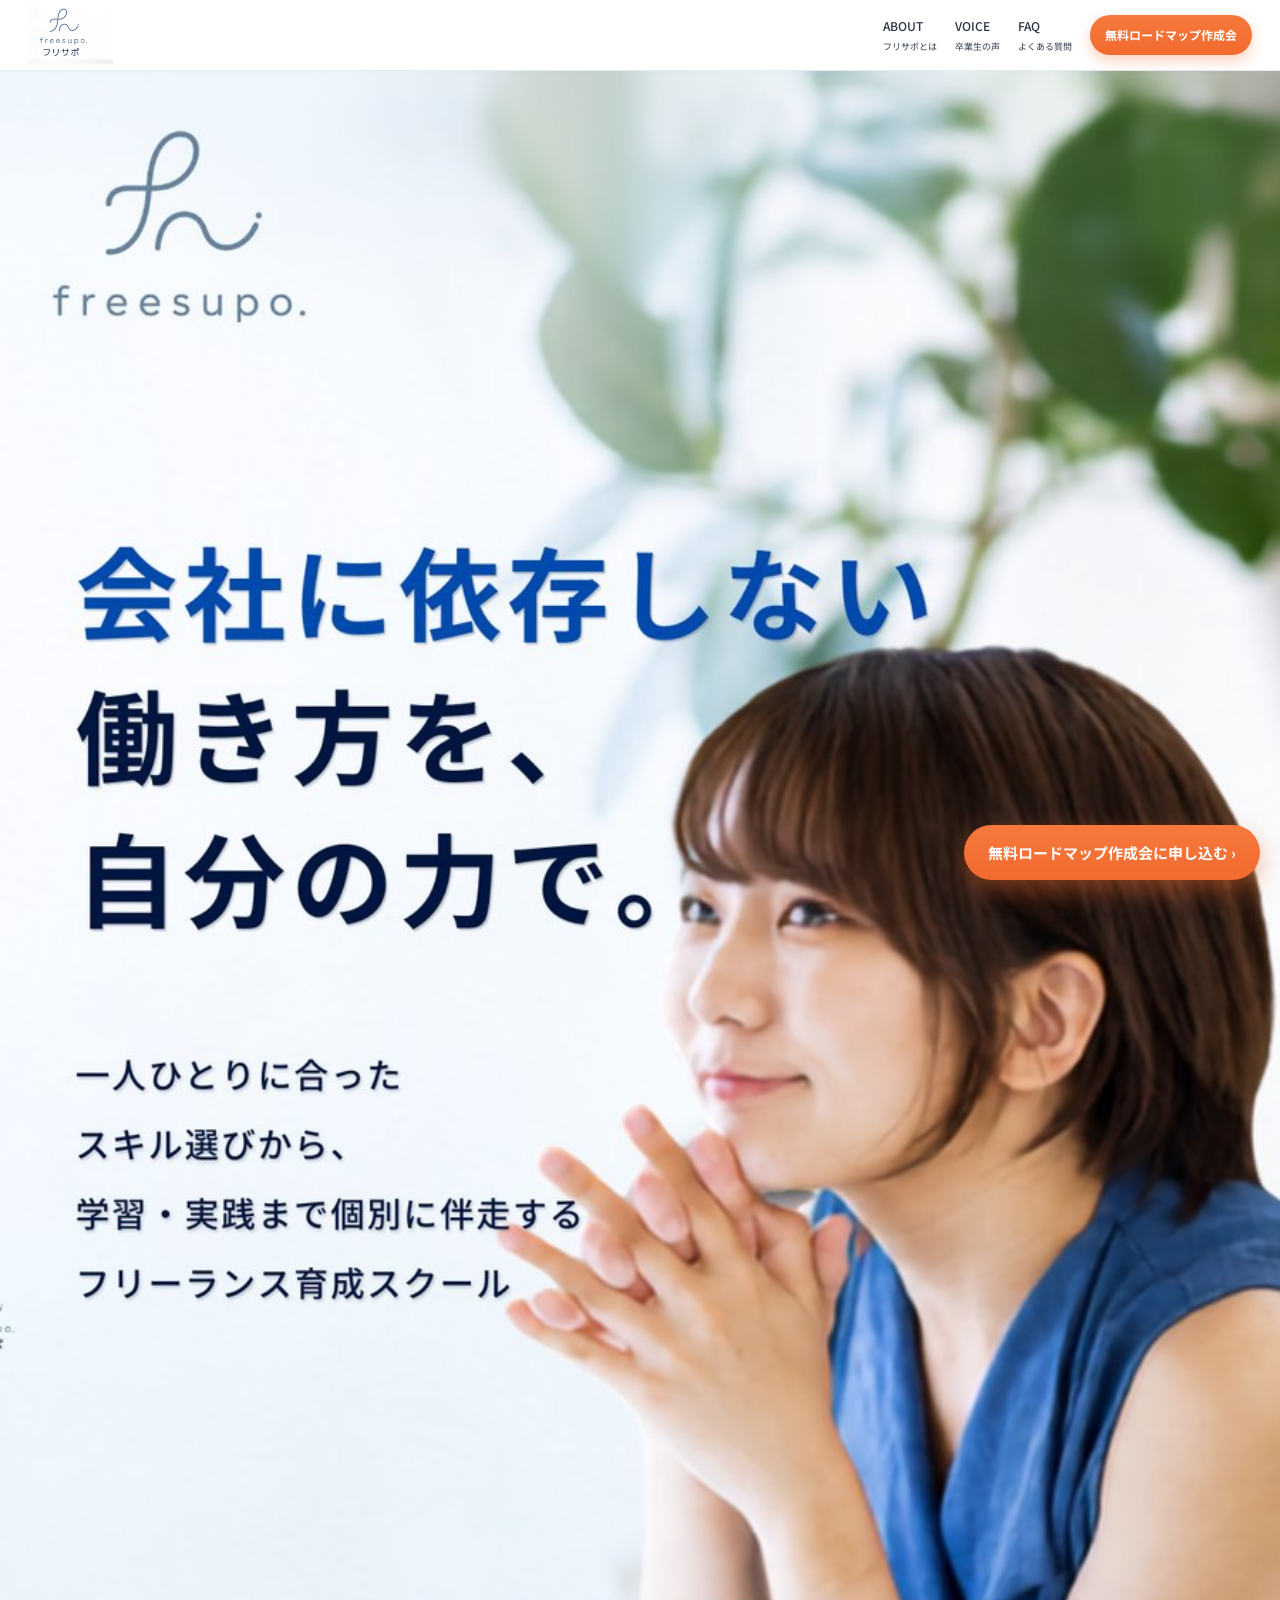
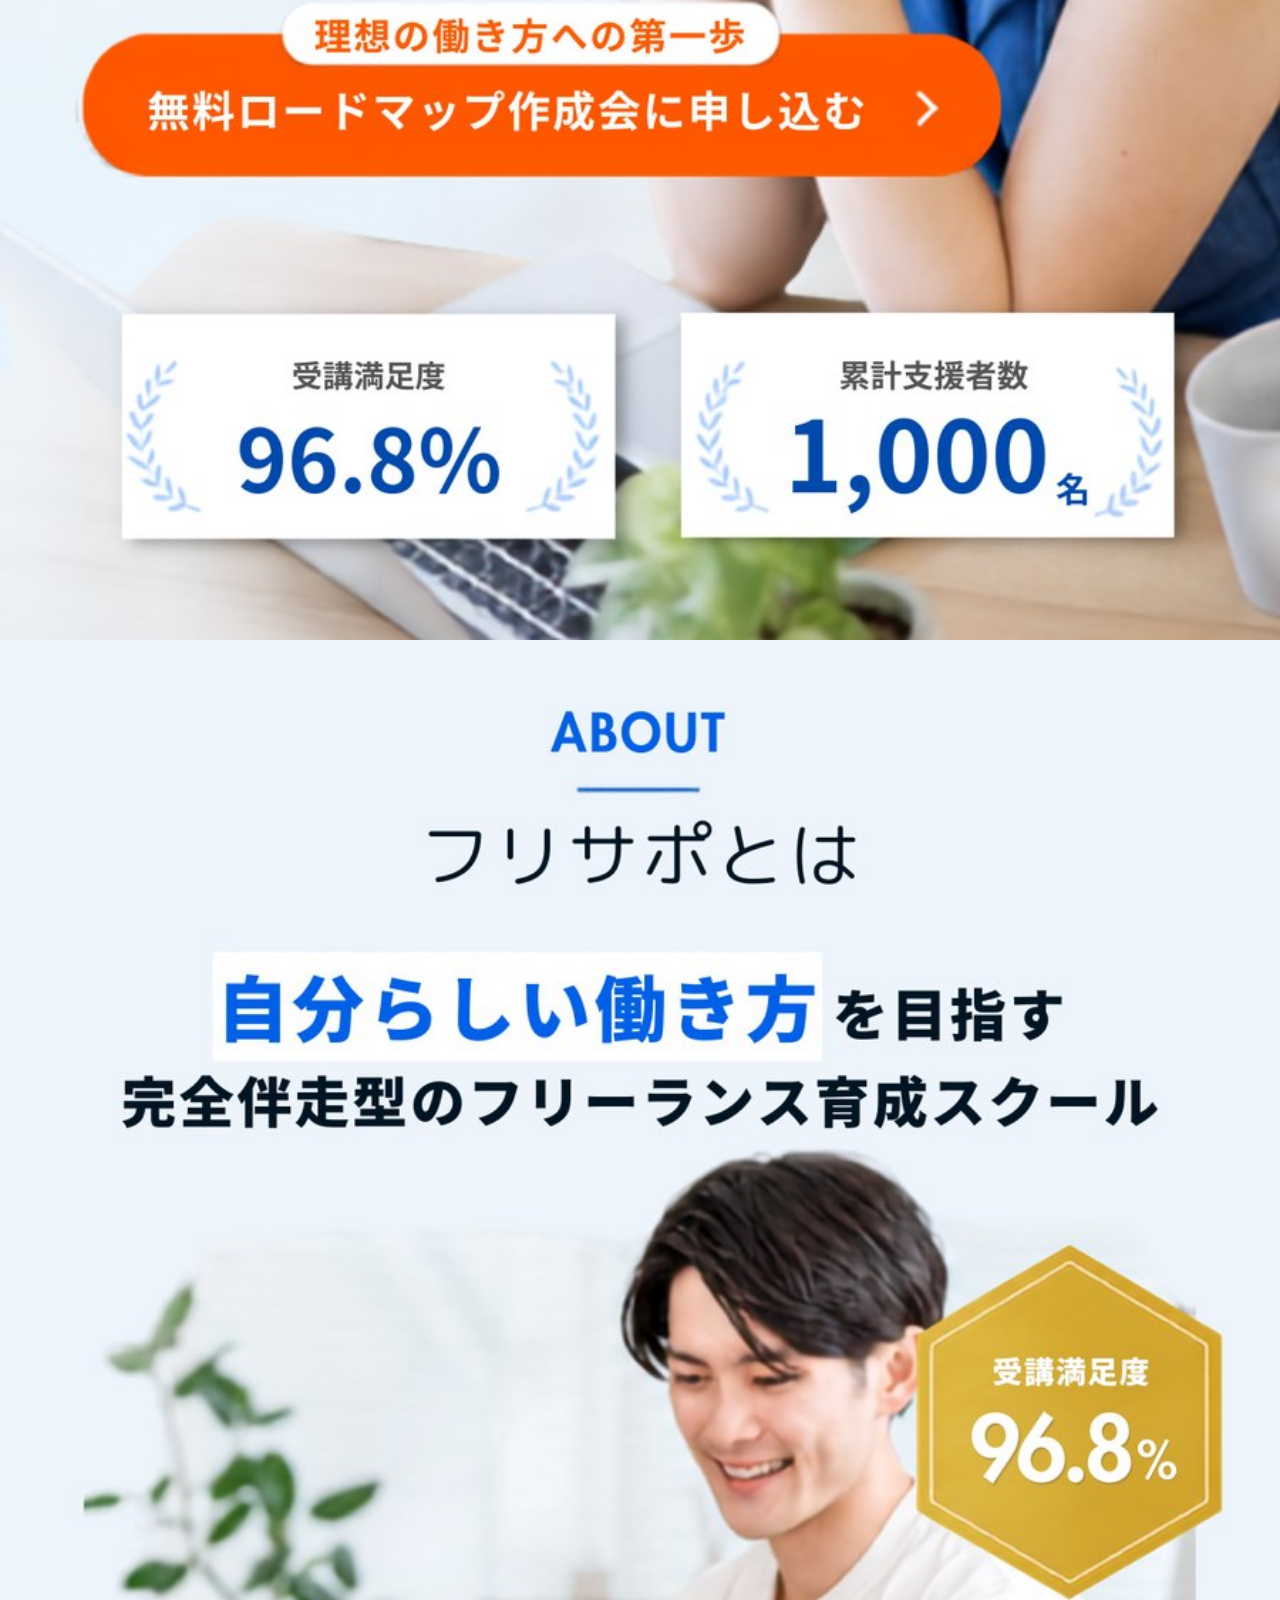
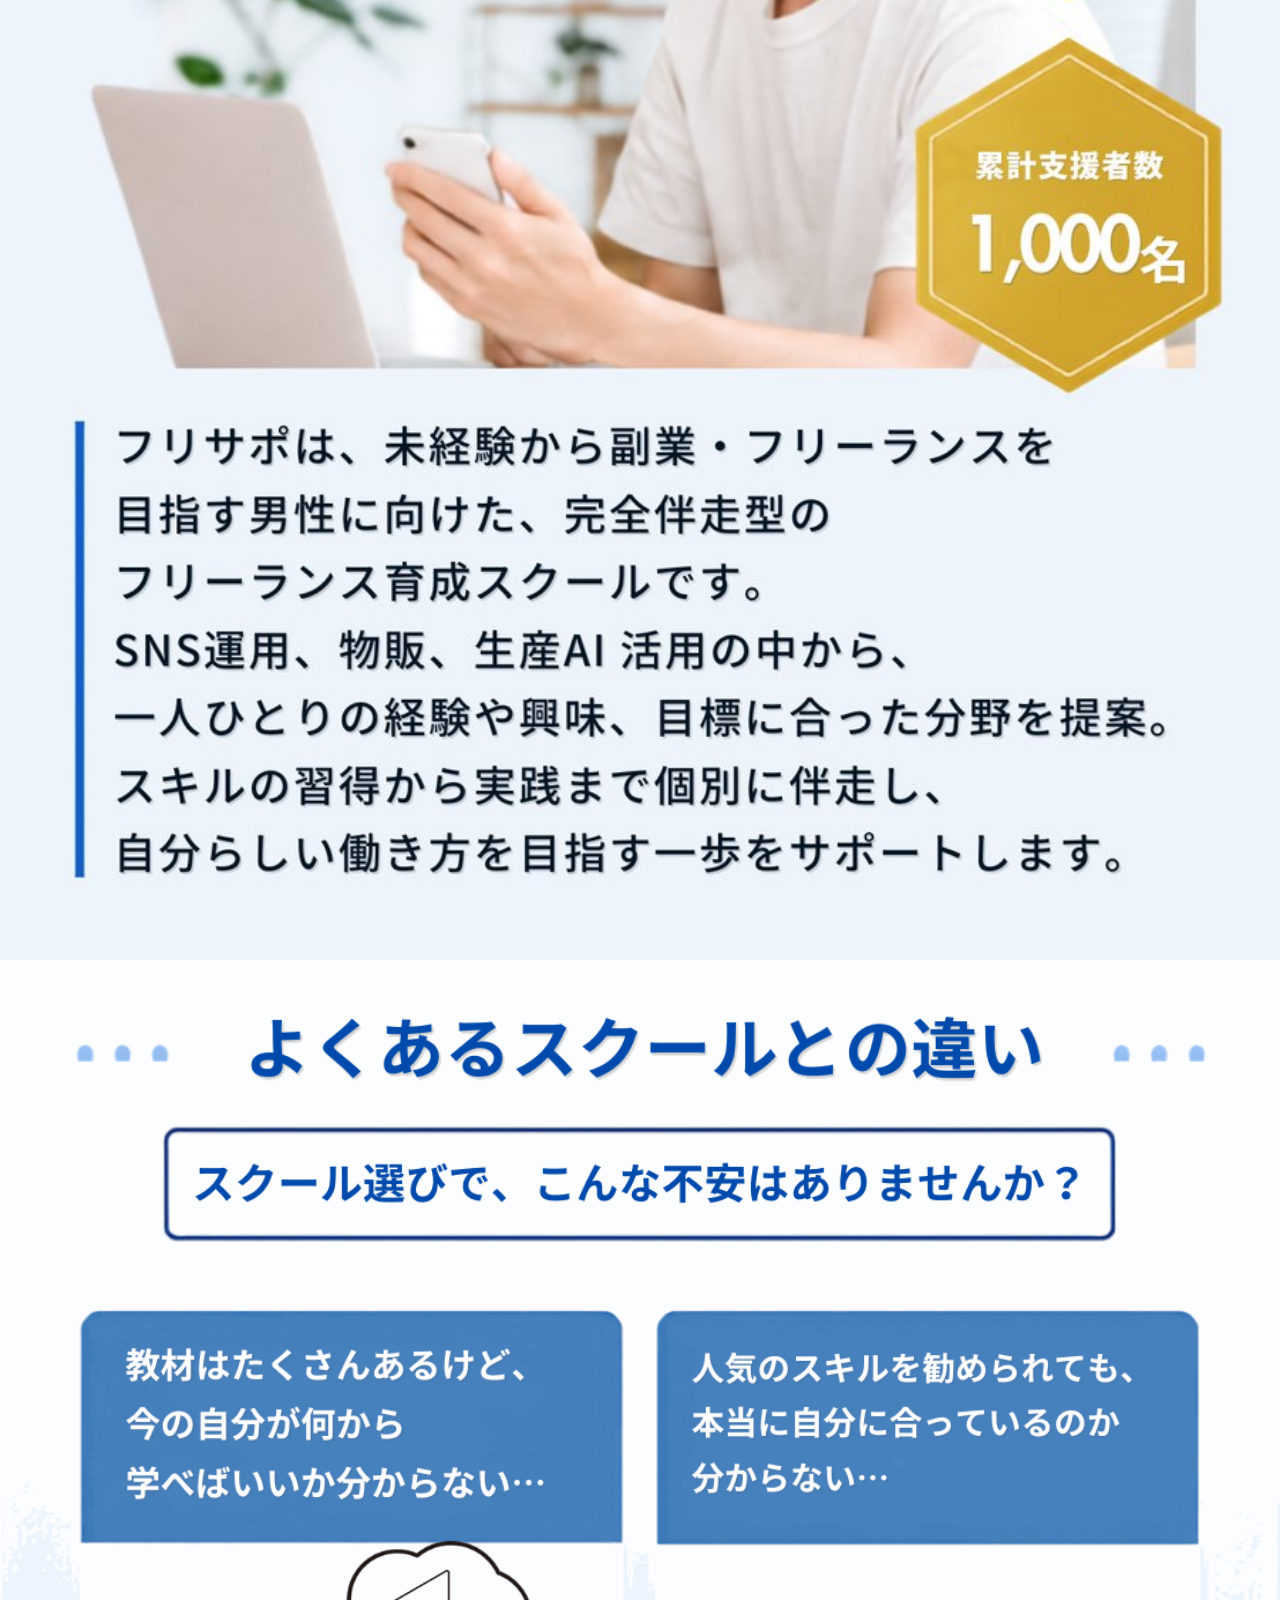
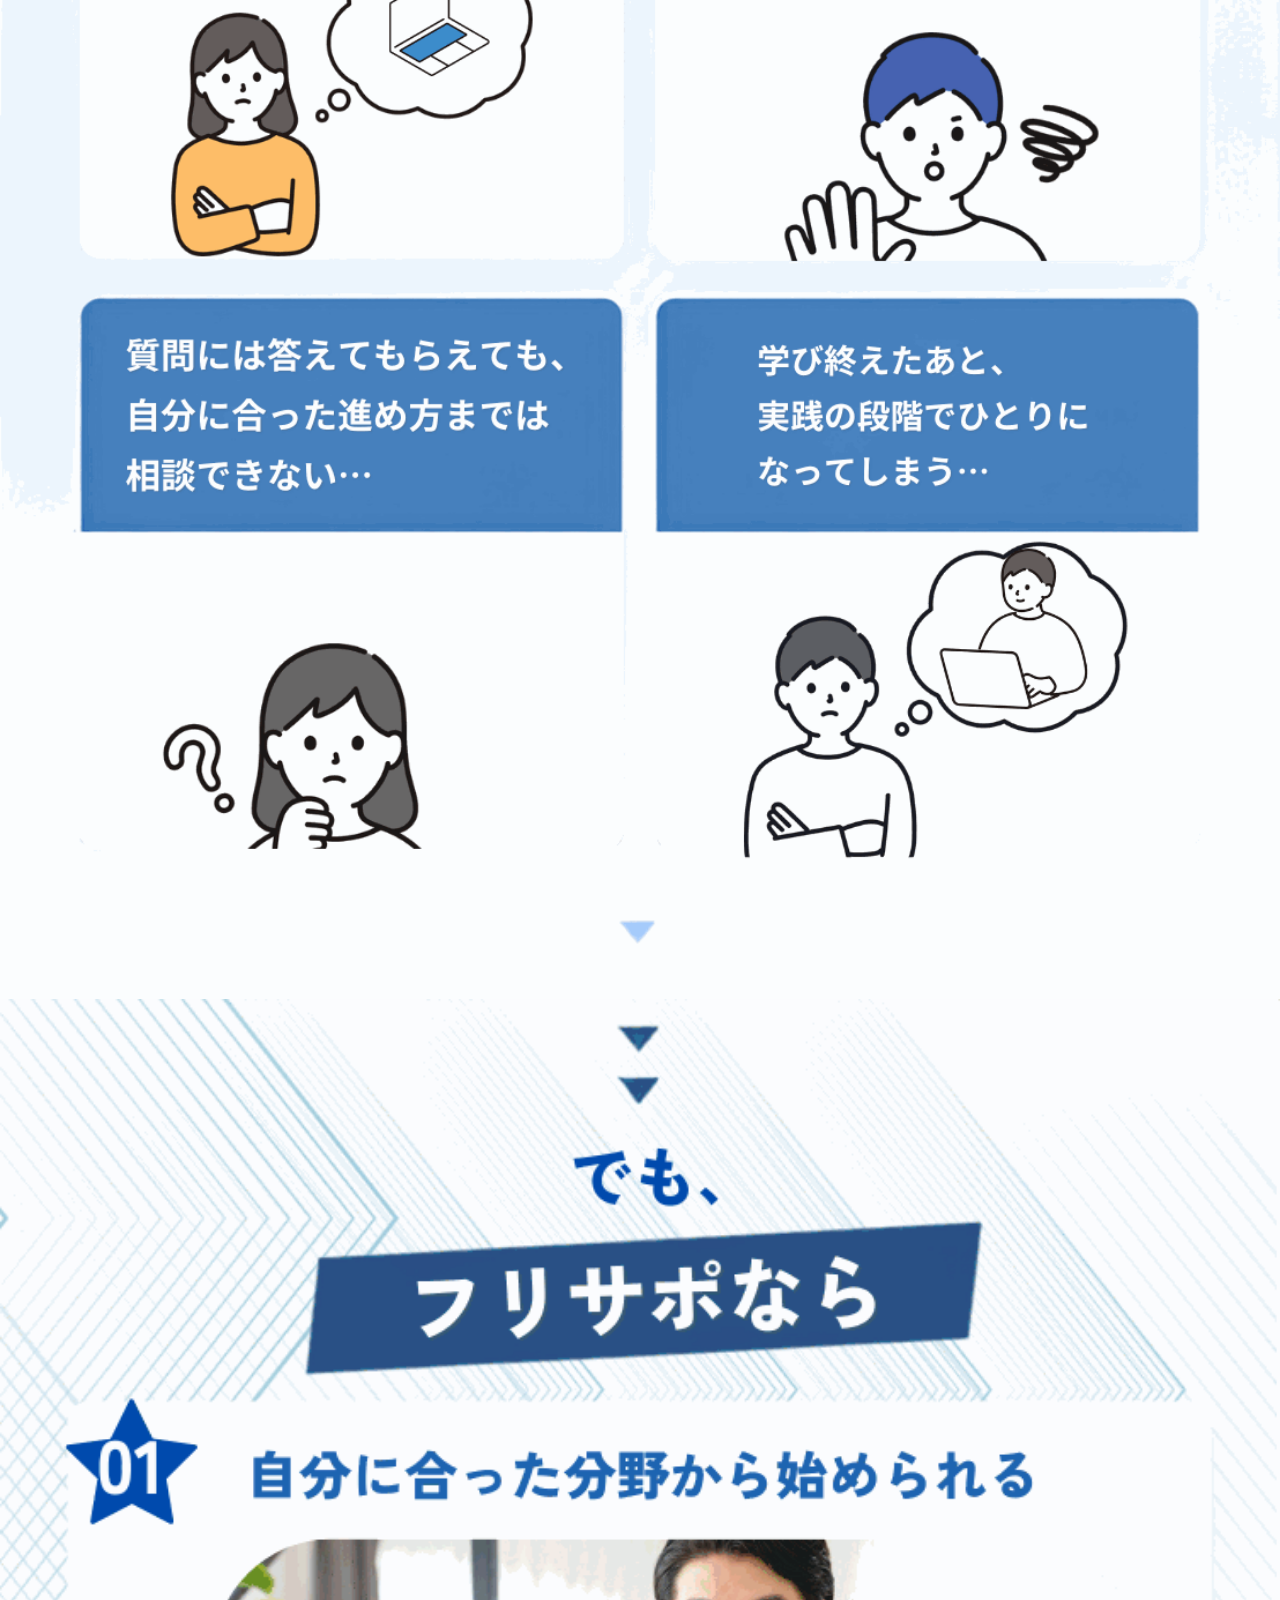
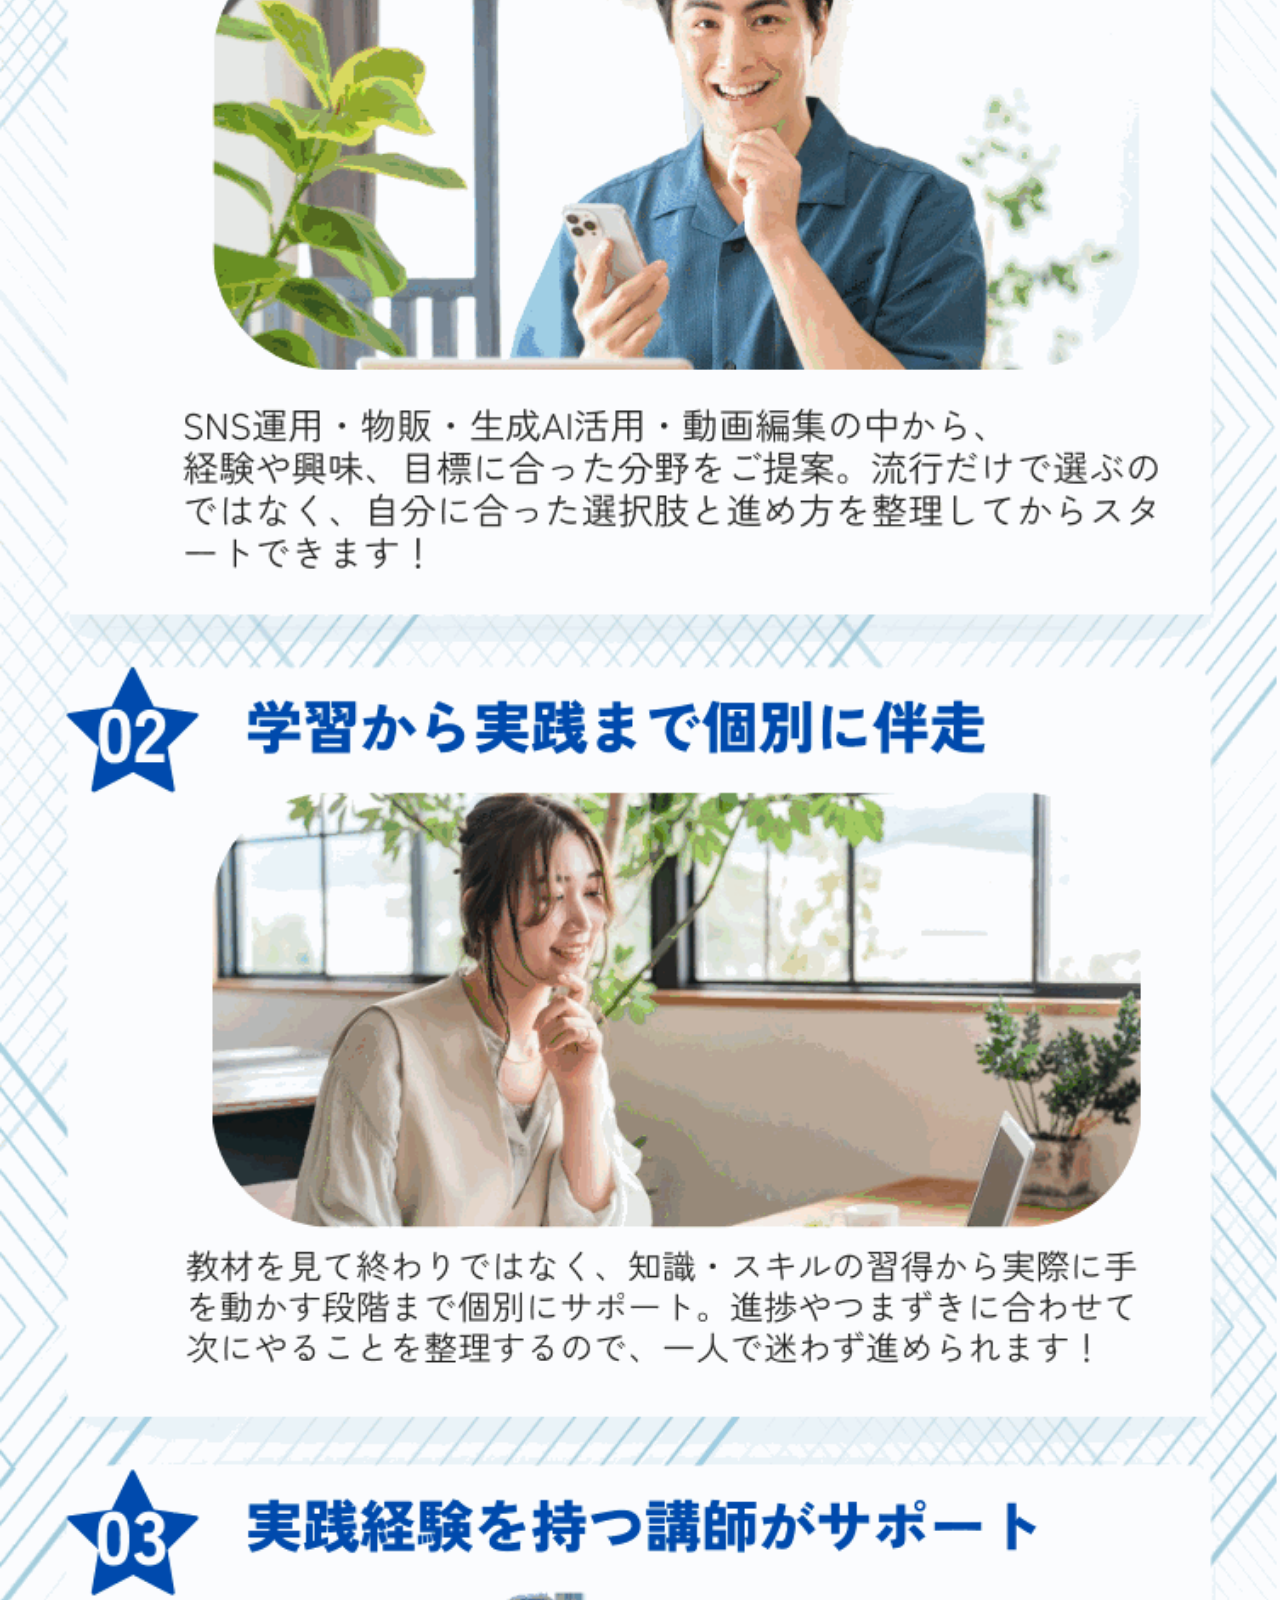
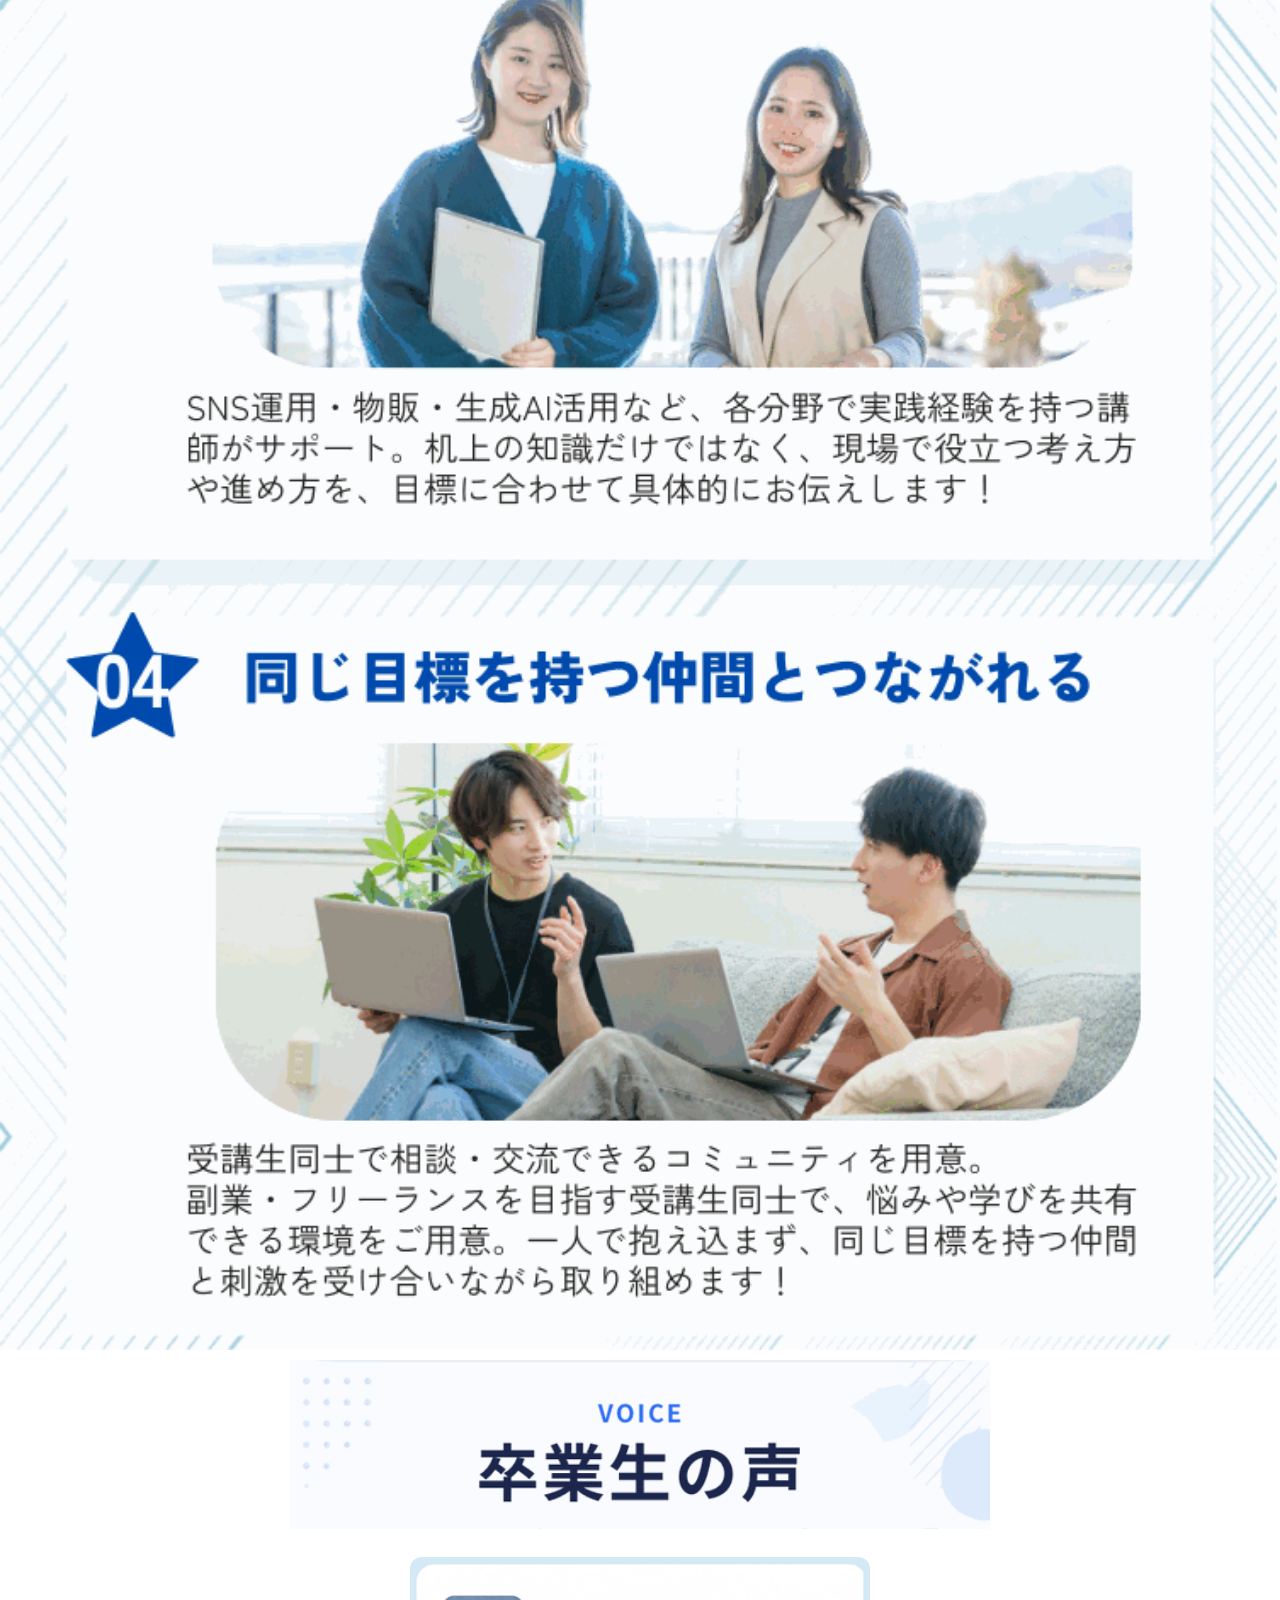
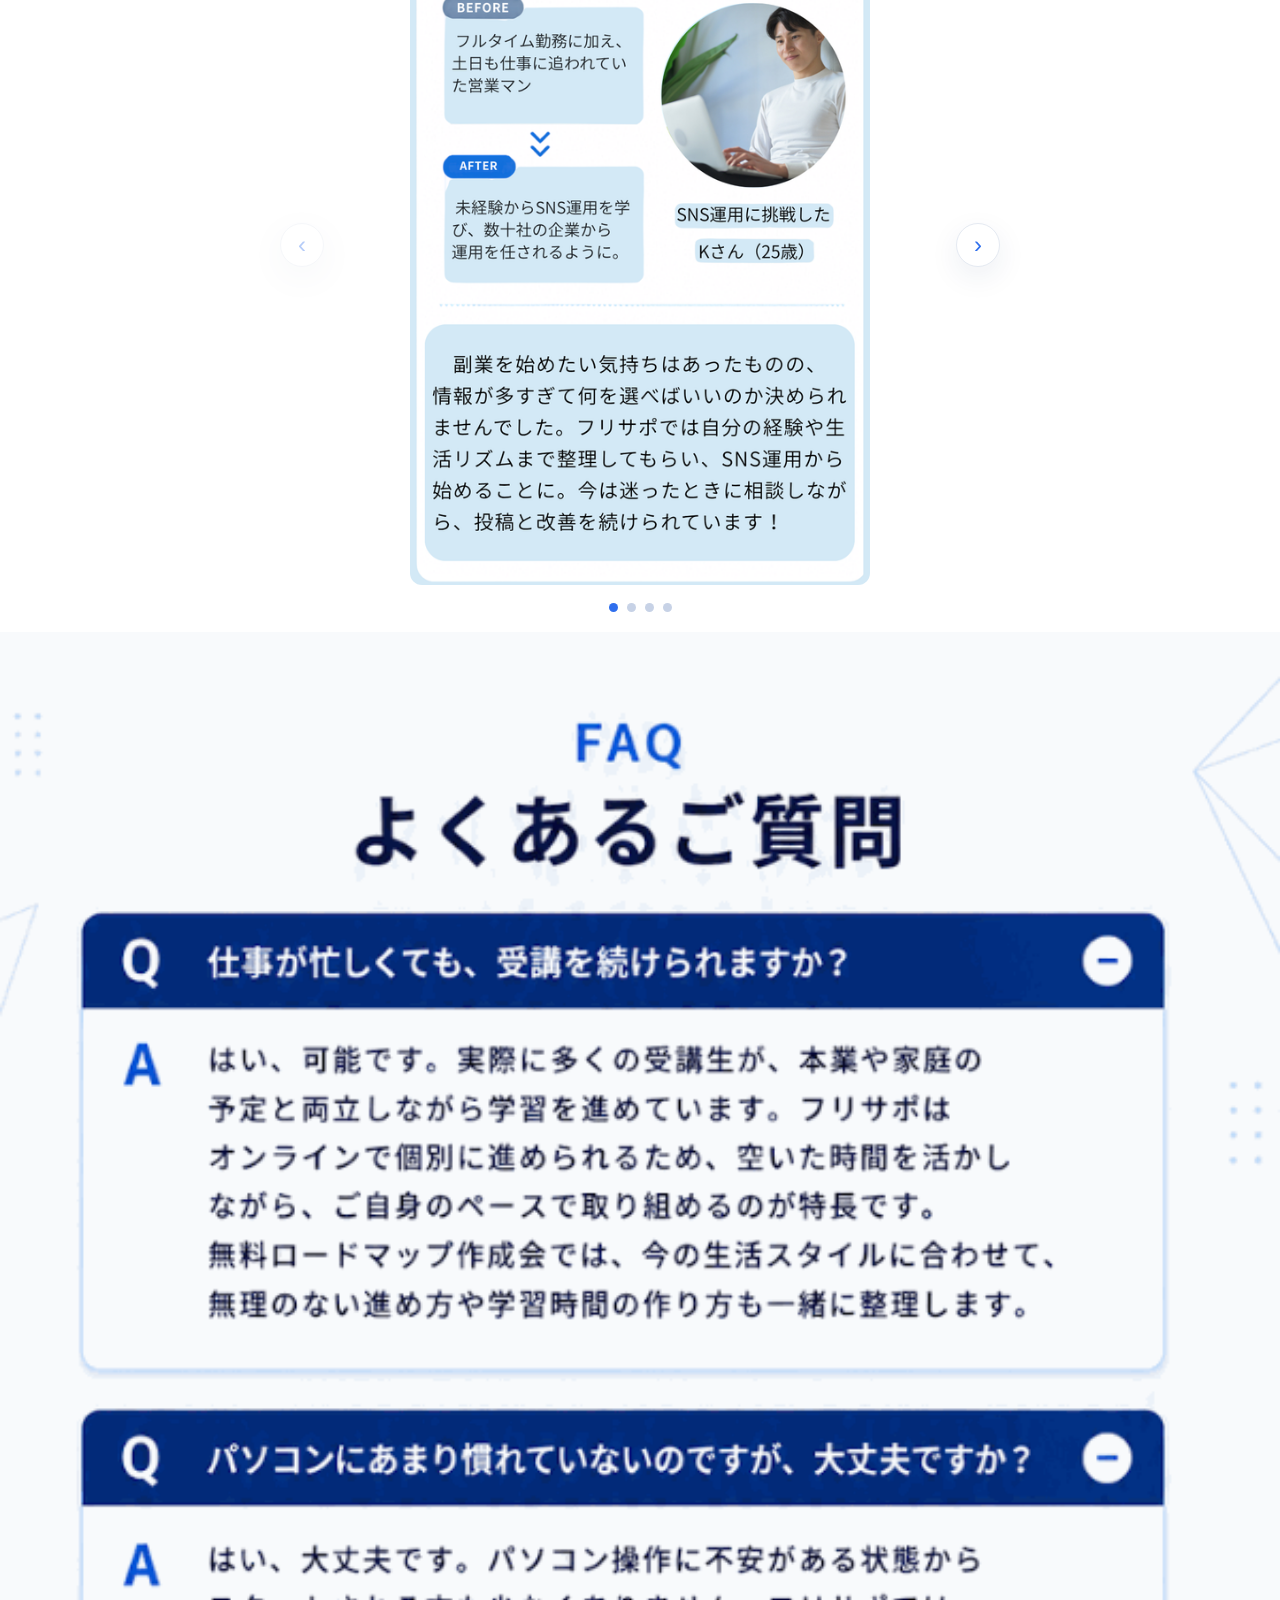
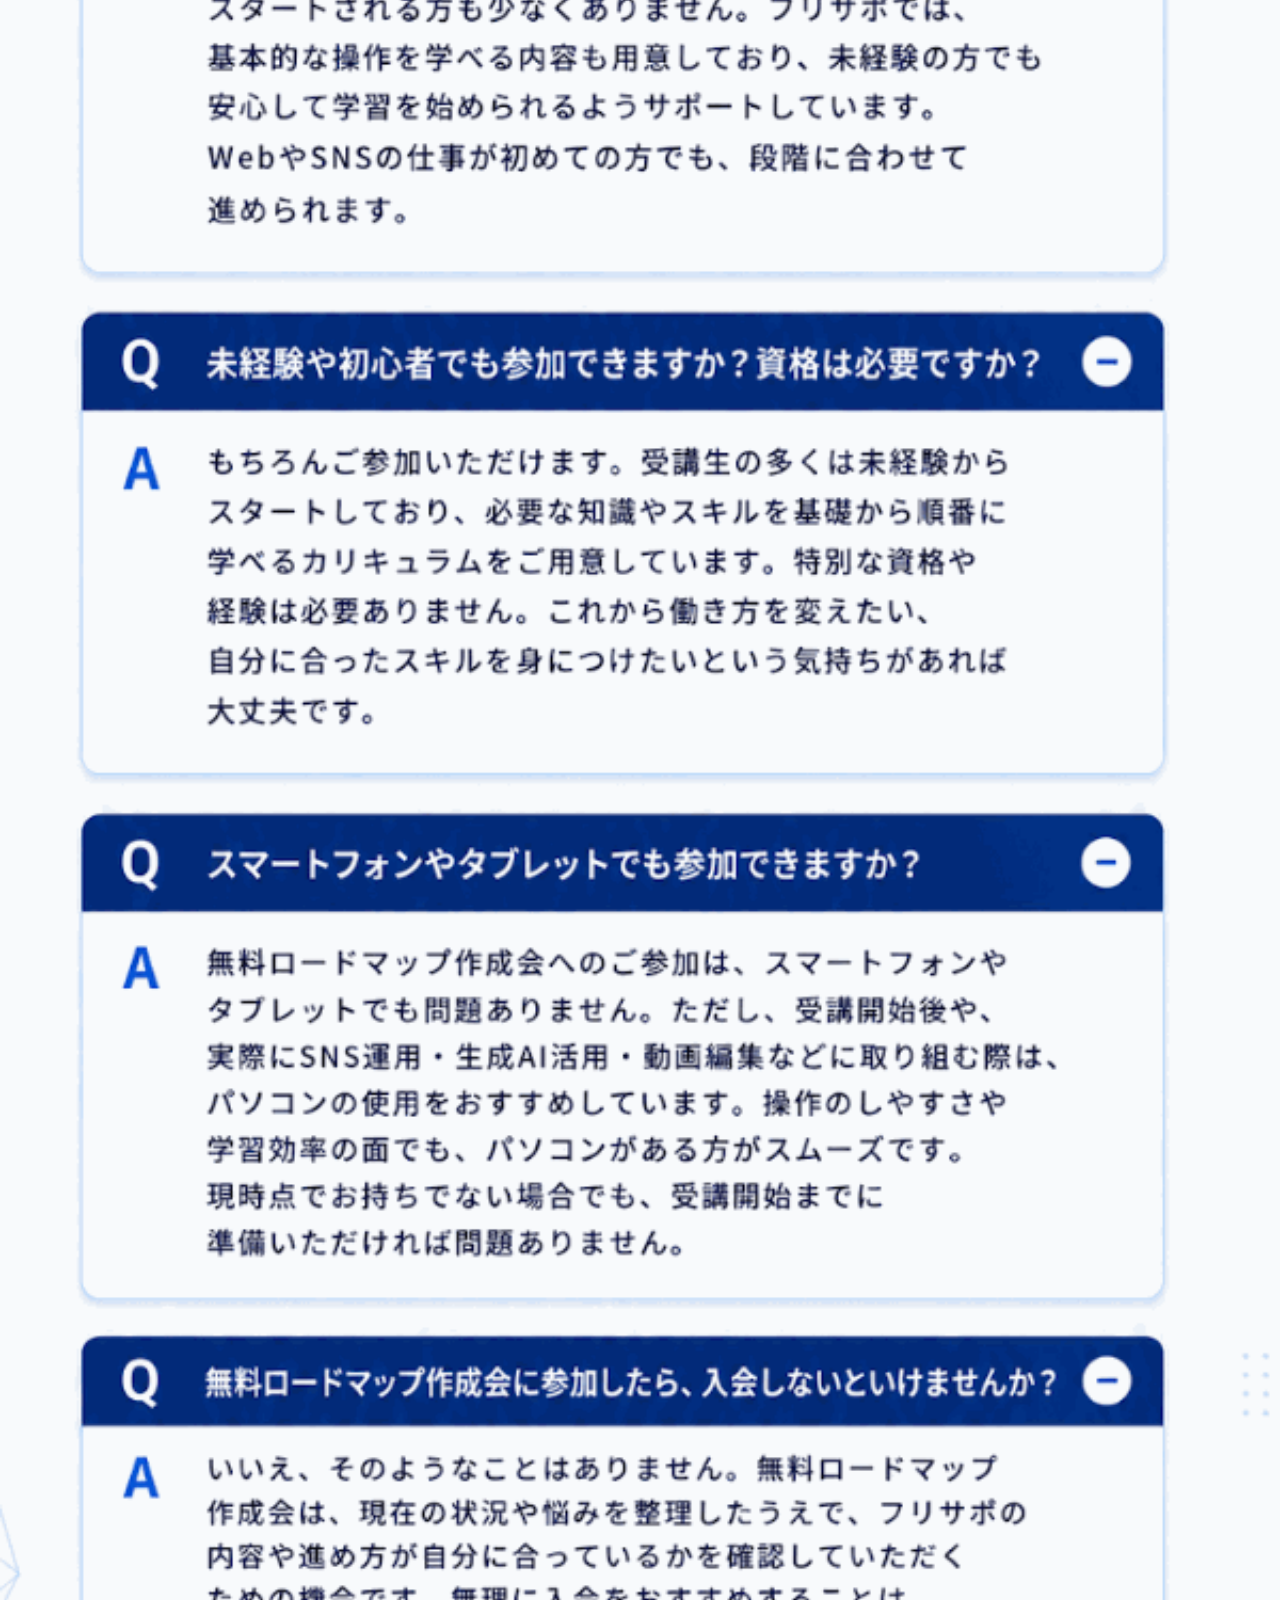
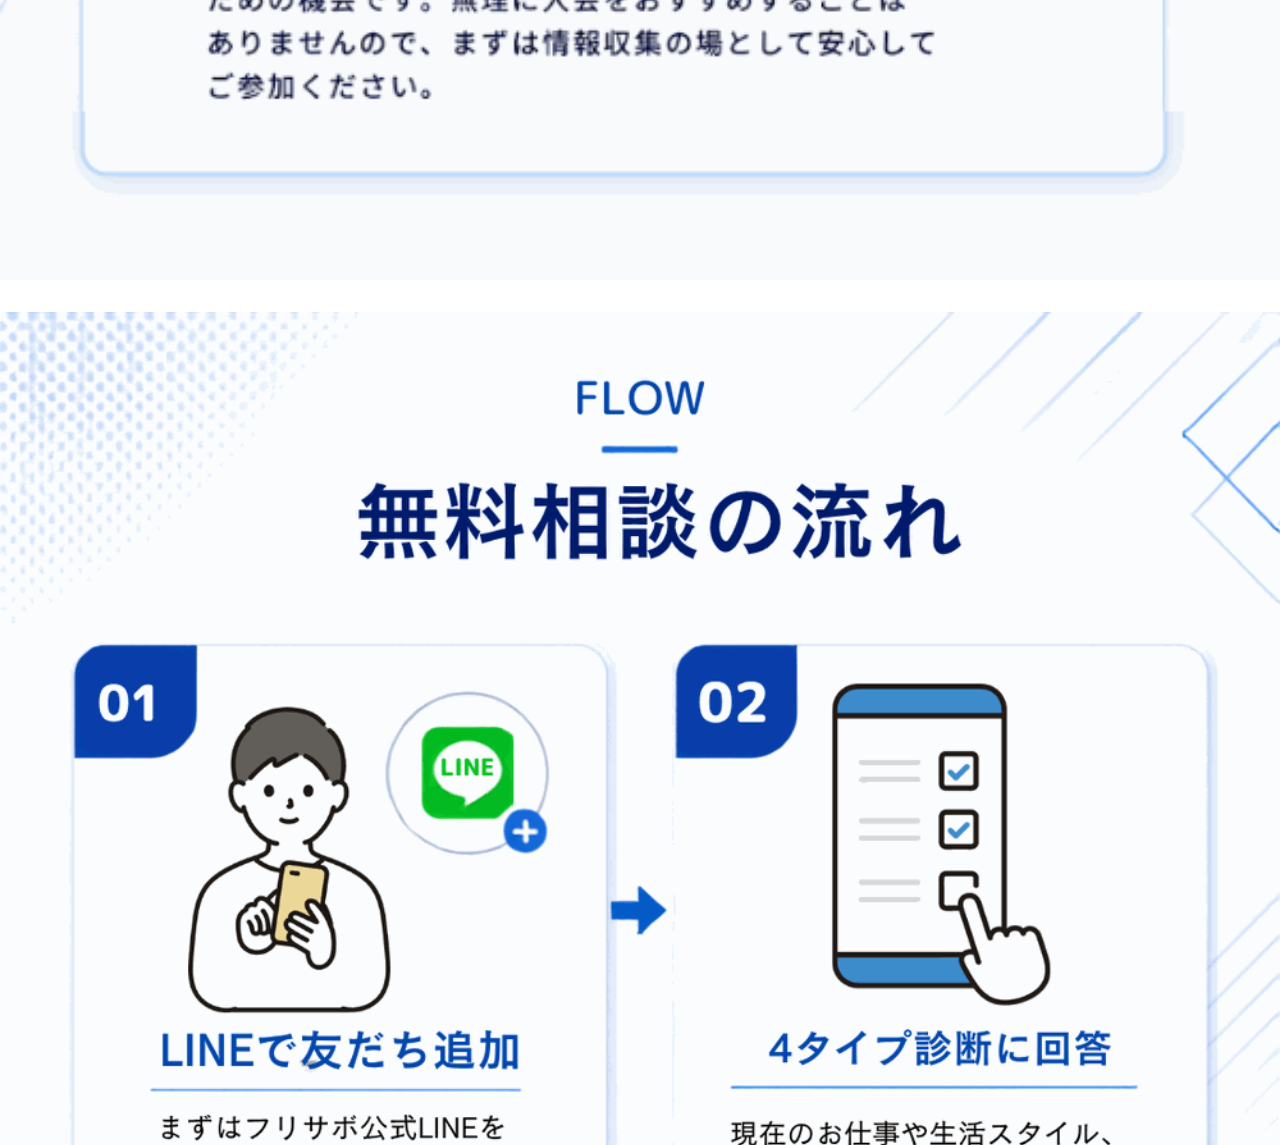
==== index.html @ f2e9afe4 "全CTAボタンの申込リンク先を設定(freesupo.info/lp/shindan-men/meta/official_hp/) Co-Authored-By: Claude Opus 4.8 (1" ====
<!DOCTYPE html>
<!--
  ============================================================
  フリサポ（freesupo）公式LP  ※第2版：ドライブの画像をそのまま挿入
  ・ドライブの完成デザイン画像9枚を、中央寄せ1カラム(最大800px)で配置
  ・PCでは中央にまとまり、スマホでは画面幅ぴったりで崩れない設計
  ・画像が無いセクション（SUPPORT/COACH/FAQ/最終CTA）は「仮」でHTML作成
  ・画像は images/ フォルダに保存済み
  ============================================================
-->
<html lang="ja">
<head>
  <meta charset="UTF-8">
  <meta name="viewport" content="width=device-width, initial-scale=1.0">
  <title>フリサポ｜副業・フリーランスを目指す方の完全伴走型スクール</title>
  <meta name="description" content="フリサポは、副業・フリーランスを目指す方のための完全伴走型スクールです。SNS運用・動画編集・生成AI活用・物販から、あなたに合ったスキルを個別に伴走。累計支援者1000名以上。LINEで無料相談受付中。">

  <!-- ファビコン（サイトのアイコン） -->
  <link rel="icon" href="images/favicon.png" type="image/png">
  <link rel="icon" href="images/favicon-512.png" sizes="512x512" type="image/png">
  <link rel="apple-touch-icon" href="images/apple-touch-icon.png">

  <!-- 検索・SNS共有用（OGP） -->
  <link rel="canonical" href="https://freesupo.re-tro.net/">
  <meta property="og:type" content="website">
  <meta property="og:site_name" content="フリサポ">
  <meta property="og:title" content="フリサポ｜副業・フリーランスを目指す方の完全伴走型スクール">
  <meta property="og:description" content="フリサポは、副業・フリーランスを目指す方のための完全伴走型スクールです。SNS運用・動画編集・生成AI活用・物販から、あなたに合ったスキルを個別に伴走。累計支援者1000名以上。LINEで無料相談受付中。">
  <meta property="og:url" content="https://freesupo.re-tro.net/">
  <meta property="og:image" content="https://freesupo.re-tro.net/images/favicon-512.png">
  <meta name="twitter:card" content="summary">

  <link rel="preconnect" href="https://fonts.googleapis.com">
  <link rel="preconnect" href="https://fonts.gstatic.com" crossorigin>
  <link href="https://fonts.googleapis.com/css2?family=Noto+Sans+JP:wght@400;500;700;900&display=swap" rel="stylesheet">

  <style>
    /* ===== 色などの基本設定 ===== */
    :root{
      --navy:#14346b; --blue:#2f6fed; --blue-deep:#1e50c9;
      --sky:#eaf1ff; --sky-2:#f4f8ff; --orange:#f26a2e; --orange-d:#e05a1f;
      --ink:#2b3446; --ink-soft:#5b6472; --line:#e5eaf2;
      --radius:16px; --shadow:0 10px 30px rgba(20,52,107,.08);
      --colw:1200px;   /* ★中央カラムの最大幅(FVに合わせて拡大)。ヘッダーの中身も同じ幅 */
    }
    *{ box-sizing:border-box; margin:0; padding:0; }
    html{ scroll-behavior:smooth; scroll-padding-top:72px; } /* 固定ヘッダー分だけ上に余白 */
    body{
      font-family:"Noto Sans JP","Hiragino Sans",Meiryo,sans-serif;
      color:var(--ink); line-height:1.8; background:#fff;
      -webkit-font-smoothing:antialiased;
    }
    a{ color:inherit; text-decoration:none; }

    /* ★セクションは全幅表示（左右の余白なし）。画像はこの中に縦に並ぶ */
    .wrap{ max-width:none; margin:0 auto; }
    /* 大きなセクション画像：カラム幅ぴったりに。すき間が出ないよう block 指定 */
    .wrap > img.sec, .wrap > picture.sec{ width:100%; height:auto; display:block; }
    .wrap > picture.sec img{ width:100%; height:auto; display:block; }  /* PC/スマホ切替用pictureの中のimg */

    /* ===== ヘッダー（上に固定される本物のナビ。スマホでも崩れない） ===== */
    header{ position:sticky; top:0; z-index:100; background:#fff; border-bottom:1px solid var(--line); }
    .nav{ max-width:none; margin:0 auto; display:flex; align-items:center; justify-content:space-between; height:70px; padding:0 28px; }
    .logo{ display:flex; align-items:center; }
    .logo img{ height:58px; width:auto; display:block; }   /* 切り出したフリサポのロゴ画像(大きめ) */
    .nav__menu{ display:flex; align-items:center; gap:18px; }
    .nav__menu a{ font-size:12px; font-weight:500; color:var(--ink); }
    .nav__menu a small{ display:block; font-size:9px; color:var(--ink-soft); text-align:center; margin-top:2px; }
    .nav__menu a:hover{ color:var(--blue); }
    .nav__cta{ background:linear-gradient(180deg,#f7793d,var(--orange)); color:#fff !important; padding:9px 15px; border-radius:999px; font-weight:700 !important; box-shadow:0 6px 14px rgba(242,106,46,.3); }
    .nav__toggle{ display:none; background:none; border:0; cursor:pointer; padding:8px; }
    .nav__toggle span{ display:block; width:22px; height:2px; background:var(--navy); margin:5px 0; transition:.3s; }

    /* ===== ヒーロー画像の「上部のナビ帯」だけをCSSで隠す =====
       margin-top のマイナス％は画像の横幅を基準にするので、
       どの画面幅でも同じ割合(=ナビ帯の高さ)だけキレイに隠れます */
    /* ヒーローは .wrap の外に出して全幅(full-bleed)表示。ナビ帯は画像側で除去済み */
    .hero-clip{ overflow:hidden; line-height:0; position:relative; }
    .hero-clip picture{ display:block; }
    .hero-clip img{ width:100%; height:auto; display:block; }
    /* FV画像内のボタン位置に重ねる透明リンク（PC用の座標） */
    .hero-cta{ position:absolute; display:block; z-index:5; cursor:pointer;
      left:10.4%; top:82.5%; width:38%; height:14.5%; }

    /* ===== 「VOICE 卒業生の声」見出し画像（小さいので中央に少し小さめで） ===== */
    .voice-head{ display:block; width:70%; max-width:700px; height:auto; margin:10px auto 24px; } /* 上マージンを詰めて でもフリサポなら との空白を縮小 */

    /* ===== 体験談カード：矢印・ドットで1枚ずつ切り替えるカルーセル ===== */
    /* PCで横に広がりすぎないよう、カード幅に合わせて中央に寄せる */
    .voice-carousel{ position:relative; padding:0 56px 4px; max-width:720px; margin:0 auto; }
    .vc-viewport{ overflow:hidden; }                         /* 見える窓（1枚分） */
    .vc-track{ display:flex; transition:transform .4s ease; } /* 中身を横にスライド */
    .vc-slide{ flex:0 0 100%; display:flex; justify-content:center; padding:4px 6px 8px; }
    .vc-slide img{ width:100%; max-width:460px; height:auto; display:block; border-radius:12px; }
    /* 左右の矢印ボタン */
    .vc-arrow{
      position:absolute; top:44%; transform:translateY(-50%); z-index:5;
      width:44px; height:44px; border-radius:50%; border:1px solid var(--line);
      background:#fff; color:var(--blue); font-size:24px; line-height:1; cursor:pointer;
      box-shadow:var(--shadow); display:flex; align-items:center; justify-content:center;
    }
    .vc-arrow:hover{ background:var(--sky); }
    .vc-arrow:disabled{ opacity:.35; cursor:default; }
    .vc-arrow.prev{ left:0; } .vc-arrow.next{ right:0; }
    /* ドット（現在の位置） */
    .vc-dots{ display:flex; gap:9px; justify-content:center; margin-top:10px; }
    .vc-dot{ width:9px; height:9px; border-radius:50%; background:#c7d2e6; border:0; cursor:pointer; padding:0; transition:background .2s; }
    .vc-dot.active{ background:var(--blue); }

    /* ===== 仮セクション共通（画像が無い所をHTMLで作成） ===== */
    .section{ padding:64px 20px; }
    .section--sky{ background:var(--sky-2); }
    .head{ text-align:center; margin-bottom:40px; }
    .head__en{ display:block; color:var(--blue); font-weight:700; letter-spacing:.18em; font-size:13px; margin-bottom:8px; }
    .head__jp{ font-size:clamp(22px,4vw,30px); font-weight:900; color:var(--navy); line-height:1.4; }
    .head__lead{ margin-top:14px; color:var(--ink-soft); font-size:14px; }
    .tag-karito{ display:inline-block; background:#ffe9d9; color:var(--orange-d); font-size:12px; font-weight:700; padding:2px 10px; border-radius:999px; margin-left:8px; vertical-align:middle; }

    /* SUPPORT（仮） */
    .support-grid{ display:grid; grid-template-columns:1fr; gap:16px; max-width:600px; margin:0 auto; }
    .support-card{ background:#fff; border:1px solid var(--line); border-radius:var(--radius); padding:22px 24px; box-shadow:var(--shadow); }
    .support-card h4{ color:var(--navy); font-size:18px; margin-bottom:8px; }
    .support-card h4 .ac{ color:var(--blue); }
    .support-card p{ font-size:14px; color:var(--ink-soft); }

    /* COACH（仮） */
    .coach-grid{ display:grid; grid-template-columns:repeat(3,1fr); gap:16px; max-width:720px; margin:0 auto; }
    .coach-card{ background:#fff; border:1px solid var(--line); border-radius:var(--radius); overflow:hidden; box-shadow:var(--shadow); text-align:center; }
    .coach-card .ph{ height:150px; background:linear-gradient(135deg,#dbe6fb,#c7d8f5); display:flex; align-items:center; justify-content:center; color:#7c93bd; font-size:12px; }
    .coach-card .body{ padding:16px; }
    .coach-card b{ color:var(--navy); font-size:16px; }
    .coach-card .role{ color:var(--blue); font-size:12px; font-weight:700; margin:4px 0 8px; }
    .coach-card p{ font-size:12px; color:var(--ink-soft); }

    /* FAQ（仮） */
    .faq{ max-width:680px; margin:0 auto; }
    .faq-item{ background:#fff; border:1px solid var(--line); border-radius:12px; margin-bottom:12px; overflow:hidden; }
    .faq-q{ display:flex; gap:12px; align-items:center; padding:16px 18px; cursor:pointer; font-weight:700; color:var(--navy); font-size:15px; }
    .faq-q .qmark{ color:var(--blue); font-weight:900; }
    .faq-q .plus{ margin-left:auto; color:var(--blue); font-size:20px; transition:transform .25s; }
    .faq-item.open .faq-q .plus{ transform:rotate(45deg); }
    .faq-a{ max-height:0; overflow:hidden; transition:max-height .3s ease; padding:0 18px; color:var(--ink-soft); font-size:14px; }
    .faq-item.open .faq-a{ max-height:260px; padding:0 18px 18px 42px; }

    /* 最終CTA */
    .last-cta{ background:linear-gradient(135deg,#14346b,#245bbd); color:#fff; text-align:center; padding:64px 20px; }
    .last-cta h2{ font-size:clamp(20px,4vw,30px); font-weight:900; margin-bottom:12px; }
    .last-cta p{ opacity:.9; margin-bottom:26px; font-size:15px; }
    .btn-cta{ display:inline-flex; align-items:center; gap:8px; background:linear-gradient(180deg,#f7793d,var(--orange)); color:#fff; font-weight:700; font-size:16px; padding:15px 30px; border-radius:999px; box-shadow:0 8px 20px rgba(242,106,46,.35); transition:transform .15s, box-shadow .15s; }
    .btn-cta:hover{ transform:translateY(-2px); box-shadow:0 12px 26px rgba(242,106,46,.45); }

    footer{ background:#0f2450; color:#c7d2e6; padding:40px 20px; text-align:center; }
    footer .fnav{ display:flex; gap:20px; justify-content:center; flex-wrap:wrap; margin-bottom:18px; }
    footer .fnav a{ font-size:13px; } footer .fnav a:hover{ color:#fff; }
    footer .copy{ font-size:12px; opacity:.7; }

    /* ===== 画面下に追従する申し込みボタン ===== */
    .float-cta{
      position:fixed; z-index:50; right:20px; bottom:20px;
      display:inline-flex; align-items:center; gap:8px;
      background:linear-gradient(180deg,#f7793d,var(--orange)); color:#fff;
      font-weight:700; font-size:15px; padding:14px 24px; border-radius:999px;
      box-shadow:0 10px 26px rgba(242,106,46,.45);
    }
    .float-cta:hover{ filter:brightness(1.05); }

    /* ===== スマホ表示のとき ===== */
    @media (max-width:720px){
      /* ナビはハンバーガーメニューに切り替え */
      .nav__menu{ display:none; position:absolute; top:70px; left:0; right:0; background:#fff; flex-direction:column; gap:0; padding:8px 0; border-bottom:1px solid var(--line); box-shadow:var(--shadow); }
      .nav__menu.open{ display:flex; }
      .nav__menu a{ padding:12px 22px; width:100%; }
      .nav__menu a small{ display:inline; margin-left:6px; }
      .nav__menu .nav__cta{ margin:8px 22px; text-align:center; }
      .nav__toggle{ display:block; }

      /* スマホの縦長FVは、上部のロゴ部分（ヘッダーのロゴと重複）を隠す */
      .hero-clip img{ margin-top:-25%; }
      /* スマホ版FVのボタン位置に合わせて透明リンクを再配置 */
      .hero-cta{ left:4%; top:67.5%; width:74%; height:9.5%; }

      .voice-grid{ grid-template-columns:1fr; }   /* 体験談カードを縦1列に */
      /* スマホでは矢印を消してカードを大きく（操作はスワイプ＋ドット） */
      .voice-carousel{ padding:0 6px 4px; }
      .vc-arrow{ display:none; }
      .vc-slide{ padding:4px 2px 8px; }
      .vc-slide img{ max-width:none; }
      .coach-grid{ grid-template-columns:1fr; max-width:340px; }
      .section{ padding:48px 16px; }
      .voice-head{ width:78%; }
      /* 追従ボタンは画面下いっぱいのバーに */
      .float-cta{ right:12px; left:12px; bottom:12px; justify-content:center; font-size:16px; padding:16px; }
    }
  </style>
</head>

<body>

  <!-- ============ ヘッダー（本物のナビ。PLANSは外し、CTAは統一） ============ -->
  <header>
    <div class="nav">
      <a href="#top" class="logo"><img src="images/logo.png" alt="フリサポ freesupo."></a>
      <nav class="nav__menu" id="navMenu">
        <a href="#about">ABOUT<small>フリサポとは</small></a>
        <a href="#voice">VOICE<small>卒業生の声</small></a>
        <a href="#faq">FAQ<small>よくある質問</small></a>
        <a href="https://freesupo.info/lp/shindan-men/meta/official_hp/" class="nav__cta">無料ロードマップ作成会</a>
      </nav>
      <button class="nav__toggle" id="navToggle" aria-label="メニュー"><span></span><span></span><span></span></button>
    </div>
  </header>

  <!-- ① ファーストビュー：PCは全幅表示／スマホは縦長 hero-sp.jpg に自動切替 -->
  <div class="hero-clip" id="top">
    <picture>
      <source media="(max-width:720px)" srcset="images/hero-sp.jpg">
      <img src="images/hero.jpg" alt="会社に依存しない働き方を、自分の力で。フリサポ｜完全伴走型のフリーランス育成スクール">
    </picture>
    <a href="https://freesupo.info/lp/shindan-men/meta/official_hp/" class="hero-cta" aria-label="無料ロードマップ作成会に申し込む"></a>
  </div>

  <!-- ============ 中央800px帯のメイン部分 ============ -->
  <div class="wrap">

    <!-- ② ABOUT フリサポとは（PC=横長 about.png ／ スマホ=縦長 about-sp.jpg を自動切替） -->
    <picture class="sec" id="about">
      <source media="(max-width:720px)" srcset="images/about-sp.jpg">
      <img src="images/about.png" alt="フリサポとは｜自分らしい働き方を目指す完全伴走型のフリーランス育成スクール">
    </picture>

    <!-- ③ よくあるスクールとの違い（不安の提示） -->
    <img class="sec" src="images/worry.png" alt="スクール選びで、こんな不安はありませんか？">

    <!-- ④ フリサポなら（学べるスキル＋個別伴走） -->
    <img class="sec" src="images/feature.png" alt="フリサポなら｜SNS運用・物販・生成AI活用・動画編集の中から、あなたに合った分野を個別に伴走">

    <!-- ⑥ VOICE 見出し画像 -->
    <img class="voice-head" src="images/voice-head.png" alt="VOICE 卒業生の声" id="voice">

    <!-- ⑦ 体験談カード：横スクロールのカルーセル（1枚ずつ・矢印＆ドット付き） -->
    <div class="voice-carousel">
      <button class="vc-arrow prev" id="vcPrev" aria-label="前へ">‹</button>
      <div class="vc-viewport">
        <div class="vc-track" id="vcTrack">
          <div class="vc-slide"><img src="images/voice-sns.png"    alt="SNS運用に挑戦したKさん（25歳）の体験談"></div>
          <div class="vc-slide"><img src="images/voice-movie.png"  alt="動画編集に挑戦したTさん（33歳）の体験談"></div>
          <div class="vc-slide"><img src="images/voice-ai.png"     alt="AI活用に挑戦したTさん（45歳）の体験談"></div>
          <div class="vc-slide"><img src="images/voice-buppan.png" alt="物販に挑戦したTさん（41歳）の体験談"></div>
        </div>
      </div>
      <button class="vc-arrow next" id="vcNext" aria-label="次へ">›</button>
      <div class="vc-dots" id="vcDots"></div>
    </div>

    <!-- ⑨ FAQ 画像（よくあるご質問） -->
    <img class="sec" id="faq" src="images/faq.png" alt="よくあるご質問｜FAQ" style="margin-top:16px;">

    <!-- ⑨.5 無料相談の流れ（追加画像：FLOW／LINE友だち追加→4タイプ診断→日時選択→無料相談） -->
    <img class="sec" id="cta" src="images/flow.png" alt="無料相談の流れ｜①LINEで友だち追加 ②4タイプ診断に回答 ③希望日時を選択 ④オンライン無料相談" style="margin-top:32px;">

    <!-- ⑨.9 想い・メッセージ（追加画像：将来の働き方を見直し…）※最後に配置 -->
    <img class="sec" src="images/message.png" alt="将来の働き方を見直し、自分に合った一歩を選べる人生へ。" style="margin-top:32px;">

  </div><!-- /.wrap -->

  <footer>
    <div class="fnav">
      <a href="https://re-tro.net/" target="_blank" rel="noopener">運営会社</a>
      <a href="privacy.html">プライバシーポリシー</a>
      <a href="law.html">特定商取引法に基づく表記</a>
    </div>
    <div class="copy">© freesupo（フリサポ） All Rights Reserved.</div>
  </footer>

  <!-- 画面下に追従する申し込みボタン -->
  <a href="https://freesupo.info/lp/shindan-men/meta/official_hp/" class="float-cta">無料ロードマップ作成会に申し込む ›</a>

  <script>
    // スマホのハンバーガーメニュー開閉
    const navToggle = document.getElementById('navToggle');
    const navMenu   = document.getElementById('navMenu');
    navToggle.addEventListener('click', ()=> navMenu.classList.toggle('open'));
    navMenu.querySelectorAll('a').forEach(a=> a.addEventListener('click', ()=> navMenu.classList.remove('open')));

    // FAQの開け閉め
    document.querySelectorAll('.faq-item').forEach(item=>{
      item.querySelector('.faq-q').addEventListener('click',()=>item.classList.toggle('open'));
    });

    // 卒業生の声カルーセル（矢印・ドットで1枚ずつ切り替え）
    (function(){
      const track = document.getElementById('vcTrack');
      const slides = Array.from(track.children);
      const dotsWrap = document.getElementById('vcDots');
      const prev = document.getElementById('vcPrev');
      const next = document.getElementById('vcNext');
      let index = 0;
      // ドットを人数分つくる
      slides.forEach((_, i)=>{
        const b = document.createElement('button');
        b.className = 'vc-dot';
        b.addEventListener('click', ()=> go(i));
        dotsWrap.appendChild(b);
      });
      const dots = Array.from(dotsWrap.children);
      // 指定の枚目に切り替え
      function go(i){
        index = Math.max(0, Math.min(slides.length-1, i));
        track.style.transform = 'translateX(' + (-index*100) + '%)';
        dots.forEach((d,j)=> d.classList.toggle('active', j===index));
        prev.disabled = (index===0);
        next.disabled = (index===slides.length-1);
      }
      prev.addEventListener('click', ()=> go(index-1));
      next.addEventListener('click', ()=> go(index+1));
      // スマホのスワイプ操作にも対応
      let x0=null;
      track.addEventListener('touchstart', e=>{ x0=e.touches[0].clientX; }, {passive:true});
      track.addEventListener('touchend', e=>{
        if(x0===null) return;
        const dx = e.changedTouches[0].clientX - x0;
        if(dx < -40) go(index+1); else if(dx > 40) go(index-1);
        x0=null;
      }, {passive:true});
      go(0); // 初期表示
    })();
  </script>

</body>
</html>
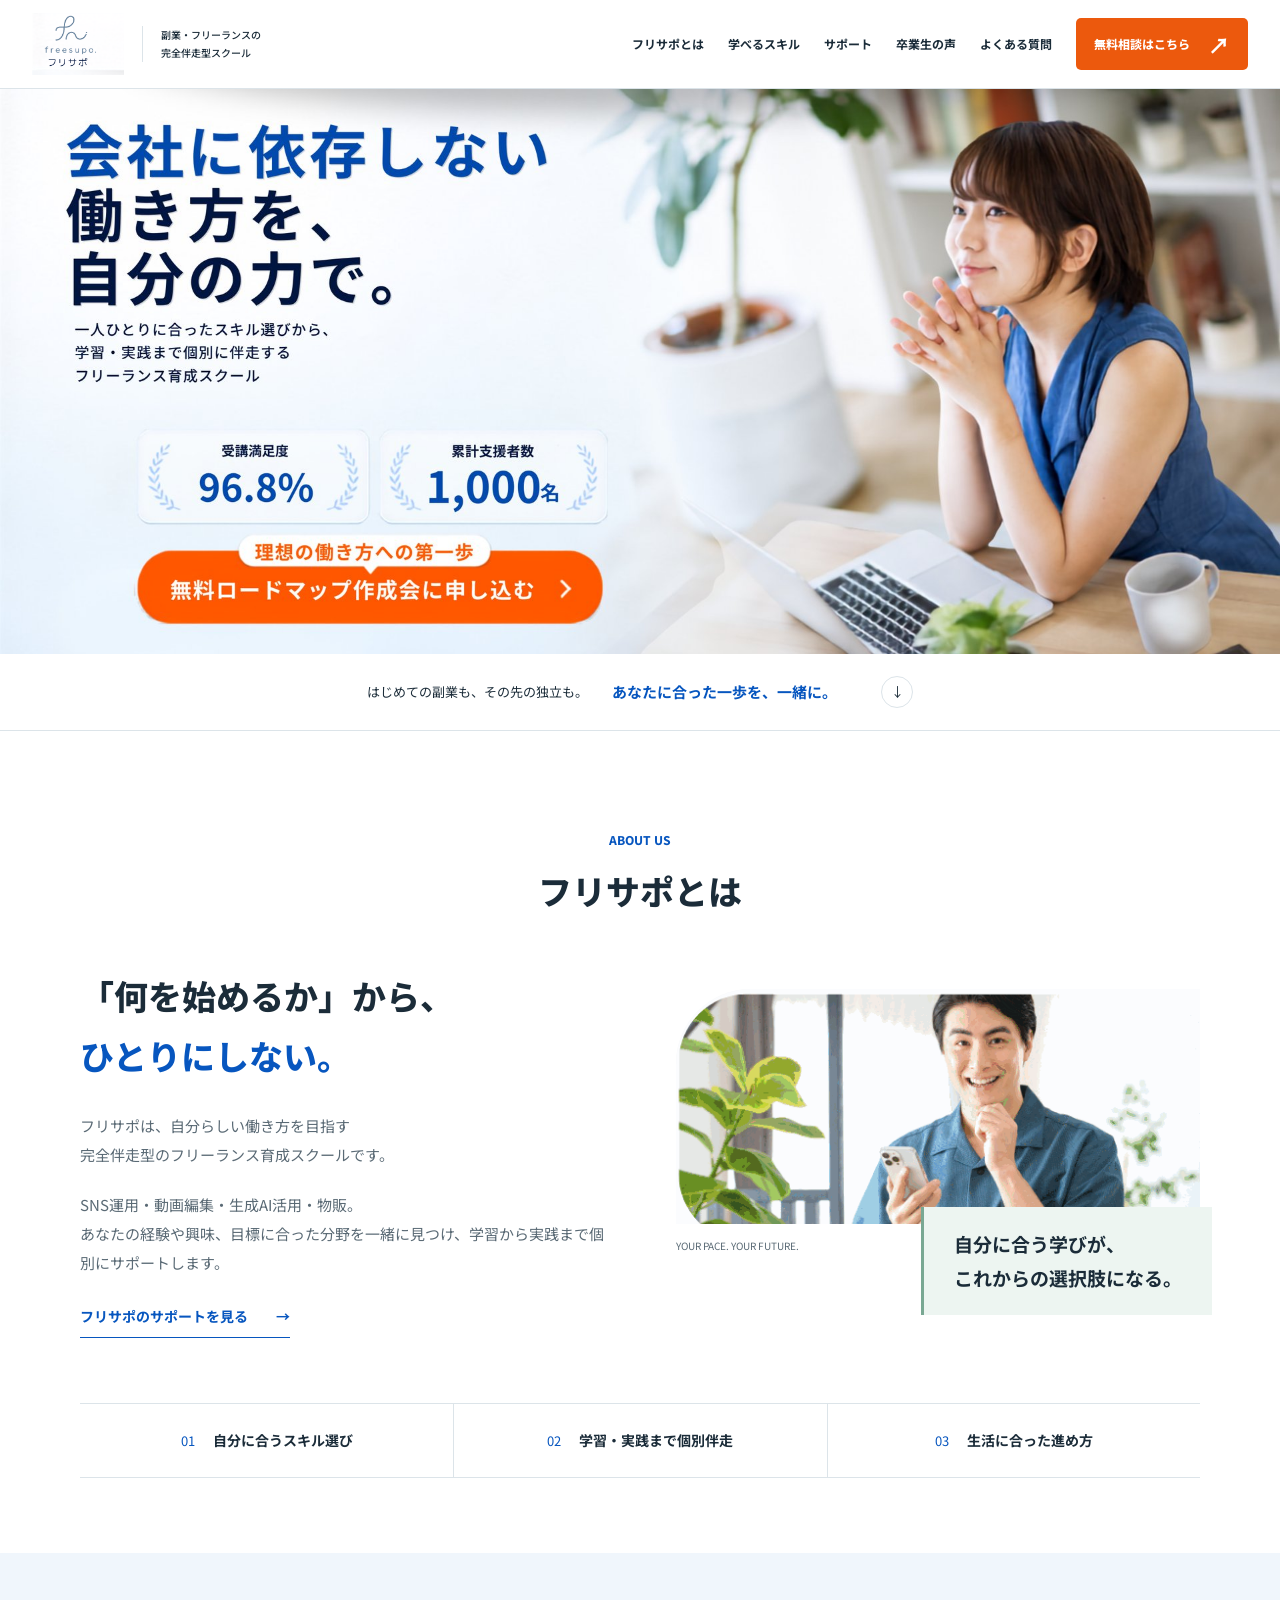
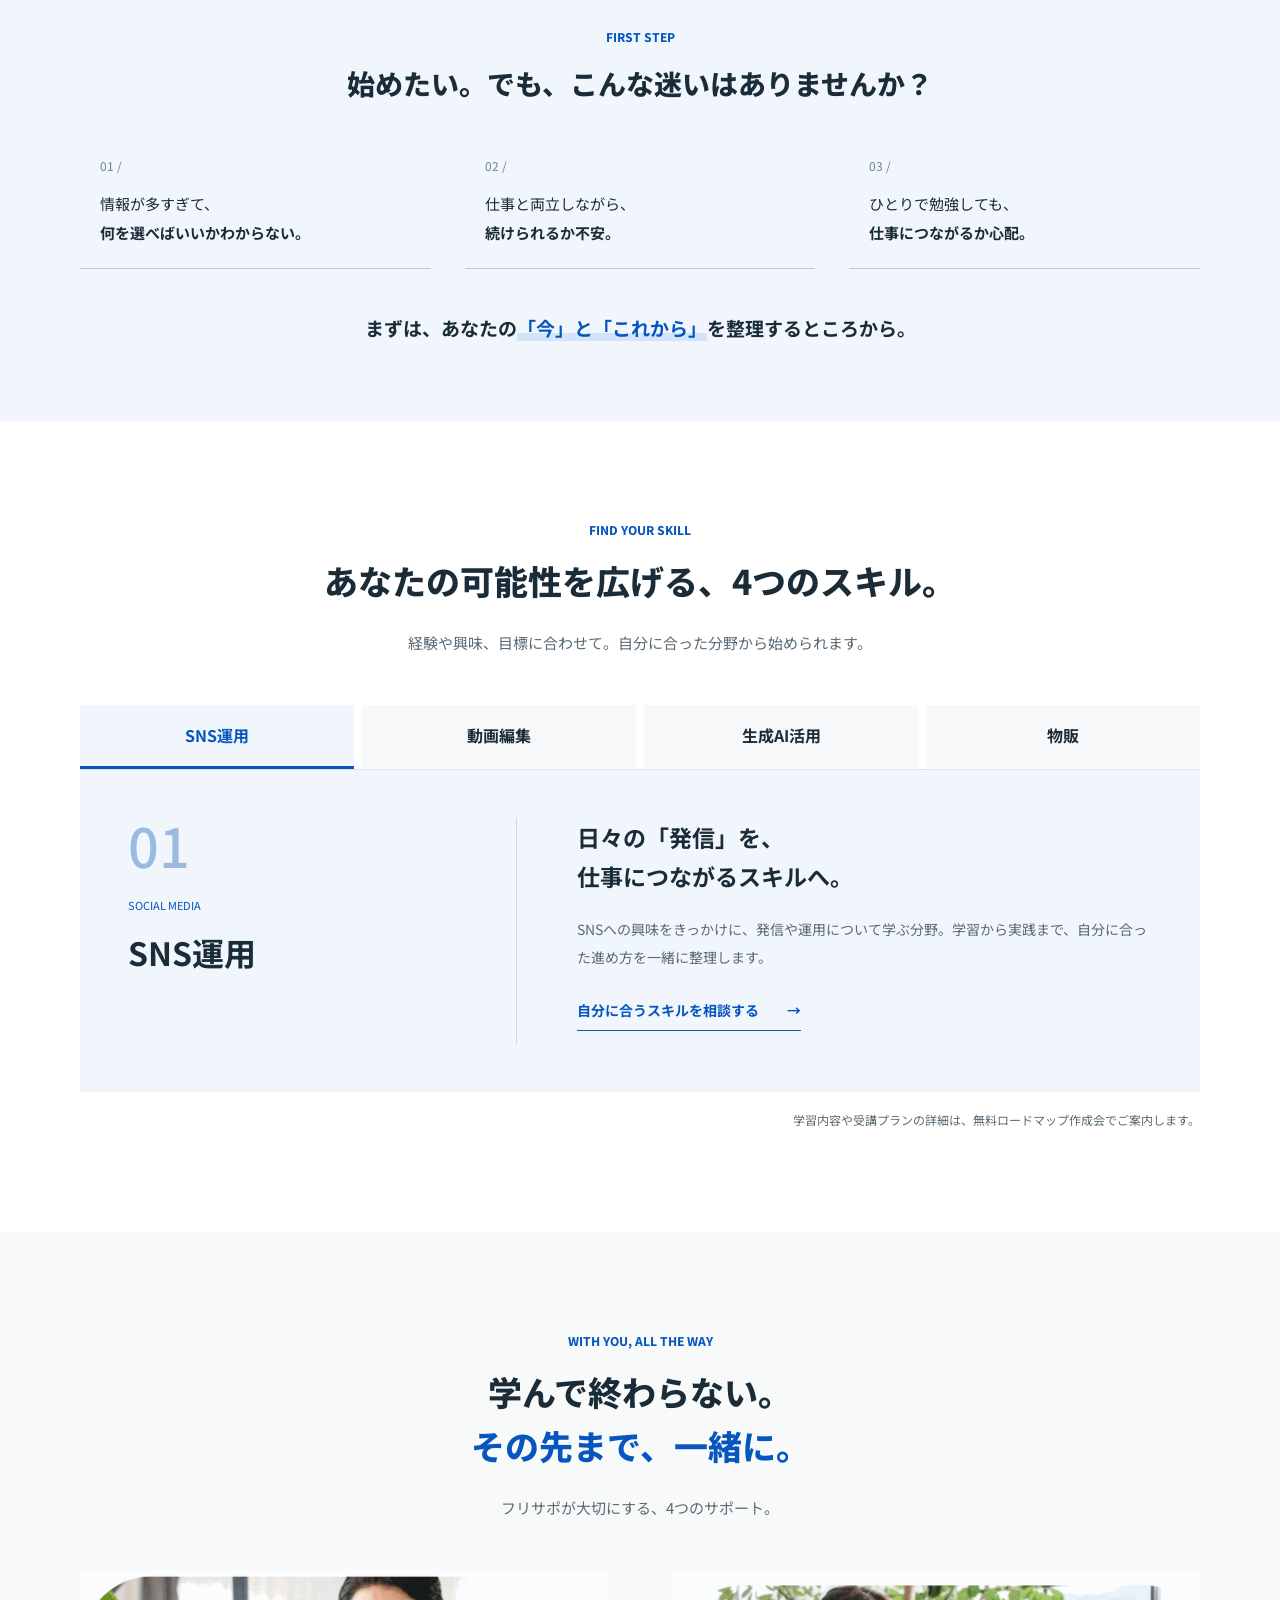
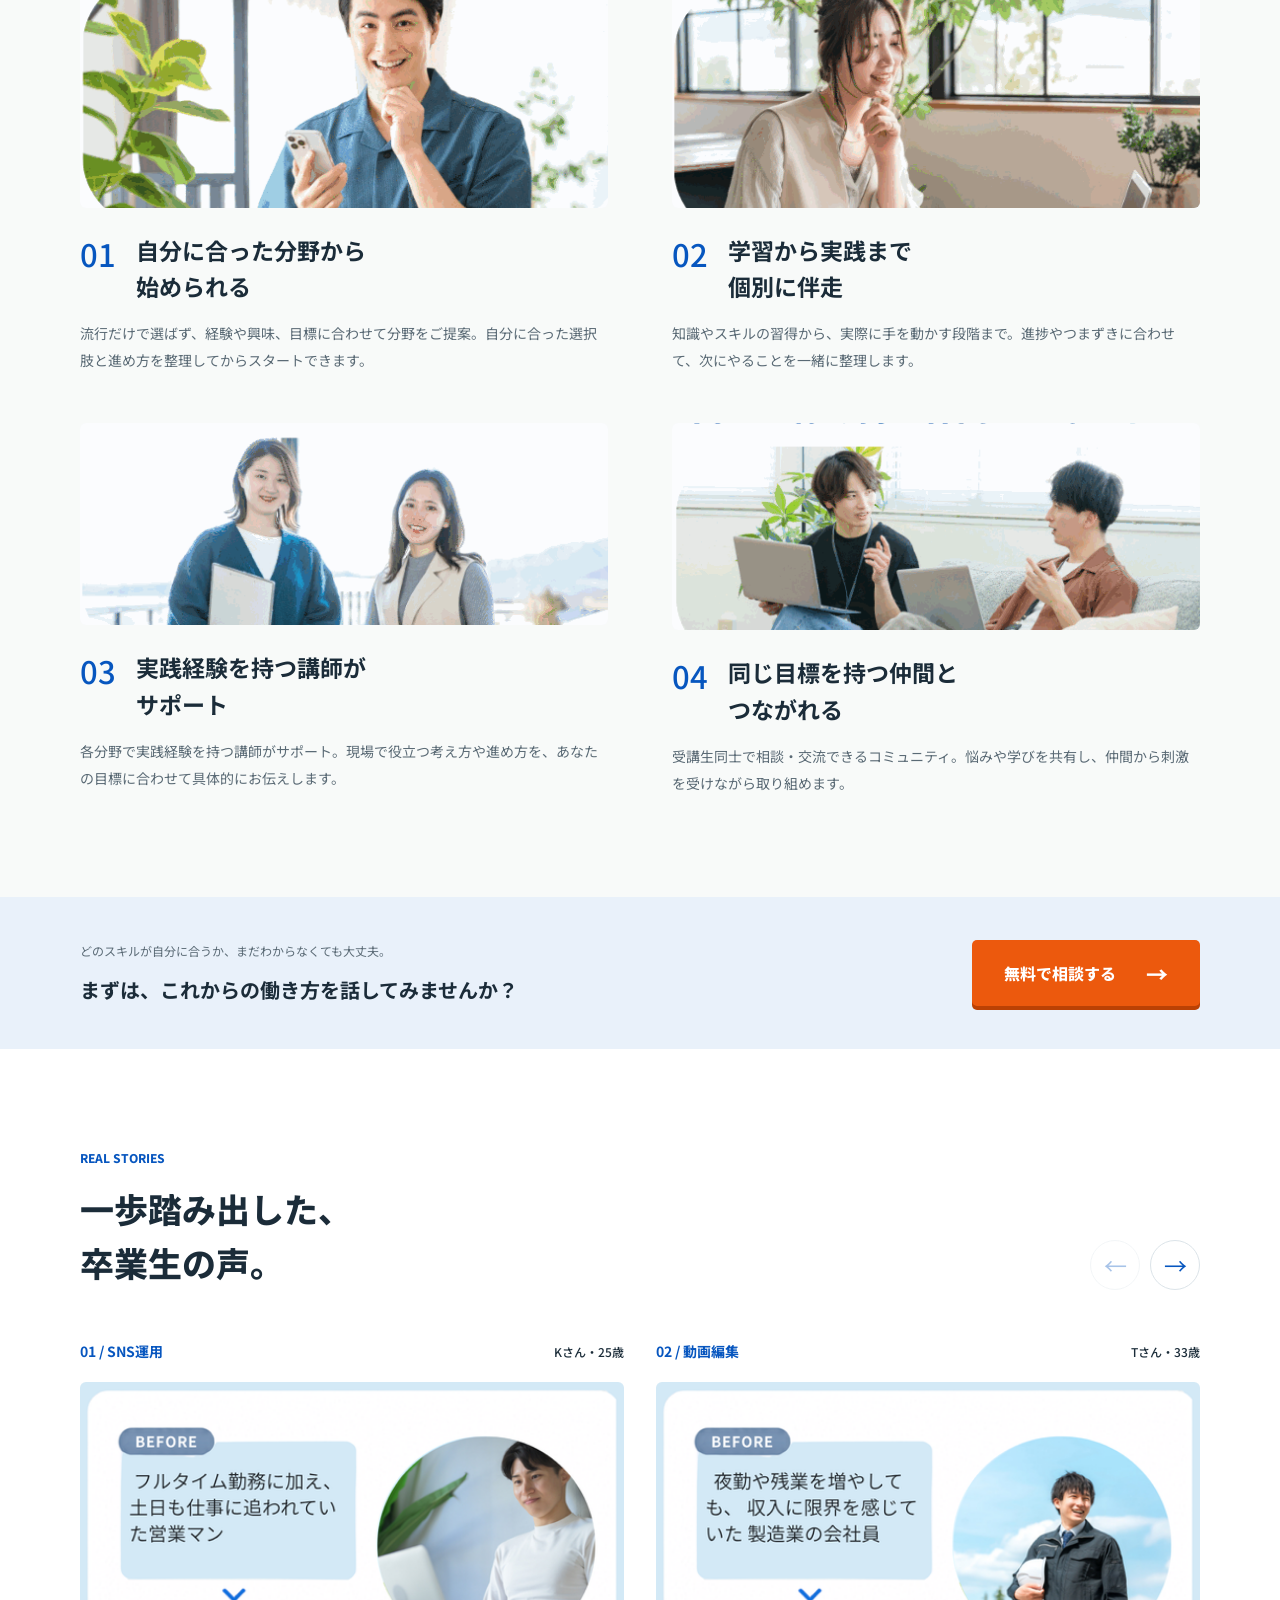
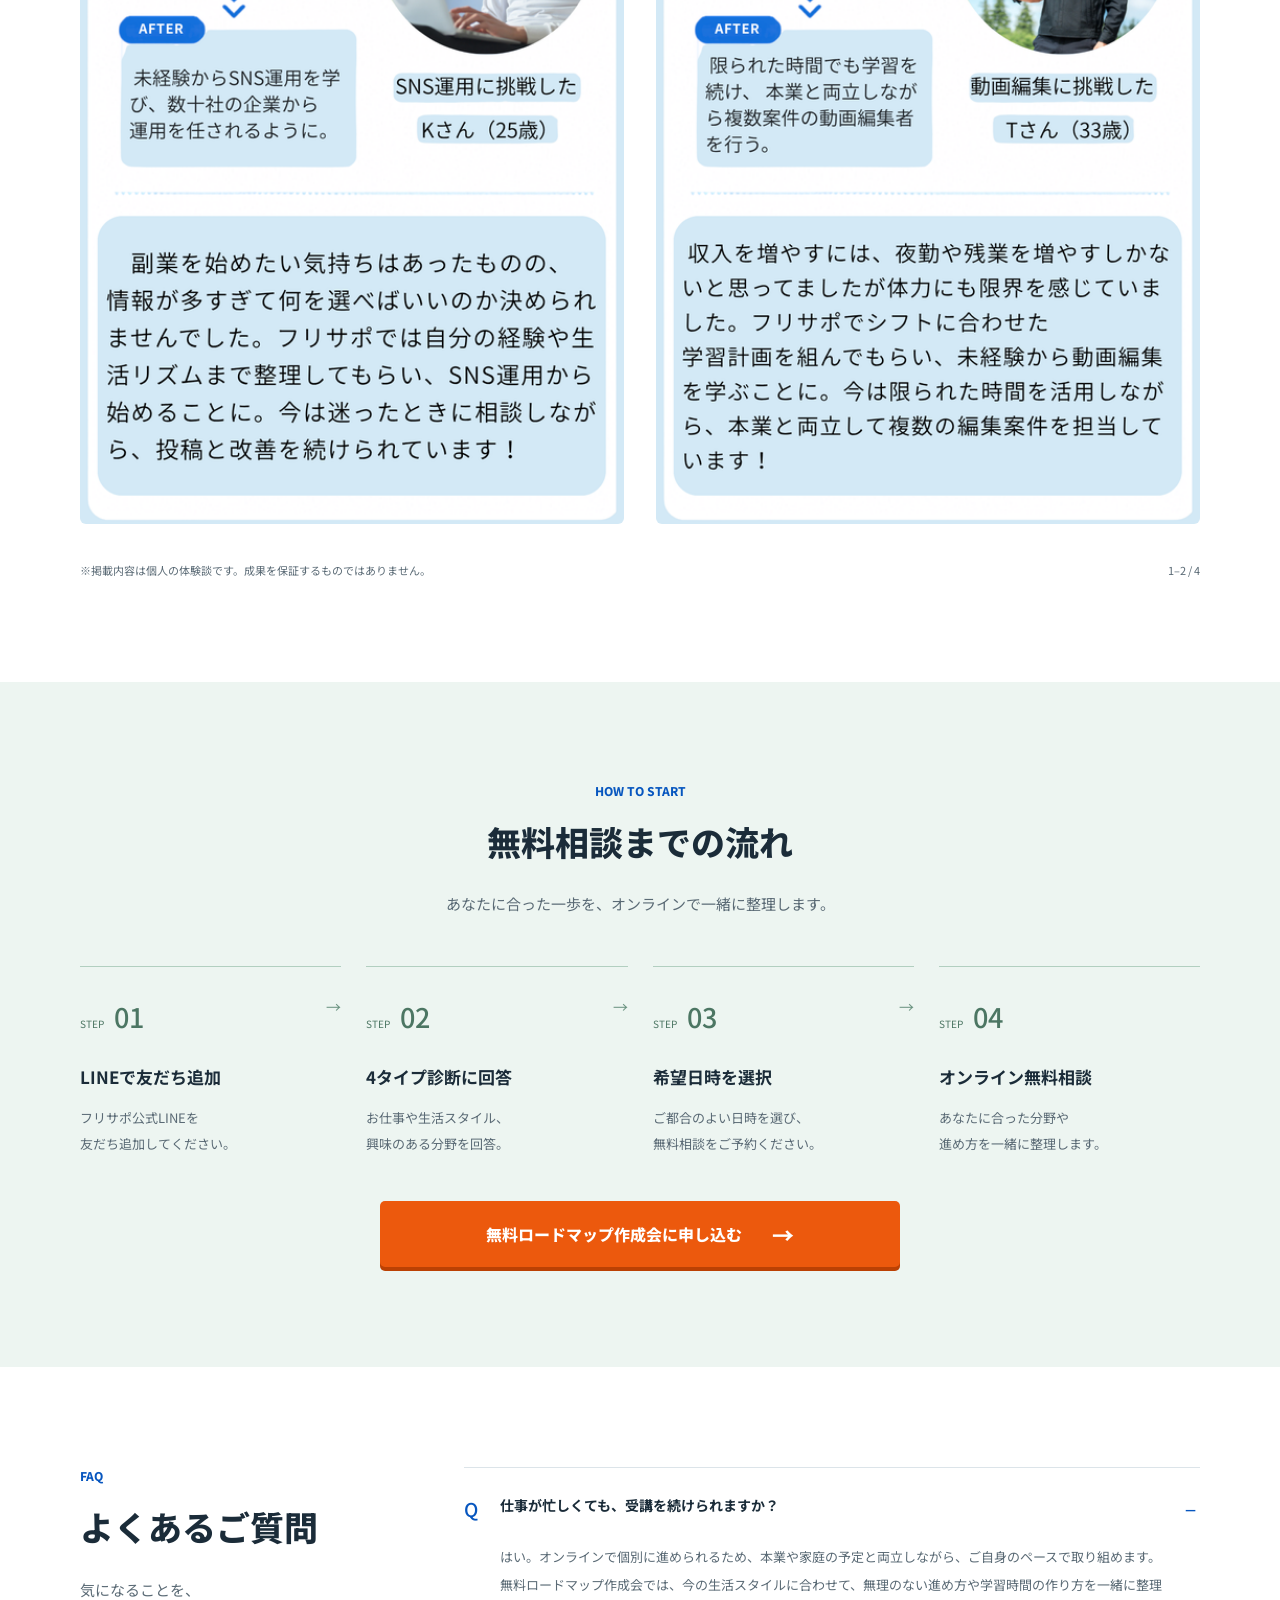
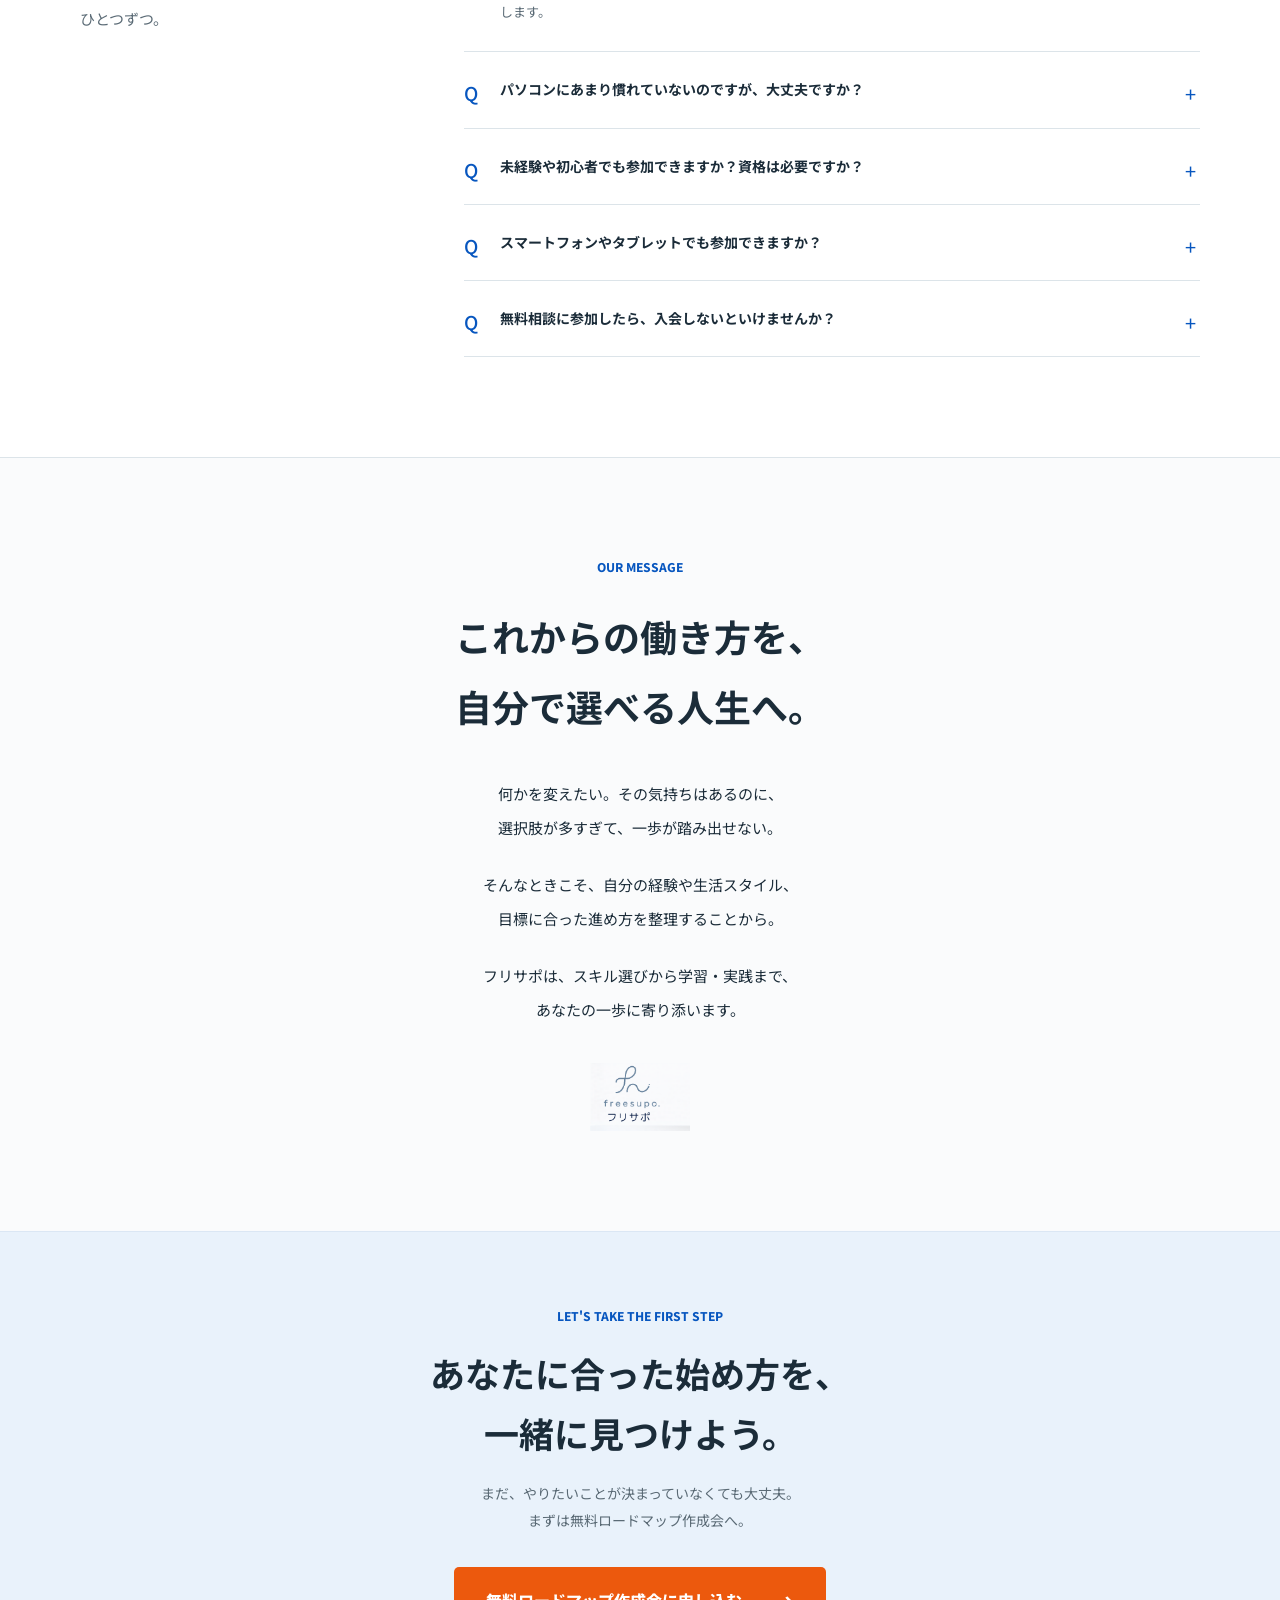
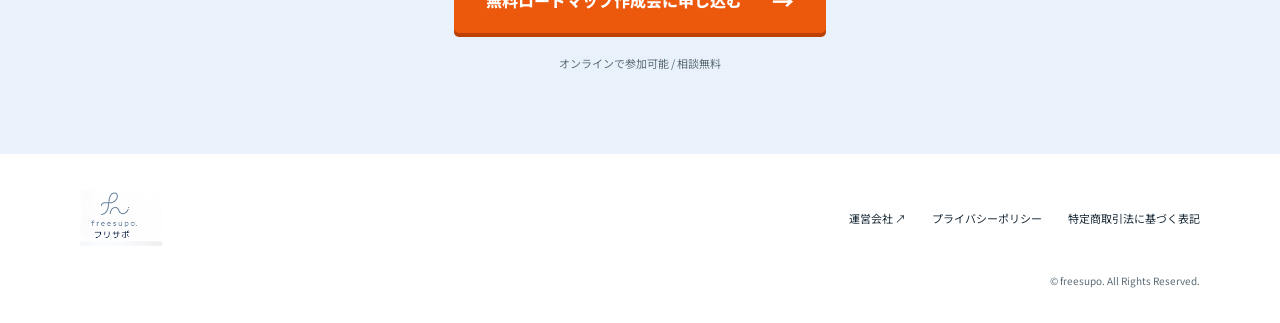
==== commit cb62ff68: "Redesign Furisapo landing page with responsive sections and accessible controls" ====
--- a/index.html
+++ b/index.html
@@ -1,330 +1,100 @@
 <!DOCTYPE html>
-<!--
-  ============================================================
-  フリサポ（freesupo）公式LP  ※第2版：ドライブの画像をそのまま挿入
-  ・ドライブの完成デザイン画像9枚を、中央寄せ1カラム(最大800px)で配置
-  ・PCでは中央にまとまり、スマホでは画面幅ぴったりで崩れない設計
-  ・画像が無いセクション（SUPPORT/COACH/FAQ/最終CTA）は「仮」でHTML作成
-  ・画像は images/ フォルダに保存済み
-  ============================================================
--->
 <html lang="ja">
 <head>
   <meta charset="UTF-8">
   <meta name="viewport" content="width=device-width, initial-scale=1.0">
-  <title>フリサポ｜副業・フリーランスを目指す方の完全伴走型スクール</title>
-  <meta name="description" content="フリサポは、副業・フリーランスを目指す方のための完全伴走型スクールです。SNS運用・動画編集・生成AI活用・物販から、あなたに合ったスキルを個別に伴走。累計支援者1000名以上。LINEで無料相談受付中。">
-
-  <!-- ファビコン（サイトのアイコン） -->
+  <title>フリサポ｜自分に合ったスキルから、新しい働き方へ。</title>
+  <meta name="description" content="フリサポは、副業・フリーランスを目指す方の完全伴走型スクール。SNS運用・動画編集・生成AI活用・物販から、スキル選び、学習・実践まで個別にサポート。無料ロードマップ作成会を受付中。">
   <link rel="icon" href="images/favicon.png" type="image/png">
-  <link rel="icon" href="images/favicon-512.png" sizes="512x512" type="image/png">
   <link rel="apple-touch-icon" href="images/apple-touch-icon.png">
-
-  <!-- 検索・SNS共有用（OGP） -->
   <link rel="canonical" href="https://freesupo.re-tro.net/">
   <meta property="og:type" content="website">
   <meta property="og:site_name" content="フリサポ">
-  <meta property="og:title" content="フリサポ｜副業・フリーランスを目指す方の完全伴走型スクール">
-  <meta property="og:description" content="フリサポは、副業・フリーランスを目指す方のための完全伴走型スクールです。SNS運用・動画編集・生成AI活用・物販から、あなたに合ったスキルを個別に伴走。累計支援者1000名以上。LINEで無料相談受付中。">
-  <meta property="og:url" content="https://freesupo.re-tro.net/">
-  <meta property="og:image" content="https://freesupo.re-tro.net/images/favicon-512.png">
-  <meta name="twitter:card" content="summary">
-
+  <meta property="og:title" content="フリサポ｜自分に合ったスキルから、新しい働き方へ。">
+  <meta property="og:description" content="スキル選びから学習・実践まで。副業・フリーランスを目指すあなたに、個別で伴走。">
+  <meta property="og:image" content="https://freesupo-lp.rkabc-0205.chatgpt.site/images/og.png">
+  <meta property="og:image:alt" content="フリサポ。自分に合ったスキルから、新しい働き方へ。">
+  <meta name="twitter:card" content="summary_large_image">
   <link rel="preconnect" href="https://fonts.googleapis.com">
   <link rel="preconnect" href="https://fonts.gstatic.com" crossorigin>
-  <link href="https://fonts.googleapis.com/css2?family=Noto+Sans+JP:wght@400;500;700;900&display=swap" rel="stylesheet">
-
-  <style>
-    /* ===== 色などの基本設定 ===== */
-    :root{
-      --navy:#14346b; --blue:#2f6fed; --blue-deep:#1e50c9;
-      --sky:#eaf1ff; --sky-2:#f4f8ff; --orange:#f26a2e; --orange-d:#e05a1f;
-      --ink:#2b3446; --ink-soft:#5b6472; --line:#e5eaf2;
-      --radius:16px; --shadow:0 10px 30px rgba(20,52,107,.08);
-      --colw:1200px;   /* ★中央カラムの最大幅(FVに合わせて拡大)。ヘッダーの中身も同じ幅 */
-    }
-    *{ box-sizing:border-box; margin:0; padding:0; }
-    html{ scroll-behavior:smooth; scroll-padding-top:72px; } /* 固定ヘッダー分だけ上に余白 */
-    body{
-      font-family:"Noto Sans JP","Hiragino Sans",Meiryo,sans-serif;
-      color:var(--ink); line-height:1.8; background:#fff;
-      -webkit-font-smoothing:antialiased;
-    }
-    a{ color:inherit; text-decoration:none; }
-
-    /* ★セクションは全幅表示（左右の余白なし）。画像はこの中に縦に並ぶ */
-    .wrap{ max-width:none; margin:0 auto; }
-    /* 大きなセクション画像：カラム幅ぴったりに。すき間が出ないよう block 指定 */
-    .wrap > img.sec, .wrap > picture.sec{ width:100%; height:auto; display:block; }
-    .wrap > picture.sec img{ width:100%; height:auto; display:block; }  /* PC/スマホ切替用pictureの中のimg */
-
-    /* ===== ヘッダー（上に固定される本物のナビ。スマホでも崩れない） ===== */
-    header{ position:sticky; top:0; z-index:100; background:#fff; border-bottom:1px solid var(--line); }
-    .nav{ max-width:none; margin:0 auto; display:flex; align-items:center; justify-content:space-between; height:70px; padding:0 28px; }
-    .logo{ display:flex; align-items:center; }
-    .logo img{ height:58px; width:auto; display:block; }   /* 切り出したフリサポのロゴ画像(大きめ) */
-    .nav__menu{ display:flex; align-items:center; gap:18px; }
-    .nav__menu a{ font-size:12px; font-weight:500; color:var(--ink); }
-    .nav__menu a small{ display:block; font-size:9px; color:var(--ink-soft); text-align:center; margin-top:2px; }
-    .nav__menu a:hover{ color:var(--blue); }
-    .nav__cta{ background:linear-gradient(180deg,#f7793d,var(--orange)); color:#fff !important; padding:9px 15px; border-radius:999px; font-weight:700 !important; box-shadow:0 6px 14px rgba(242,106,46,.3); }
-    .nav__toggle{ display:none; background:none; border:0; cursor:pointer; padding:8px; }
-    .nav__toggle span{ display:block; width:22px; height:2px; background:var(--navy); margin:5px 0; transition:.3s; }
-
-    /* ===== ヒーロー画像の「上部のナビ帯」だけをCSSで隠す =====
-       margin-top のマイナス％は画像の横幅を基準にするので、
-       どの画面幅でも同じ割合(=ナビ帯の高さ)だけキレイに隠れます */
-    /* ヒーローは .wrap の外に出して全幅(full-bleed)表示。ナビ帯は画像側で除去済み */
-    .hero-clip{ overflow:hidden; line-height:0; position:relative; }
-    .hero-clip picture{ display:block; }
-    .hero-clip img{ width:100%; height:auto; display:block; }
-    /* FV画像内のボタン位置に重ねる透明リンク（PC用の座標） */
-    .hero-cta{ position:absolute; display:block; z-index:5; cursor:pointer;
-      left:10.4%; top:82.5%; width:38%; height:14.5%; }
-
-    /* ===== 「VOICE 卒業生の声」見出し画像（小さいので中央に少し小さめで） ===== */
-    .voice-head{ display:block; width:70%; max-width:700px; height:auto; margin:10px auto 24px; } /* 上マージンを詰めて でもフリサポなら との空白を縮小 */
-
-    /* ===== 体験談カード：矢印・ドットで1枚ずつ切り替えるカルーセル ===== */
-    /* PCで横に広がりすぎないよう、カード幅に合わせて中央に寄せる */
-    .voice-carousel{ position:relative; padding:0 56px 4px; max-width:720px; margin:0 auto; }
-    .vc-viewport{ overflow:hidden; }                         /* 見える窓（1枚分） */
-    .vc-track{ display:flex; transition:transform .4s ease; } /* 中身を横にスライド */
-    .vc-slide{ flex:0 0 100%; display:flex; justify-content:center; padding:4px 6px 8px; }
-    .vc-slide img{ width:100%; max-width:460px; height:auto; display:block; border-radius:12px; }
-    /* 左右の矢印ボタン */
-    .vc-arrow{
-      position:absolute; top:44%; transform:translateY(-50%); z-index:5;
-      width:44px; height:44px; border-radius:50%; border:1px solid var(--line);
-      background:#fff; color:var(--blue); font-size:24px; line-height:1; cursor:pointer;
-      box-shadow:var(--shadow); display:flex; align-items:center; justify-content:center;
-    }
-    .vc-arrow:hover{ background:var(--sky); }
-    .vc-arrow:disabled{ opacity:.35; cursor:default; }
-    .vc-arrow.prev{ left:0; } .vc-arrow.next{ right:0; }
-    /* ドット（現在の位置） */
-    .vc-dots{ display:flex; gap:9px; justify-content:center; margin-top:10px; }
-    .vc-dot{ width:9px; height:9px; border-radius:50%; background:#c7d2e6; border:0; cursor:pointer; padding:0; transition:background .2s; }
-    .vc-dot.active{ background:var(--blue); }
-
-    /* ===== 仮セクション共通（画像が無い所をHTMLで作成） ===== */
-    .section{ padding:64px 20px; }
-    .section--sky{ background:var(--sky-2); }
-    .head{ text-align:center; margin-bottom:40px; }
-    .head__en{ display:block; color:var(--blue); font-weight:700; letter-spacing:.18em; font-size:13px; margin-bottom:8px; }
-    .head__jp{ font-size:clamp(22px,4vw,30px); font-weight:900; color:var(--navy); line-height:1.4; }
-    .head__lead{ margin-top:14px; color:var(--ink-soft); font-size:14px; }
-    .tag-karito{ display:inline-block; background:#ffe9d9; color:var(--orange-d); font-size:12px; font-weight:700; padding:2px 10px; border-radius:999px; margin-left:8px; vertical-align:middle; }
-
-    /* SUPPORT（仮） */
-    .support-grid{ display:grid; grid-template-columns:1fr; gap:16px; max-width:600px; margin:0 auto; }
-    .support-card{ background:#fff; border:1px solid var(--line); border-radius:var(--radius); padding:22px 24px; box-shadow:var(--shadow); }
-    .support-card h4{ color:var(--navy); font-size:18px; margin-bottom:8px; }
-    .support-card h4 .ac{ color:var(--blue); }
-    .support-card p{ font-size:14px; color:var(--ink-soft); }
-
-    /* COACH（仮） */
-    .coach-grid{ display:grid; grid-template-columns:repeat(3,1fr); gap:16px; max-width:720px; margin:0 auto; }
-    .coach-card{ background:#fff; border:1px solid var(--line); border-radius:var(--radius); overflow:hidden; box-shadow:var(--shadow); text-align:center; }
-    .coach-card .ph{ height:150px; background:linear-gradient(135deg,#dbe6fb,#c7d8f5); display:flex; align-items:center; justify-content:center; color:#7c93bd; font-size:12px; }
-    .coach-card .body{ padding:16px; }
-    .coach-card b{ color:var(--navy); font-size:16px; }
-    .coach-card .role{ color:var(--blue); font-size:12px; font-weight:700; margin:4px 0 8px; }
-    .coach-card p{ font-size:12px; color:var(--ink-soft); }
-
-    /* FAQ（仮） */
-    .faq{ max-width:680px; margin:0 auto; }
-    .faq-item{ background:#fff; border:1px solid var(--line); border-radius:12px; margin-bottom:12px; overflow:hidden; }
-    .faq-q{ display:flex; gap:12px; align-items:center; padding:16px 18px; cursor:pointer; font-weight:700; color:var(--navy); font-size:15px; }
-    .faq-q .qmark{ color:var(--blue); font-weight:900; }
-    .faq-q .plus{ margin-left:auto; color:var(--blue); font-size:20px; transition:transform .25s; }
-    .faq-item.open .faq-q .plus{ transform:rotate(45deg); }
-    .faq-a{ max-height:0; overflow:hidden; transition:max-height .3s ease; padding:0 18px; color:var(--ink-soft); font-size:14px; }
-    .faq-item.open .faq-a{ max-height:260px; padding:0 18px 18px 42px; }
-
-    /* 最終CTA */
-    .last-cta{ background:linear-gradient(135deg,#14346b,#245bbd); color:#fff; text-align:center; padding:64px 20px; }
-    .last-cta h2{ font-size:clamp(20px,4vw,30px); font-weight:900; margin-bottom:12px; }
-    .last-cta p{ opacity:.9; margin-bottom:26px; font-size:15px; }
-    .btn-cta{ display:inline-flex; align-items:center; gap:8px; background:linear-gradient(180deg,#f7793d,var(--orange)); color:#fff; font-weight:700; font-size:16px; padding:15px 30px; border-radius:999px; box-shadow:0 8px 20px rgba(242,106,46,.35); transition:transform .15s, box-shadow .15s; }
-    .btn-cta:hover{ transform:translateY(-2px); box-shadow:0 12px 26px rgba(242,106,46,.45); }
-
-    footer{ background:#0f2450; color:#c7d2e6; padding:40px 20px; text-align:center; }
-    footer .fnav{ display:flex; gap:20px; justify-content:center; flex-wrap:wrap; margin-bottom:18px; }
-    footer .fnav a{ font-size:13px; } footer .fnav a:hover{ color:#fff; }
-    footer .copy{ font-size:12px; opacity:.7; }
-
-    /* ===== 画面下に追従する申し込みボタン ===== */
-    .float-cta{
-      position:fixed; z-index:50; right:20px; bottom:20px;
-      display:inline-flex; align-items:center; gap:8px;
-      background:linear-gradient(180deg,#f7793d,var(--orange)); color:#fff;
-      font-weight:700; font-size:15px; padding:14px 24px; border-radius:999px;
-      box-shadow:0 10px 26px rgba(242,106,46,.45);
-    }
-    .float-cta:hover{ filter:brightness(1.05); }
-
-    /* ===== スマホ表示のとき ===== */
-    @media (max-width:720px){
-      /* ナビはハンバーガーメニューに切り替え */
-      .nav__menu{ display:none; position:absolute; top:70px; left:0; right:0; background:#fff; flex-direction:column; gap:0; padding:8px 0; border-bottom:1px solid var(--line); box-shadow:var(--shadow); }
-      .nav__menu.open{ display:flex; }
-      .nav__menu a{ padding:12px 22px; width:100%; }
-      .nav__menu a small{ display:inline; margin-left:6px; }
-      .nav__menu .nav__cta{ margin:8px 22px; text-align:center; }
-      .nav__toggle{ display:block; }
-
-      /* スマホの縦長FVは、上部のロゴ部分（ヘッダーのロゴと重複）を隠す */
-      .hero-clip img{ margin-top:-25%; }
-      /* スマホ版FVのボタン位置に合わせて透明リンクを再配置 */
-      .hero-cta{ left:4%; top:67.5%; width:74%; height:9.5%; }
-
-      .voice-grid{ grid-template-columns:1fr; }   /* 体験談カードを縦1列に */
-      /* スマホでは矢印を消してカードを大きく（操作はスワイプ＋ドット） */
-      .voice-carousel{ padding:0 6px 4px; }
-      .vc-arrow{ display:none; }
-      .vc-slide{ padding:4px 2px 8px; }
-      .vc-slide img{ max-width:none; }
-      .coach-grid{ grid-template-columns:1fr; max-width:340px; }
-      .section{ padding:48px 16px; }
-      .voice-head{ width:78%; }
-      /* 追従ボタンは画面下いっぱいのバーに */
-      .float-cta{ right:12px; left:12px; bottom:12px; justify-content:center; font-size:16px; padding:16px; }
-    }
-  </style>
+  <link href="https://fonts.googleapis.com/css2?family=Noto+Sans+JP:wght@400;500;600;700;800;900&display=swap" rel="stylesheet">
+  <link rel="stylesheet" href="styles.css">
+  <script src="script.js" defer></script>
 </head>
-
 <body>
-
-  <!-- ============ ヘッダー（本物のナビ。PLANSは外し、CTAは統一） ============ -->
-  <header>
-    <div class="nav">
-      <a href="#top" class="logo"><img src="images/logo.png" alt="フリサポ freesupo."></a>
-      <nav class="nav__menu" id="navMenu">
-        <a href="#about">ABOUT<small>フリサポとは</small></a>
-        <a href="#voice">VOICE<small>卒業生の声</small></a>
-        <a href="#faq">FAQ<small>よくある質問</small></a>
-        <a href="https://freesupo.info/lp/shindan-men/meta/official_hp/" class="nav__cta">無料ロードマップ作成会</a>
-      </nav>
-      <button class="nav__toggle" id="navToggle" aria-label="メニュー"><span></span><span></span><span></span></button>
-    </div>
-  </header>
-
-  <!-- ① ファーストビュー：PCは全幅表示／スマホは縦長 hero-sp.jpg に自動切替 -->
-  <div class="hero-clip" id="top">
-    <picture>
-      <source media="(max-width:720px)" srcset="images/hero-sp.jpg">
-      <img src="images/hero.jpg" alt="会社に依存しない働き方を、自分の力で。フリサポ｜完全伴走型のフリーランス育成スクール">
-    </picture>
-    <a href="https://freesupo.info/lp/shindan-men/meta/official_hp/" class="hero-cta" aria-label="無料ロードマップ作成会に申し込む"></a>
-  </div>
-
-  <!-- ============ 中央800px帯のメイン部分 ============ -->
-  <div class="wrap">
-
-    <!-- ② ABOUT フリサポとは（PC=横長 about.png ／ スマホ=縦長 about-sp.jpg を自動切替） -->
-    <picture class="sec" id="about">
-      <source media="(max-width:720px)" srcset="images/about-sp.jpg">
-      <img src="images/about.png" alt="フリサポとは｜自分らしい働き方を目指す完全伴走型のフリーランス育成スクール">
-    </picture>
-
-    <!-- ③ よくあるスクールとの違い（不安の提示） -->
-    <img class="sec" src="images/worry.png" alt="スクール選びで、こんな不安はありませんか？">
-
-    <!-- ④ フリサポなら（学べるスキル＋個別伴走） -->
-    <img class="sec" src="images/feature.png" alt="フリサポなら｜SNS運用・物販・生成AI活用・動画編集の中から、あなたに合った分野を個別に伴走">
-
-    <!-- ⑥ VOICE 見出し画像 -->
-    <img class="voice-head" src="images/voice-head.png" alt="VOICE 卒業生の声" id="voice">
-
-    <!-- ⑦ 体験談カード：横スクロールのカルーセル（1枚ずつ・矢印＆ドット付き） -->
-    <div class="voice-carousel">
-      <button class="vc-arrow prev" id="vcPrev" aria-label="前へ">‹</button>
-      <div class="vc-viewport">
-        <div class="vc-track" id="vcTrack">
-          <div class="vc-slide"><img src="images/voice-sns.png"    alt="SNS運用に挑戦したKさん（25歳）の体験談"></div>
-          <div class="vc-slide"><img src="images/voice-movie.png"  alt="動画編集に挑戦したTさん（33歳）の体験談"></div>
-          <div class="vc-slide"><img src="images/voice-ai.png"     alt="AI活用に挑戦したTさん（45歳）の体験談"></div>
-          <div class="vc-slide"><img src="images/voice-buppan.png" alt="物販に挑戦したTさん（41歳）の体験談"></div>
-        </div>
+  <a class="skip-link" href="#main">本文へ移動</a>
+  <header class="header"><div class="header-inner">
+    <a class="brand" href="#top" aria-label="フリサポ トップへ"><img src="images/logo.png" width="158" height="107" alt="フリサポ"><span>副業・フリーランスの<br>完全伴走型スクール</span></a>
+    <button class="menu-toggle" aria-expanded="false" aria-controls="navigation" aria-label="メニューを開く"><span></span><span></span></button>
+    <nav id="navigation" aria-label="メインナビゲーション">
+      <a href="#about">フリサポとは</a><a href="#skills">学べるスキル</a><a href="#support">サポート</a><a href="#voice">卒業生の声</a><a href="#faq">よくある質問</a>
+      <a class="button button-small" href="https://freesupo.info/lp/shindan-men/meta/official_hp/">無料相談はこちら <span aria-hidden="true">↗</span></a>
+    </nav>
+  </div></header>
+  <main id="main">
+    <section class="hero" id="top" aria-labelledby="hero-title">
+      <h1 class="sr-only" id="hero-title">フリサポ｜会社に依存しない働き方を、自分の力で。</h1>
+      <picture><source media="(max-width: 700px)" srcset="images/hero-sp.jpg" width="900" height="1525"><img src="images/hero.jpg" width="1920" height="847" fetchpriority="high" alt="一人ひとりに合ったスキル選びから、学習・実践まで個別に伴走するフリーランス育成スクール。受講満足度96.8%、累計支援者数1,000名。"></picture>
+      <a class="hero-link" href="https://freesupo.info/lp/shindan-men/meta/official_hp/" aria-label="無料ロードマップ作成会に申し込む"></a>
+    </section>
+    <div class="intro-strip"><span>はじめての副業も、その先の独立も。</span><strong>あなたに合った一歩を、一緒に。</strong><a href="#about" aria-label="フリサポについて見る">↓</a></div>
+    <section class="section about" id="about"><div class="container">
+      <div class="section-heading"><p class="eyebrow">ABOUT US</p><h2>フリサポとは</h2></div>
+      <div class="about-content">
+        <div class="about-copy"><p class="lead">「何を始めるか」から、<br><em>ひとりにしない。</em></p><p>フリサポは、自分らしい働き方を目指す<br class="desktop-only">完全伴走型のフリーランス育成スクールです。</p><p>SNS運用・動画編集・生成AI活用・物販。<br>あなたの経験や興味、目標に合った分野を一緒に見つけ、学習から実践まで個別にサポートします。</p><a class="text-link" href="#support">フリサポのサポートを見る <span aria-hidden="true">→</span></a></div>
+        <div class="about-visual"><div class="source-photo photo-one"><img src="images/feature.png" width="753" height="2089" loading="lazy" alt="スマートフォンを手に笑顔で学ぶ男性"></div><p class="photo-caption">YOUR PACE. YOUR FUTURE.</p><div class="visual-note">自分に合う学びが、<br>これからの選択肢になる。</div></div>
       </div>
-      <button class="vc-arrow next" id="vcNext" aria-label="次へ">›</button>
-      <div class="vc-dots" id="vcDots"></div>
-    </div>
-
-    <!-- ⑨ FAQ 画像（よくあるご質問） -->
-    <img class="sec" id="faq" src="images/faq.png" alt="よくあるご質問｜FAQ" style="margin-top:16px;">
-
-    <!-- ⑨.5 無料相談の流れ（追加画像：FLOW／LINE友だち追加→4タイプ診断→日時選択→無料相談） -->
-    <img class="sec" id="cta" src="images/flow.png" alt="無料相談の流れ｜①LINEで友だち追加 ②4タイプ診断に回答 ③希望日時を選択 ④オンライン無料相談" style="margin-top:32px;">
-
-    <!-- ⑨.9 想い・メッセージ（追加画像：将来の働き方を見直し…）※最後に配置 -->
-    <img class="sec" src="images/message.png" alt="将来の働き方を見直し、自分に合った一歩を選べる人生へ。" style="margin-top:32px;">
-
-  </div><!-- /.wrap -->
-
-  <footer>
-    <div class="fnav">
-      <a href="https://re-tro.net/" target="_blank" rel="noopener">運営会社</a>
-      <a href="privacy.html">プライバシーポリシー</a>
-      <a href="law.html">特定商取引法に基づく表記</a>
-    </div>
-    <div class="copy">© freesupo（フリサポ） All Rights Reserved.</div>
-  </footer>
-
-  <!-- 画面下に追従する申し込みボタン -->
-  <a href="https://freesupo.info/lp/shindan-men/meta/official_hp/" class="float-cta">無料ロードマップ作成会に申し込む ›</a>
-
-  <script>
-    // スマホのハンバーガーメニュー開閉
-    const navToggle = document.getElementById('navToggle');
-    const navMenu   = document.getElementById('navMenu');
-    navToggle.addEventListener('click', ()=> navMenu.classList.toggle('open'));
-    navMenu.querySelectorAll('a').forEach(a=> a.addEventListener('click', ()=> navMenu.classList.remove('open')));
-
-    // FAQの開け閉め
-    document.querySelectorAll('.faq-item').forEach(item=>{
-      item.querySelector('.faq-q').addEventListener('click',()=>item.classList.toggle('open'));
-    });
-
-    // 卒業生の声カルーセル（矢印・ドットで1枚ずつ切り替え）
-    (function(){
-      const track = document.getElementById('vcTrack');
-      const slides = Array.from(track.children);
-      const dotsWrap = document.getElementById('vcDots');
-      const prev = document.getElementById('vcPrev');
-      const next = document.getElementById('vcNext');
-      let index = 0;
-      // ドットを人数分つくる
-      slides.forEach((_, i)=>{
-        const b = document.createElement('button');
-        b.className = 'vc-dot';
-        b.addEventListener('click', ()=> go(i));
-        dotsWrap.appendChild(b);
-      });
-      const dots = Array.from(dotsWrap.children);
-      // 指定の枚目に切り替え
-      function go(i){
-        index = Math.max(0, Math.min(slides.length-1, i));
-        track.style.transform = 'translateX(' + (-index*100) + '%)';
-        dots.forEach((d,j)=> d.classList.toggle('active', j===index));
-        prev.disabled = (index===0);
-        next.disabled = (index===slides.length-1);
-      }
-      prev.addEventListener('click', ()=> go(index-1));
-      next.addEventListener('click', ()=> go(index+1));
-      // スマホのスワイプ操作にも対応
-      let x0=null;
-      track.addEventListener('touchstart', e=>{ x0=e.touches[0].clientX; }, {passive:true});
-      track.addEventListener('touchend', e=>{
-        if(x0===null) return;
-        const dx = e.changedTouches[0].clientX - x0;
-        if(dx < -40) go(index+1); else if(dx > 40) go(index-1);
-        x0=null;
-      }, {passive:true});
-      go(0); // 初期表示
-    })();
-  </script>
-
+      <div class="about-values"><div><span>01</span><strong>自分に合うスキル選び</strong></div><div><span>02</span><strong>学習・実践まで個別伴走</strong></div><div><span>03</span><strong>生活に合った進め方</strong></div></div>
+    </div></section>
+    <section class="section worries"><div class="container">
+      <div class="section-heading"><p class="eyebrow">FIRST STEP</p><h2>始めたい。でも、<br class="mobile-only">こんな迷いはありませんか？</h2></div>
+      <div class="worry-grid"><p><span>01 /</span>情報が多すぎて、<br><strong>何を選べばいいかわからない。</strong></p><p><span>02 /</span>仕事と両立しながら、<br><strong>続けられるか不安。</strong></p><p><span>03 /</span>ひとりで勉強しても、<br><strong>仕事につながるか心配。</strong></p></div>
+      <p class="worry-answer">まずは、あなたの<em>「今」と「これから」</em>を<br class="mobile-only">整理するところから。</p>
+    </div></section>
+    <section class="section skills" id="skills"><div class="container">
+      <div class="section-heading"><p class="eyebrow">FIND YOUR SKILL</p><h2>あなたの可能性を広げる、<br class="mobile-only">4つのスキル。</h2><p>経験や興味、目標に合わせて。<br class="mobile-only">自分に合った分野から始められます。</p></div>
+      <div class="skill-tabs" aria-label="学べるスキル"><a href="#skill-sns" data-skill="sns">SNS運用</a><a href="#skill-movie" data-skill="movie">動画編集</a><a href="#skill-ai" data-skill="ai">生成AI活用</a><a href="#skill-buppan" data-skill="buppan">物販</a></div>
+      <div class="skill-panel" id="skill-sns" data-panel="sns"><div class="skill-title"><span class="skill-number">01</span><p>SOCIAL MEDIA</p><h3>SNS運用</h3></div><div class="skill-description"><h4>日々の「発信」を、<br>仕事につながるスキルへ。</h4><p>SNSへの興味をきっかけに、発信や運用について学ぶ分野。学習から実践まで、自分に合った進め方を一緒に整理します。</p><a class="text-link" href="https://freesupo.info/lp/shindan-men/meta/official_hp/">自分に合うスキルを相談する <span aria-hidden="true">→</span></a></div></div>
+      <div class="skill-panel" id="skill-movie" data-panel="movie"><div class="skill-title"><span class="skill-number">02</span><p>VIDEO EDITING</p><h3>動画編集</h3></div><div class="skill-description"><h4>見る楽しさから、<br>つくる楽しさへ。</h4><p>動画づくりに興味がある方へ。動画編集のスキルを学び、実際に手を動かす経験を重ねながら、これからの働き方を考えます。</p><a class="text-link" href="https://freesupo.info/lp/shindan-men/meta/official_hp/">自分に合うスキルを相談する <span aria-hidden="true">→</span></a></div></div>
+      <div class="skill-panel" id="skill-ai" data-panel="ai"><div class="skill-title"><span class="skill-number">03</span><p>GENERATIVE AI</p><h3>生成AI活用</h3></div><div class="skill-description"><h4>新しい技術を、<br>自分の仕事に活かす力へ。</h4><p>生成AIを活用するスキルを学ぶ分野。新しいツールに関心がある方も、初めて触れる方も、目標に合わせて一歩ずつ取り組みます。</p><a class="text-link" href="https://freesupo.info/lp/shindan-men/meta/official_hp/">自分に合うスキルを相談する <span aria-hidden="true">→</span></a></div></div>
+      <div class="skill-panel" id="skill-buppan" data-panel="buppan"><div class="skill-title"><span class="skill-number">04</span><p>ONLINE COMMERCE</p><h3>物販</h3></div><div class="skill-description"><h4>ものを届ける経験を、<br>新しい働き方のきっかけに。</h4><p>物販に関心がある方へ。経験や生活リズムに合わせて、学習と実践の進め方を整理し、自分に合った取り組み方を見つけます。</p><a class="text-link" href="https://freesupo.info/lp/shindan-men/meta/official_hp/">自分に合うスキルを相談する <span aria-hidden="true">→</span></a></div></div>
+      <p class="skill-footnote">学習内容や受講プランの詳細は、無料ロードマップ作成会でご案内します。</p>
+    </div></section>
+    <section class="section support" id="support"><div class="container">
+      <div class="section-heading"><p class="eyebrow">WITH YOU, ALL THE WAY</p><h2>学んで終わらない。<br><em>その先まで、一緒に。</em></h2><p>フリサポが大切にする、4つのサポート。</p></div>
+      <div class="support-grid">
+        <article class="support-item"><div class="source-photo photo-one"><img src="images/feature.png" width="753" height="2089" loading="lazy" alt="自分に合った学びを見つける男性"></div><div class="support-title"><span>01</span><h3>自分に合った分野から<br>始められる</h3></div><p>流行だけで選ばず、経験や興味、目標に合わせて分野をご提案。自分に合った選択肢と進め方を整理してからスタートできます。</p></article>
+        <article class="support-item"><div class="source-photo photo-two"><img src="images/feature.png" width="753" height="2089" loading="lazy" alt="パソコンに向かって学習する女性"></div><div class="support-title"><span>02</span><h3>学習から実践まで<br>個別に伴走</h3></div><p>知識やスキルの習得から、実際に手を動かす段階まで。進捗やつまずきに合わせて、次にやることを一緒に整理します。</p></article>
+        <article class="support-item"><div class="source-photo photo-three"><img src="images/feature.png" width="753" height="2089" loading="lazy" alt="実践経験をもとに学習をサポートする講師のイメージ"></div><div class="support-title"><span>03</span><h3>実践経験を持つ講師が<br>サポート</h3></div><p>各分野で実践経験を持つ講師がサポート。現場で役立つ考え方や進め方を、あなたの目標に合わせて具体的にお伝えします。</p></article>
+        <article class="support-item"><div class="source-photo photo-four"><img src="images/feature.png" width="753" height="2089" loading="lazy" alt="パソコンを開き、学びを共有する二人"></div><div class="support-title"><span>04</span><h3>同じ目標を持つ仲間と<br>つながれる</h3></div><p>受講生同士で相談・交流できるコミュニティ。悩みや学びを共有し、仲間から刺激を受けながら取り組めます。</p></article>
+      </div>
+    </div></section>
+    <section class="consult-band"><div class="container consult-inner"><div><p>どのスキルが自分に合うか、まだわからなくても大丈夫。</p><h2>まずは、これからの働き方を話してみませんか？</h2></div><a class="button" href="https://freesupo.info/lp/shindan-men/meta/official_hp/">無料で相談する <span aria-hidden="true">→</span></a></div></section>
+    <section class="section voice" id="voice"><div class="container">
+      <div class="section-heading heading-row"><div><p class="eyebrow">REAL STORIES</p><h2>一歩踏み出した、<br>卒業生の声。</h2></div><div class="carousel-controls"><button class="arrow-button" id="voice-prev" aria-label="前の体験談" aria-controls="voice-track">←</button><button class="arrow-button" id="voice-next" aria-label="次の体験談" aria-controls="voice-track">→</button></div></div>
+      <div class="voice-track" id="voice-track" tabindex="0" aria-label="卒業生4名の体験談">
+        <article class="voice-card"><h3><span>01 / SNS運用</span>Kさん・25歳</h3><img src="images/voice-sns.png" width="520" height="710" loading="lazy" alt="Kさんの体験談。仕事に追われていた営業職からSNS運用を学び、企業の運用を任されるように。経験や生活リズムを整理し、相談しながら投稿と改善を続けています。"></article>
+        <article class="voice-card"><h3><span>02 / 動画編集</span>Tさん・33歳</h3><img src="images/voice-movie.png" width="520" height="710" loading="lazy" alt="動画編集に挑戦したTさん、33歳の体験談"></article>
+        <article class="voice-card"><h3><span>03 / 生成AI活用</span>Tさん・45歳</h3><img src="images/voice-ai.png" width="520" height="710" loading="lazy" alt="生成AI活用に挑戦したTさん、45歳の体験談"></article>
+        <article class="voice-card"><h3><span>04 / 物販</span>Tさん・41歳</h3><img src="images/voice-buppan.png" width="520" height="710" loading="lazy" alt="物販に挑戦したTさん、41歳の体験談"></article>
+      </div><div class="voice-bottom"><p>※掲載内容は個人の体験談です。成果を保証するものではありません。</p><span id="voice-position" aria-live="polite"></span></div>
+    </div></section>
+    <section class="section flow" id="flow"><div class="container">
+      <div class="section-heading"><p class="eyebrow">HOW TO START</p><h2>無料相談までの流れ</h2><p>あなたに合った一歩を、オンラインで一緒に整理します。</p></div>
+      <ol class="flow-list"><li><span class="step">STEP <b>01</b></span><h3>LINEで友だち追加</h3><p>フリサポ公式LINEを<br>友だち追加してください。</p></li><li><span class="step">STEP <b>02</b></span><h3>4タイプ診断に回答</h3><p>お仕事や生活スタイル、<br>興味のある分野を回答。</p></li><li><span class="step">STEP <b>03</b></span><h3>希望日時を選択</h3><p>ご都合のよい日時を選び、<br>無料相談をご予約ください。</p></li><li><span class="step">STEP <b>04</b></span><h3>オンライン無料相談</h3><p>あなたに合った分野や<br>進め方を一緒に整理します。</p></li></ol>
+      <a class="button flow-button" href="https://freesupo.info/lp/shindan-men/meta/official_hp/">無料ロードマップ作成会に申し込む <span aria-hidden="true">→</span></a>
+    </div></section>
+    <section class="section faq" id="faq"><div class="container faq-layout"><div class="section-heading"><p class="eyebrow">FAQ</p><h2>よくあるご質問</h2><p>気になることを、<br>ひとつずつ。</p></div><div class="faq-list">
+      <details open><summary>仕事が忙しくても、受講を続けられますか？</summary><p>はい。オンラインで個別に進められるため、本業や家庭の予定と両立しながら、ご自身のペースで取り組めます。無料ロードマップ作成会では、今の生活スタイルに合わせて、無理のない進め方や学習時間の作り方を一緒に整理します。</p></details>
+      <details><summary>パソコンにあまり慣れていないのですが、大丈夫ですか？</summary><p>基本的な操作を学べる内容も用意しており、未経験の方も学習を始められるようサポートしています。WebやSNSの仕事が初めての方も、段階に合わせて進められます。</p></details>
+      <details><summary>未経験や初心者でも参加できますか？資格は必要ですか？</summary><p>未経験の方もご参加いただけます。必要な知識やスキルを基礎から順番に学べるカリキュラムを用意しています。特別な資格や経験は必要ありません。</p></details>
+      <details><summary>スマートフォンやタブレットでも参加できますか？</summary><p>無料ロードマップ作成会は、スマートフォンやタブレットでもご参加いただけます。受講開始後の学習や実践には、操作のしやすさや学習効率の面からパソコンの使用をおすすめしています。</p></details>
+      <details><summary>無料相談に参加したら、入会しないといけませんか？</summary><p>いいえ。無料ロードマップ作成会は、現在の状況や悩みを整理し、フリサポの内容や進め方がご自身に合うかを確認する機会です。無理に入会をおすすめすることはありません。情報収集の場としてもご参加ください。</p></details>
+    </div></div></section>
+    <section class="section message"><div class="container message-inner"><p class="eyebrow">OUR MESSAGE</p><h2>これからの働き方を、<br>自分で選べる人生へ。</h2><p>何かを変えたい。その気持ちはあるのに、<br class="desktop-only">選択肢が多すぎて、一歩が踏み出せない。</p><p>そんなときこそ、自分の経験や生活スタイル、<br class="desktop-only">目標に合った進め方を整理することから。</p><p>フリサポは、スキル選びから学習・実践まで、<br class="desktop-only">あなたの一歩に寄り添います。</p><img src="images/logo.png" width="158" height="107" loading="lazy" alt="フリサポ"></div></section>
+    <section class="final-cta" id="consultation"><div class="container"><p class="eyebrow">LET'S TAKE THE FIRST STEP</p><h2>あなたに合った始め方を、<br>一緒に見つけよう。</h2><p>まだ、やりたいことが決まっていなくても大丈夫。<br>まずは無料ロードマップ作成会へ。</p><a class="button" href="https://freesupo.info/lp/shindan-men/meta/official_hp/">無料ロードマップ作成会に申し込む <span aria-hidden="true">→</span></a><small>オンラインで参加可能 / 相談無料</small></div></section>
+  </main>
+  <footer><div class="container footer-inner"><a class="brand footer-brand" href="#top"><img src="images/logo.png" width="158" height="107" loading="lazy" alt="フリサポ"></a><nav aria-label="運営情報"><a href="https://re-tro.net/" target="_blank" rel="noopener noreferrer">運営会社 ↗</a><a href="privacy.html">プライバシーポリシー</a><a href="law.html">特定商取引法に基づく表記</a></nav><small>© freesupo. All Rights Reserved.</small></div></footer>
+  <div class="mobile-cta"><span>自分に合った一歩がわかる</span><a class="button" href="https://freesupo.info/lp/shindan-men/meta/official_hp/">無料ロードマップ作成会 <span aria-hidden="true">→</span></a></div>
 </body>
 </html>
--- a/styles.css
+++ b/styles.css
@@ -0,0 +1,19 @@
+:root{--ink:#1b2c39;--muted:#5a6a75;--blue:#0756bf;--pale:#f0f6fc;--mint:#edf5f1;--orange:#ec590d;--line:#dce4e9;--white:#fff}
+*{box-sizing:border-box;letter-spacing:0}
+html{scroll-behavior:smooth;scroll-padding-top:100px}
+body{margin:0;color:var(--ink);background:var(--white);font-family:"Noto Sans JP","Hiragino Sans",Meiryo,sans-serif;font-size:15px;line-height:1.95;-webkit-font-smoothing:antialiased}
+body,p,h1,h2,h3,h4,figure{margin:0}a{color:inherit;text-decoration:none}button{font:inherit;cursor:pointer}img{max-width:100%;display:block}button,a,summary{-webkit-tap-highlight-color:transparent}a:focus-visible,button:focus-visible,summary:focus-visible,[tabindex]:focus-visible{outline:3px solid var(--blue);outline-offset:5px}em{font-style:normal;color:var(--blue)}.sr-only{position:absolute;width:1px;height:1px;padding:0;margin:-1px;overflow:hidden;clip:rect(0,0,0,0);white-space:nowrap;border:0}.skip-link{position:fixed;top:-70px;left:12px;z-index:100;padding:8px 20px;background:white}.skip-link:focus{top:10px}.container{width:min(1120px,calc(100% - 80px));margin:auto}.section{padding:100px 0}.section-heading{margin-bottom:48px;text-align:center}.eyebrow{font-size:12px;font-weight:800;color:var(--blue);line-height:1.5;margin-bottom:15px}.section-heading h2{font-size:34px;font-weight:800;line-height:1.6}.section-heading>p:last-child:not(.eyebrow){color:var(--muted);margin-top:20px}.mobile-only{display:none}
+.header{position:sticky;top:0;z-index:30;background:rgba(255,255,255,.98);border-bottom:1px solid var(--line)}.header-inner{max-width:1440px;margin:auto;min-height:88px;display:flex;align-items:center;justify-content:space-between;gap:20px;padding:8px 32px}.brand{display:flex;align-items:center;gap:18px;flex-shrink:0}.brand img{width:92px;height:auto}.brand>span{font-size:10px;font-weight:500;line-height:1.8;border-left:1px solid var(--line);padding-left:18px}.header nav{display:flex;align-items:center;gap:24px;font-size:12px;font-weight:700}.header nav>a:not(.button):hover{color:var(--blue)}.button{display:inline-flex;align-items:center;justify-content:center;gap:30px;min-height:64px;padding:15px 32px;background:var(--orange);color:#fff;font-size:16px;font-weight:800;border-radius:5px;box-shadow:0 4px 0 #bb4104;line-height:1.65;transition:background .2s,transform .2s;text-align:center}.button:hover{background:#d74b08;transform:translateY(-2px)}.button span{font-size:22px;flex-shrink:0}.button-small{font-size:12px;min-height:43px;padding:8px 18px;gap:18px;box-shadow:none}.menu-toggle{display:none}.hero{position:relative;background:#edf5fa;max-width:1920px;margin:auto}.hero picture,.hero img{width:100%;height:auto;display:block}.hero-link{position:absolute;left:10.6%;top:81.8%;width:36.8%;height:13%;border-radius:60px}.hero-link:hover{background:rgba(255,255,255,.12)}.hero-link:focus-visible{outline:4px solid #111;outline-offset:5px}.intro-strip{padding:22px 40px;display:flex;justify-content:center;align-items:center;gap:24px;border-bottom:1px solid var(--line);font-size:13px}.intro-strip strong{color:var(--blue);font-size:15px}.intro-strip a{display:grid;place-items:center;width:32px;height:32px;border:1px solid var(--line);border-radius:50%;margin-left:20px}
+.about{padding-bottom:75px}.about-content{display:grid;grid-template-columns:1fr 1fr;gap:72px;align-items:center}.lead{font-size:34px;font-weight:800;line-height:1.75;margin-bottom:26px}.about-copy>p:not(.lead){margin-top:20px;color:var(--muted)}.text-link{display:inline-flex;align-items:center;gap:28px;color:var(--blue);font-size:14px;font-weight:700;margin-top:26px;padding-bottom:6px;border-bottom:1px solid var(--blue)}.text-link:hover{color:var(--ink)}.about-visual{position:relative;padding-bottom:60px}
+/* Display photo regions from the supplied composite without changing source assets. */
+.source-photo{position:relative;aspect-ratio:535/240;overflow:hidden;background:#f5f7f8}.source-photo img{position:absolute;max-width:none;width:140.748%;height:auto;left:-22.99%}.photo-one img{top:-130%}.photo-two img{top:-335.417%}.photo-three img{top:-531.25%}.photo-four img{top:-711.667%}.photo-three{aspect-ratio:535/205}.photo-three img{top:-621.951%}.photo-four{aspect-ratio:535/210}.photo-four img{top:-813.333%}.about-visual .source-photo{border-radius:75px 0 0 0}.photo-caption{font-size:10px;color:var(--muted);margin-top:12px}.visual-note{position:absolute;bottom:0;right:-12px;background:var(--mint);padding:20px 30px;font-size:19px;font-weight:700;line-height:1.8;border-left:3px solid #79a893}.about-values{display:grid;grid-template-columns:repeat(3,1fr);margin-top:65px;border-top:1px solid var(--line);border-bottom:1px solid var(--line)}.about-values>div{display:flex;align-items:center;justify-content:center;gap:18px;padding:23px 10px}.about-values>div+div{border-left:1px solid var(--line)}.about-values span{font-size:13px;color:var(--blue)}.about-values strong{font-size:14px}
+.worries{background:var(--pale);padding:75px 0}.worries h2{font-size:28px}.worry-grid{display:grid;grid-template-columns:repeat(3,1fr);gap:34px}.worry-grid p{padding:0 20px 20px;border-bottom:1px solid #b8cbdc;font-size:15px}.worry-grid span{display:block;color:#718493;font-size:12px;margin-bottom:12px}.worry-answer{font-size:19px;text-align:center;font-weight:700;margin-top:40px}.worry-answer em{box-shadow:inset 0 -8px #d4e5fb}
+.skill-tabs{display:grid;grid-template-columns:repeat(4,1fr);border-bottom:1px solid var(--line);gap:8px}.skill-tabs a{display:grid;place-items:center;font-size:16px;min-height:64px;font-weight:700;border-bottom:3px solid transparent;background:#f6f8fa}.skill-tabs a:hover{background:#eaf2fa}.skill-tabs a[aria-selected=true]{color:var(--blue);border-color:var(--blue);background:var(--pale)}.skill-panel{display:grid;grid-template-columns:38% 1fr;gap:60px;padding:48px;background:var(--pale);min-height:322px}.skill-panel[hidden]{display:none}.skill-title{border-right:1px solid #c8d9ed}.skill-number{font-size:54px;font-weight:500;color:#9cbade;line-height:1}.skill-title p{font-size:11px;color:var(--blue);margin-top:18px}.skill-title h3{font-size:32px;margin-top:5px}.skill-description h4{font-size:23px;line-height:1.7;margin-bottom:20px}.skill-description>p{color:var(--muted);font-size:14px}.skill-footnote{font-size:12px;color:var(--muted);margin-top:16px;text-align:right}.skill-panel[data-panel=movie]{background:#fff5ed}.skill-panel[data-panel=ai]{background:var(--mint)}.skill-panel[data-panel=buppan]{background:#fcf5f5}
+.support{background:#f8faf9}.support-grid{display:grid;grid-template-columns:repeat(2,1fr);column-gap:64px;row-gap:48px}.support-item .source-photo{border-radius:6px}.support-title{display:flex;align-items:flex-start;gap:20px;margin:24px 0 15px}.support-title>span{color:var(--blue);font-size:31px;font-weight:500;line-height:1.4}.support-title h3{font-size:23px;line-height:1.6}.support-item>p{font-size:14px;color:var(--muted)}.consult-band{padding:42px 0;background:#e9f1fa}.consult-inner{display:flex;justify-content:space-between;align-items:center;gap:28px}.consult-inner p{font-size:12px;color:var(--muted);margin-bottom:9px}.consult-inner h2{font-size:20px;line-height:1.75}.consult-inner .button{flex-shrink:0}
+.heading-row{display:flex;align-items:end;justify-content:space-between;text-align:left}.carousel-controls{display:flex;gap:10px}.arrow-button{width:50px;height:50px;border:1px solid var(--line);border-radius:50%;background:white;font-size:23px;color:var(--blue);display:grid;place-items:center}.arrow-button:hover{background:var(--pale)}.arrow-button:disabled{opacity:.35;cursor:default}.voice-track{display:grid;grid-auto-flow:column;grid-auto-columns:calc((100% - 32px)/2);gap:32px;overflow-x:auto;scroll-snap-type:x mandatory;scrollbar-width:thin;scrollbar-color:#b5c9dd #f0f4f7;padding-bottom:20px}.voice-card{scroll-snap-align:start;min-width:0}.voice-card h3{display:flex;justify-content:space-between;gap:12px;font-size:12px;font-weight:500;margin-bottom:16px;align-items:center}.voice-card h3 span{font-size:14px;font-weight:700;color:var(--blue)}.voice-card img{width:100%;height:auto;border-radius:6px}.voice-bottom{display:flex;justify-content:space-between;gap:20px;align-items:center;margin-top:16px;font-size:11px;color:var(--muted)}#voice-position{white-space:nowrap}
+.flow{background:var(--mint)}.flow-list{list-style:none;display:grid;grid-template-columns:repeat(4,1fr);gap:25px;padding:0;margin:0}.flow-list li{position:relative;border-top:1px solid #b2cfc0;padding-top:24px}.flow-list li:not(:last-child):after{content:'→';position:absolute;right:0;top:25px;color:#6b9381}.step{font-size:10px;color:#4c7663}.step b{font-size:27px;margin-left:8px;font-weight:500}.flow-list h3{font-size:17px;margin:16px 0 12px}.flow-list p{font-size:13px;color:var(--muted)}.flow-button{display:flex;max-width:520px;margin:45px auto 0}.faq-layout{display:grid;grid-template-columns:30% 1fr;gap:48px}.faq-layout .section-heading{text-align:left}.faq-list{border-top:1px solid var(--line)}details{border-bottom:1px solid var(--line)}summary{cursor:pointer;list-style:none;position:relative;padding:25px 35px 25px 36px;font-weight:700;font-size:14px;line-height:1.8}summary::-webkit-details-marker{display:none}summary:before{content:'Q';position:absolute;left:0;top:24px;font-size:19px;font-weight:500;color:var(--blue)}summary:after{content:'+';position:absolute;right:4px;top:24px;color:var(--blue);font-size:20px;font-weight:400}details[open] summary:after{content:'−'}details>p{padding:0 35px 26px 36px;font-size:13px;color:var(--muted);line-height:2.1}
+.message{background:#fafbfc;border-top:1px solid var(--line)}.message-inner{max-width:720px;text-align:center}.message h2{font-size:37px;line-height:1.9;font-weight:700;margin:25px 0 35px}.message p:not(.eyebrow){font-size:15px;line-height:2.3;margin-bottom:22px}.message img{width:100px;height:auto;margin:35px auto 0;mix-blend-mode:multiply}.final-cta{background:#e9f2fb;text-align:center;padding:75px 0 80px;border-top:1px solid #dbe7f4}.final-cta h2{font-size:35px;line-height:1.7;margin:18px 0}.final-cta p:not(.eyebrow){font-size:14px;color:var(--muted);margin-bottom:32px}.final-cta small{display:block;font-size:11px;color:var(--muted);margin-top:20px}.footer-inner{padding-top:36px;padding-bottom:32px;display:flex;flex-wrap:wrap;justify-content:space-between;align-items:center;gap:25px}.footer-brand img{width:82px}.footer-inner nav{display:flex;gap:26px;font-size:11px}.footer-inner nav a:hover{color:var(--blue)}.footer-inner>small{font-size:10px;color:var(--muted);width:100%;text-align:right}.mobile-cta{display:none}
+@media(max-width:1150px){.brand>span{display:none}.header nav{gap:17px}.header-inner{padding:8px 24px}.container{width:calc(100% - 64px)}.about-content{gap:40px}.about-values strong{font-size:12px}.support-grid{column-gap:40px}.consult-inner h2{font-size:17px}.lead{font-size:29px}.flow-list h3{font-size:15px}}
+@media(max-width:900px){.header-inner{min-height:72px}.brand img{width:77px}.menu-toggle{display:flex;flex-direction:column;justify-content:center;gap:6px;align-items:center;background:white;border:1px solid var(--line);border-radius:4px;width:44px;height:44px;flex-shrink:0}.menu-toggle span{height:2px;width:19px;background:var(--ink);transition:transform .2s}.menu-toggle[aria-expanded=true] span:first-child{transform:translateY(4px) rotate(45deg)}.menu-toggle[aria-expanded=true] span:last-child{transform:translateY(-4px) rotate(-45deg)}.header nav{display:none;position:absolute;left:0;right:0;top:100%;padding:20px 24px 28px;background:white;border-bottom:1px solid var(--line);box-shadow:0 12px 20px #142e4512}.header nav.is-open{display:grid;grid-template-columns:1fr 1fr;gap:0 24px}.header nav>a{padding:16px 0;border-bottom:1px solid var(--line)}.header nav .button{grid-column:1/-1;margin-top:16px;border:0;padding:12px}.about-content{gap:30px}.lead{font-size:25px}.about-copy>p:not(.lead){font-size:13px}.section-heading h2{font-size:29px}.visual-note{font-size:16px}.skill-panel{gap:28px;padding:35px}.support-title h3{font-size:20px}.consult-inner{flex-direction:column;text-align:center}.flow-list{grid-template-columns:1fr 1fr;gap:30px}.flow-list li:nth-child(2):after{display:none}.faq-layout{grid-template-columns:1fr;gap:0}.faq-layout .section-heading{text-align:center}.faq-layout .section-heading>p:last-child{display:none}}
+@media(max-width:700px){html{scroll-padding-top:85px}.container{width:calc(100% - 40px)}.section{padding:64px 0}.header-inner{min-height:66px;padding:5px 20px}.brand img{width:73px}.brand>span{display:block;font-size:9px;padding-left:12px}.brand{gap:12px}.section-heading{margin-bottom:32px}.section-heading h2{font-size:25px}.eyebrow{font-size:10px;margin-bottom:12px}.section-heading>p:last-child:not(.eyebrow){font-size:12px;margin-top:16px}.hero img{aspect-ratio:900/1525}.hero-link{left:6.3%;top:72%;width:72.3%;height:6.8%;border-radius:30px}.intro-strip{padding:20px;gap:5px;flex-direction:column;font-size:11px;position:relative;align-items:flex-start}.intro-strip strong{font-size:13px}.intro-strip a{position:absolute;right:20px;top:26px}.about-content{grid-template-columns:1fr;gap:30px}.about-copy{text-align:left}.lead{font-size:29px;margin-bottom:20px}.about-copy>p:not(.lead){font-size:14px}.about-visual{margin-top:8px;padding-bottom:50px}.about-visual .source-photo{border-radius:60px 0 0 0}.visual-note{right:0;padding:16px 25px;font-size:17px}.about-values{grid-template-columns:1fr;margin-top:35px}.about-values>div{justify-content:flex-start;padding:15px 12px;gap:22px}.about-values>div+div{border-left:0;border-top:1px solid var(--line)}.about-values strong{font-size:14px}.worries h2{font-size:23px}.worry-grid{grid-template-columns:1fr;gap:22px}.worry-grid p{font-size:14px;padding:0 8px 18px}.worry-grid span{font-size:10px;margin-bottom:6px}.worry-answer{font-size:15px;line-height:2;margin-top:27px}.skill-tabs{gap:3px}.skill-tabs a{font-size:12px;min-height:56px}.skill-panel{grid-template-columns:1fr;gap:22px;padding:28px 22px;min-height:436px}.skill-title{border-right:0;position:relative;border-bottom:1px solid #c8d9ed;padding-bottom:18px}.skill-number{position:absolute;right:0;top:6px;font-size:48px}.skill-title p{margin-top:0;font-size:10px}.skill-title h3{font-size:25px;margin-top:3px}.skill-description h4{font-size:22px;margin-bottom:14px}.skill-description>p{font-size:13px}.text-link{font-size:12px;gap:15px;margin-top:22px}.skill-footnote{font-size:10px;text-align:left}.support-grid{grid-template-columns:1fr;gap:38px}.support-title{gap:18px;margin-top:20px;margin-bottom:12px}.support-title>span{font-size:28px}.support-title h3{font-size:21px}.support-item>p{font-size:13px}.consult-band{padding:35px 0}.consult-inner{gap:22px}.consult-inner p{font-size:11px}.consult-inner h2{font-size:18px}.button{font-size:13px;gap:18px;padding:15px 20px;min-height:58px}.heading-row{align-items:end}.heading-row h2{font-size:25px}.arrow-button{width:40px;height:40px;font-size:19px}.carousel-controls{gap:7px}.voice-track{grid-auto-columns:90%;gap:18px;padding-bottom:16px}.voice-card h3{font-size:11px;gap:6px}.voice-card h3 span{font-size:12px}.voice-bottom{font-size:9px;align-items:flex-start;gap:12px}.flow-list{gap:25px 18px}.step b{font-size:25px}.flow-list li{padding-top:16px}.flow-list li:not(:last-child):after{top:16px}.flow-list h3{font-size:13px;margin-top:12px}.flow-list p{font-size:11px}.flow-button{margin-top:30px;font-size:12px;gap:10px;padding:14px 10px}summary{font-size:13px;padding-top:22px;padding-bottom:22px}summary:before,summary:after{top:20px}details>p{font-size:12px;padding-right:8px}.message h2{font-size:27px}.message p:not(.eyebrow){font-size:13px}.message img{width:90px}.final-cta{padding:60px 0}.final-cta h2{font-size:26px}.final-cta p:not(.eyebrow){font-size:12px}.final-cta .button{width:100%;font-size:12px;padding:16px 8px;gap:12px}.footer-inner{padding-top:25px;padding-bottom:130px;gap:20px}.footer-inner nav{flex-direction:column;gap:12px;font-size:10px}.footer-inner>small{text-align:center}.mobile-cta{display:flex;position:fixed;bottom:0;left:0;right:0;z-index:25;background:rgba(255,255,255,.98);padding:8px 20px calc(12px + env(safe-area-inset-bottom));border-top:1px solid var(--line);align-items:center;flex-direction:column;gap:5px}.mobile-cta>span{font-size:10px;font-weight:700;line-height:1.4}.mobile-cta .button{width:min(100%,420px);min-height:44px;padding:9px 15px;font-size:13px;box-shadow:0 3px 0 #bb4104}.mobile-cta .button span{font-size:19px}.mobile-only{display:block}.desktop-only{display:none}}
+@media(prefers-reduced-motion:reduce){html{scroll-behavior:auto}*,*:before,*:after{transition:none!important;animation:none!important}}
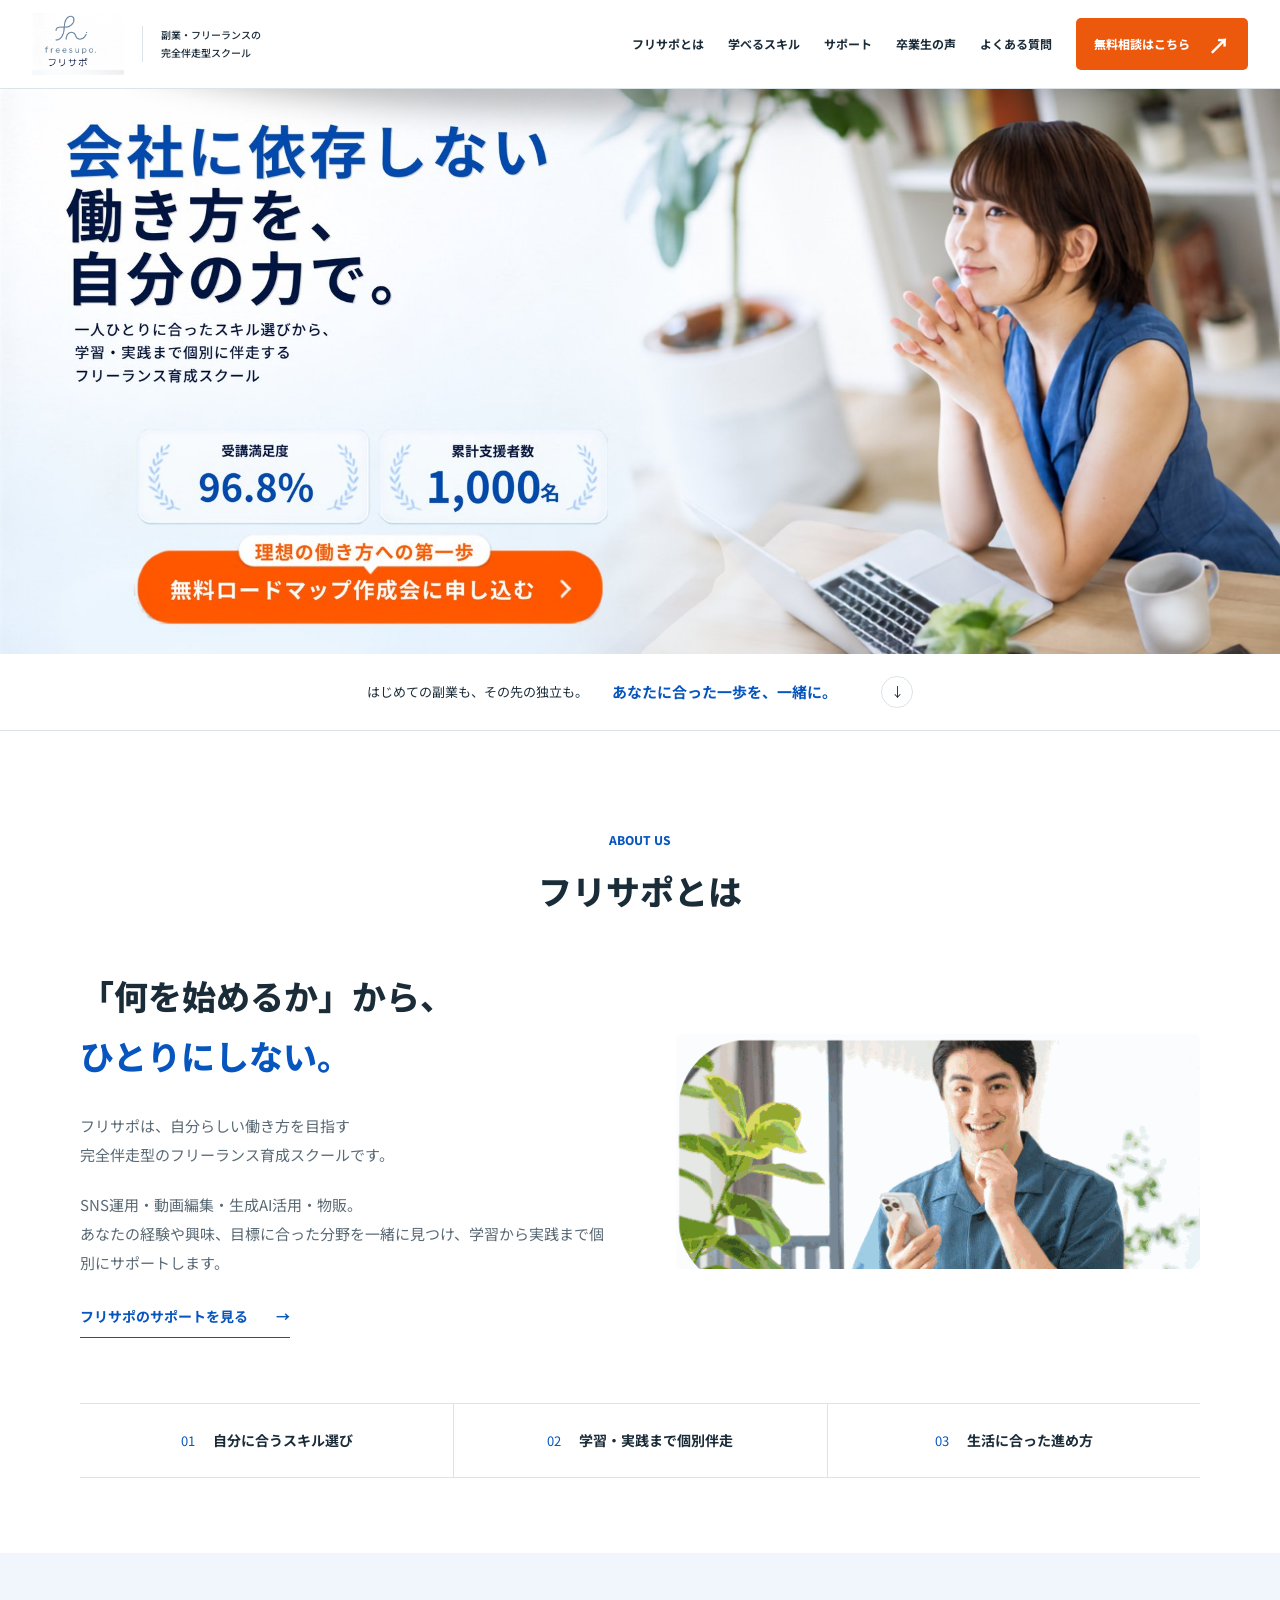
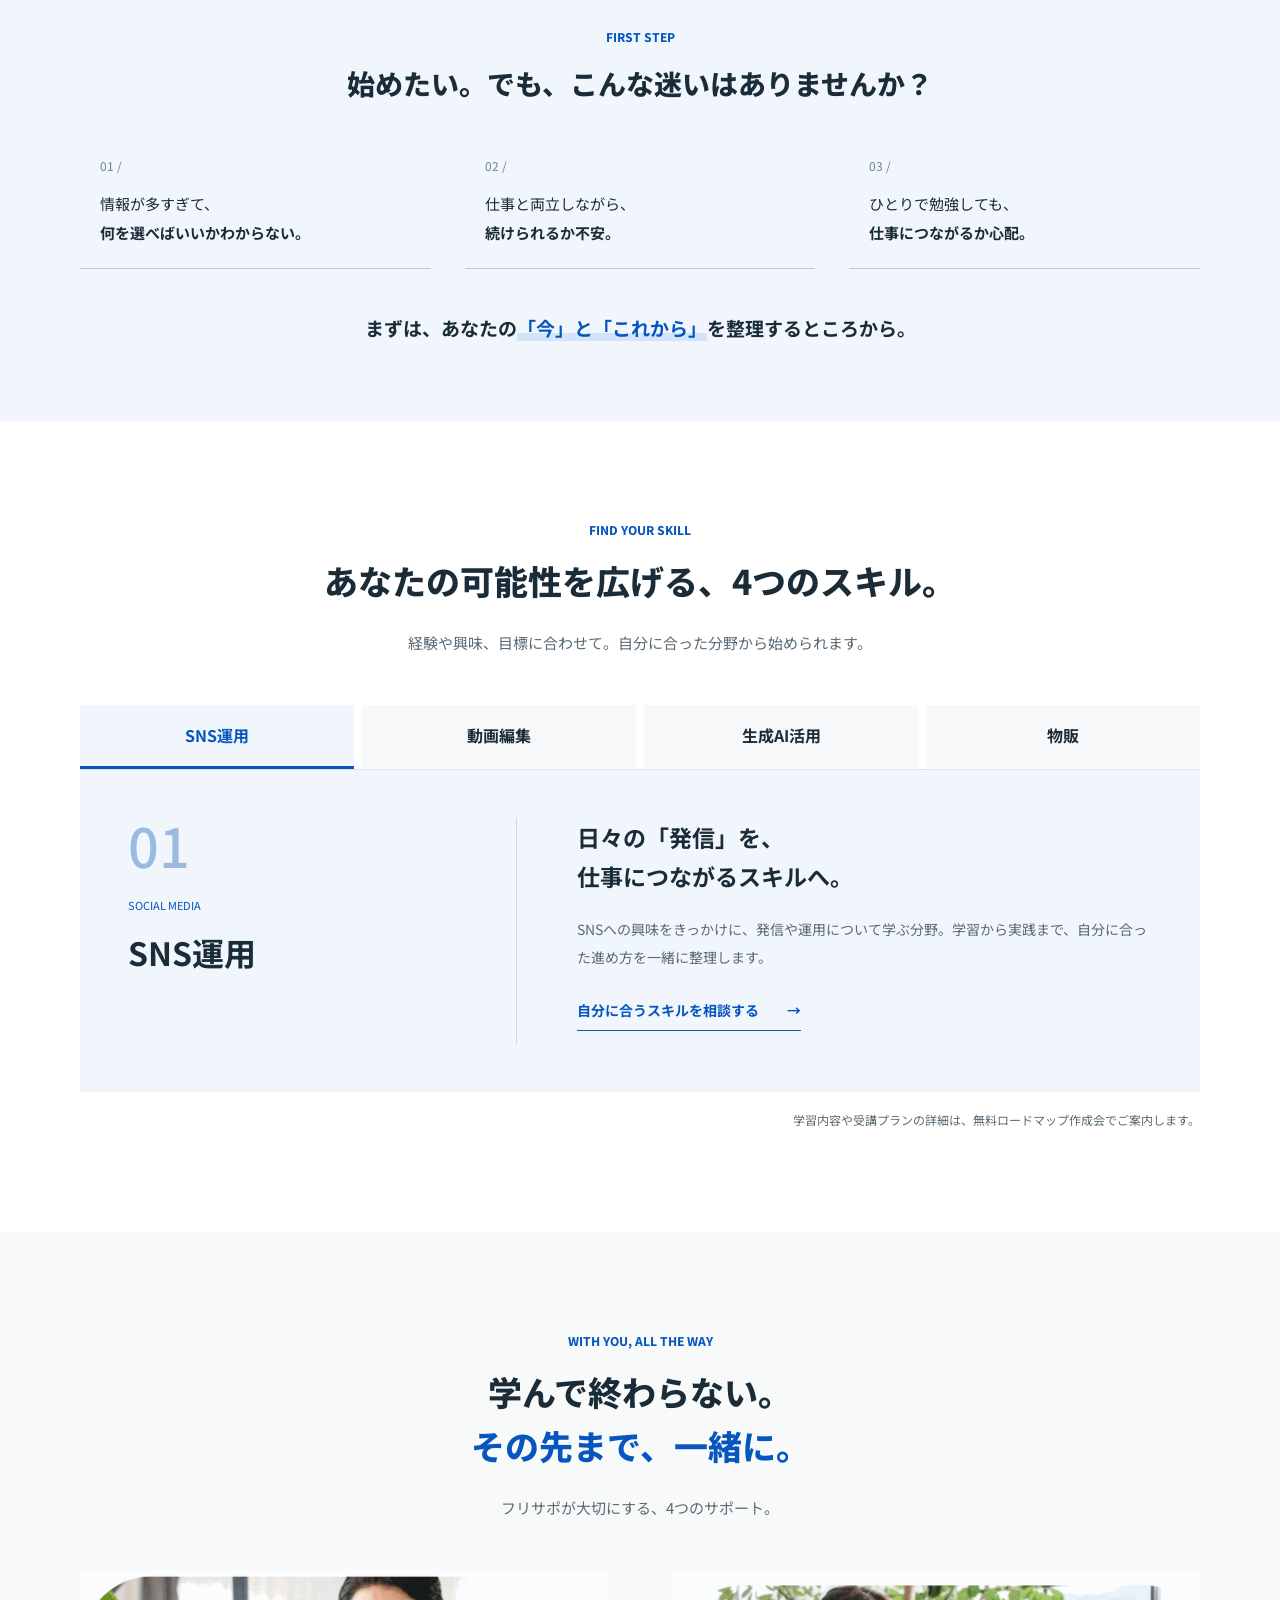
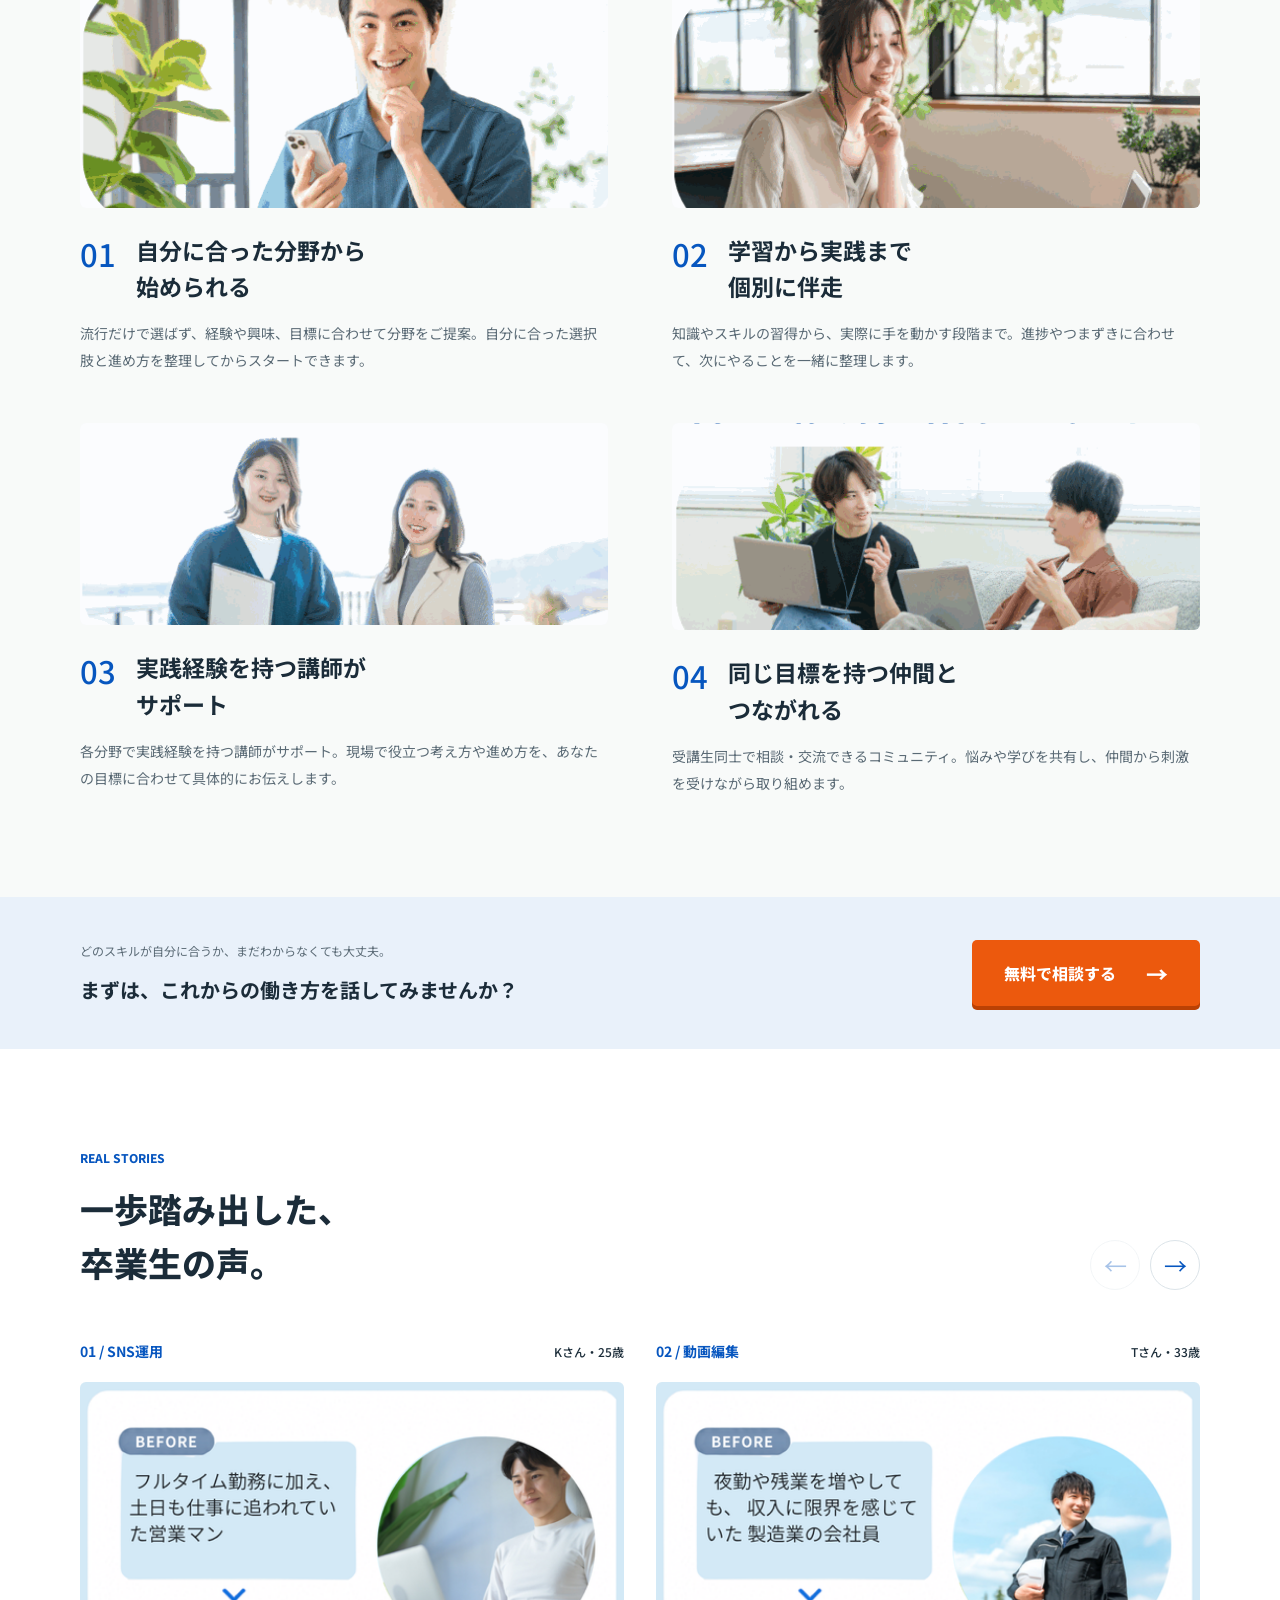
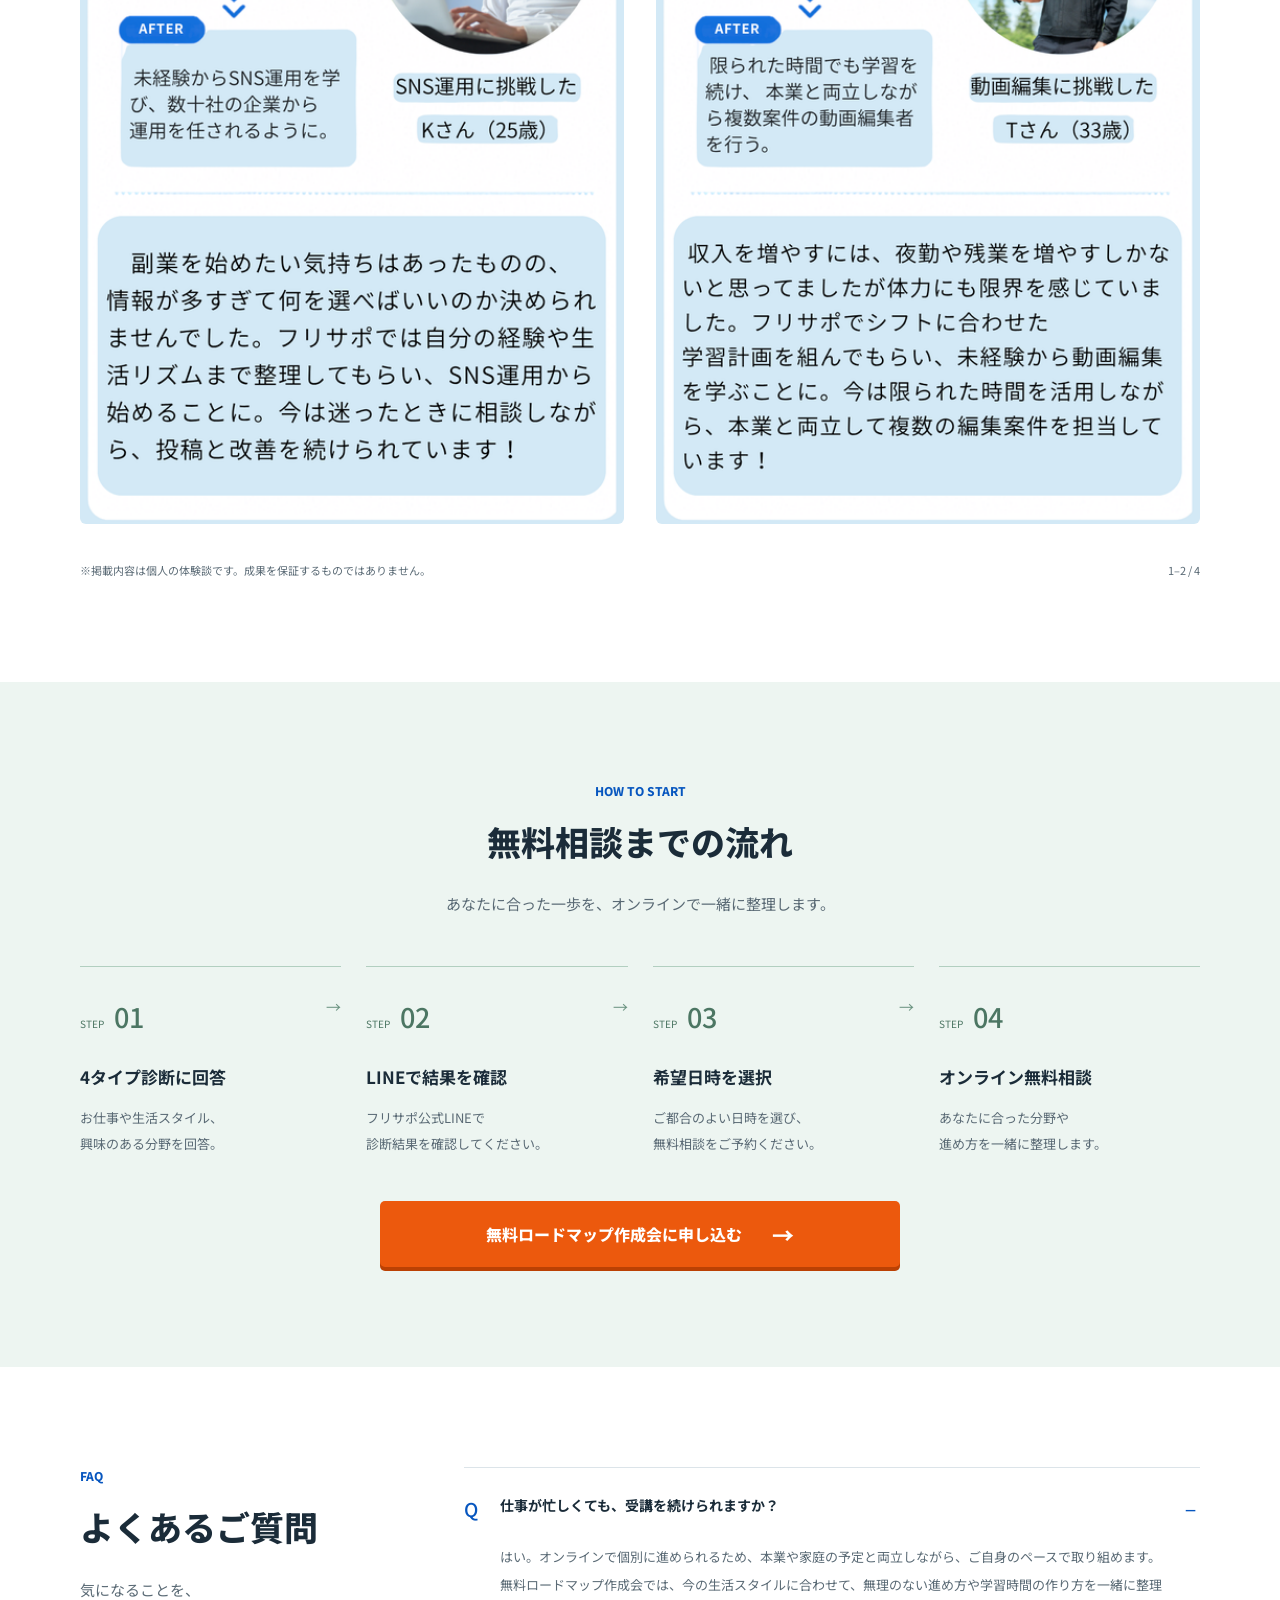
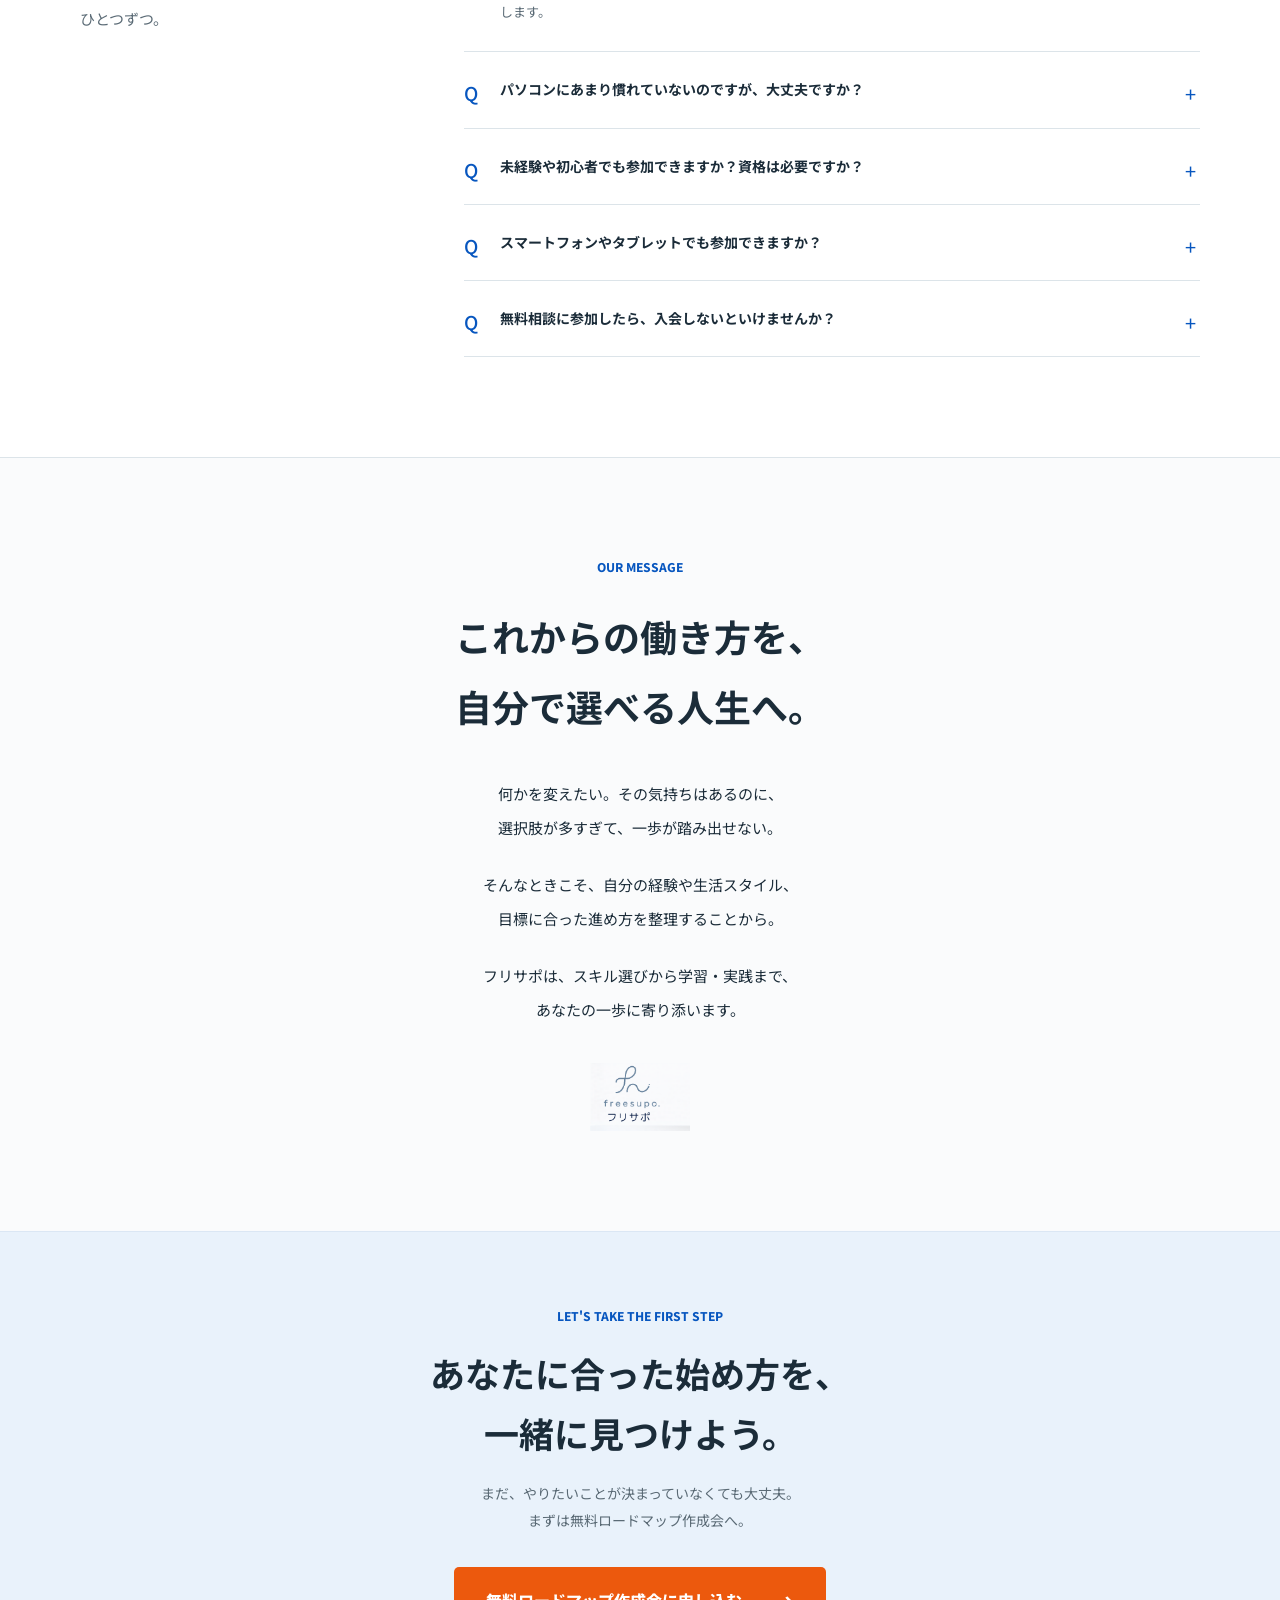
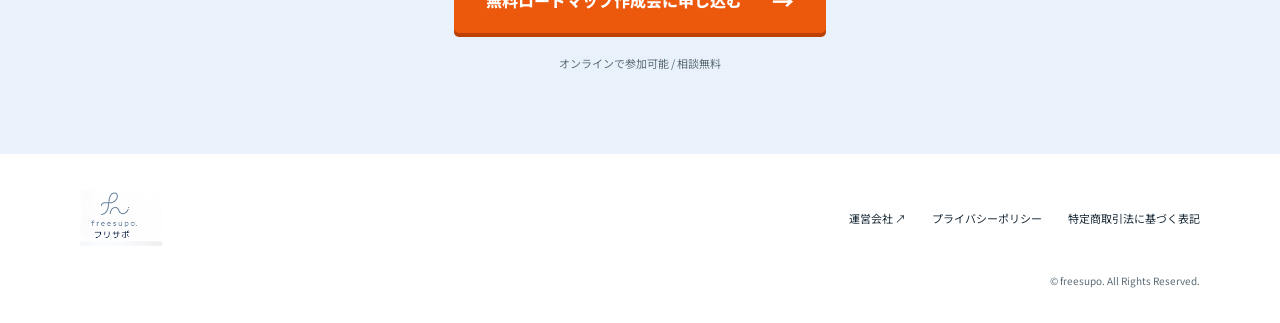
==== commit 7025c2d9: "Correct consultation order and simplify about photo layout" ====
--- a/index.html
+++ b/index.html
@@ -42,7 +42,7 @@
       <div class="section-heading"><p class="eyebrow">ABOUT US</p><h2>フリサポとは</h2></div>
       <div class="about-content">
         <div class="about-copy"><p class="lead">「何を始めるか」から、<br><em>ひとりにしない。</em></p><p>フリサポは、自分らしい働き方を目指す<br class="desktop-only">完全伴走型のフリーランス育成スクールです。</p><p>SNS運用・動画編集・生成AI活用・物販。<br>あなたの経験や興味、目標に合った分野を一緒に見つけ、学習から実践まで個別にサポートします。</p><a class="text-link" href="#support">フリサポのサポートを見る <span aria-hidden="true">→</span></a></div>
-        <div class="about-visual"><div class="source-photo photo-one"><img src="images/feature.png" width="753" height="2089" loading="lazy" alt="スマートフォンを手に笑顔で学ぶ男性"></div><p class="photo-caption">YOUR PACE. YOUR FUTURE.</p><div class="visual-note">自分に合う学びが、<br>これからの選択肢になる。</div></div>
+        <div class="about-visual"><div class="source-photo photo-one"><img src="images/feature.png" width="753" height="2089" loading="lazy" alt="スマートフォンを手に笑顔で学ぶ男性"></div></div>
       </div>
       <div class="about-values"><div><span>01</span><strong>自分に合うスキル選び</strong></div><div><span>02</span><strong>学習・実践まで個別伴走</strong></div><div><span>03</span><strong>生活に合った進め方</strong></div></div>
     </div></section>
@@ -81,7 +81,7 @@
     </div></section>
     <section class="section flow" id="flow"><div class="container">
       <div class="section-heading"><p class="eyebrow">HOW TO START</p><h2>無料相談までの流れ</h2><p>あなたに合った一歩を、オンラインで一緒に整理します。</p></div>
-      <ol class="flow-list"><li><span class="step">STEP <b>01</b></span><h3>LINEで友だち追加</h3><p>フリサポ公式LINEを<br>友だち追加してください。</p></li><li><span class="step">STEP <b>02</b></span><h3>4タイプ診断に回答</h3><p>お仕事や生活スタイル、<br>興味のある分野を回答。</p></li><li><span class="step">STEP <b>03</b></span><h3>希望日時を選択</h3><p>ご都合のよい日時を選び、<br>無料相談をご予約ください。</p></li><li><span class="step">STEP <b>04</b></span><h3>オンライン無料相談</h3><p>あなたに合った分野や<br>進め方を一緒に整理します。</p></li></ol>
+      <ol class="flow-list"><li><span class="step">STEP <b>01</b></span><h3>4タイプ診断に回答</h3><p>お仕事や生活スタイル、<br>興味のある分野を回答。</p></li><li><span class="step">STEP <b>02</b></span><h3>LINEで結果を確認</h3><p>フリサポ公式LINEで<br>診断結果を確認してください。</p></li><li><span class="step">STEP <b>03</b></span><h3>希望日時を選択</h3><p>ご都合のよい日時を選び、<br>無料相談をご予約ください。</p></li><li><span class="step">STEP <b>04</b></span><h3>オンライン無料相談</h3><p>あなたに合った分野や<br>進め方を一緒に整理します。</p></li></ol>
       <a class="button flow-button" href="https://freesupo.info/lp/shindan-men/meta/official_hp/">無料ロードマップ作成会に申し込む <span aria-hidden="true">→</span></a>
     </div></section>
     <section class="section faq" id="faq"><div class="container faq-layout"><div class="section-heading"><p class="eyebrow">FAQ</p><h2>よくあるご質問</h2><p>気になることを、<br>ひとつずつ。</p></div><div class="faq-list">
--- a/styles.css
+++ b/styles.css
@@ -4,9 +4,9 @@
 body{margin:0;color:var(--ink);background:var(--white);font-family:"Noto Sans JP","Hiragino Sans",Meiryo,sans-serif;font-size:15px;line-height:1.95;-webkit-font-smoothing:antialiased}
 body,p,h1,h2,h3,h4,figure{margin:0}a{color:inherit;text-decoration:none}button{font:inherit;cursor:pointer}img{max-width:100%;display:block}button,a,summary{-webkit-tap-highlight-color:transparent}a:focus-visible,button:focus-visible,summary:focus-visible,[tabindex]:focus-visible{outline:3px solid var(--blue);outline-offset:5px}em{font-style:normal;color:var(--blue)}.sr-only{position:absolute;width:1px;height:1px;padding:0;margin:-1px;overflow:hidden;clip:rect(0,0,0,0);white-space:nowrap;border:0}.skip-link{position:fixed;top:-70px;left:12px;z-index:100;padding:8px 20px;background:white}.skip-link:focus{top:10px}.container{width:min(1120px,calc(100% - 80px));margin:auto}.section{padding:100px 0}.section-heading{margin-bottom:48px;text-align:center}.eyebrow{font-size:12px;font-weight:800;color:var(--blue);line-height:1.5;margin-bottom:15px}.section-heading h2{font-size:34px;font-weight:800;line-height:1.6}.section-heading>p:last-child:not(.eyebrow){color:var(--muted);margin-top:20px}.mobile-only{display:none}
 .header{position:sticky;top:0;z-index:30;background:rgba(255,255,255,.98);border-bottom:1px solid var(--line)}.header-inner{max-width:1440px;margin:auto;min-height:88px;display:flex;align-items:center;justify-content:space-between;gap:20px;padding:8px 32px}.brand{display:flex;align-items:center;gap:18px;flex-shrink:0}.brand img{width:92px;height:auto}.brand>span{font-size:10px;font-weight:500;line-height:1.8;border-left:1px solid var(--line);padding-left:18px}.header nav{display:flex;align-items:center;gap:24px;font-size:12px;font-weight:700}.header nav>a:not(.button):hover{color:var(--blue)}.button{display:inline-flex;align-items:center;justify-content:center;gap:30px;min-height:64px;padding:15px 32px;background:var(--orange);color:#fff;font-size:16px;font-weight:800;border-radius:5px;box-shadow:0 4px 0 #bb4104;line-height:1.65;transition:background .2s,transform .2s;text-align:center}.button:hover{background:#d74b08;transform:translateY(-2px)}.button span{font-size:22px;flex-shrink:0}.button-small{font-size:12px;min-height:43px;padding:8px 18px;gap:18px;box-shadow:none}.menu-toggle{display:none}.hero{position:relative;background:#edf5fa;max-width:1920px;margin:auto}.hero picture,.hero img{width:100%;height:auto;display:block}.hero-link{position:absolute;left:10.6%;top:81.8%;width:36.8%;height:13%;border-radius:60px}.hero-link:hover{background:rgba(255,255,255,.12)}.hero-link:focus-visible{outline:4px solid #111;outline-offset:5px}.intro-strip{padding:22px 40px;display:flex;justify-content:center;align-items:center;gap:24px;border-bottom:1px solid var(--line);font-size:13px}.intro-strip strong{color:var(--blue);font-size:15px}.intro-strip a{display:grid;place-items:center;width:32px;height:32px;border:1px solid var(--line);border-radius:50%;margin-left:20px}
-.about{padding-bottom:75px}.about-content{display:grid;grid-template-columns:1fr 1fr;gap:72px;align-items:center}.lead{font-size:34px;font-weight:800;line-height:1.75;margin-bottom:26px}.about-copy>p:not(.lead){margin-top:20px;color:var(--muted)}.text-link{display:inline-flex;align-items:center;gap:28px;color:var(--blue);font-size:14px;font-weight:700;margin-top:26px;padding-bottom:6px;border-bottom:1px solid var(--blue)}.text-link:hover{color:var(--ink)}.about-visual{position:relative;padding-bottom:60px}
+.about{padding-bottom:75px}.about-content{display:grid;grid-template-columns:1fr 1fr;gap:72px;align-items:center}.lead{font-size:34px;font-weight:800;line-height:1.75;margin-bottom:26px}.about-copy>p:not(.lead){margin-top:20px;color:var(--muted)}.text-link{display:inline-flex;align-items:center;gap:28px;color:var(--blue);font-size:14px;font-weight:700;margin-top:26px;padding-bottom:6px;border-bottom:1px solid var(--blue)}.text-link:hover{color:var(--ink)}.about-visual{min-width:0}
 /* Display photo regions from the supplied composite without changing source assets. */
-.source-photo{position:relative;aspect-ratio:535/240;overflow:hidden;background:#f5f7f8}.source-photo img{position:absolute;max-width:none;width:140.748%;height:auto;left:-22.99%}.photo-one img{top:-130%}.photo-two img{top:-335.417%}.photo-three img{top:-531.25%}.photo-four img{top:-711.667%}.photo-three{aspect-ratio:535/205}.photo-three img{top:-621.951%}.photo-four{aspect-ratio:535/210}.photo-four img{top:-813.333%}.about-visual .source-photo{border-radius:75px 0 0 0}.photo-caption{font-size:10px;color:var(--muted);margin-top:12px}.visual-note{position:absolute;bottom:0;right:-12px;background:var(--mint);padding:20px 30px;font-size:19px;font-weight:700;line-height:1.8;border-left:3px solid #79a893}.about-values{display:grid;grid-template-columns:repeat(3,1fr);margin-top:65px;border-top:1px solid var(--line);border-bottom:1px solid var(--line)}.about-values>div{display:flex;align-items:center;justify-content:center;gap:18px;padding:23px 10px}.about-values>div+div{border-left:1px solid var(--line)}.about-values span{font-size:13px;color:var(--blue)}.about-values strong{font-size:14px}
+.source-photo{position:relative;aspect-ratio:535/240;overflow:hidden;background:#f5f7f8}.source-photo img{position:absolute;max-width:none;width:140.748%;height:auto;left:-22.99%}.photo-one img{top:-130%}.photo-two img{top:-335.417%}.photo-three img{top:-531.25%}.photo-four img{top:-711.667%}.photo-three{aspect-ratio:535/205}.photo-three img{top:-621.951%}.photo-four{aspect-ratio:535/210}.photo-four img{top:-813.333%}.about-visual .source-photo{border-radius:6px}.about-values{display:grid;grid-template-columns:repeat(3,1fr);margin-top:65px;border-top:1px solid var(--line);border-bottom:1px solid var(--line)}.about-values>div{display:flex;align-items:center;justify-content:center;gap:18px;padding:23px 10px}.about-values>div+div{border-left:1px solid var(--line)}.about-values span{font-size:13px;color:var(--blue)}.about-values strong{font-size:14px}
 .worries{background:var(--pale);padding:75px 0}.worries h2{font-size:28px}.worry-grid{display:grid;grid-template-columns:repeat(3,1fr);gap:34px}.worry-grid p{padding:0 20px 20px;border-bottom:1px solid #b8cbdc;font-size:15px}.worry-grid span{display:block;color:#718493;font-size:12px;margin-bottom:12px}.worry-answer{font-size:19px;text-align:center;font-weight:700;margin-top:40px}.worry-answer em{box-shadow:inset 0 -8px #d4e5fb}
 .skill-tabs{display:grid;grid-template-columns:repeat(4,1fr);border-bottom:1px solid var(--line);gap:8px}.skill-tabs a{display:grid;place-items:center;font-size:16px;min-height:64px;font-weight:700;border-bottom:3px solid transparent;background:#f6f8fa}.skill-tabs a:hover{background:#eaf2fa}.skill-tabs a[aria-selected=true]{color:var(--blue);border-color:var(--blue);background:var(--pale)}.skill-panel{display:grid;grid-template-columns:38% 1fr;gap:60px;padding:48px;background:var(--pale);min-height:322px}.skill-panel[hidden]{display:none}.skill-title{border-right:1px solid #c8d9ed}.skill-number{font-size:54px;font-weight:500;color:#9cbade;line-height:1}.skill-title p{font-size:11px;color:var(--blue);margin-top:18px}.skill-title h3{font-size:32px;margin-top:5px}.skill-description h4{font-size:23px;line-height:1.7;margin-bottom:20px}.skill-description>p{color:var(--muted);font-size:14px}.skill-footnote{font-size:12px;color:var(--muted);margin-top:16px;text-align:right}.skill-panel[data-panel=movie]{background:#fff5ed}.skill-panel[data-panel=ai]{background:var(--mint)}.skill-panel[data-panel=buppan]{background:#fcf5f5}
 .support{background:#f8faf9}.support-grid{display:grid;grid-template-columns:repeat(2,1fr);column-gap:64px;row-gap:48px}.support-item .source-photo{border-radius:6px}.support-title{display:flex;align-items:flex-start;gap:20px;margin:24px 0 15px}.support-title>span{color:var(--blue);font-size:31px;font-weight:500;line-height:1.4}.support-title h3{font-size:23px;line-height:1.6}.support-item>p{font-size:14px;color:var(--muted)}.consult-band{padding:42px 0;background:#e9f1fa}.consult-inner{display:flex;justify-content:space-between;align-items:center;gap:28px}.consult-inner p{font-size:12px;color:var(--muted);margin-bottom:9px}.consult-inner h2{font-size:20px;line-height:1.75}.consult-inner .button{flex-shrink:0}
@@ -14,6 +14,6 @@
 .flow{background:var(--mint)}.flow-list{list-style:none;display:grid;grid-template-columns:repeat(4,1fr);gap:25px;padding:0;margin:0}.flow-list li{position:relative;border-top:1px solid #b2cfc0;padding-top:24px}.flow-list li:not(:last-child):after{content:'→';position:absolute;right:0;top:25px;color:#6b9381}.step{font-size:10px;color:#4c7663}.step b{font-size:27px;margin-left:8px;font-weight:500}.flow-list h3{font-size:17px;margin:16px 0 12px}.flow-list p{font-size:13px;color:var(--muted)}.flow-button{display:flex;max-width:520px;margin:45px auto 0}.faq-layout{display:grid;grid-template-columns:30% 1fr;gap:48px}.faq-layout .section-heading{text-align:left}.faq-list{border-top:1px solid var(--line)}details{border-bottom:1px solid var(--line)}summary{cursor:pointer;list-style:none;position:relative;padding:25px 35px 25px 36px;font-weight:700;font-size:14px;line-height:1.8}summary::-webkit-details-marker{display:none}summary:before{content:'Q';position:absolute;left:0;top:24px;font-size:19px;font-weight:500;color:var(--blue)}summary:after{content:'+';position:absolute;right:4px;top:24px;color:var(--blue);font-size:20px;font-weight:400}details[open] summary:after{content:'−'}details>p{padding:0 35px 26px 36px;font-size:13px;color:var(--muted);line-height:2.1}
 .message{background:#fafbfc;border-top:1px solid var(--line)}.message-inner{max-width:720px;text-align:center}.message h2{font-size:37px;line-height:1.9;font-weight:700;margin:25px 0 35px}.message p:not(.eyebrow){font-size:15px;line-height:2.3;margin-bottom:22px}.message img{width:100px;height:auto;margin:35px auto 0;mix-blend-mode:multiply}.final-cta{background:#e9f2fb;text-align:center;padding:75px 0 80px;border-top:1px solid #dbe7f4}.final-cta h2{font-size:35px;line-height:1.7;margin:18px 0}.final-cta p:not(.eyebrow){font-size:14px;color:var(--muted);margin-bottom:32px}.final-cta small{display:block;font-size:11px;color:var(--muted);margin-top:20px}.footer-inner{padding-top:36px;padding-bottom:32px;display:flex;flex-wrap:wrap;justify-content:space-between;align-items:center;gap:25px}.footer-brand img{width:82px}.footer-inner nav{display:flex;gap:26px;font-size:11px}.footer-inner nav a:hover{color:var(--blue)}.footer-inner>small{font-size:10px;color:var(--muted);width:100%;text-align:right}.mobile-cta{display:none}
 @media(max-width:1150px){.brand>span{display:none}.header nav{gap:17px}.header-inner{padding:8px 24px}.container{width:calc(100% - 64px)}.about-content{gap:40px}.about-values strong{font-size:12px}.support-grid{column-gap:40px}.consult-inner h2{font-size:17px}.lead{font-size:29px}.flow-list h3{font-size:15px}}
-@media(max-width:900px){.header-inner{min-height:72px}.brand img{width:77px}.menu-toggle{display:flex;flex-direction:column;justify-content:center;gap:6px;align-items:center;background:white;border:1px solid var(--line);border-radius:4px;width:44px;height:44px;flex-shrink:0}.menu-toggle span{height:2px;width:19px;background:var(--ink);transition:transform .2s}.menu-toggle[aria-expanded=true] span:first-child{transform:translateY(4px) rotate(45deg)}.menu-toggle[aria-expanded=true] span:last-child{transform:translateY(-4px) rotate(-45deg)}.header nav{display:none;position:absolute;left:0;right:0;top:100%;padding:20px 24px 28px;background:white;border-bottom:1px solid var(--line);box-shadow:0 12px 20px #142e4512}.header nav.is-open{display:grid;grid-template-columns:1fr 1fr;gap:0 24px}.header nav>a{padding:16px 0;border-bottom:1px solid var(--line)}.header nav .button{grid-column:1/-1;margin-top:16px;border:0;padding:12px}.about-content{gap:30px}.lead{font-size:25px}.about-copy>p:not(.lead){font-size:13px}.section-heading h2{font-size:29px}.visual-note{font-size:16px}.skill-panel{gap:28px;padding:35px}.support-title h3{font-size:20px}.consult-inner{flex-direction:column;text-align:center}.flow-list{grid-template-columns:1fr 1fr;gap:30px}.flow-list li:nth-child(2):after{display:none}.faq-layout{grid-template-columns:1fr;gap:0}.faq-layout .section-heading{text-align:center}.faq-layout .section-heading>p:last-child{display:none}}
-@media(max-width:700px){html{scroll-padding-top:85px}.container{width:calc(100% - 40px)}.section{padding:64px 0}.header-inner{min-height:66px;padding:5px 20px}.brand img{width:73px}.brand>span{display:block;font-size:9px;padding-left:12px}.brand{gap:12px}.section-heading{margin-bottom:32px}.section-heading h2{font-size:25px}.eyebrow{font-size:10px;margin-bottom:12px}.section-heading>p:last-child:not(.eyebrow){font-size:12px;margin-top:16px}.hero img{aspect-ratio:900/1525}.hero-link{left:6.3%;top:72%;width:72.3%;height:6.8%;border-radius:30px}.intro-strip{padding:20px;gap:5px;flex-direction:column;font-size:11px;position:relative;align-items:flex-start}.intro-strip strong{font-size:13px}.intro-strip a{position:absolute;right:20px;top:26px}.about-content{grid-template-columns:1fr;gap:30px}.about-copy{text-align:left}.lead{font-size:29px;margin-bottom:20px}.about-copy>p:not(.lead){font-size:14px}.about-visual{margin-top:8px;padding-bottom:50px}.about-visual .source-photo{border-radius:60px 0 0 0}.visual-note{right:0;padding:16px 25px;font-size:17px}.about-values{grid-template-columns:1fr;margin-top:35px}.about-values>div{justify-content:flex-start;padding:15px 12px;gap:22px}.about-values>div+div{border-left:0;border-top:1px solid var(--line)}.about-values strong{font-size:14px}.worries h2{font-size:23px}.worry-grid{grid-template-columns:1fr;gap:22px}.worry-grid p{font-size:14px;padding:0 8px 18px}.worry-grid span{font-size:10px;margin-bottom:6px}.worry-answer{font-size:15px;line-height:2;margin-top:27px}.skill-tabs{gap:3px}.skill-tabs a{font-size:12px;min-height:56px}.skill-panel{grid-template-columns:1fr;gap:22px;padding:28px 22px;min-height:436px}.skill-title{border-right:0;position:relative;border-bottom:1px solid #c8d9ed;padding-bottom:18px}.skill-number{position:absolute;right:0;top:6px;font-size:48px}.skill-title p{margin-top:0;font-size:10px}.skill-title h3{font-size:25px;margin-top:3px}.skill-description h4{font-size:22px;margin-bottom:14px}.skill-description>p{font-size:13px}.text-link{font-size:12px;gap:15px;margin-top:22px}.skill-footnote{font-size:10px;text-align:left}.support-grid{grid-template-columns:1fr;gap:38px}.support-title{gap:18px;margin-top:20px;margin-bottom:12px}.support-title>span{font-size:28px}.support-title h3{font-size:21px}.support-item>p{font-size:13px}.consult-band{padding:35px 0}.consult-inner{gap:22px}.consult-inner p{font-size:11px}.consult-inner h2{font-size:18px}.button{font-size:13px;gap:18px;padding:15px 20px;min-height:58px}.heading-row{align-items:end}.heading-row h2{font-size:25px}.arrow-button{width:40px;height:40px;font-size:19px}.carousel-controls{gap:7px}.voice-track{grid-auto-columns:90%;gap:18px;padding-bottom:16px}.voice-card h3{font-size:11px;gap:6px}.voice-card h3 span{font-size:12px}.voice-bottom{font-size:9px;align-items:flex-start;gap:12px}.flow-list{gap:25px 18px}.step b{font-size:25px}.flow-list li{padding-top:16px}.flow-list li:not(:last-child):after{top:16px}.flow-list h3{font-size:13px;margin-top:12px}.flow-list p{font-size:11px}.flow-button{margin-top:30px;font-size:12px;gap:10px;padding:14px 10px}summary{font-size:13px;padding-top:22px;padding-bottom:22px}summary:before,summary:after{top:20px}details>p{font-size:12px;padding-right:8px}.message h2{font-size:27px}.message p:not(.eyebrow){font-size:13px}.message img{width:90px}.final-cta{padding:60px 0}.final-cta h2{font-size:26px}.final-cta p:not(.eyebrow){font-size:12px}.final-cta .button{width:100%;font-size:12px;padding:16px 8px;gap:12px}.footer-inner{padding-top:25px;padding-bottom:130px;gap:20px}.footer-inner nav{flex-direction:column;gap:12px;font-size:10px}.footer-inner>small{text-align:center}.mobile-cta{display:flex;position:fixed;bottom:0;left:0;right:0;z-index:25;background:rgba(255,255,255,.98);padding:8px 20px calc(12px + env(safe-area-inset-bottom));border-top:1px solid var(--line);align-items:center;flex-direction:column;gap:5px}.mobile-cta>span{font-size:10px;font-weight:700;line-height:1.4}.mobile-cta .button{width:min(100%,420px);min-height:44px;padding:9px 15px;font-size:13px;box-shadow:0 3px 0 #bb4104}.mobile-cta .button span{font-size:19px}.mobile-only{display:block}.desktop-only{display:none}}
+@media(max-width:900px){.header-inner{min-height:72px}.brand img{width:77px}.menu-toggle{display:flex;flex-direction:column;justify-content:center;gap:6px;align-items:center;background:white;border:1px solid var(--line);border-radius:4px;width:44px;height:44px;flex-shrink:0}.menu-toggle span{height:2px;width:19px;background:var(--ink);transition:transform .2s}.menu-toggle[aria-expanded=true] span:first-child{transform:translateY(4px) rotate(45deg)}.menu-toggle[aria-expanded=true] span:last-child{transform:translateY(-4px) rotate(-45deg)}.header nav{display:none;position:absolute;left:0;right:0;top:100%;padding:20px 24px 28px;background:white;border-bottom:1px solid var(--line);box-shadow:0 12px 20px #142e4512}.header nav.is-open{display:grid;grid-template-columns:1fr 1fr;gap:0 24px}.header nav>a{padding:16px 0;border-bottom:1px solid var(--line)}.header nav .button{grid-column:1/-1;margin-top:16px;border:0;padding:12px}.about-content{gap:30px}.lead{font-size:25px}.about-copy>p:not(.lead){font-size:13px}.section-heading h2{font-size:29px}.skill-panel{gap:28px;padding:35px}.support-title h3{font-size:20px}.consult-inner{flex-direction:column;text-align:center}.flow-list{grid-template-columns:1fr 1fr;gap:30px}.flow-list li:nth-child(2):after{display:none}.faq-layout{grid-template-columns:1fr;gap:0}.faq-layout .section-heading{text-align:center}.faq-layout .section-heading>p:last-child{display:none}}
+@media(max-width:700px){html{scroll-padding-top:85px}.container{width:calc(100% - 40px)}.section{padding:64px 0}.header-inner{min-height:66px;padding:5px 20px}.brand img{width:73px}.brand>span{display:block;font-size:9px;padding-left:12px}.brand{gap:12px}.section-heading{margin-bottom:32px}.section-heading h2{font-size:25px}.eyebrow{font-size:10px;margin-bottom:12px}.section-heading>p:last-child:not(.eyebrow){font-size:12px;margin-top:16px}.hero img{aspect-ratio:900/1525}.hero-link{left:6.3%;top:72%;width:72.3%;height:6.8%;border-radius:30px}.intro-strip{padding:20px;gap:5px;flex-direction:column;font-size:11px;position:relative;align-items:flex-start}.intro-strip strong{font-size:13px}.intro-strip a{position:absolute;right:20px;top:26px}.about-content{grid-template-columns:1fr;gap:30px}.about-copy{text-align:left}.lead{font-size:29px;margin-bottom:20px}.about-copy>p:not(.lead){font-size:14px}.about-visual{margin-top:8px}.about-values{grid-template-columns:1fr;margin-top:35px}.about-values>div{justify-content:flex-start;padding:15px 12px;gap:22px}.about-values>div+div{border-left:0;border-top:1px solid var(--line)}.about-values strong{font-size:14px}.worries h2{font-size:23px}.worry-grid{grid-template-columns:1fr;gap:22px}.worry-grid p{font-size:14px;padding:0 8px 18px}.worry-grid span{font-size:10px;margin-bottom:6px}.worry-answer{font-size:15px;line-height:2;margin-top:27px}.skill-tabs{gap:3px}.skill-tabs a{font-size:12px;min-height:56px}.skill-panel{grid-template-columns:1fr;gap:22px;padding:28px 22px;min-height:436px}.skill-title{border-right:0;position:relative;border-bottom:1px solid #c8d9ed;padding-bottom:18px}.skill-number{position:absolute;right:0;top:6px;font-size:48px}.skill-title p{margin-top:0;font-size:10px}.skill-title h3{font-size:25px;margin-top:3px}.skill-description h4{font-size:22px;margin-bottom:14px}.skill-description>p{font-size:13px}.text-link{font-size:12px;gap:15px;margin-top:22px}.skill-footnote{font-size:10px;text-align:left}.support-grid{grid-template-columns:1fr;gap:38px}.support-title{gap:18px;margin-top:20px;margin-bottom:12px}.support-title>span{font-size:28px}.support-title h3{font-size:21px}.support-item>p{font-size:13px}.consult-band{padding:35px 0}.consult-inner{gap:22px}.consult-inner p{font-size:11px}.consult-inner h2{font-size:18px}.button{font-size:13px;gap:18px;padding:15px 20px;min-height:58px}.heading-row{align-items:end}.heading-row h2{font-size:25px}.arrow-button{width:40px;height:40px;font-size:19px}.carousel-controls{gap:7px}.voice-track{grid-auto-columns:90%;gap:18px;padding-bottom:16px}.voice-card h3{font-size:11px;gap:6px}.voice-card h3 span{font-size:12px}.voice-bottom{font-size:9px;align-items:flex-start;gap:12px}.flow-list{gap:25px 18px}.step b{font-size:25px}.flow-list li{padding-top:16px}.flow-list li:not(:last-child):after{top:16px}.flow-list h3{font-size:13px;margin-top:12px}.flow-list p{font-size:11px}.flow-button{margin-top:30px;font-size:12px;gap:10px;padding:14px 10px}summary{font-size:13px;padding-top:22px;padding-bottom:22px}summary:before,summary:after{top:20px}details>p{font-size:12px;padding-right:8px}.message h2{font-size:27px}.message p:not(.eyebrow){font-size:13px}.message img{width:90px}.final-cta{padding:60px 0}.final-cta h2{font-size:26px}.final-cta p:not(.eyebrow){font-size:12px}.final-cta .button{width:100%;font-size:12px;padding:16px 8px;gap:12px}.footer-inner{padding-top:25px;padding-bottom:130px;gap:20px}.footer-inner nav{flex-direction:column;gap:12px;font-size:10px}.footer-inner>small{text-align:center}.mobile-cta{display:flex;position:fixed;bottom:0;left:0;right:0;z-index:25;background:rgba(255,255,255,.98);padding:8px 20px calc(12px + env(safe-area-inset-bottom));border-top:1px solid var(--line);align-items:center;flex-direction:column;gap:5px}.mobile-cta>span{font-size:10px;font-weight:700;line-height:1.4}.mobile-cta .button{width:min(100%,420px);min-height:44px;padding:9px 15px;font-size:13px;box-shadow:0 3px 0 #bb4104}.mobile-cta .button span{font-size:19px}.mobile-only{display:block}.desktop-only{display:none}}
 @media(prefers-reduced-motion:reduce){html{scroll-behavior:auto}*,*:before,*:after{transition:none!important;animation:none!important}}
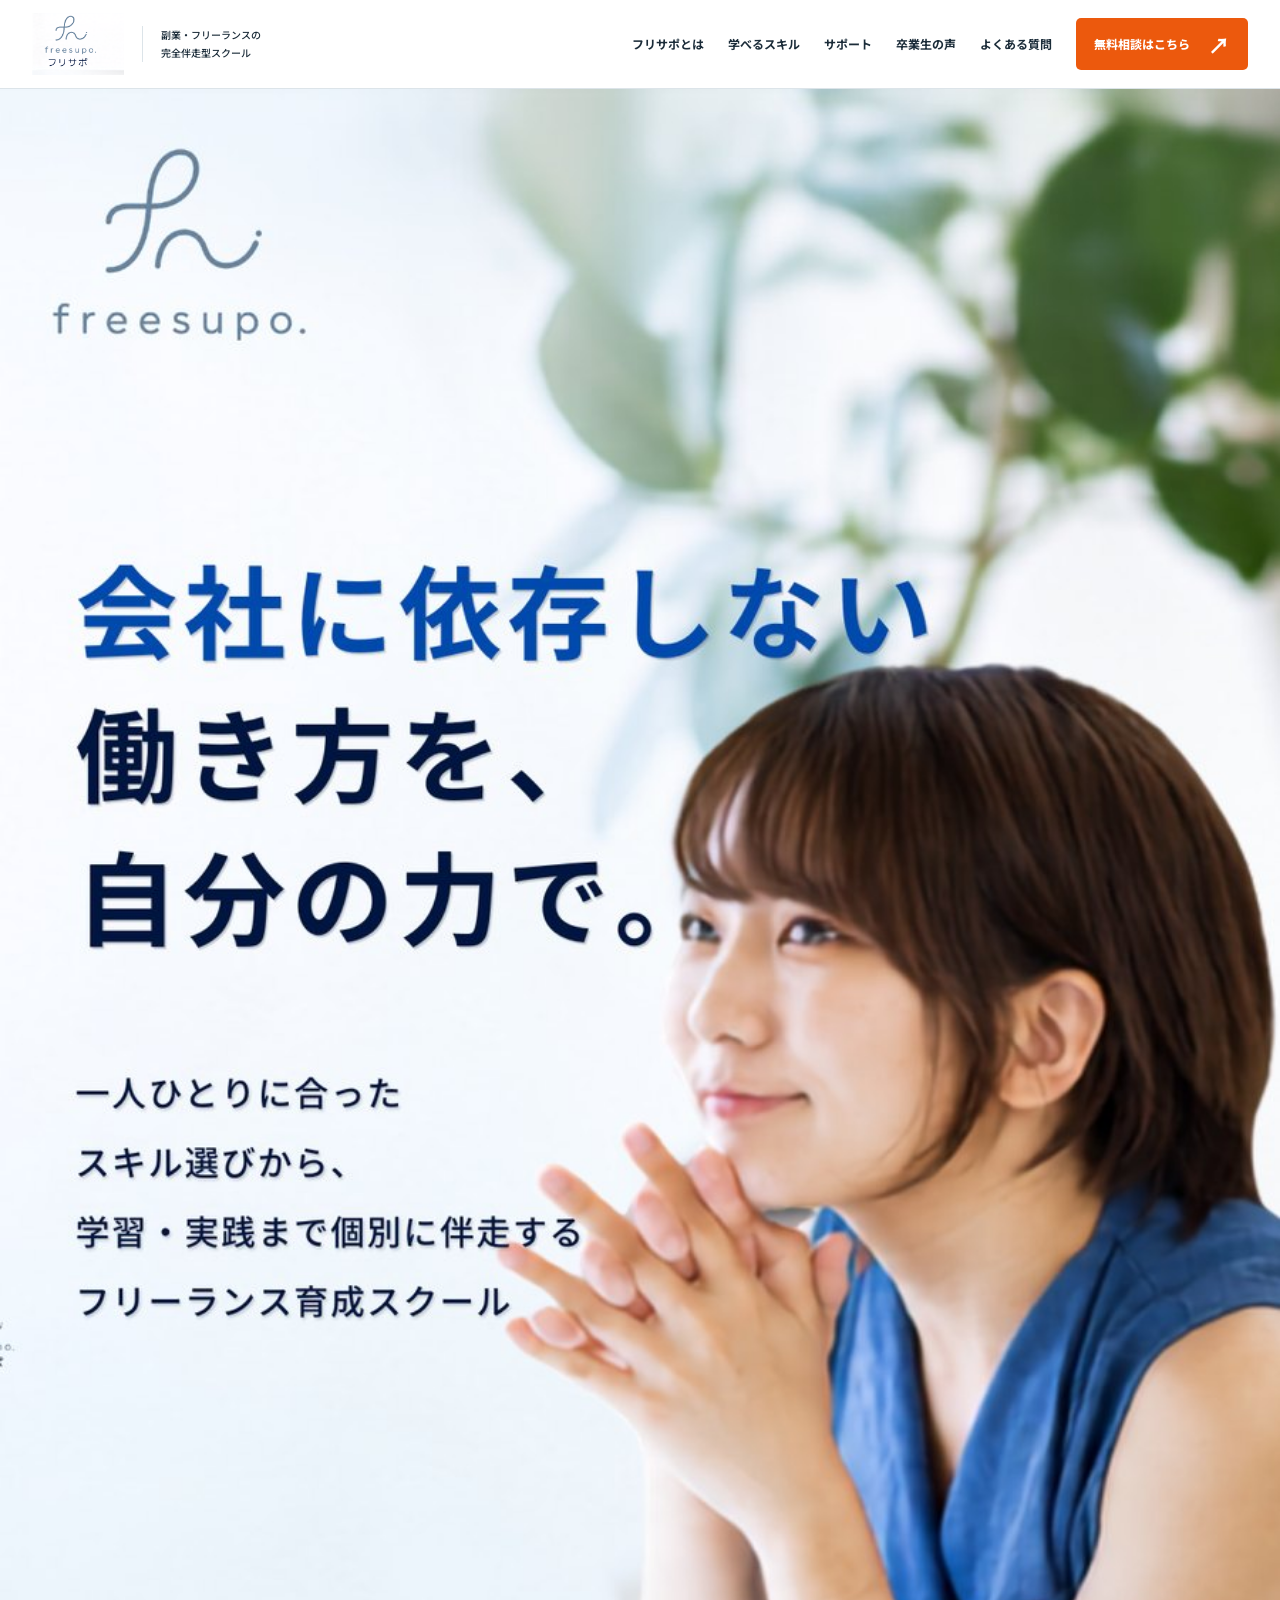
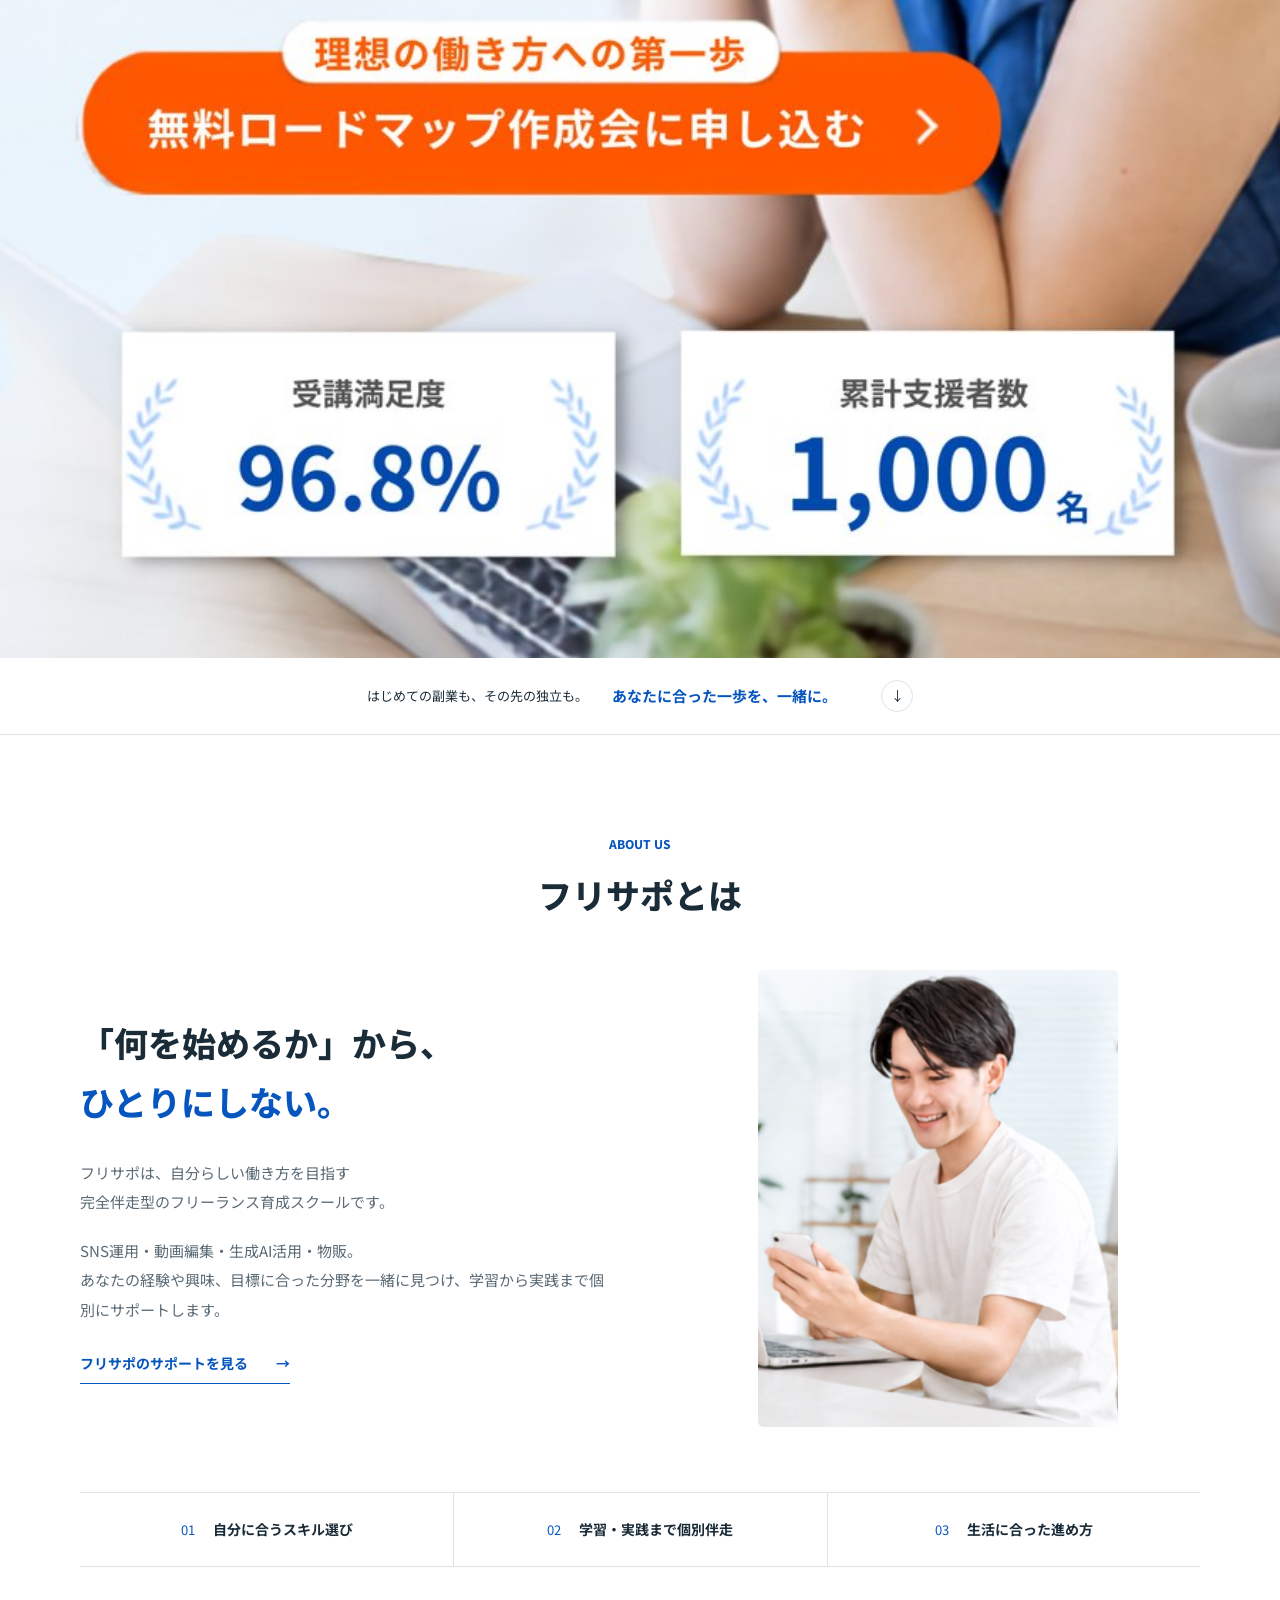
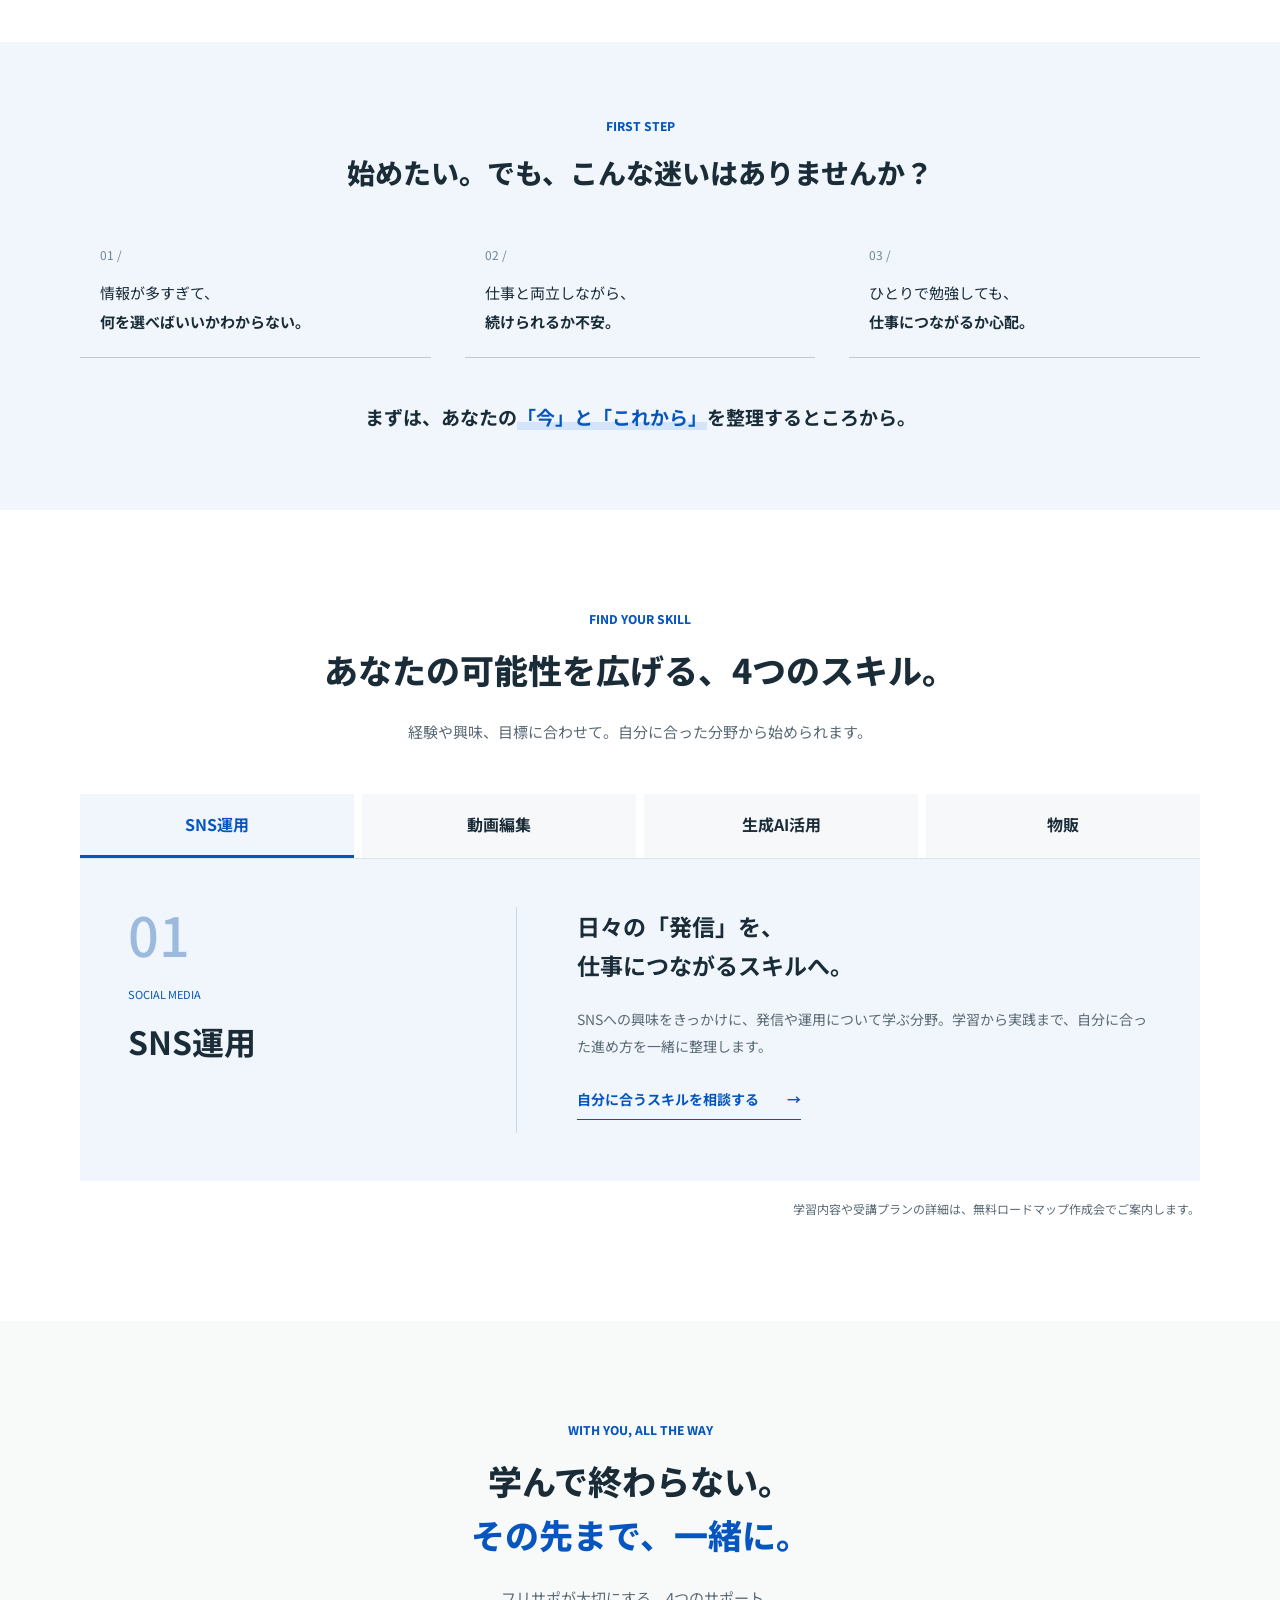
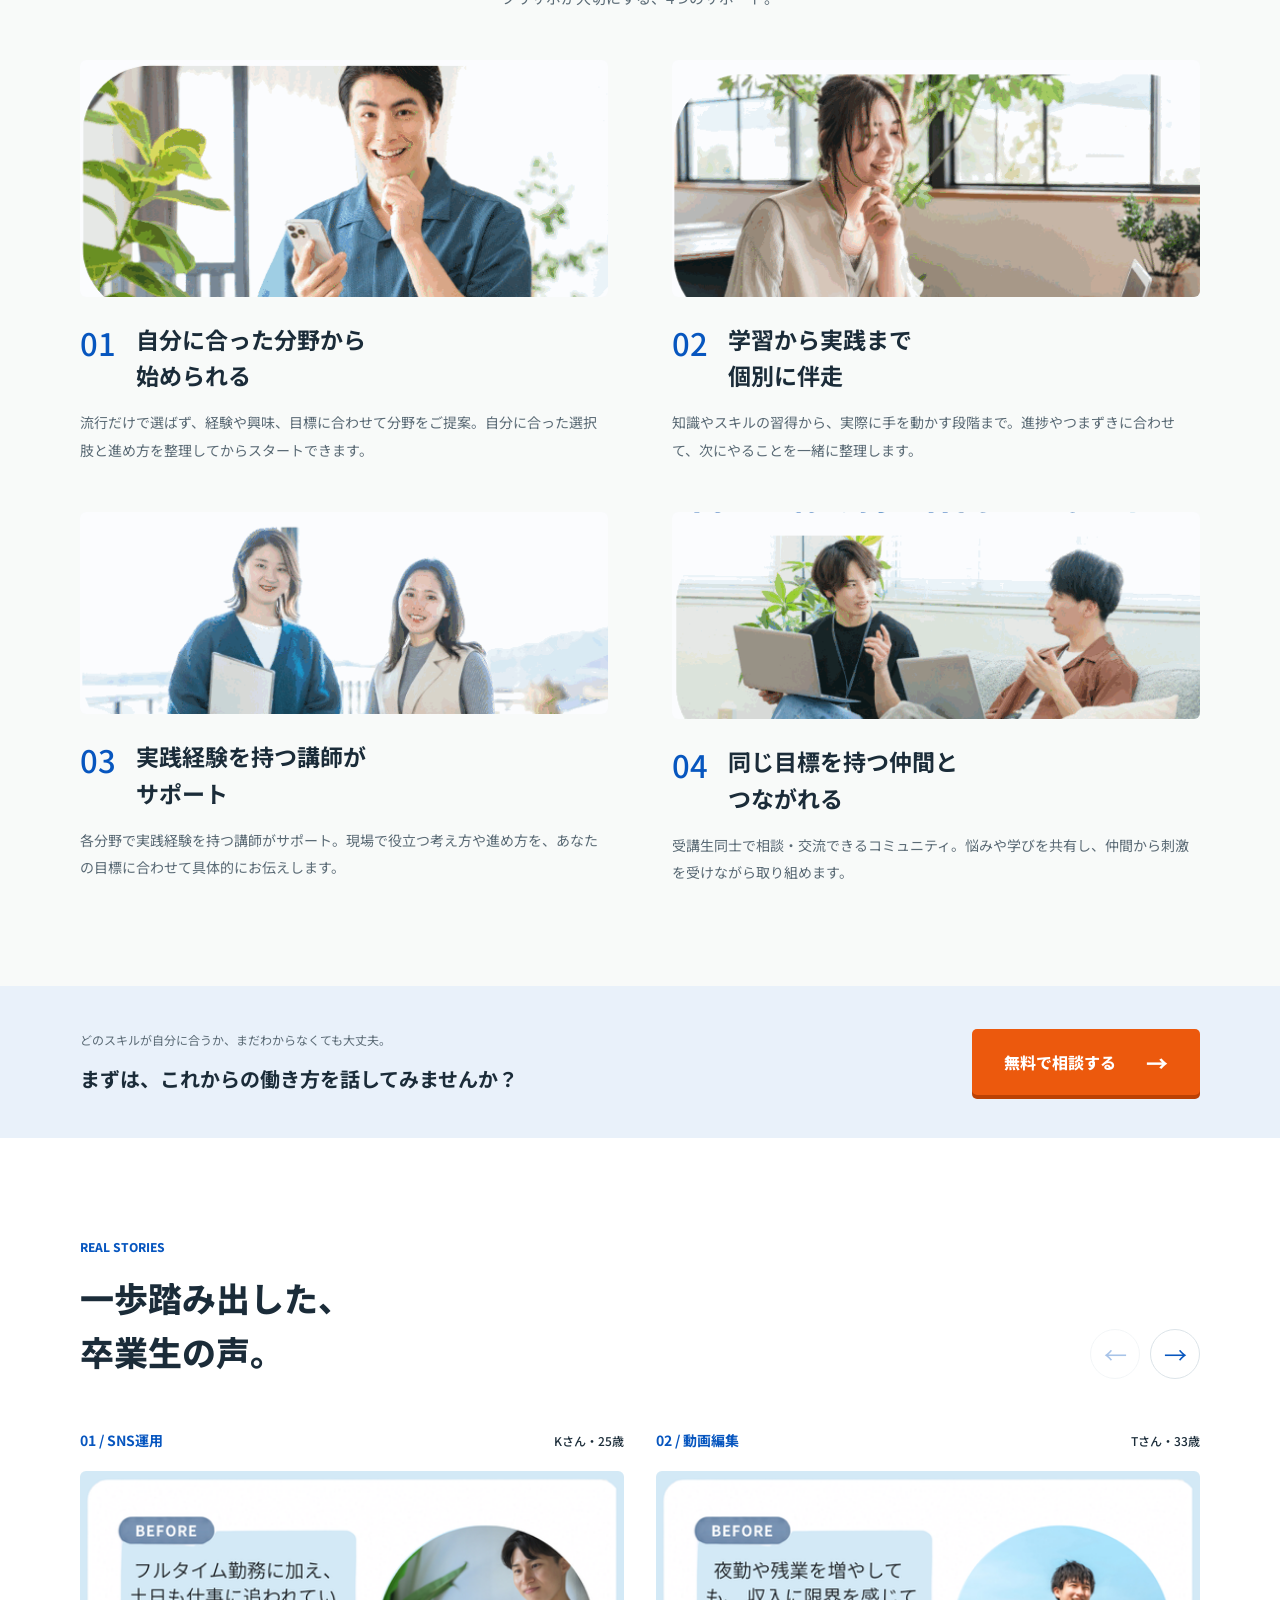
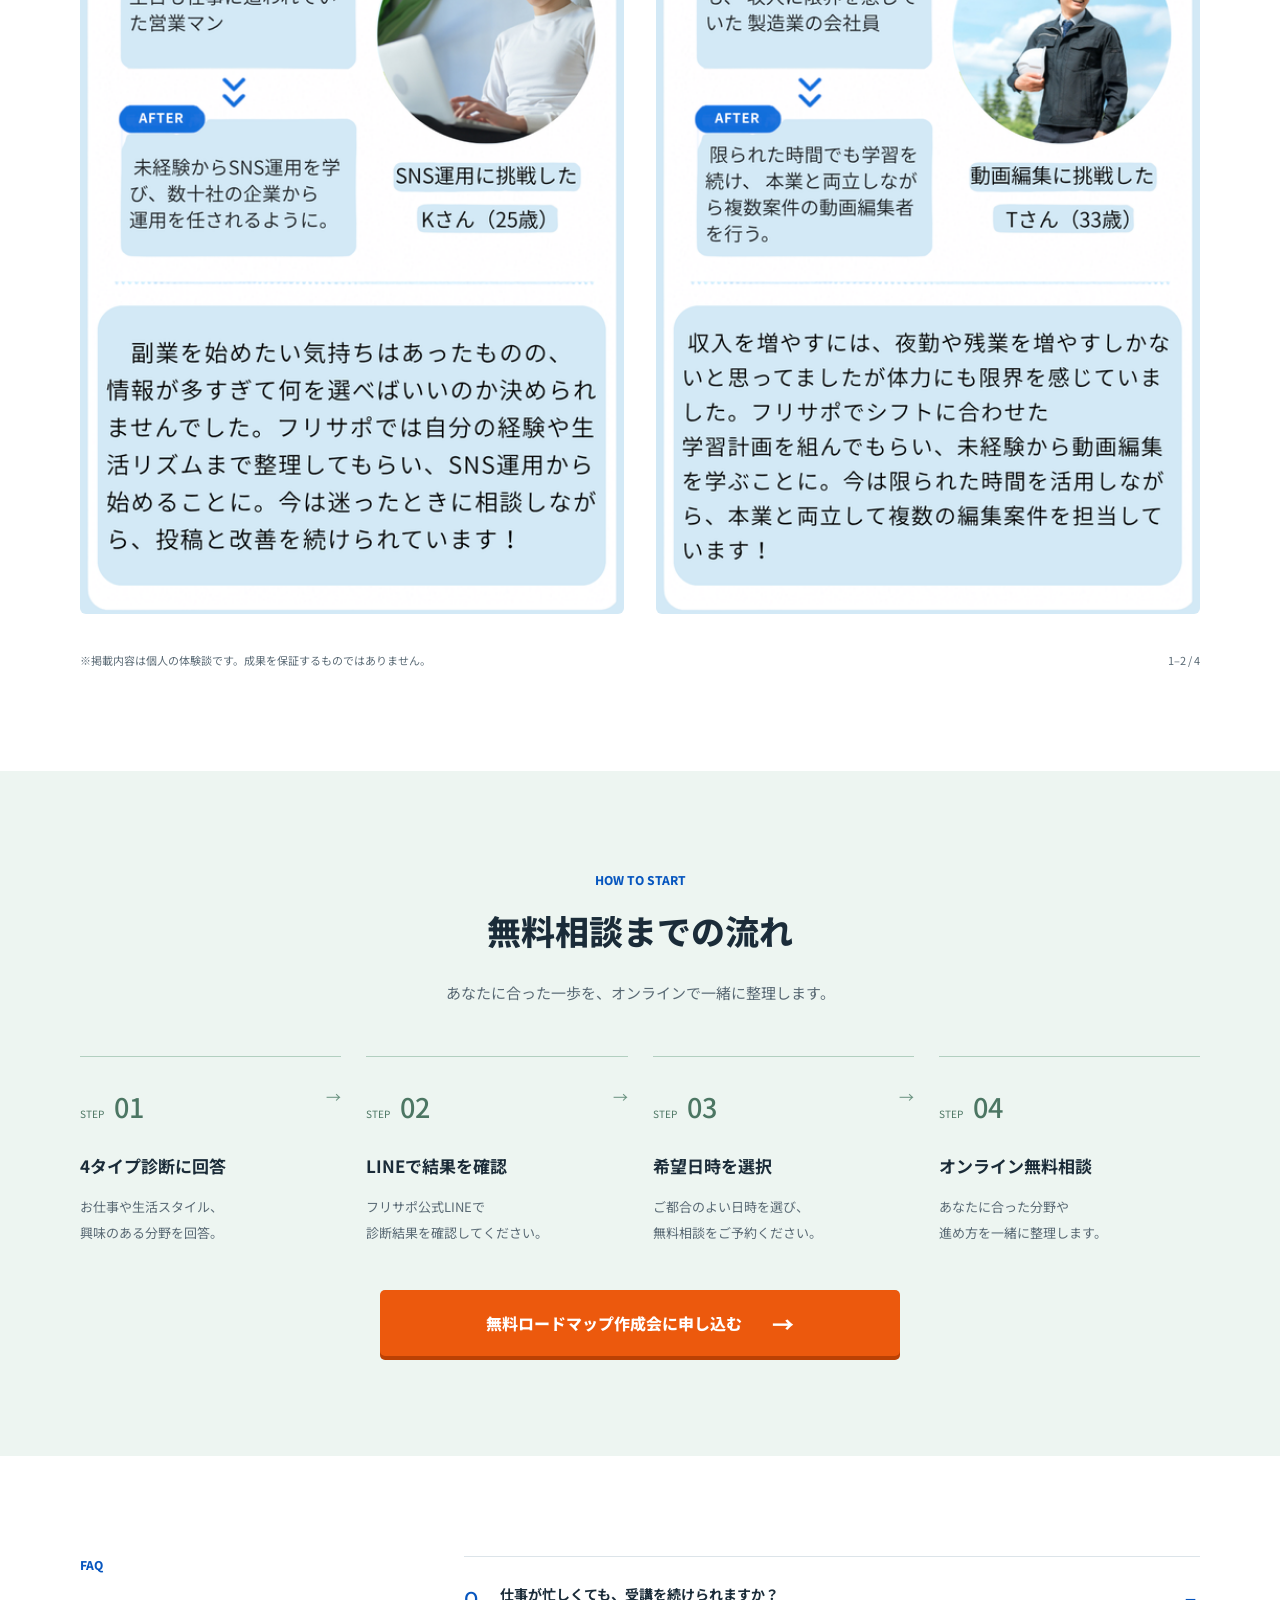
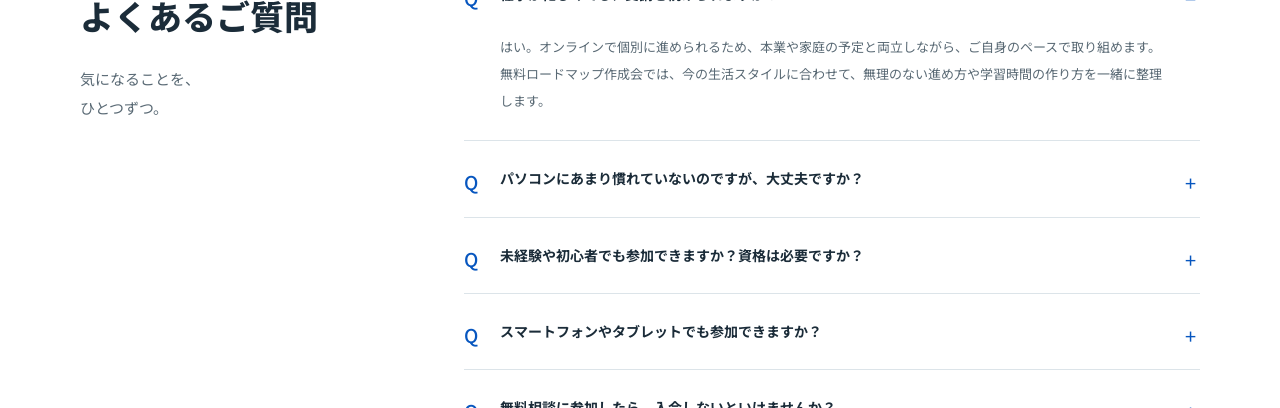
==== commit 7115887c: "Use a distinct photo in the about section" ====
--- a/index.html
+++ b/index.html
@@ -42,7 +42,7 @@
       <div class="section-heading"><p class="eyebrow">ABOUT US</p><h2>フリサポとは</h2></div>
       <div class="about-content">
         <div class="about-copy"><p class="lead">「何を始めるか」から、<br><em>ひとりにしない。</em></p><p>フリサポは、自分らしい働き方を目指す<br class="desktop-only">完全伴走型のフリーランス育成スクールです。</p><p>SNS運用・動画編集・生成AI活用・物販。<br>あなたの経験や興味、目標に合った分野を一緒に見つけ、学習から実践まで個別にサポートします。</p><a class="text-link" href="#support">フリサポのサポートを見る <span aria-hidden="true">→</span></a></div>
-        <div class="about-visual"><div class="source-photo photo-one"><img src="images/feature.png" width="753" height="2089" loading="lazy" alt="スマートフォンを手に笑顔で学ぶ男性"></div></div>
+        <div class="about-visual"><div class="source-photo about-photo"><img src="images/about.png" width="1000" height="638" loading="lazy" alt="パソコンの前でスマートフォンを確認する白いシャツの男性"></div></div>
       </div>
       <div class="about-values"><div><span>01</span><strong>自分に合うスキル選び</strong></div><div><span>02</span><strong>学習・実践まで個別伴走</strong></div><div><span>03</span><strong>生活に合った進め方</strong></div></div>
     </div></section>
--- a/styles.css
+++ b/styles.css
@@ -6,6 +6,9 @@
 .header{position:sticky;top:0;z-index:30;background:rgba(255,255,255,.98);border-bottom:1px solid var(--line)}.header-inner{max-width:1440px;margin:auto;min-height:88px;display:flex;align-items:center;justify-content:space-between;gap:20px;padding:8px 32px}.brand{display:flex;align-items:center;gap:18px;flex-shrink:0}.brand img{width:92px;height:auto}.brand>span{font-size:10px;font-weight:500;line-height:1.8;border-left:1px solid var(--line);padding-left:18px}.header nav{display:flex;align-items:center;gap:24px;font-size:12px;font-weight:700}.header nav>a:not(.button):hover{color:var(--blue)}.button{display:inline-flex;align-items:center;justify-content:center;gap:30px;min-height:64px;padding:15px 32px;background:var(--orange);color:#fff;font-size:16px;font-weight:800;border-radius:5px;box-shadow:0 4px 0 #bb4104;line-height:1.65;transition:background .2s,transform .2s;text-align:center}.button:hover{background:#d74b08;transform:translateY(-2px)}.button span{font-size:22px;flex-shrink:0}.button-small{font-size:12px;min-height:43px;padding:8px 18px;gap:18px;box-shadow:none}.menu-toggle{display:none}.hero{position:relative;background:#edf5fa;max-width:1920px;margin:auto}.hero picture,.hero img{width:100%;height:auto;display:block}.hero-link{position:absolute;left:10.6%;top:81.8%;width:36.8%;height:13%;border-radius:60px}.hero-link:hover{background:rgba(255,255,255,.12)}.hero-link:focus-visible{outline:4px solid #111;outline-offset:5px}.intro-strip{padding:22px 40px;display:flex;justify-content:center;align-items:center;gap:24px;border-bottom:1px solid var(--line);font-size:13px}.intro-strip strong{color:var(--blue);font-size:15px}.intro-strip a{display:grid;place-items:center;width:32px;height:32px;border:1px solid var(--line);border-radius:50%;margin-left:20px}
 .about{padding-bottom:75px}.about-content{display:grid;grid-template-columns:1fr 1fr;gap:72px;align-items:center}.lead{font-size:34px;font-weight:800;line-height:1.75;margin-bottom:26px}.about-copy>p:not(.lead){margin-top:20px;color:var(--muted)}.text-link{display:inline-flex;align-items:center;gap:28px;color:var(--blue);font-size:14px;font-weight:700;margin-top:26px;padding-bottom:6px;border-bottom:1px solid var(--blue)}.text-link:hover{color:var(--ink)}.about-visual{min-width:0}
 /* Display photo regions from the supplied composite without changing source assets. */
+.about-visual{width:100%;max-width:360px;justify-self:center}
+.about-visual .about-photo{aspect-ratio:280/355}
+.about-visual .about-photo img{width:357.142857%;left:-196.428571%;top:-74.647887%}
 .source-photo{position:relative;aspect-ratio:535/240;overflow:hidden;background:#f5f7f8}.source-photo img{position:absolute;max-width:none;width:140.748%;height:auto;left:-22.99%}.photo-one img{top:-130%}.photo-two img{top:-335.417%}.photo-three img{top:-531.25%}.photo-four img{top:-711.667%}.photo-three{aspect-ratio:535/205}.photo-three img{top:-621.951%}.photo-four{aspect-ratio:535/210}.photo-four img{top:-813.333%}.about-visual .source-photo{border-radius:6px}.about-values{display:grid;grid-template-columns:repeat(3,1fr);margin-top:65px;border-top:1px solid var(--line);border-bottom:1px solid var(--line)}.about-values>div{display:flex;align-items:center;justify-content:center;gap:18px;padding:23px 10px}.about-values>div+div{border-left:1px solid var(--line)}.about-values span{font-size:13px;color:var(--blue)}.about-values strong{font-size:14px}
 .worries{background:var(--pale);padding:75px 0}.worries h2{font-size:28px}.worry-grid{display:grid;grid-template-columns:repeat(3,1fr);gap:34px}.worry-grid p{padding:0 20px 20px;border-bottom:1px solid #b8cbdc;font-size:15px}.worry-grid span{display:block;color:#718493;font-size:12px;margin-bottom:12px}.worry-answer{font-size:19px;text-align:center;font-weight:700;margin-top:40px}.worry-answer em{box-shadow:inset 0 -8px #d4e5fb}
 .skill-tabs{display:grid;grid-template-columns:repeat(4,1fr);border-bottom:1px solid var(--line);gap:8px}.skill-tabs a{display:grid;place-items:center;font-size:16px;min-height:64px;font-weight:700;border-bottom:3px solid transparent;background:#f6f8fa}.skill-tabs a:hover{background:#eaf2fa}.skill-tabs a[aria-selected=true]{color:var(--blue);border-color:var(--blue);background:var(--pale)}.skill-panel{display:grid;grid-template-columns:38% 1fr;gap:60px;padding:48px;background:var(--pale);min-height:322px}.skill-panel[hidden]{display:none}.skill-title{border-right:1px solid #c8d9ed}.skill-number{font-size:54px;font-weight:500;color:#9cbade;line-height:1}.skill-title p{font-size:11px;color:var(--blue);margin-top:18px}.skill-title h3{font-size:32px;margin-top:5px}.skill-description h4{font-size:23px;line-height:1.7;margin-bottom:20px}.skill-description>p{color:var(--muted);font-size:14px}.skill-footnote{font-size:12px;color:var(--muted);margin-top:16px;text-align:right}.skill-panel[data-panel=movie]{background:#fff5ed}.skill-panel[data-panel=ai]{background:var(--mint)}.skill-panel[data-panel=buppan]{background:#fcf5f5}
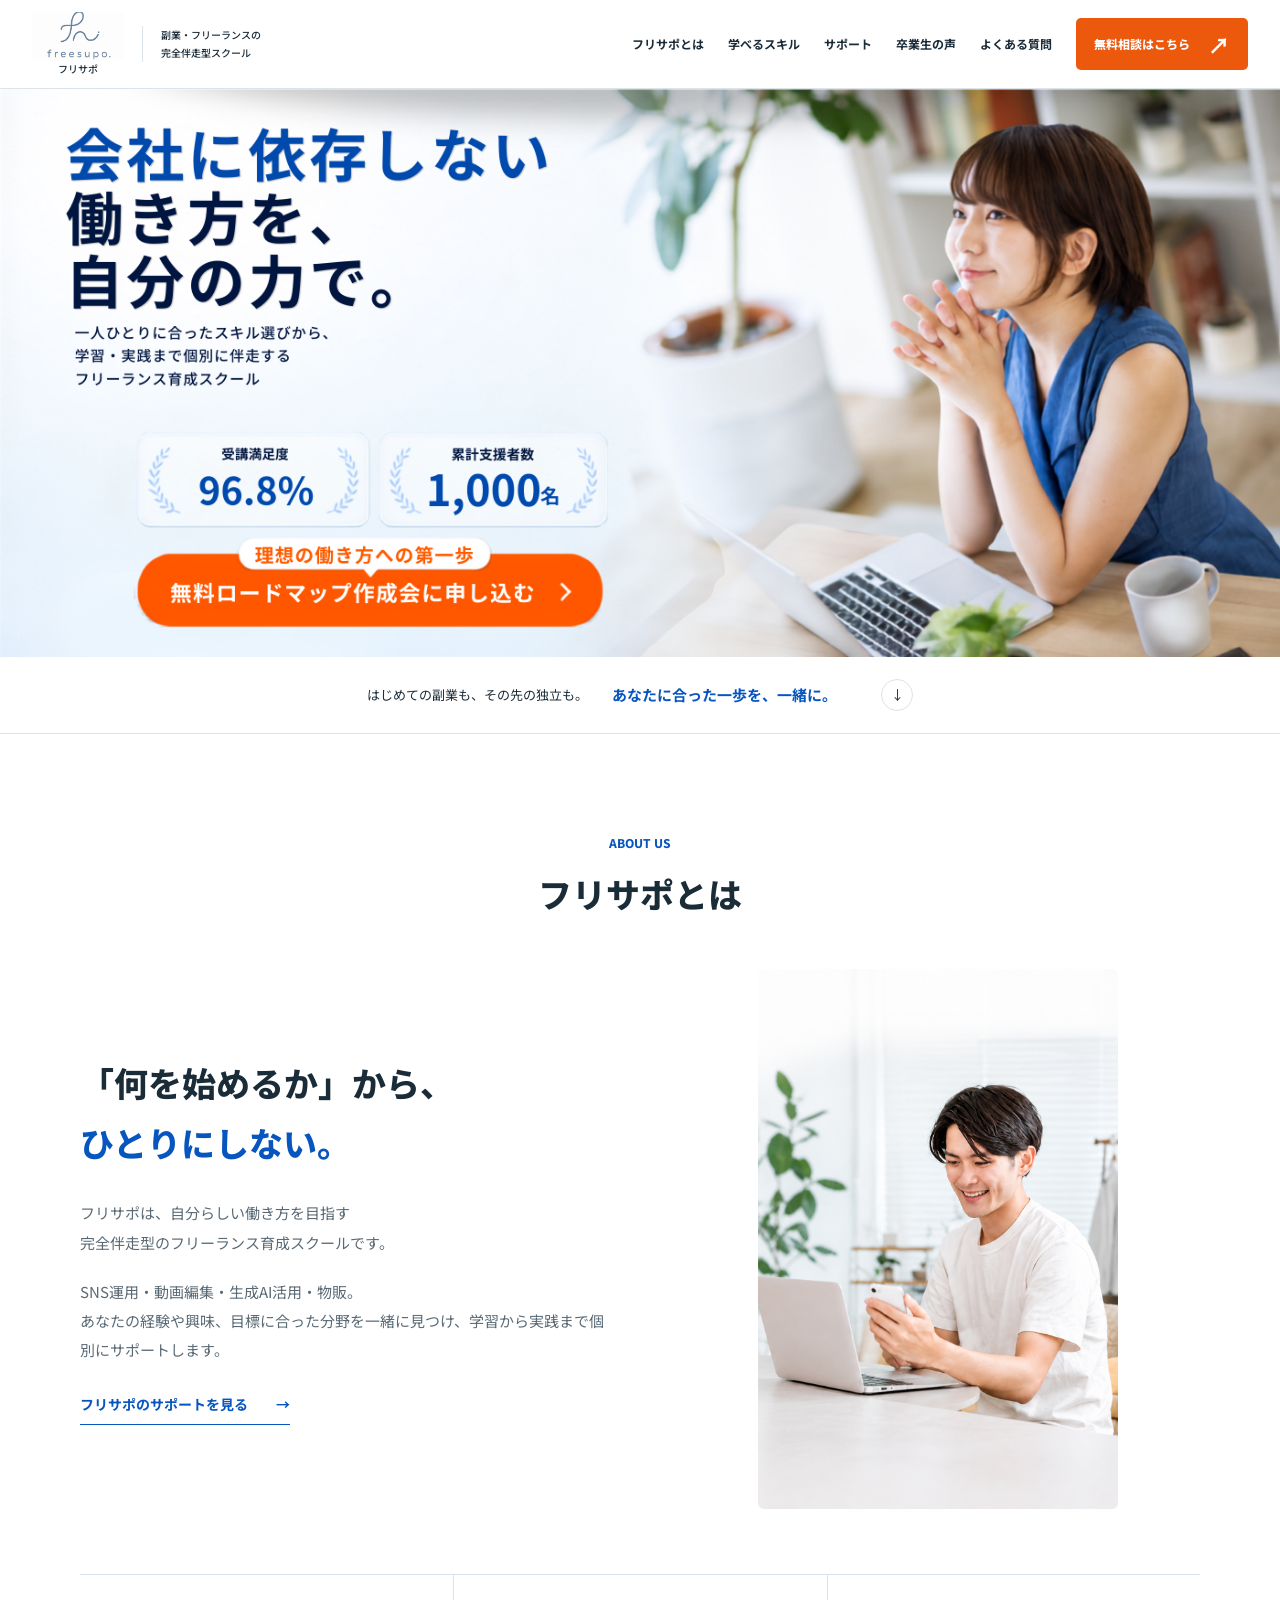
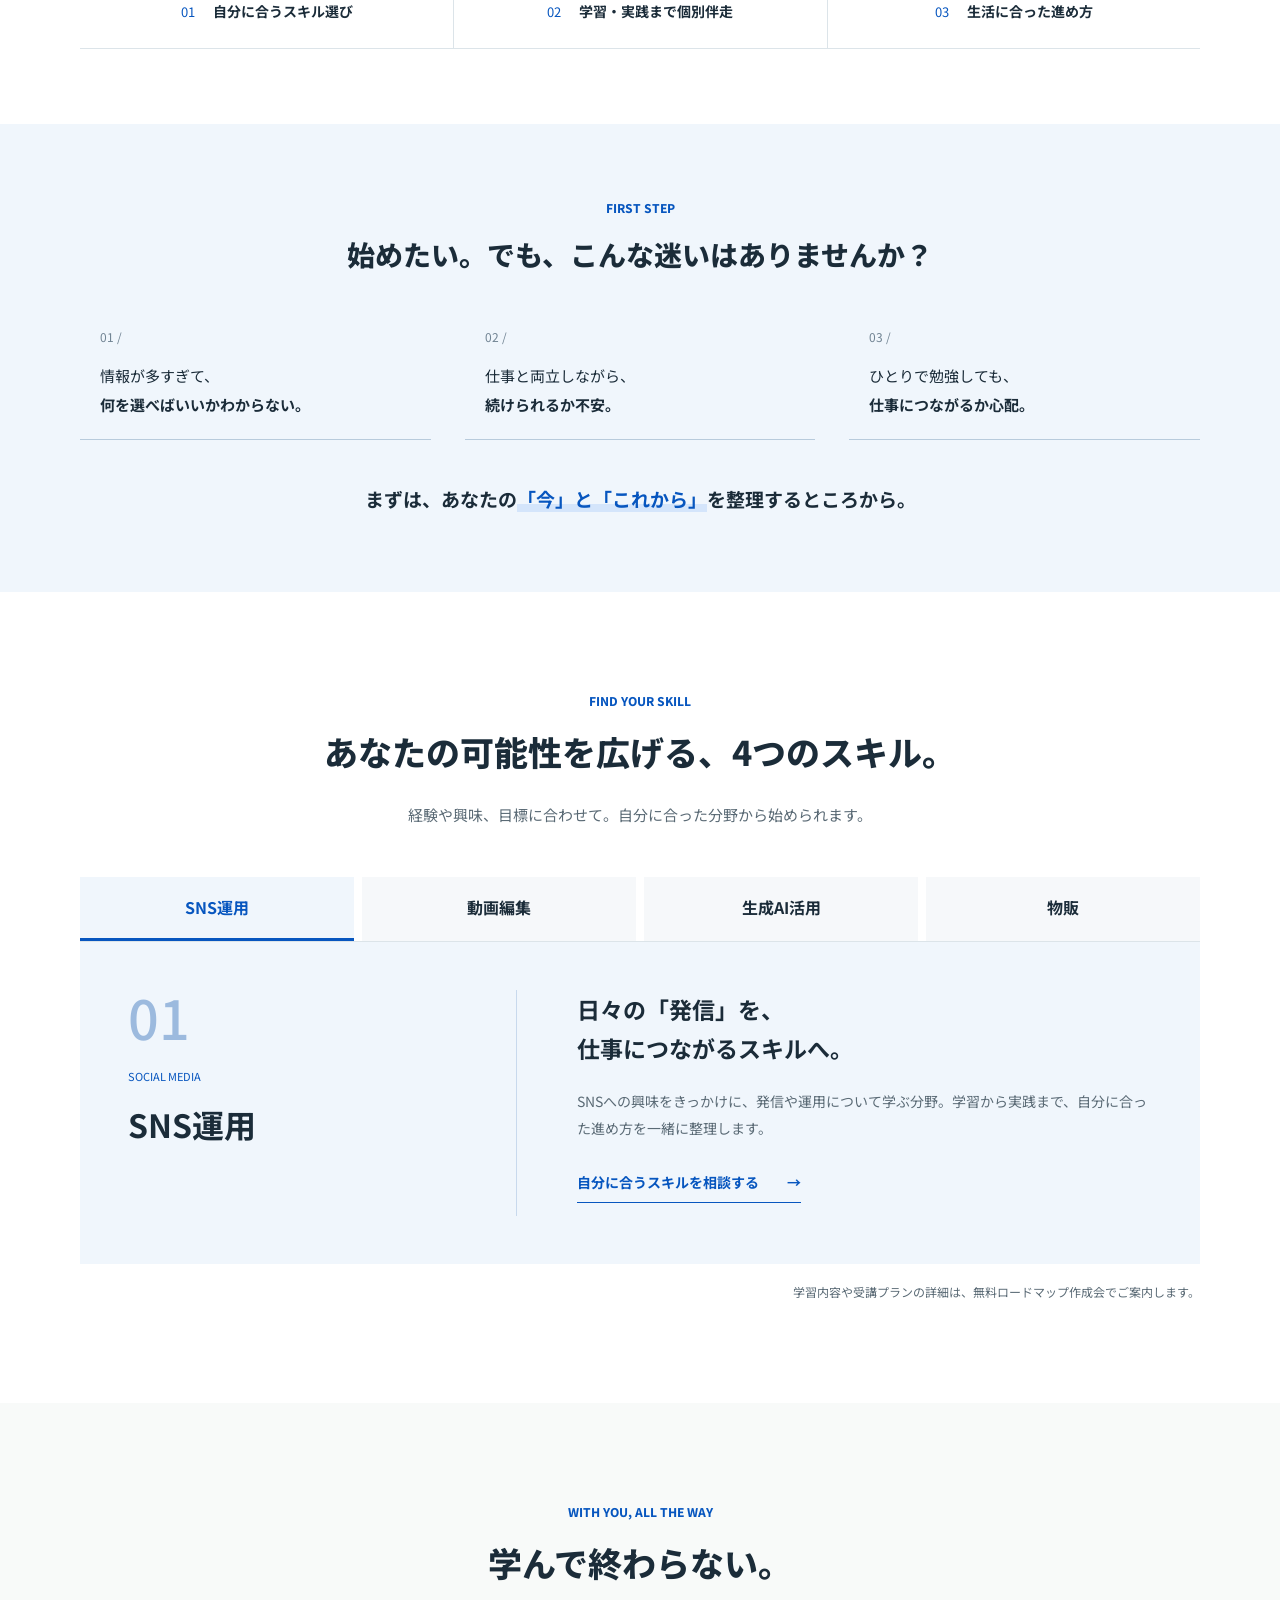
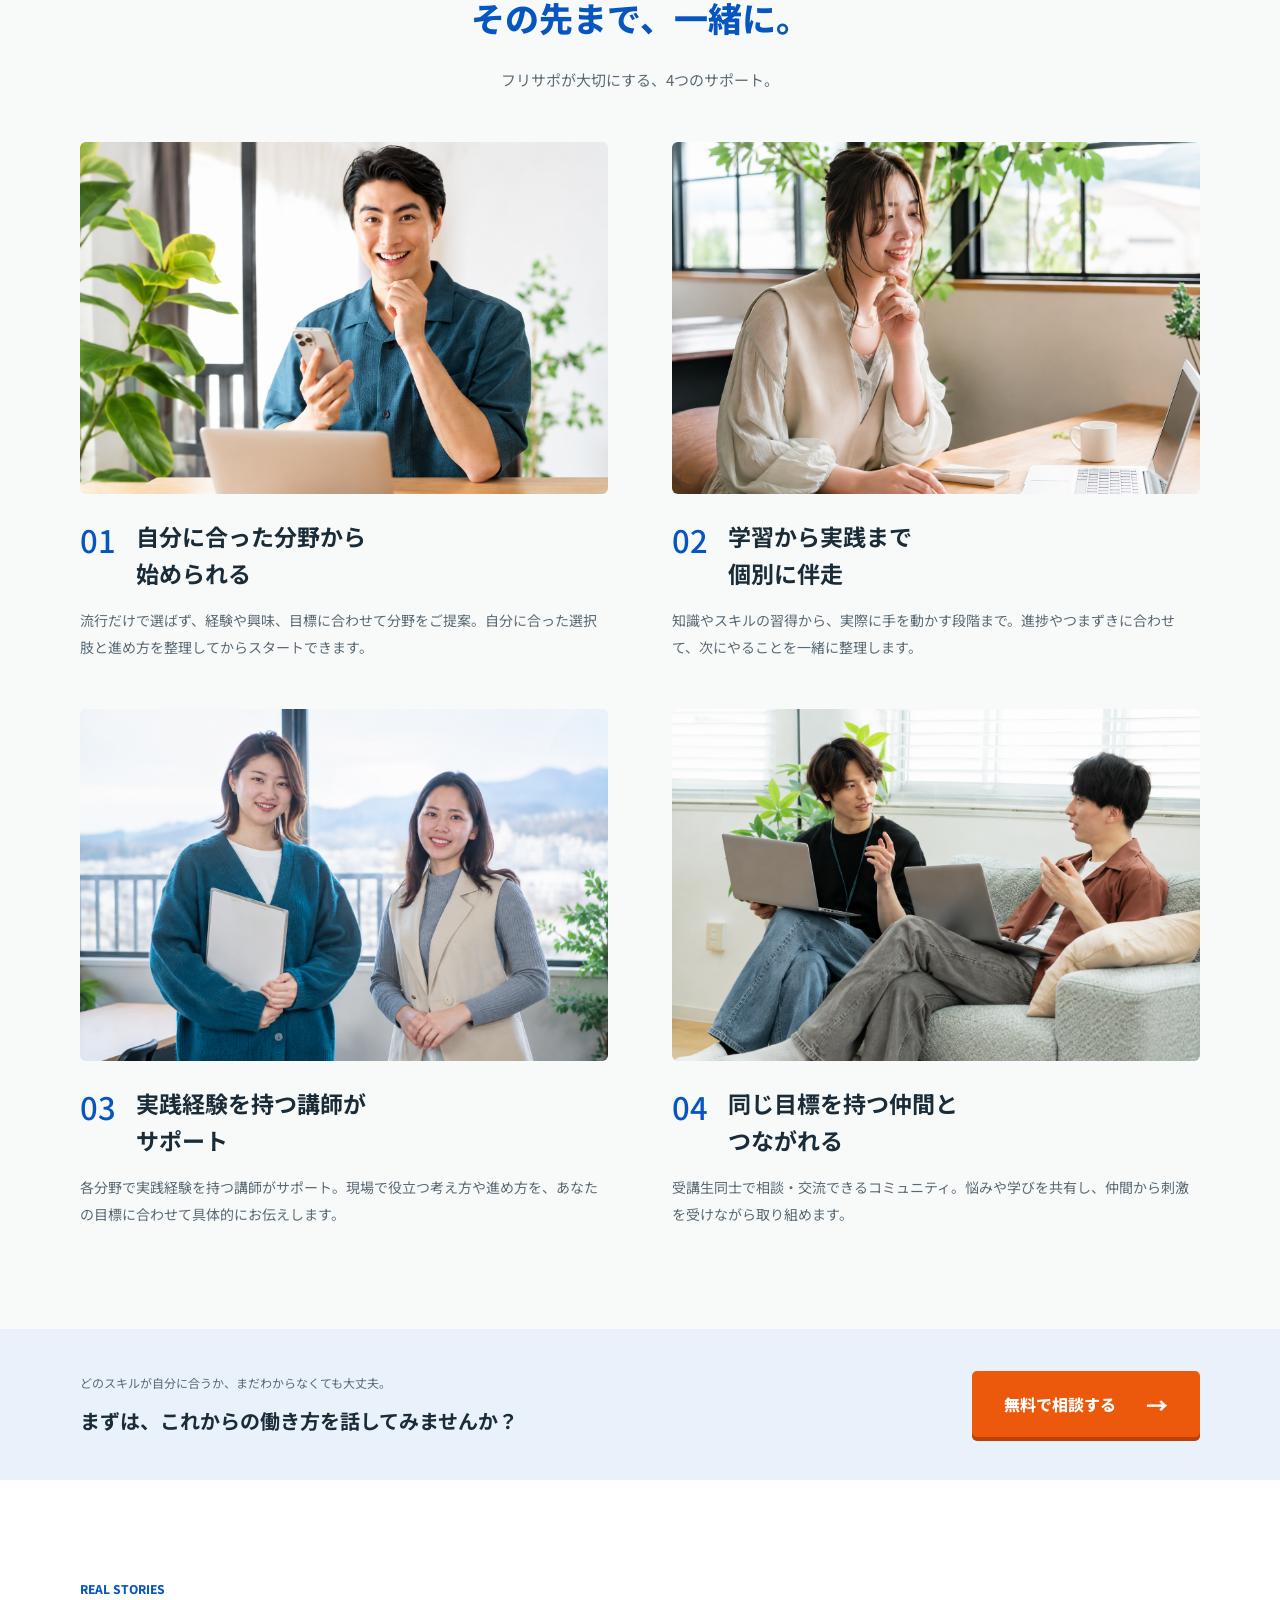
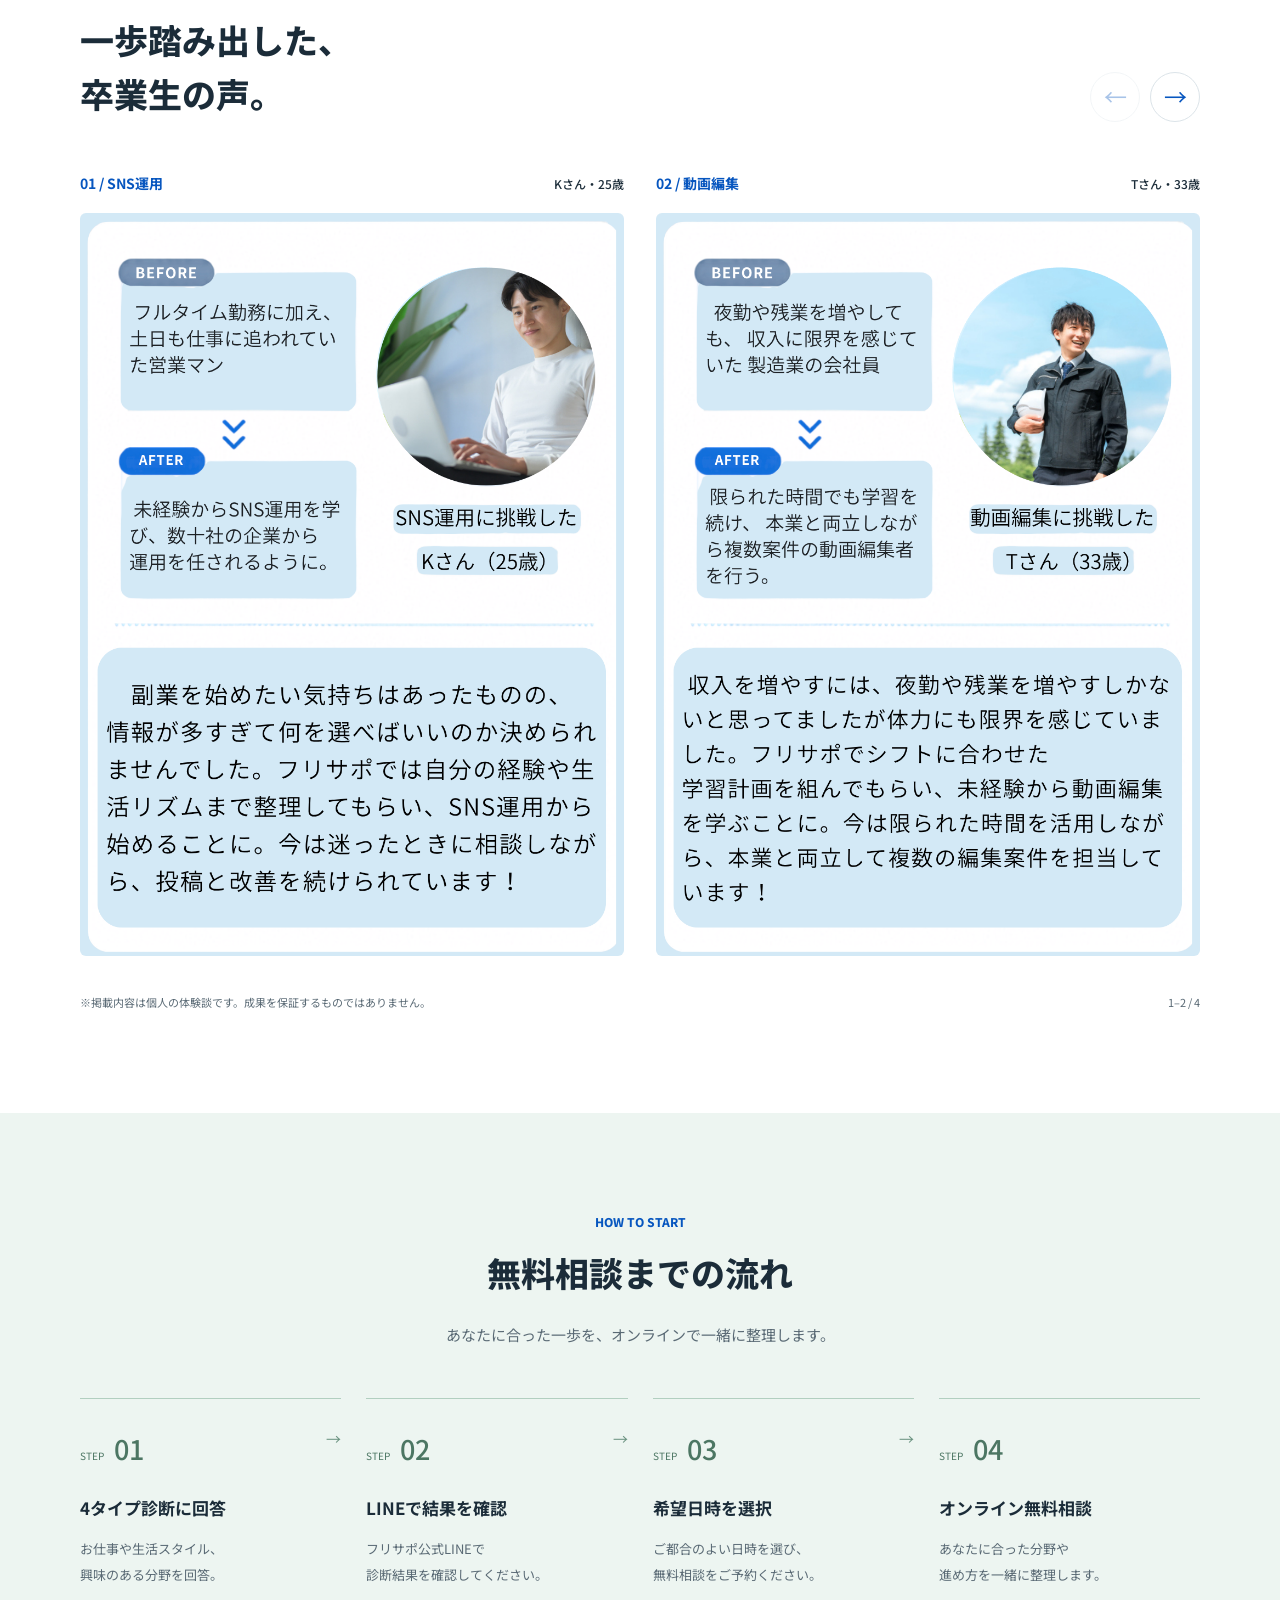
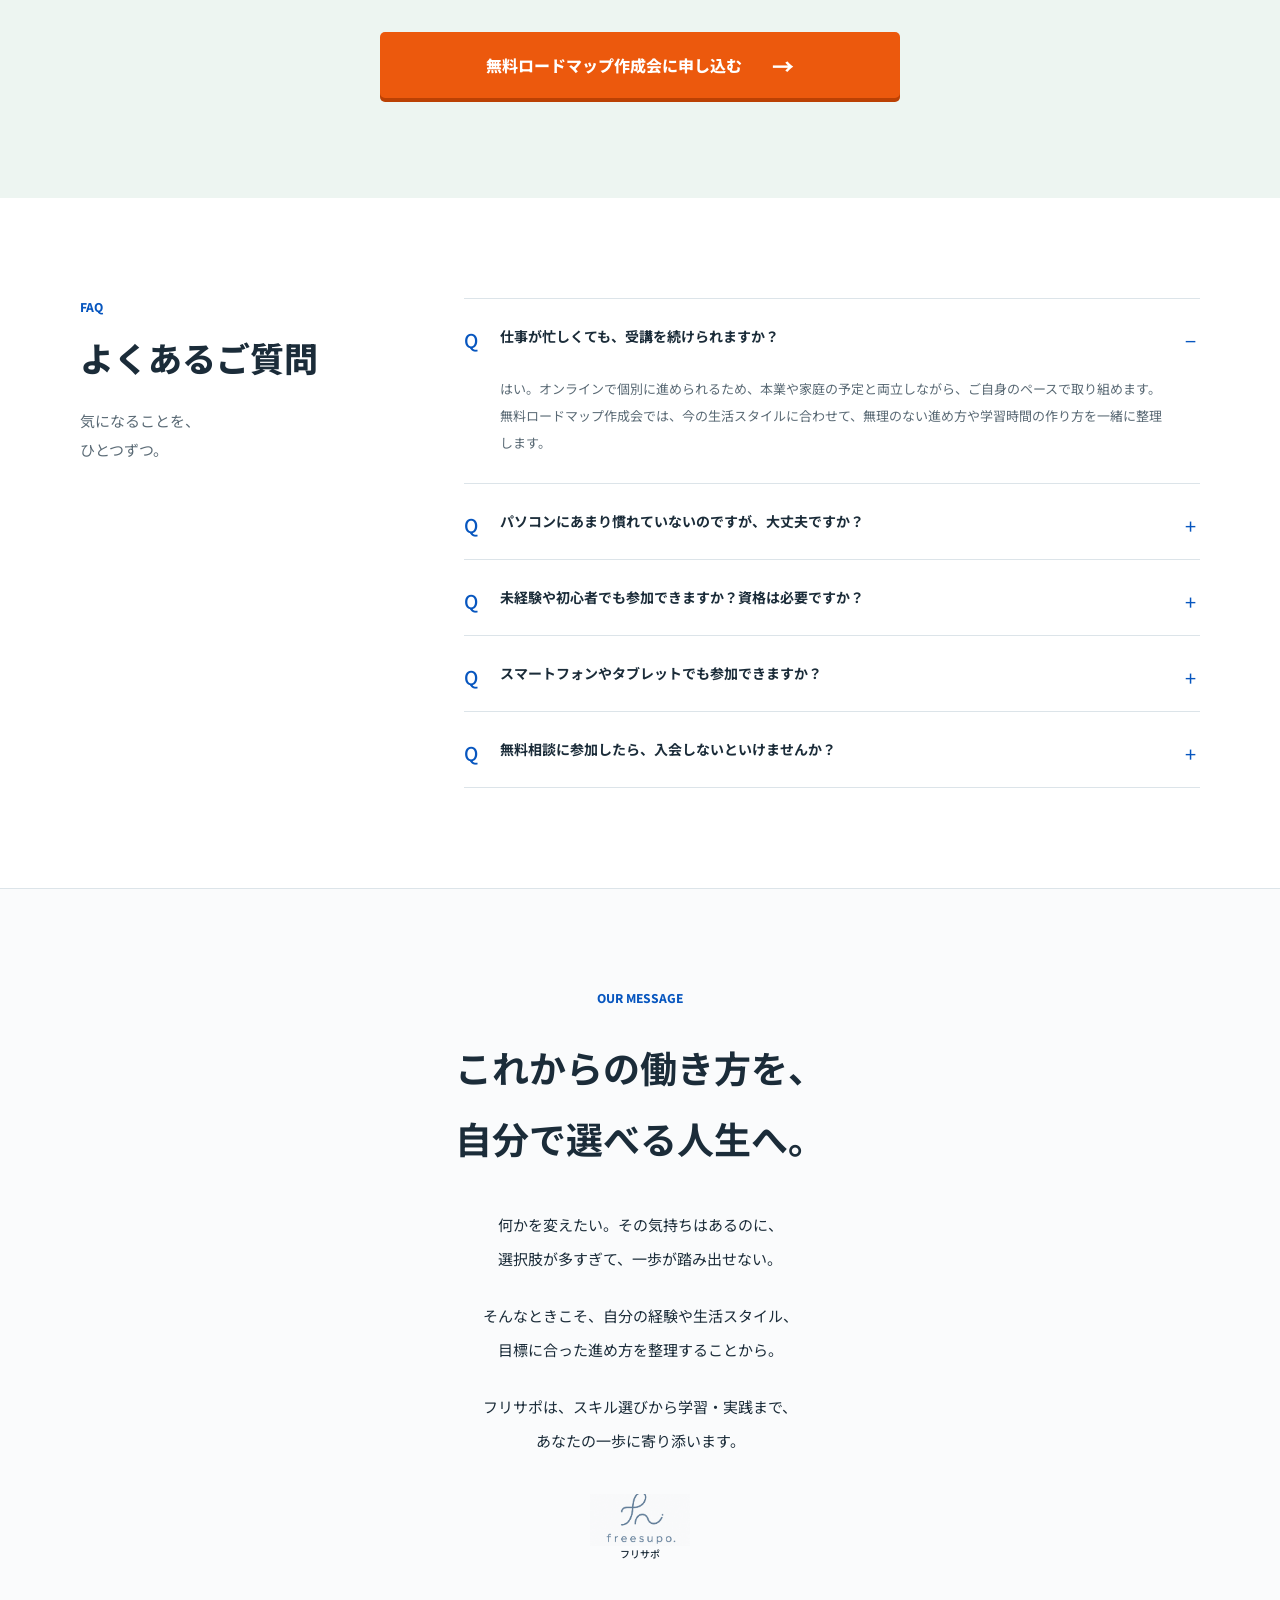
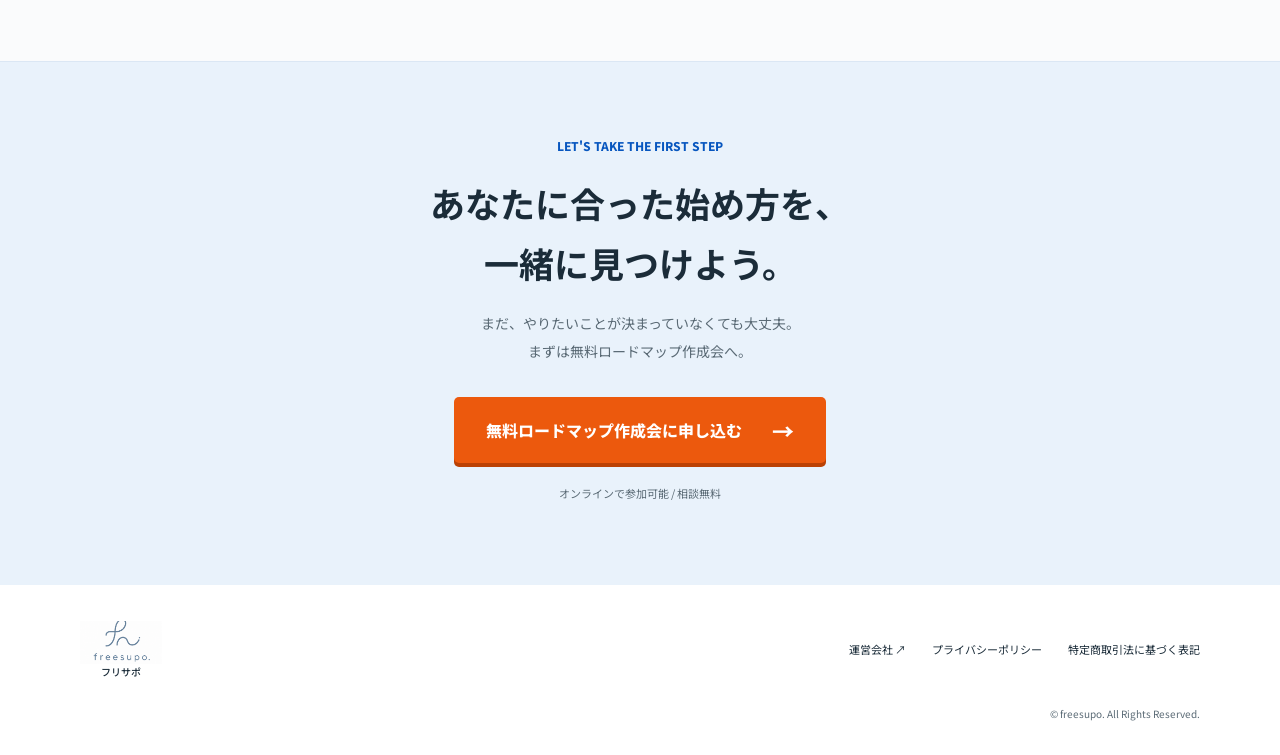
==== commit fd5971f3: "Improve LP image quality with original assets and restored standalone photos" ====
--- a/index.html
+++ b/index.html
@@ -24,7 +24,7 @@
 <body>
   <a class="skip-link" href="#main">本文へ移動</a>
   <header class="header"><div class="header-inner">
-    <a class="brand" href="#top" aria-label="フリサポ トップへ"><img src="images/logo.png" width="158" height="107" alt="フリサポ"><span>副業・フリーランスの<br>完全伴走型スクール</span></a>
+    <a class="brand" href="#top" aria-label="フリサポ トップへ"><div class="brand-mark"><img src="images/logo-hq.png" width="1254" height="1254" alt="freesupo."><b>フリサポ</b></div><span>副業・フリーランスの<br>完全伴走型スクール</span></a>
     <button class="menu-toggle" aria-expanded="false" aria-controls="navigation" aria-label="メニューを開く"><span></span><span></span></button>
     <nav id="navigation" aria-label="メインナビゲーション">
       <a href="#about">フリサポとは</a><a href="#skills">学べるスキル</a><a href="#support">サポート</a><a href="#voice">卒業生の声</a><a href="#faq">よくある質問</a>
@@ -34,7 +34,7 @@
   <main id="main">
     <section class="hero" id="top" aria-labelledby="hero-title">
       <h1 class="sr-only" id="hero-title">フリサポ｜会社に依存しない働き方を、自分の力で。</h1>
-      <picture><source media="(max-width: 700px)" srcset="images/hero-sp.jpg" width="900" height="1525"><img src="images/hero.jpg" width="1920" height="847" fetchpriority="high" alt="一人ひとりに合ったスキル選びから、学習・実践まで個別に伴走するフリーランス育成スクール。受講満足度96.8%、累計支援者数1,000名。"></picture>
+      <picture><source media="(max-width: 700px)" srcset="images/hero-sp-hq.png" width="1180" height="2000"><img src="images/hero-hq.png" width="2800" height="1400" fetchpriority="high" alt="一人ひとりに合ったスキル選びから、学習・実践まで個別に伴走するフリーランス育成スクール。受講満足度96.8%、累計支援者数1,000名。"></picture>
       <a class="hero-link" href="https://freesupo.info/lp/shindan-men/meta/official_hp/" aria-label="無料ロードマップ作成会に申し込む"></a>
     </section>
     <div class="intro-strip"><span>はじめての副業も、その先の独立も。</span><strong>あなたに合った一歩を、一緒に。</strong><a href="#about" aria-label="フリサポについて見る">↓</a></div>
@@ -42,7 +42,7 @@
       <div class="section-heading"><p class="eyebrow">ABOUT US</p><h2>フリサポとは</h2></div>
       <div class="about-content">
         <div class="about-copy"><p class="lead">「何を始めるか」から、<br><em>ひとりにしない。</em></p><p>フリサポは、自分らしい働き方を目指す<br class="desktop-only">完全伴走型のフリーランス育成スクールです。</p><p>SNS運用・動画編集・生成AI活用・物販。<br>あなたの経験や興味、目標に合った分野を一緒に見つけ、学習から実践まで個別にサポートします。</p><a class="text-link" href="#support">フリサポのサポートを見る <span aria-hidden="true">→</span></a></div>
-        <div class="about-visual"><div class="source-photo about-photo"><img src="images/about.png" width="1000" height="638" loading="lazy" alt="パソコンの前でスマートフォンを確認する白いシャツの男性"></div></div>
+        <div class="about-visual"><div class="source-photo about-photo"><img src="images/about-photo-hq.png" width="1023" height="1537" loading="lazy" alt="パソコンの前でスマートフォンを確認する白いシャツの男性"></div></div>
       </div>
       <div class="about-values"><div><span>01</span><strong>自分に合うスキル選び</strong></div><div><span>02</span><strong>学習・実践まで個別伴走</strong></div><div><span>03</span><strong>生活に合った進め方</strong></div></div>
     </div></section>
@@ -63,20 +63,20 @@
     <section class="section support" id="support"><div class="container">
       <div class="section-heading"><p class="eyebrow">WITH YOU, ALL THE WAY</p><h2>学んで終わらない。<br><em>その先まで、一緒に。</em></h2><p>フリサポが大切にする、4つのサポート。</p></div>
       <div class="support-grid">
-        <article class="support-item"><div class="source-photo photo-one"><img src="images/feature.png" width="753" height="2089" loading="lazy" alt="自分に合った学びを見つける男性"></div><div class="support-title"><span>01</span><h3>自分に合った分野から<br>始められる</h3></div><p>流行だけで選ばず、経験や興味、目標に合わせて分野をご提案。自分に合った選択肢と進め方を整理してからスタートできます。</p></article>
-        <article class="support-item"><div class="source-photo photo-two"><img src="images/feature.png" width="753" height="2089" loading="lazy" alt="パソコンに向かって学習する女性"></div><div class="support-title"><span>02</span><h3>学習から実践まで<br>個別に伴走</h3></div><p>知識やスキルの習得から、実際に手を動かす段階まで。進捗やつまずきに合わせて、次にやることを一緒に整理します。</p></article>
-        <article class="support-item"><div class="source-photo photo-three"><img src="images/feature.png" width="753" height="2089" loading="lazy" alt="実践経験をもとに学習をサポートする講師のイメージ"></div><div class="support-title"><span>03</span><h3>実践経験を持つ講師が<br>サポート</h3></div><p>各分野で実践経験を持つ講師がサポート。現場で役立つ考え方や進め方を、あなたの目標に合わせて具体的にお伝えします。</p></article>
-        <article class="support-item"><div class="source-photo photo-four"><img src="images/feature.png" width="753" height="2089" loading="lazy" alt="パソコンを開き、学びを共有する二人"></div><div class="support-title"><span>04</span><h3>同じ目標を持つ仲間と<br>つながれる</h3></div><p>受講生同士で相談・交流できるコミュニティ。悩みや学びを共有し、仲間から刺激を受けながら取り組めます。</p></article>
+        <article class="support-item"><div class="source-photo photo-one"><img src="images/support-01-hq.png" width="1536" height="1024" loading="lazy" alt="自分に合った学びを見つける男性"></div><div class="support-title"><span>01</span><h3>自分に合った分野から<br>始められる</h3></div><p>流行だけで選ばず、経験や興味、目標に合わせて分野をご提案。自分に合った選択肢と進め方を整理してからスタートできます。</p></article>
+        <article class="support-item"><div class="source-photo photo-two"><img src="images/support-02-hq.png" width="1536" height="1024" loading="lazy" alt="パソコンに向かって学習する女性"></div><div class="support-title"><span>02</span><h3>学習から実践まで<br>個別に伴走</h3></div><p>知識やスキルの習得から、実際に手を動かす段階まで。進捗やつまずきに合わせて、次にやることを一緒に整理します。</p></article>
+        <article class="support-item"><div class="source-photo photo-three"><img src="images/support-03-hq.png" width="1536" height="1024" loading="lazy" alt="実践経験をもとに学習をサポートする講師のイメージ"></div><div class="support-title"><span>03</span><h3>実践経験を持つ講師が<br>サポート</h3></div><p>各分野で実践経験を持つ講師がサポート。現場で役立つ考え方や進め方を、あなたの目標に合わせて具体的にお伝えします。</p></article>
+        <article class="support-item"><div class="source-photo photo-four"><img src="images/support-04-hq.png" width="1536" height="1024" loading="lazy" alt="パソコンを開き、学びを共有する二人"></div><div class="support-title"><span>04</span><h3>同じ目標を持つ仲間と<br>つながれる</h3></div><p>受講生同士で相談・交流できるコミュニティ。悩みや学びを共有し、仲間から刺激を受けながら取り組めます。</p></article>
       </div>
     </div></section>
     <section class="consult-band"><div class="container consult-inner"><div><p>どのスキルが自分に合うか、まだわからなくても大丈夫。</p><h2>まずは、これからの働き方を話してみませんか？</h2></div><a class="button" href="https://freesupo.info/lp/shindan-men/meta/official_hp/">無料で相談する <span aria-hidden="true">→</span></a></div></section>
     <section class="section voice" id="voice"><div class="container">
       <div class="section-heading heading-row"><div><p class="eyebrow">REAL STORIES</p><h2>一歩踏み出した、<br>卒業生の声。</h2></div><div class="carousel-controls"><button class="arrow-button" id="voice-prev" aria-label="前の体験談" aria-controls="voice-track">←</button><button class="arrow-button" id="voice-next" aria-label="次の体験談" aria-controls="voice-track">→</button></div></div>
       <div class="voice-track" id="voice-track" tabindex="0" aria-label="卒業生4名の体験談">
-        <article class="voice-card"><h3><span>01 / SNS運用</span>Kさん・25歳</h3><img src="images/voice-sns.png" width="520" height="710" loading="lazy" alt="Kさんの体験談。仕事に追われていた営業職からSNS運用を学び、企業の運用を任されるように。経験や生活リズムを整理し、相談しながら投稿と改善を続けています。"></article>
-        <article class="voice-card"><h3><span>02 / 動画編集</span>Tさん・33歳</h3><img src="images/voice-movie.png" width="520" height="710" loading="lazy" alt="動画編集に挑戦したTさん、33歳の体験談"></article>
-        <article class="voice-card"><h3><span>03 / 生成AI活用</span>Tさん・45歳</h3><img src="images/voice-ai.png" width="520" height="710" loading="lazy" alt="生成AI活用に挑戦したTさん、45歳の体験談"></article>
-        <article class="voice-card"><h3><span>04 / 物販</span>Tさん・41歳</h3><img src="images/voice-buppan.png" width="520" height="710" loading="lazy" alt="物販に挑戦したTさん、41歳の体験談"></article>
+        <article class="voice-card"><h3><span>01 / SNS運用</span>Kさん・25歳</h3><img src="images/voice-sns-hq.png" width="992" height="1354" loading="lazy" alt="Kさんの体験談。仕事に追われていた営業職からSNS運用を学び、企業の運用を任されるように。経験や生活リズムを整理し、相談しながら投稿と改善を続けています。"></article>
+        <article class="voice-card"><h3><span>02 / 動画編集</span>Tさん・33歳</h3><img src="images/voice-movie-hq.png" width="992" height="1354" loading="lazy" alt="動画編集に挑戦したTさん、33歳の体験談"></article>
+        <article class="voice-card"><h3><span>03 / 生成AI活用</span>Tさん・45歳</h3><img src="images/voice-ai-hq.png" width="992" height="1354" loading="lazy" alt="生成AI活用に挑戦したTさん、45歳の体験談"></article>
+        <article class="voice-card"><h3><span>04 / 物販</span>Tさん・41歳</h3><img src="images/voice-buppan-hq.png" width="992" height="1354" loading="lazy" alt="物販に挑戦したTさん、41歳の体験談"></article>
       </div><div class="voice-bottom"><p>※掲載内容は個人の体験談です。成果を保証するものではありません。</p><span id="voice-position" aria-live="polite"></span></div>
     </div></section>
     <section class="section flow" id="flow"><div class="container">
@@ -91,10 +91,10 @@
       <details><summary>スマートフォンやタブレットでも参加できますか？</summary><p>無料ロードマップ作成会は、スマートフォンやタブレットでもご参加いただけます。受講開始後の学習や実践には、操作のしやすさや学習効率の面からパソコンの使用をおすすめしています。</p></details>
       <details><summary>無料相談に参加したら、入会しないといけませんか？</summary><p>いいえ。無料ロードマップ作成会は、現在の状況や悩みを整理し、フリサポの内容や進め方がご自身に合うかを確認する機会です。無理に入会をおすすめすることはありません。情報収集の場としてもご参加ください。</p></details>
     </div></div></section>
-    <section class="section message"><div class="container message-inner"><p class="eyebrow">OUR MESSAGE</p><h2>これからの働き方を、<br>自分で選べる人生へ。</h2><p>何かを変えたい。その気持ちはあるのに、<br class="desktop-only">選択肢が多すぎて、一歩が踏み出せない。</p><p>そんなときこそ、自分の経験や生活スタイル、<br class="desktop-only">目標に合った進め方を整理することから。</p><p>フリサポは、スキル選びから学習・実践まで、<br class="desktop-only">あなたの一歩に寄り添います。</p><img src="images/logo.png" width="158" height="107" loading="lazy" alt="フリサポ"></div></section>
+    <section class="section message"><div class="container message-inner"><p class="eyebrow">OUR MESSAGE</p><h2>これからの働き方を、<br>自分で選べる人生へ。</h2><p>何かを変えたい。その気持ちはあるのに、<br class="desktop-only">選択肢が多すぎて、一歩が踏み出せない。</p><p>そんなときこそ、自分の経験や生活スタイル、<br class="desktop-only">目標に合った進め方を整理することから。</p><p>フリサポは、スキル選びから学習・実践まで、<br class="desktop-only">あなたの一歩に寄り添います。</p><div class="brand-mark"><img src="images/logo-hq.png" width="1254" height="1254" loading="lazy" alt="freesupo."><b>フリサポ</b></div></div></section>
     <section class="final-cta" id="consultation"><div class="container"><p class="eyebrow">LET'S TAKE THE FIRST STEP</p><h2>あなたに合った始め方を、<br>一緒に見つけよう。</h2><p>まだ、やりたいことが決まっていなくても大丈夫。<br>まずは無料ロードマップ作成会へ。</p><a class="button" href="https://freesupo.info/lp/shindan-men/meta/official_hp/">無料ロードマップ作成会に申し込む <span aria-hidden="true">→</span></a><small>オンラインで参加可能 / 相談無料</small></div></section>
   </main>
-  <footer><div class="container footer-inner"><a class="brand footer-brand" href="#top"><img src="images/logo.png" width="158" height="107" loading="lazy" alt="フリサポ"></a><nav aria-label="運営情報"><a href="https://re-tro.net/" target="_blank" rel="noopener noreferrer">運営会社 ↗</a><a href="privacy.html">プライバシーポリシー</a><a href="law.html">特定商取引法に基づく表記</a></nav><small>© freesupo. All Rights Reserved.</small></div></footer>
+  <footer><div class="container footer-inner"><a class="brand footer-brand" href="#top"><div class="brand-mark"><img src="images/logo-hq.png" width="1254" height="1254" loading="lazy" alt="freesupo."><b>フリサポ</b></div></a><nav aria-label="運営情報"><a href="https://re-tro.net/" target="_blank" rel="noopener noreferrer">運営会社 ↗</a><a href="privacy.html">プライバシーポリシー</a><a href="law.html">特定商取引法に基づく表記</a></nav><small>© freesupo. All Rights Reserved.</small></div></footer>
   <div class="mobile-cta"><span>自分に合った一歩がわかる</span><a class="button" href="https://freesupo.info/lp/shindan-men/meta/official_hp/">無料ロードマップ作成会 <span aria-hidden="true">→</span></a></div>
 </body>
 </html>
--- a/styles.css
+++ b/styles.css
@@ -3,20 +3,20 @@
 html{scroll-behavior:smooth;scroll-padding-top:100px}
 body{margin:0;color:var(--ink);background:var(--white);font-family:"Noto Sans JP","Hiragino Sans",Meiryo,sans-serif;font-size:15px;line-height:1.95;-webkit-font-smoothing:antialiased}
 body,p,h1,h2,h3,h4,figure{margin:0}a{color:inherit;text-decoration:none}button{font:inherit;cursor:pointer}img{max-width:100%;display:block}button,a,summary{-webkit-tap-highlight-color:transparent}a:focus-visible,button:focus-visible,summary:focus-visible,[tabindex]:focus-visible{outline:3px solid var(--blue);outline-offset:5px}em{font-style:normal;color:var(--blue)}.sr-only{position:absolute;width:1px;height:1px;padding:0;margin:-1px;overflow:hidden;clip:rect(0,0,0,0);white-space:nowrap;border:0}.skip-link{position:fixed;top:-70px;left:12px;z-index:100;padding:8px 20px;background:white}.skip-link:focus{top:10px}.container{width:min(1120px,calc(100% - 80px));margin:auto}.section{padding:100px 0}.section-heading{margin-bottom:48px;text-align:center}.eyebrow{font-size:12px;font-weight:800;color:var(--blue);line-height:1.5;margin-bottom:15px}.section-heading h2{font-size:34px;font-weight:800;line-height:1.6}.section-heading>p:last-child:not(.eyebrow){color:var(--muted);margin-top:20px}.mobile-only{display:none}
-.header{position:sticky;top:0;z-index:30;background:rgba(255,255,255,.98);border-bottom:1px solid var(--line)}.header-inner{max-width:1440px;margin:auto;min-height:88px;display:flex;align-items:center;justify-content:space-between;gap:20px;padding:8px 32px}.brand{display:flex;align-items:center;gap:18px;flex-shrink:0}.brand img{width:92px;height:auto}.brand>span{font-size:10px;font-weight:500;line-height:1.8;border-left:1px solid var(--line);padding-left:18px}.header nav{display:flex;align-items:center;gap:24px;font-size:12px;font-weight:700}.header nav>a:not(.button):hover{color:var(--blue)}.button{display:inline-flex;align-items:center;justify-content:center;gap:30px;min-height:64px;padding:15px 32px;background:var(--orange);color:#fff;font-size:16px;font-weight:800;border-radius:5px;box-shadow:0 4px 0 #bb4104;line-height:1.65;transition:background .2s,transform .2s;text-align:center}.button:hover{background:#d74b08;transform:translateY(-2px)}.button span{font-size:22px;flex-shrink:0}.button-small{font-size:12px;min-height:43px;padding:8px 18px;gap:18px;box-shadow:none}.menu-toggle{display:none}.hero{position:relative;background:#edf5fa;max-width:1920px;margin:auto}.hero picture,.hero img{width:100%;height:auto;display:block}.hero-link{position:absolute;left:10.6%;top:81.8%;width:36.8%;height:13%;border-radius:60px}.hero-link:hover{background:rgba(255,255,255,.12)}.hero-link:focus-visible{outline:4px solid #111;outline-offset:5px}.intro-strip{padding:22px 40px;display:flex;justify-content:center;align-items:center;gap:24px;border-bottom:1px solid var(--line);font-size:13px}.intro-strip strong{color:var(--blue);font-size:15px}.intro-strip a{display:grid;place-items:center;width:32px;height:32px;border:1px solid var(--line);border-radius:50%;margin-left:20px}
+.header{position:sticky;top:0;z-index:30;background:rgba(255,255,255,.98);border-bottom:1px solid var(--line)}.header-inner{max-width:1440px;margin:auto;min-height:88px;display:flex;align-items:center;justify-content:space-between;gap:20px;padding:8px 32px}.brand{display:flex;align-items:center;gap:18px;flex-shrink:0}.brand-mark{width:92px;flex-shrink:0;text-align:center}.brand-mark img{display:block;width:100%;height:auto;aspect-ratio:158/83;object-fit:cover}.brand-mark b{display:block;font-size:10px;line-height:1.5;font-weight:500}.brand>span{font-size:10px;font-weight:500;line-height:1.8;border-left:1px solid var(--line);padding-left:18px}.header nav{display:flex;align-items:center;gap:24px;font-size:12px;font-weight:700}.header nav>a:not(.button):hover{color:var(--blue)}.button{display:inline-flex;align-items:center;justify-content:center;gap:30px;min-height:64px;padding:15px 32px;background:var(--orange);color:#fff;font-size:16px;font-weight:800;border-radius:5px;box-shadow:0 4px 0 #bb4104;line-height:1.65;transition:background .2s,transform .2s;text-align:center}.button:hover{background:#d74b08;transform:translateY(-2px)}.button span{font-size:22px;flex-shrink:0}.button-small{font-size:12px;min-height:43px;padding:8px 18px;gap:18px;box-shadow:none}.menu-toggle{display:none}.hero{position:relative;background:#edf5fa;max-width:1920px;margin:auto}.hero picture{position:relative;width:100%;aspect-ratio:2800/1242;display:block;overflow:hidden}.hero picture img{position:absolute;top:-12.721417%;width:100%;height:auto;display:block}.hero-link{position:absolute;left:10.6%;top:81.8%;width:36.8%;height:13%;border-radius:60px}.hero-link:hover{background:rgba(255,255,255,.12)}.hero-link:focus-visible{outline:4px solid #111;outline-offset:5px}.intro-strip{padding:22px 40px;display:flex;justify-content:center;align-items:center;gap:24px;border-bottom:1px solid var(--line);font-size:13px}.intro-strip strong{color:var(--blue);font-size:15px}.intro-strip a{display:grid;place-items:center;width:32px;height:32px;border:1px solid var(--line);border-radius:50%;margin-left:20px}
 .about{padding-bottom:75px}.about-content{display:grid;grid-template-columns:1fr 1fr;gap:72px;align-items:center}.lead{font-size:34px;font-weight:800;line-height:1.75;margin-bottom:26px}.about-copy>p:not(.lead){margin-top:20px;color:var(--muted)}.text-link{display:inline-flex;align-items:center;gap:28px;color:var(--blue);font-size:14px;font-weight:700;margin-top:26px;padding-bottom:6px;border-bottom:1px solid var(--blue)}.text-link:hover{color:var(--ink)}.about-visual{min-width:0}
-/* Display photo regions from the supplied composite without changing source assets. */
+/* Standalone high-resolution photos avoid enlargement of small composite regions. */
 .about-visual{width:100%;max-width:360px;justify-self:center}
-.about-visual .about-photo{aspect-ratio:280/355}
-.about-visual .about-photo img{width:357.142857%;left:-196.428571%;top:-74.647887%}
-.source-photo{position:relative;aspect-ratio:535/240;overflow:hidden;background:#f5f7f8}.source-photo img{position:absolute;max-width:none;width:140.748%;height:auto;left:-22.99%}.photo-one img{top:-130%}.photo-two img{top:-335.417%}.photo-three img{top:-531.25%}.photo-four img{top:-711.667%}.photo-three{aspect-ratio:535/205}.photo-three img{top:-621.951%}.photo-four{aspect-ratio:535/210}.photo-four img{top:-813.333%}.about-visual .source-photo{border-radius:6px}.about-values{display:grid;grid-template-columns:repeat(3,1fr);margin-top:65px;border-top:1px solid var(--line);border-bottom:1px solid var(--line)}.about-values>div{display:flex;align-items:center;justify-content:center;gap:18px;padding:23px 10px}.about-values>div+div{border-left:1px solid var(--line)}.about-values span{font-size:13px;color:var(--blue)}.about-values strong{font-size:14px}
+.about-visual .about-photo{aspect-ratio:2/3}
+.about-visual .about-photo img{object-position:center}
+.source-photo{aspect-ratio:3/2;overflow:hidden;background:#f5f7f8}.source-photo img{display:block;width:100%;height:100%;object-fit:cover}.about-visual .source-photo{border-radius:6px}.about-values{display:grid;grid-template-columns:repeat(3,1fr);margin-top:65px;border-top:1px solid var(--line);border-bottom:1px solid var(--line)}.about-values>div{display:flex;align-items:center;justify-content:center;gap:18px;padding:23px 10px}.about-values>div+div{border-left:1px solid var(--line)}.about-values span{font-size:13px;color:var(--blue)}.about-values strong{font-size:14px}
 .worries{background:var(--pale);padding:75px 0}.worries h2{font-size:28px}.worry-grid{display:grid;grid-template-columns:repeat(3,1fr);gap:34px}.worry-grid p{padding:0 20px 20px;border-bottom:1px solid #b8cbdc;font-size:15px}.worry-grid span{display:block;color:#718493;font-size:12px;margin-bottom:12px}.worry-answer{font-size:19px;text-align:center;font-weight:700;margin-top:40px}.worry-answer em{box-shadow:inset 0 -8px #d4e5fb}
 .skill-tabs{display:grid;grid-template-columns:repeat(4,1fr);border-bottom:1px solid var(--line);gap:8px}.skill-tabs a{display:grid;place-items:center;font-size:16px;min-height:64px;font-weight:700;border-bottom:3px solid transparent;background:#f6f8fa}.skill-tabs a:hover{background:#eaf2fa}.skill-tabs a[aria-selected=true]{color:var(--blue);border-color:var(--blue);background:var(--pale)}.skill-panel{display:grid;grid-template-columns:38% 1fr;gap:60px;padding:48px;background:var(--pale);min-height:322px}.skill-panel[hidden]{display:none}.skill-title{border-right:1px solid #c8d9ed}.skill-number{font-size:54px;font-weight:500;color:#9cbade;line-height:1}.skill-title p{font-size:11px;color:var(--blue);margin-top:18px}.skill-title h3{font-size:32px;margin-top:5px}.skill-description h4{font-size:23px;line-height:1.7;margin-bottom:20px}.skill-description>p{color:var(--muted);font-size:14px}.skill-footnote{font-size:12px;color:var(--muted);margin-top:16px;text-align:right}.skill-panel[data-panel=movie]{background:#fff5ed}.skill-panel[data-panel=ai]{background:var(--mint)}.skill-panel[data-panel=buppan]{background:#fcf5f5}
 .support{background:#f8faf9}.support-grid{display:grid;grid-template-columns:repeat(2,1fr);column-gap:64px;row-gap:48px}.support-item .source-photo{border-radius:6px}.support-title{display:flex;align-items:flex-start;gap:20px;margin:24px 0 15px}.support-title>span{color:var(--blue);font-size:31px;font-weight:500;line-height:1.4}.support-title h3{font-size:23px;line-height:1.6}.support-item>p{font-size:14px;color:var(--muted)}.consult-band{padding:42px 0;background:#e9f1fa}.consult-inner{display:flex;justify-content:space-between;align-items:center;gap:28px}.consult-inner p{font-size:12px;color:var(--muted);margin-bottom:9px}.consult-inner h2{font-size:20px;line-height:1.75}.consult-inner .button{flex-shrink:0}
 .heading-row{display:flex;align-items:end;justify-content:space-between;text-align:left}.carousel-controls{display:flex;gap:10px}.arrow-button{width:50px;height:50px;border:1px solid var(--line);border-radius:50%;background:white;font-size:23px;color:var(--blue);display:grid;place-items:center}.arrow-button:hover{background:var(--pale)}.arrow-button:disabled{opacity:.35;cursor:default}.voice-track{display:grid;grid-auto-flow:column;grid-auto-columns:calc((100% - 32px)/2);gap:32px;overflow-x:auto;scroll-snap-type:x mandatory;scrollbar-width:thin;scrollbar-color:#b5c9dd #f0f4f7;padding-bottom:20px}.voice-card{scroll-snap-align:start;min-width:0}.voice-card h3{display:flex;justify-content:space-between;gap:12px;font-size:12px;font-weight:500;margin-bottom:16px;align-items:center}.voice-card h3 span{font-size:14px;font-weight:700;color:var(--blue)}.voice-card img{width:100%;height:auto;border-radius:6px}.voice-bottom{display:flex;justify-content:space-between;gap:20px;align-items:center;margin-top:16px;font-size:11px;color:var(--muted)}#voice-position{white-space:nowrap}
 .flow{background:var(--mint)}.flow-list{list-style:none;display:grid;grid-template-columns:repeat(4,1fr);gap:25px;padding:0;margin:0}.flow-list li{position:relative;border-top:1px solid #b2cfc0;padding-top:24px}.flow-list li:not(:last-child):after{content:'→';position:absolute;right:0;top:25px;color:#6b9381}.step{font-size:10px;color:#4c7663}.step b{font-size:27px;margin-left:8px;font-weight:500}.flow-list h3{font-size:17px;margin:16px 0 12px}.flow-list p{font-size:13px;color:var(--muted)}.flow-button{display:flex;max-width:520px;margin:45px auto 0}.faq-layout{display:grid;grid-template-columns:30% 1fr;gap:48px}.faq-layout .section-heading{text-align:left}.faq-list{border-top:1px solid var(--line)}details{border-bottom:1px solid var(--line)}summary{cursor:pointer;list-style:none;position:relative;padding:25px 35px 25px 36px;font-weight:700;font-size:14px;line-height:1.8}summary::-webkit-details-marker{display:none}summary:before{content:'Q';position:absolute;left:0;top:24px;font-size:19px;font-weight:500;color:var(--blue)}summary:after{content:'+';position:absolute;right:4px;top:24px;color:var(--blue);font-size:20px;font-weight:400}details[open] summary:after{content:'−'}details>p{padding:0 35px 26px 36px;font-size:13px;color:var(--muted);line-height:2.1}
-.message{background:#fafbfc;border-top:1px solid var(--line)}.message-inner{max-width:720px;text-align:center}.message h2{font-size:37px;line-height:1.9;font-weight:700;margin:25px 0 35px}.message p:not(.eyebrow){font-size:15px;line-height:2.3;margin-bottom:22px}.message img{width:100px;height:auto;margin:35px auto 0;mix-blend-mode:multiply}.final-cta{background:#e9f2fb;text-align:center;padding:75px 0 80px;border-top:1px solid #dbe7f4}.final-cta h2{font-size:35px;line-height:1.7;margin:18px 0}.final-cta p:not(.eyebrow){font-size:14px;color:var(--muted);margin-bottom:32px}.final-cta small{display:block;font-size:11px;color:var(--muted);margin-top:20px}.footer-inner{padding-top:36px;padding-bottom:32px;display:flex;flex-wrap:wrap;justify-content:space-between;align-items:center;gap:25px}.footer-brand img{width:82px}.footer-inner nav{display:flex;gap:26px;font-size:11px}.footer-inner nav a:hover{color:var(--blue)}.footer-inner>small{font-size:10px;color:var(--muted);width:100%;text-align:right}.mobile-cta{display:none}
+.message{background:#fafbfc;border-top:1px solid var(--line)}.message-inner{max-width:720px;text-align:center}.message h2{font-size:37px;line-height:1.9;font-weight:700;margin:25px 0 35px}.message p:not(.eyebrow){font-size:15px;line-height:2.3;margin-bottom:22px}.message .brand-mark{width:100px;margin:35px auto 0;mix-blend-mode:multiply}.final-cta{background:#e9f2fb;text-align:center;padding:75px 0 80px;border-top:1px solid #dbe7f4}.final-cta h2{font-size:35px;line-height:1.7;margin:18px 0}.final-cta p:not(.eyebrow){font-size:14px;color:var(--muted);margin-bottom:32px}.final-cta small{display:block;font-size:11px;color:var(--muted);margin-top:20px}.footer-inner{padding-top:36px;padding-bottom:32px;display:flex;flex-wrap:wrap;justify-content:space-between;align-items:center;gap:25px}.footer-brand .brand-mark{width:82px}.footer-inner nav{display:flex;gap:26px;font-size:11px}.footer-inner nav a:hover{color:var(--blue)}.footer-inner>small{font-size:10px;color:var(--muted);width:100%;text-align:right}.mobile-cta{display:none}
 @media(max-width:1150px){.brand>span{display:none}.header nav{gap:17px}.header-inner{padding:8px 24px}.container{width:calc(100% - 64px)}.about-content{gap:40px}.about-values strong{font-size:12px}.support-grid{column-gap:40px}.consult-inner h2{font-size:17px}.lead{font-size:29px}.flow-list h3{font-size:15px}}
-@media(max-width:900px){.header-inner{min-height:72px}.brand img{width:77px}.menu-toggle{display:flex;flex-direction:column;justify-content:center;gap:6px;align-items:center;background:white;border:1px solid var(--line);border-radius:4px;width:44px;height:44px;flex-shrink:0}.menu-toggle span{height:2px;width:19px;background:var(--ink);transition:transform .2s}.menu-toggle[aria-expanded=true] span:first-child{transform:translateY(4px) rotate(45deg)}.menu-toggle[aria-expanded=true] span:last-child{transform:translateY(-4px) rotate(-45deg)}.header nav{display:none;position:absolute;left:0;right:0;top:100%;padding:20px 24px 28px;background:white;border-bottom:1px solid var(--line);box-shadow:0 12px 20px #142e4512}.header nav.is-open{display:grid;grid-template-columns:1fr 1fr;gap:0 24px}.header nav>a{padding:16px 0;border-bottom:1px solid var(--line)}.header nav .button{grid-column:1/-1;margin-top:16px;border:0;padding:12px}.about-content{gap:30px}.lead{font-size:25px}.about-copy>p:not(.lead){font-size:13px}.section-heading h2{font-size:29px}.skill-panel{gap:28px;padding:35px}.support-title h3{font-size:20px}.consult-inner{flex-direction:column;text-align:center}.flow-list{grid-template-columns:1fr 1fr;gap:30px}.flow-list li:nth-child(2):after{display:none}.faq-layout{grid-template-columns:1fr;gap:0}.faq-layout .section-heading{text-align:center}.faq-layout .section-heading>p:last-child{display:none}}
-@media(max-width:700px){html{scroll-padding-top:85px}.container{width:calc(100% - 40px)}.section{padding:64px 0}.header-inner{min-height:66px;padding:5px 20px}.brand img{width:73px}.brand>span{display:block;font-size:9px;padding-left:12px}.brand{gap:12px}.section-heading{margin-bottom:32px}.section-heading h2{font-size:25px}.eyebrow{font-size:10px;margin-bottom:12px}.section-heading>p:last-child:not(.eyebrow){font-size:12px;margin-top:16px}.hero img{aspect-ratio:900/1525}.hero-link{left:6.3%;top:72%;width:72.3%;height:6.8%;border-radius:30px}.intro-strip{padding:20px;gap:5px;flex-direction:column;font-size:11px;position:relative;align-items:flex-start}.intro-strip strong{font-size:13px}.intro-strip a{position:absolute;right:20px;top:26px}.about-content{grid-template-columns:1fr;gap:30px}.about-copy{text-align:left}.lead{font-size:29px;margin-bottom:20px}.about-copy>p:not(.lead){font-size:14px}.about-visual{margin-top:8px}.about-values{grid-template-columns:1fr;margin-top:35px}.about-values>div{justify-content:flex-start;padding:15px 12px;gap:22px}.about-values>div+div{border-left:0;border-top:1px solid var(--line)}.about-values strong{font-size:14px}.worries h2{font-size:23px}.worry-grid{grid-template-columns:1fr;gap:22px}.worry-grid p{font-size:14px;padding:0 8px 18px}.worry-grid span{font-size:10px;margin-bottom:6px}.worry-answer{font-size:15px;line-height:2;margin-top:27px}.skill-tabs{gap:3px}.skill-tabs a{font-size:12px;min-height:56px}.skill-panel{grid-template-columns:1fr;gap:22px;padding:28px 22px;min-height:436px}.skill-title{border-right:0;position:relative;border-bottom:1px solid #c8d9ed;padding-bottom:18px}.skill-number{position:absolute;right:0;top:6px;font-size:48px}.skill-title p{margin-top:0;font-size:10px}.skill-title h3{font-size:25px;margin-top:3px}.skill-description h4{font-size:22px;margin-bottom:14px}.skill-description>p{font-size:13px}.text-link{font-size:12px;gap:15px;margin-top:22px}.skill-footnote{font-size:10px;text-align:left}.support-grid{grid-template-columns:1fr;gap:38px}.support-title{gap:18px;margin-top:20px;margin-bottom:12px}.support-title>span{font-size:28px}.support-title h3{font-size:21px}.support-item>p{font-size:13px}.consult-band{padding:35px 0}.consult-inner{gap:22px}.consult-inner p{font-size:11px}.consult-inner h2{font-size:18px}.button{font-size:13px;gap:18px;padding:15px 20px;min-height:58px}.heading-row{align-items:end}.heading-row h2{font-size:25px}.arrow-button{width:40px;height:40px;font-size:19px}.carousel-controls{gap:7px}.voice-track{grid-auto-columns:90%;gap:18px;padding-bottom:16px}.voice-card h3{font-size:11px;gap:6px}.voice-card h3 span{font-size:12px}.voice-bottom{font-size:9px;align-items:flex-start;gap:12px}.flow-list{gap:25px 18px}.step b{font-size:25px}.flow-list li{padding-top:16px}.flow-list li:not(:last-child):after{top:16px}.flow-list h3{font-size:13px;margin-top:12px}.flow-list p{font-size:11px}.flow-button{margin-top:30px;font-size:12px;gap:10px;padding:14px 10px}summary{font-size:13px;padding-top:22px;padding-bottom:22px}summary:before,summary:after{top:20px}details>p{font-size:12px;padding-right:8px}.message h2{font-size:27px}.message p:not(.eyebrow){font-size:13px}.message img{width:90px}.final-cta{padding:60px 0}.final-cta h2{font-size:26px}.final-cta p:not(.eyebrow){font-size:12px}.final-cta .button{width:100%;font-size:12px;padding:16px 8px;gap:12px}.footer-inner{padding-top:25px;padding-bottom:130px;gap:20px}.footer-inner nav{flex-direction:column;gap:12px;font-size:10px}.footer-inner>small{text-align:center}.mobile-cta{display:flex;position:fixed;bottom:0;left:0;right:0;z-index:25;background:rgba(255,255,255,.98);padding:8px 20px calc(12px + env(safe-area-inset-bottom));border-top:1px solid var(--line);align-items:center;flex-direction:column;gap:5px}.mobile-cta>span{font-size:10px;font-weight:700;line-height:1.4}.mobile-cta .button{width:min(100%,420px);min-height:44px;padding:9px 15px;font-size:13px;box-shadow:0 3px 0 #bb4104}.mobile-cta .button span{font-size:19px}.mobile-only{display:block}.desktop-only{display:none}}
+@media(max-width:900px){.header-inner{min-height:72px}.brand-mark{width:77px}.menu-toggle{display:flex;flex-direction:column;justify-content:center;gap:6px;align-items:center;background:white;border:1px solid var(--line);border-radius:4px;width:44px;height:44px;flex-shrink:0}.menu-toggle span{height:2px;width:19px;background:var(--ink);transition:transform .2s}.menu-toggle[aria-expanded=true] span:first-child{transform:translateY(4px) rotate(45deg)}.menu-toggle[aria-expanded=true] span:last-child{transform:translateY(-4px) rotate(-45deg)}.header nav{display:none;position:absolute;left:0;right:0;top:100%;padding:20px 24px 28px;background:white;border-bottom:1px solid var(--line);box-shadow:0 12px 20px #142e4512}.header nav.is-open{display:grid;grid-template-columns:1fr 1fr;gap:0 24px}.header nav>a{padding:16px 0;border-bottom:1px solid var(--line)}.header nav .button{grid-column:1/-1;margin-top:16px;border:0;padding:12px}.about-content{gap:30px}.lead{font-size:25px}.about-copy>p:not(.lead){font-size:13px}.section-heading h2{font-size:29px}.skill-panel{gap:28px;padding:35px}.support-title h3{font-size:20px}.consult-inner{flex-direction:column;text-align:center}.flow-list{grid-template-columns:1fr 1fr;gap:30px}.flow-list li:nth-child(2):after{display:none}.faq-layout{grid-template-columns:1fr;gap:0}.faq-layout .section-heading{text-align:center}.faq-layout .section-heading>p:last-child{display:none}}
+@media(max-width:700px){html{scroll-padding-top:85px}.container{width:calc(100% - 40px)}.section{padding:64px 0}.header-inner{min-height:66px;padding:5px 20px}.brand-mark{width:73px}.brand>span{display:block;font-size:9px;padding-left:12px}.brand{gap:12px}.section-heading{margin-bottom:32px}.section-heading h2{font-size:25px}.eyebrow{font-size:10px;margin-bottom:12px}.section-heading>p:last-child:not(.eyebrow){font-size:12px;margin-top:16px}.hero picture{aspect-ratio:1180/2000}.hero picture img{position:static;aspect-ratio:1180/2000}.hero-link{left:6.3%;top:72%;width:72.3%;height:6.8%;border-radius:30px}.intro-strip{padding:20px;gap:5px;flex-direction:column;font-size:11px;position:relative;align-items:flex-start}.intro-strip strong{font-size:13px}.intro-strip a{position:absolute;right:20px;top:26px}.about-content{grid-template-columns:1fr;gap:30px}.about-copy{text-align:left}.lead{font-size:29px;margin-bottom:20px}.about-copy>p:not(.lead){font-size:14px}.about-visual{margin-top:8px}.about-values{grid-template-columns:1fr;margin-top:35px}.about-values>div{justify-content:flex-start;padding:15px 12px;gap:22px}.about-values>div+div{border-left:0;border-top:1px solid var(--line)}.about-values strong{font-size:14px}.worries h2{font-size:23px}.worry-grid{grid-template-columns:1fr;gap:22px}.worry-grid p{font-size:14px;padding:0 8px 18px}.worry-grid span{font-size:10px;margin-bottom:6px}.worry-answer{font-size:15px;line-height:2;margin-top:27px}.skill-tabs{gap:3px}.skill-tabs a{font-size:12px;min-height:56px}.skill-panel{grid-template-columns:1fr;gap:22px;padding:28px 22px;min-height:436px}.skill-title{border-right:0;position:relative;border-bottom:1px solid #c8d9ed;padding-bottom:18px}.skill-number{position:absolute;right:0;top:6px;font-size:48px}.skill-title p{margin-top:0;font-size:10px}.skill-title h3{font-size:25px;margin-top:3px}.skill-description h4{font-size:22px;margin-bottom:14px}.skill-description>p{font-size:13px}.text-link{font-size:12px;gap:15px;margin-top:22px}.skill-footnote{font-size:10px;text-align:left}.support-grid{grid-template-columns:1fr;gap:38px}.support-title{gap:18px;margin-top:20px;margin-bottom:12px}.support-title>span{font-size:28px}.support-title h3{font-size:21px}.support-item>p{font-size:13px}.consult-band{padding:35px 0}.consult-inner{gap:22px}.consult-inner p{font-size:11px}.consult-inner h2{font-size:18px}.button{font-size:13px;gap:18px;padding:15px 20px;min-height:58px}.heading-row{align-items:end}.heading-row h2{font-size:25px}.arrow-button{width:40px;height:40px;font-size:19px}.carousel-controls{gap:7px}.voice-track{grid-auto-columns:90%;gap:18px;padding-bottom:16px}.voice-card h3{font-size:11px;gap:6px}.voice-card h3 span{font-size:12px}.voice-bottom{font-size:9px;align-items:flex-start;gap:12px}.flow-list{gap:25px 18px}.step b{font-size:25px}.flow-list li{padding-top:16px}.flow-list li:not(:last-child):after{top:16px}.flow-list h3{font-size:13px;margin-top:12px}.flow-list p{font-size:11px}.flow-button{margin-top:30px;font-size:12px;gap:10px;padding:14px 10px}summary{font-size:13px;padding-top:22px;padding-bottom:22px}summary:before,summary:after{top:20px}details>p{font-size:12px;padding-right:8px}.message h2{font-size:27px}.message p:not(.eyebrow){font-size:13px}.message .brand-mark{width:90px}.final-cta{padding:60px 0}.final-cta h2{font-size:26px}.final-cta p:not(.eyebrow){font-size:12px}.final-cta .button{width:100%;font-size:12px;padding:16px 8px;gap:12px}.footer-inner{padding-top:25px;padding-bottom:130px;gap:20px}.footer-inner nav{flex-direction:column;gap:12px;font-size:10px}.footer-inner>small{text-align:center}.mobile-cta{display:flex;position:fixed;bottom:0;left:0;right:0;z-index:25;background:rgba(255,255,255,.98);padding:8px 20px calc(12px + env(safe-area-inset-bottom));border-top:1px solid var(--line);align-items:center;flex-direction:column;gap:5px}.mobile-cta>span{font-size:10px;font-weight:700;line-height:1.4}.mobile-cta .button{width:min(100%,420px);min-height:44px;padding:9px 15px;font-size:13px;box-shadow:0 3px 0 #bb4104}.mobile-cta .button span{font-size:19px}.mobile-only{display:block}.desktop-only{display:none}}
 @media(prefers-reduced-motion:reduce){html{scroll-behavior:auto}*,*:before,*:after{transition:none!important;animation:none!important}}
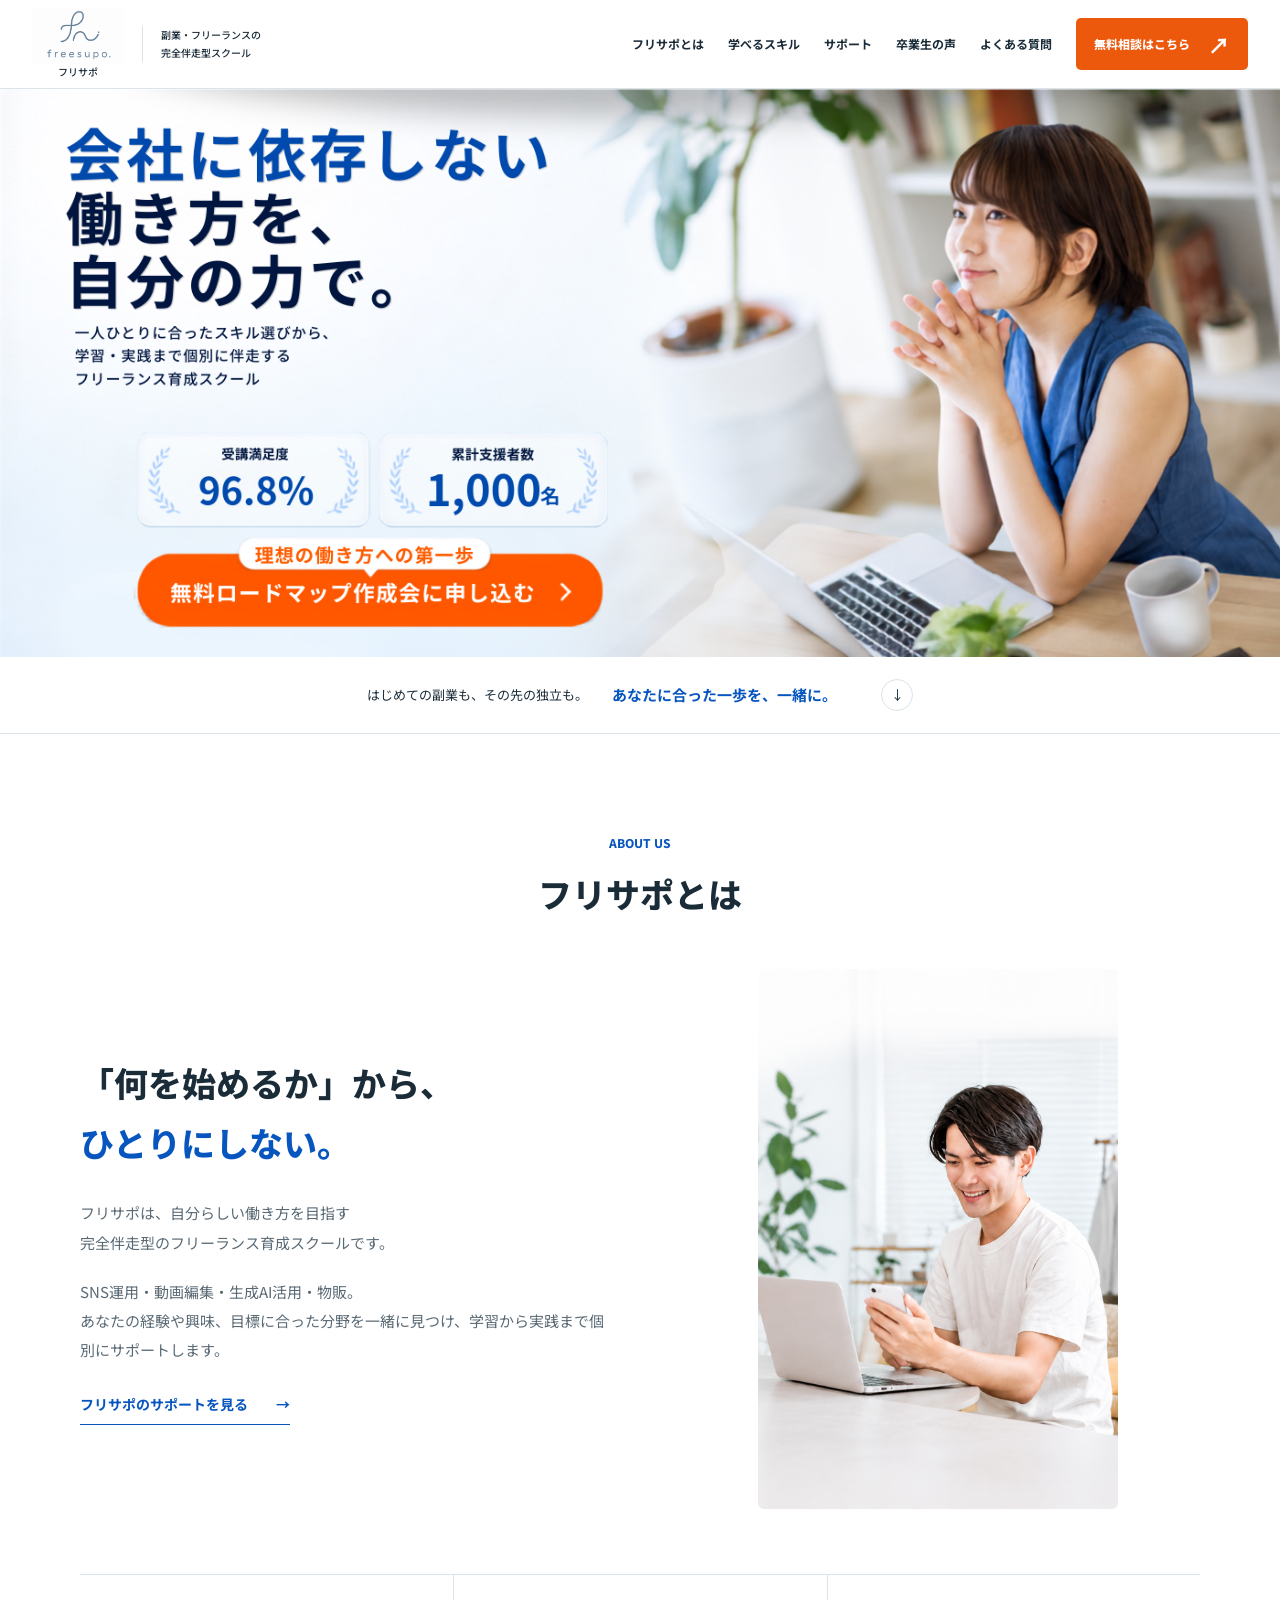
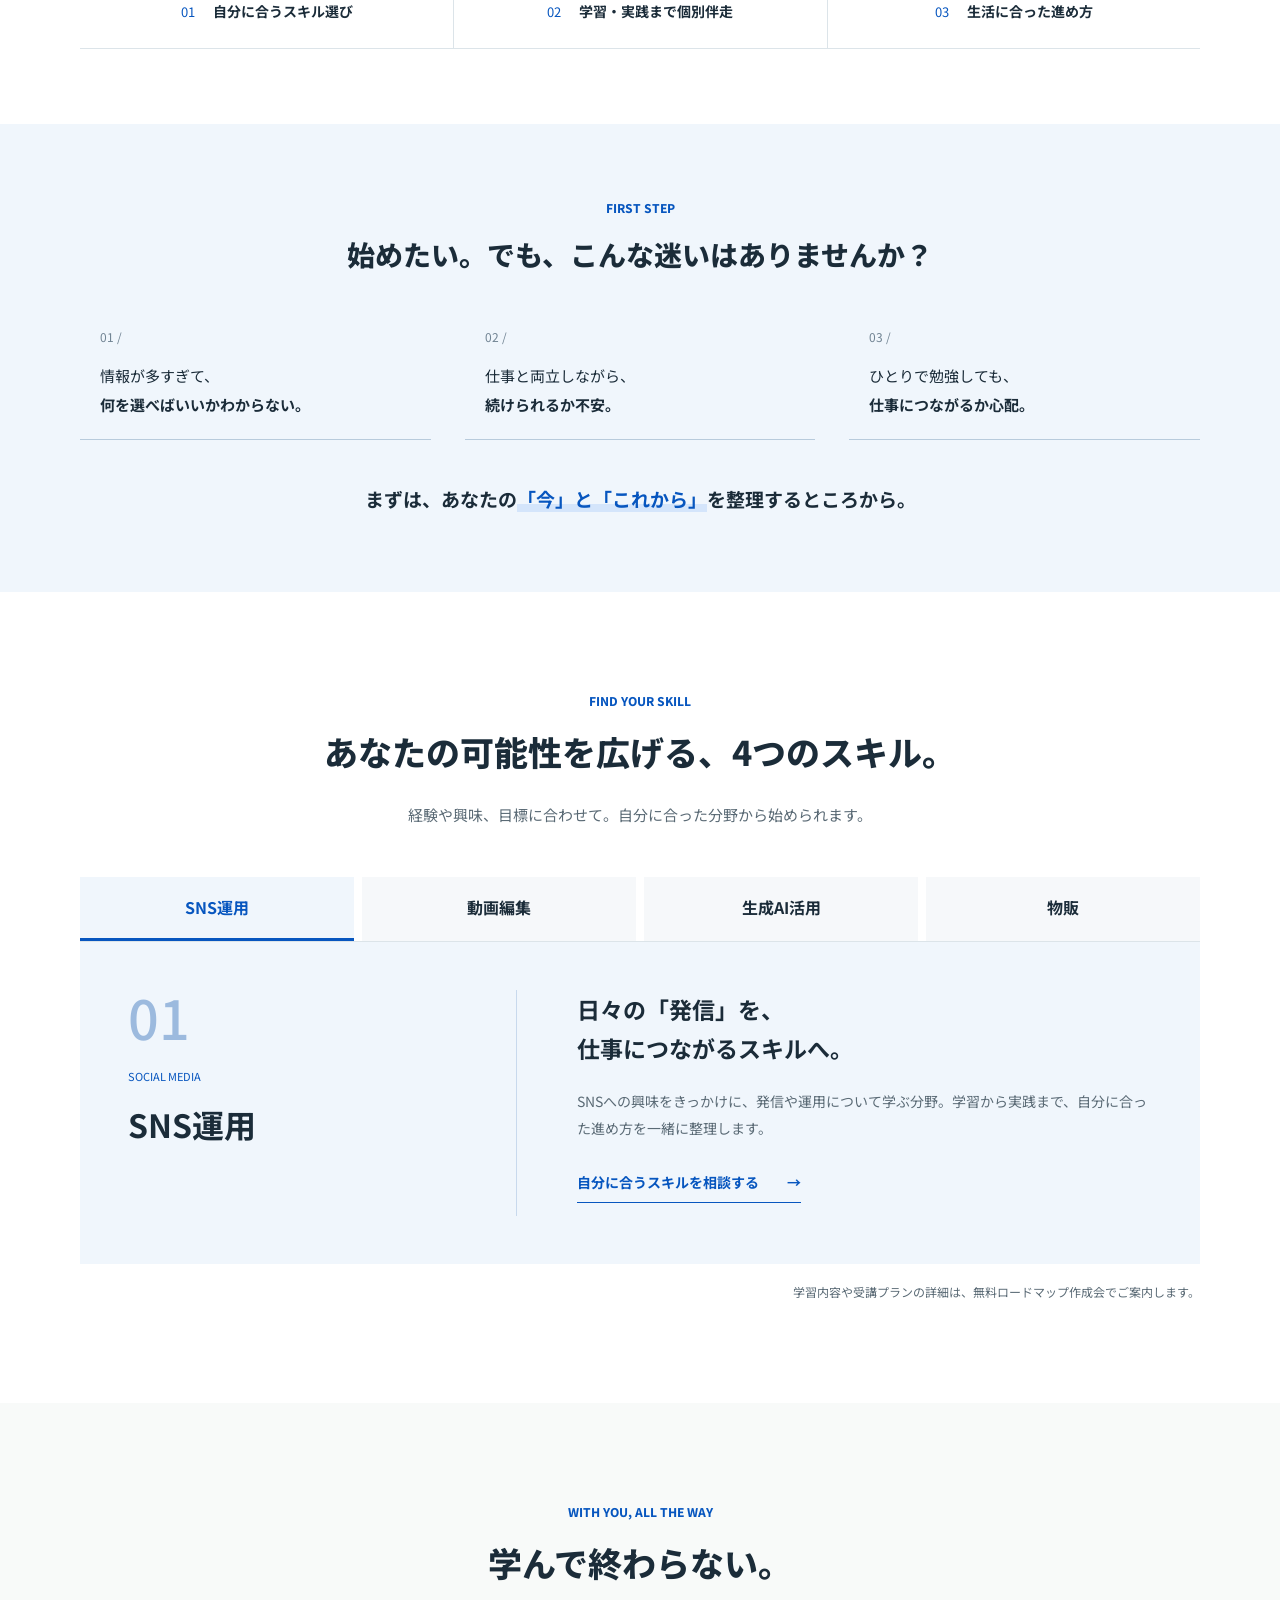
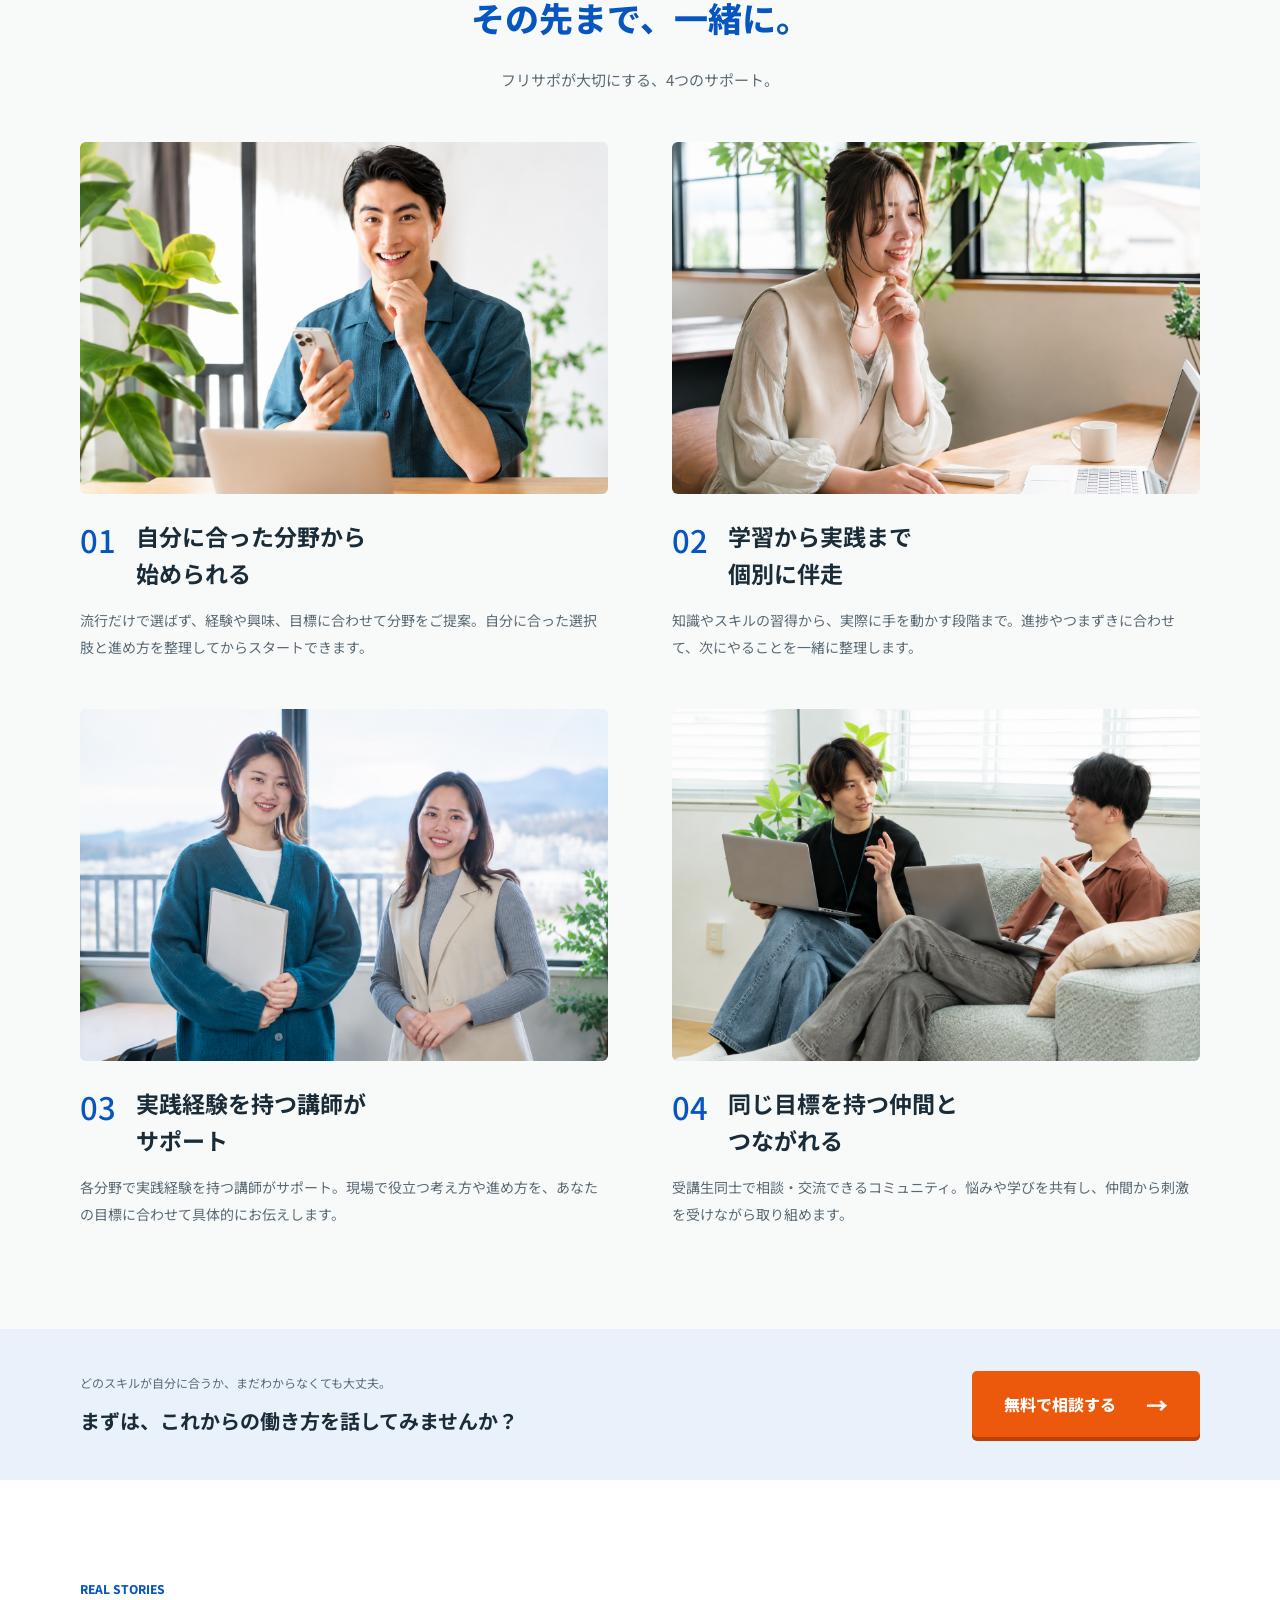
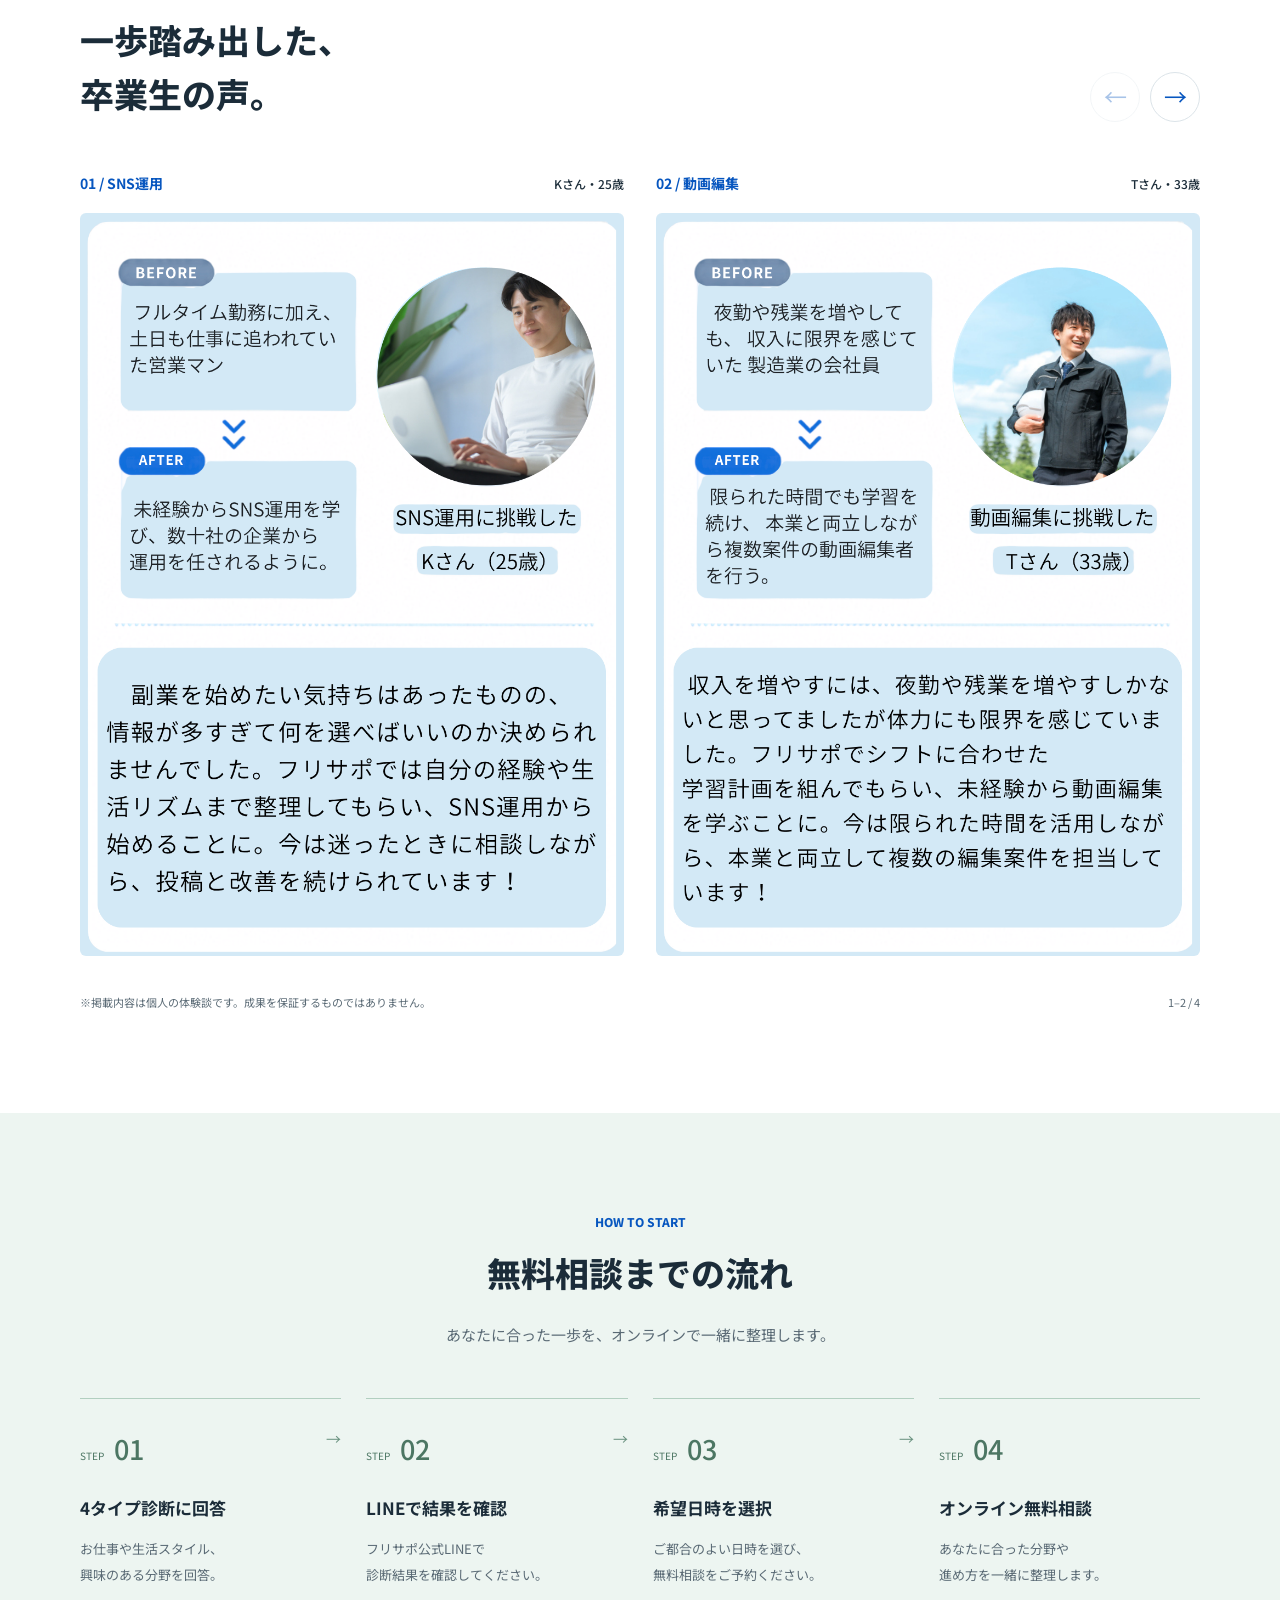
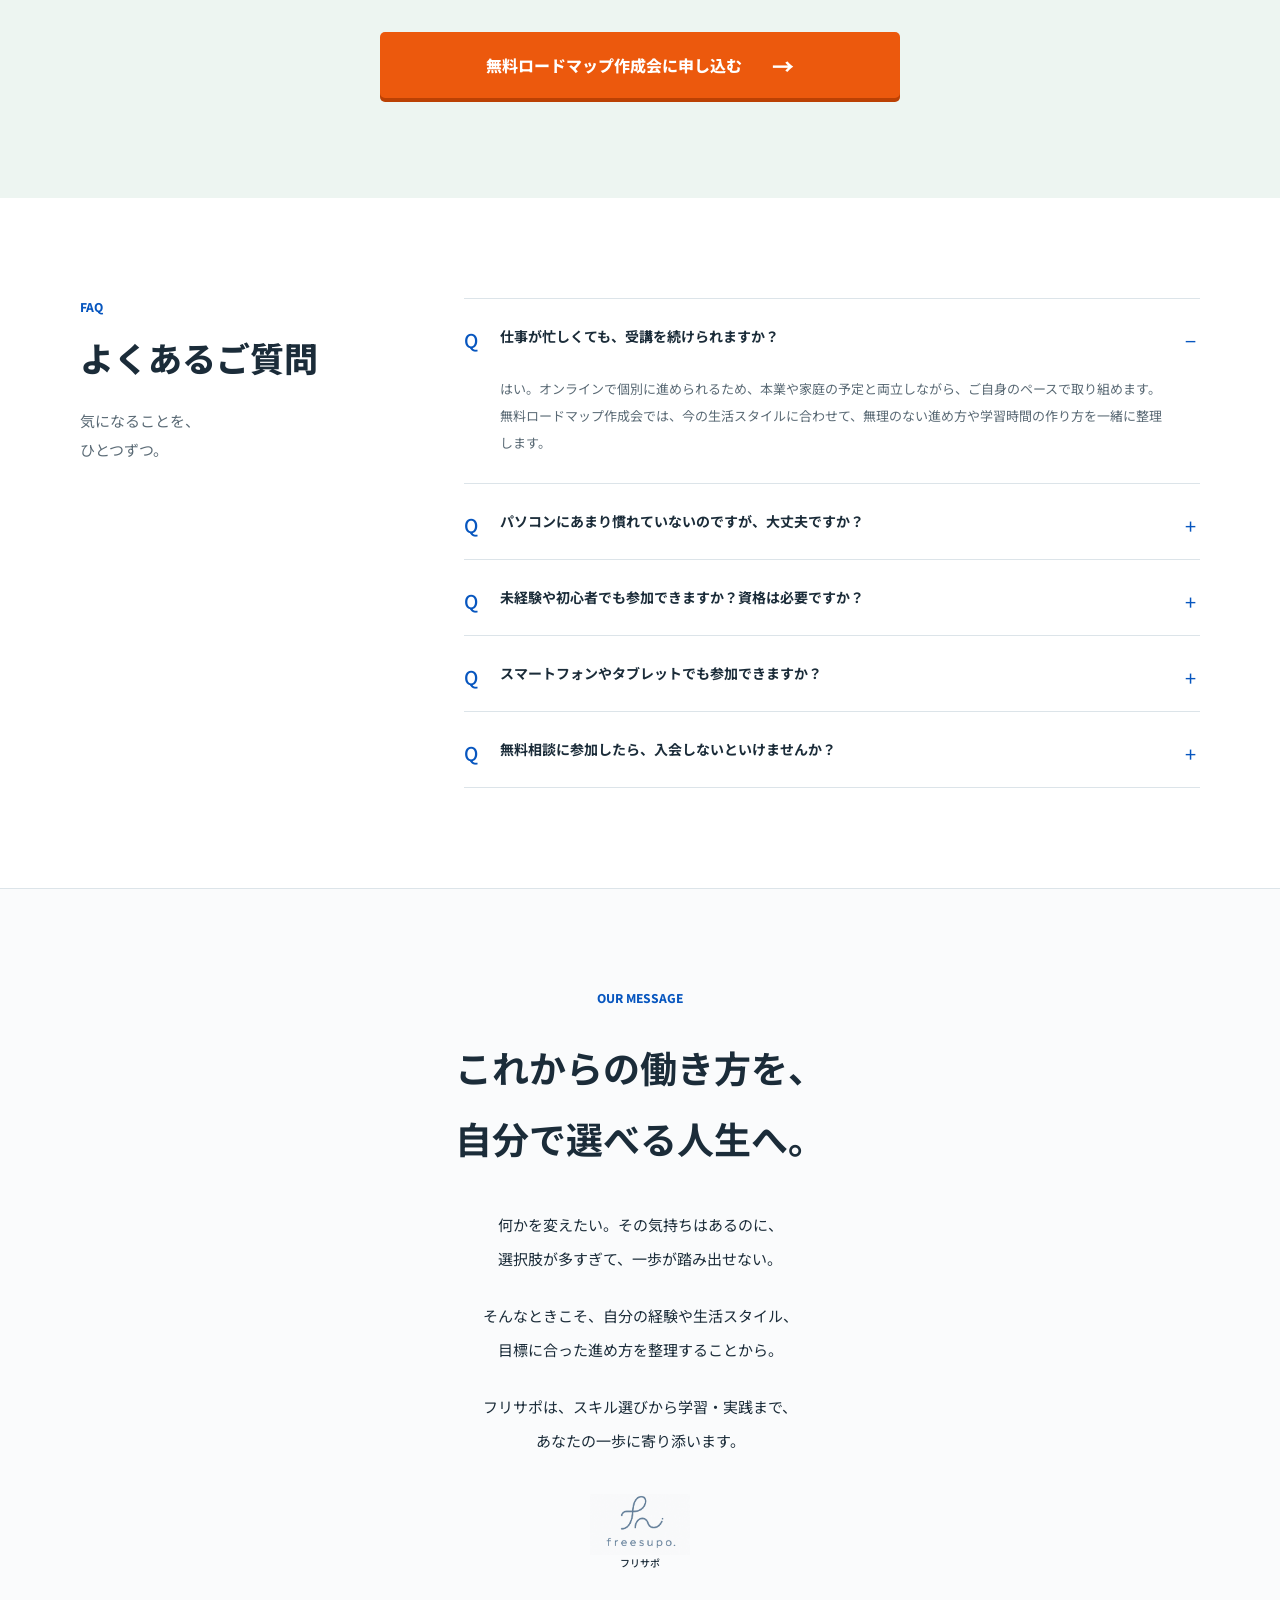
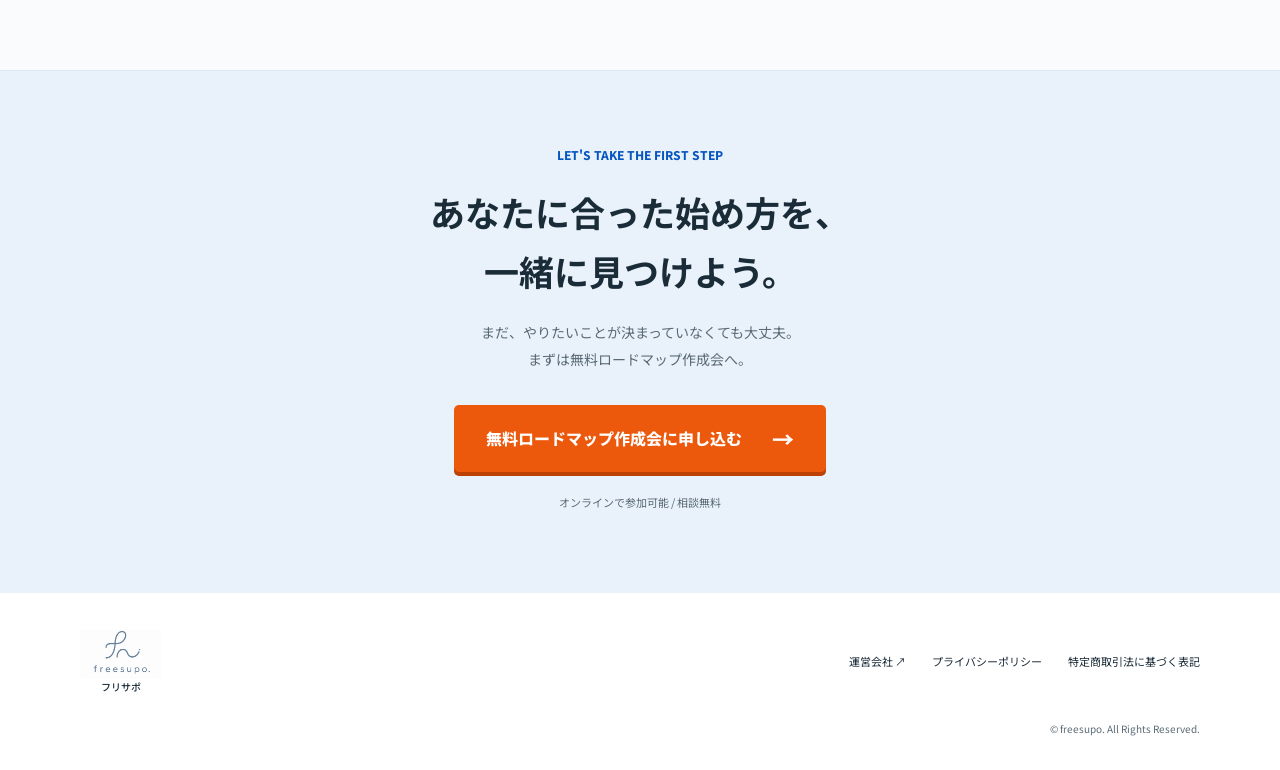
==== commit 70ec0a49: "Use production domain for LP social sharing metadata" ====
--- a/index.html
+++ b/index.html
@@ -12,7 +12,8 @@
   <meta property="og:site_name" content="フリサポ">
   <meta property="og:title" content="フリサポ｜自分に合ったスキルから、新しい働き方へ。">
   <meta property="og:description" content="スキル選びから学習・実践まで。副業・フリーランスを目指すあなたに、個別で伴走。">
-  <meta property="og:image" content="https://freesupo-lp.rkabc-0205.chatgpt.site/images/og.png">
+  <meta property="og:url" content="https://freesupo.re-tro.net/">
+  <meta property="og:image" content="https://freesupo.re-tro.net/images/og.png">
   <meta property="og:image:alt" content="フリサポ。自分に合ったスキルから、新しい働き方へ。">
   <meta name="twitter:card" content="summary_large_image">
   <link rel="preconnect" href="https://fonts.googleapis.com">
--- a/styles.css
+++ b/styles.css
@@ -3,7 +3,7 @@
 html{scroll-behavior:smooth;scroll-padding-top:100px}
 body{margin:0;color:var(--ink);background:var(--white);font-family:"Noto Sans JP","Hiragino Sans",Meiryo,sans-serif;font-size:15px;line-height:1.95;-webkit-font-smoothing:antialiased}
 body,p,h1,h2,h3,h4,figure{margin:0}a{color:inherit;text-decoration:none}button{font:inherit;cursor:pointer}img{max-width:100%;display:block}button,a,summary{-webkit-tap-highlight-color:transparent}a:focus-visible,button:focus-visible,summary:focus-visible,[tabindex]:focus-visible{outline:3px solid var(--blue);outline-offset:5px}em{font-style:normal;color:var(--blue)}.sr-only{position:absolute;width:1px;height:1px;padding:0;margin:-1px;overflow:hidden;clip:rect(0,0,0,0);white-space:nowrap;border:0}.skip-link{position:fixed;top:-70px;left:12px;z-index:100;padding:8px 20px;background:white}.skip-link:focus{top:10px}.container{width:min(1120px,calc(100% - 80px));margin:auto}.section{padding:100px 0}.section-heading{margin-bottom:48px;text-align:center}.eyebrow{font-size:12px;font-weight:800;color:var(--blue);line-height:1.5;margin-bottom:15px}.section-heading h2{font-size:34px;font-weight:800;line-height:1.6}.section-heading>p:last-child:not(.eyebrow){color:var(--muted);margin-top:20px}.mobile-only{display:none}
-.header{position:sticky;top:0;z-index:30;background:rgba(255,255,255,.98);border-bottom:1px solid var(--line)}.header-inner{max-width:1440px;margin:auto;min-height:88px;display:flex;align-items:center;justify-content:space-between;gap:20px;padding:8px 32px}.brand{display:flex;align-items:center;gap:18px;flex-shrink:0}.brand-mark{width:92px;flex-shrink:0;text-align:center}.brand-mark img{display:block;width:100%;height:auto;aspect-ratio:158/83;object-fit:cover}.brand-mark b{display:block;font-size:10px;line-height:1.5;font-weight:500}.brand>span{font-size:10px;font-weight:500;line-height:1.8;border-left:1px solid var(--line);padding-left:18px}.header nav{display:flex;align-items:center;gap:24px;font-size:12px;font-weight:700}.header nav>a:not(.button):hover{color:var(--blue)}.button{display:inline-flex;align-items:center;justify-content:center;gap:30px;min-height:64px;padding:15px 32px;background:var(--orange);color:#fff;font-size:16px;font-weight:800;border-radius:5px;box-shadow:0 4px 0 #bb4104;line-height:1.65;transition:background .2s,transform .2s;text-align:center}.button:hover{background:#d74b08;transform:translateY(-2px)}.button span{font-size:22px;flex-shrink:0}.button-small{font-size:12px;min-height:43px;padding:8px 18px;gap:18px;box-shadow:none}.menu-toggle{display:none}.hero{position:relative;background:#edf5fa;max-width:1920px;margin:auto}.hero picture{position:relative;width:100%;aspect-ratio:2800/1242;display:block;overflow:hidden}.hero picture img{position:absolute;top:-12.721417%;width:100%;height:auto;display:block}.hero-link{position:absolute;left:10.6%;top:81.8%;width:36.8%;height:13%;border-radius:60px}.hero-link:hover{background:rgba(255,255,255,.12)}.hero-link:focus-visible{outline:4px solid #111;outline-offset:5px}.intro-strip{padding:22px 40px;display:flex;justify-content:center;align-items:center;gap:24px;border-bottom:1px solid var(--line);font-size:13px}.intro-strip strong{color:var(--blue);font-size:15px}.intro-strip a{display:grid;place-items:center;width:32px;height:32px;border:1px solid var(--line);border-radius:50%;margin-left:20px}
+.header{position:sticky;top:0;z-index:30;background:rgba(255,255,255,.98);border-bottom:1px solid var(--line)}.header-inner{max-width:1440px;margin:auto;min-height:88px;display:flex;align-items:center;justify-content:space-between;gap:20px;padding:8px 32px}.brand{display:flex;align-items:center;gap:18px;flex-shrink:0}.brand-mark{width:92px;flex-shrink:0;text-align:center}.brand-mark img{display:block;width:100%;height:auto;aspect-ratio:158/96;object-fit:cover}.brand-mark b{display:block;font-size:10px;line-height:1.5;font-weight:500}.brand>span{font-size:10px;font-weight:500;line-height:1.8;border-left:1px solid var(--line);padding-left:18px}.header nav{display:flex;align-items:center;gap:24px;font-size:12px;font-weight:700}.header nav>a:not(.button):hover{color:var(--blue)}.button{display:inline-flex;align-items:center;justify-content:center;gap:30px;min-height:64px;padding:15px 32px;background:var(--orange);color:#fff;font-size:16px;font-weight:800;border-radius:5px;box-shadow:0 4px 0 #bb4104;line-height:1.65;transition:background .2s,transform .2s;text-align:center}.button:hover{background:#d74b08;transform:translateY(-2px)}.button span{font-size:22px;flex-shrink:0}.button-small{font-size:12px;min-height:43px;padding:8px 18px;gap:18px;box-shadow:none}.menu-toggle{display:none}.hero{position:relative;background:#edf5fa;max-width:1920px;margin:auto}.hero picture{position:relative;width:100%;aspect-ratio:2800/1242;display:block;overflow:hidden}.hero picture img{position:absolute;top:-12.721417%;width:100%;height:auto;display:block}.hero-link{position:absolute;left:10.6%;top:81.8%;width:36.8%;height:13%;border-radius:60px}.hero-link:hover{background:rgba(255,255,255,.12)}.hero-link:focus-visible{outline:4px solid #111;outline-offset:5px}.intro-strip{padding:22px 40px;display:flex;justify-content:center;align-items:center;gap:24px;border-bottom:1px solid var(--line);font-size:13px}.intro-strip strong{color:var(--blue);font-size:15px}.intro-strip a{display:grid;place-items:center;width:32px;height:32px;border:1px solid var(--line);border-radius:50%;margin-left:20px}
 .about{padding-bottom:75px}.about-content{display:grid;grid-template-columns:1fr 1fr;gap:72px;align-items:center}.lead{font-size:34px;font-weight:800;line-height:1.75;margin-bottom:26px}.about-copy>p:not(.lead){margin-top:20px;color:var(--muted)}.text-link{display:inline-flex;align-items:center;gap:28px;color:var(--blue);font-size:14px;font-weight:700;margin-top:26px;padding-bottom:6px;border-bottom:1px solid var(--blue)}.text-link:hover{color:var(--ink)}.about-visual{min-width:0}
 /* Standalone high-resolution photos avoid enlargement of small composite regions. */
 .about-visual{width:100%;max-width:360px;justify-self:center}
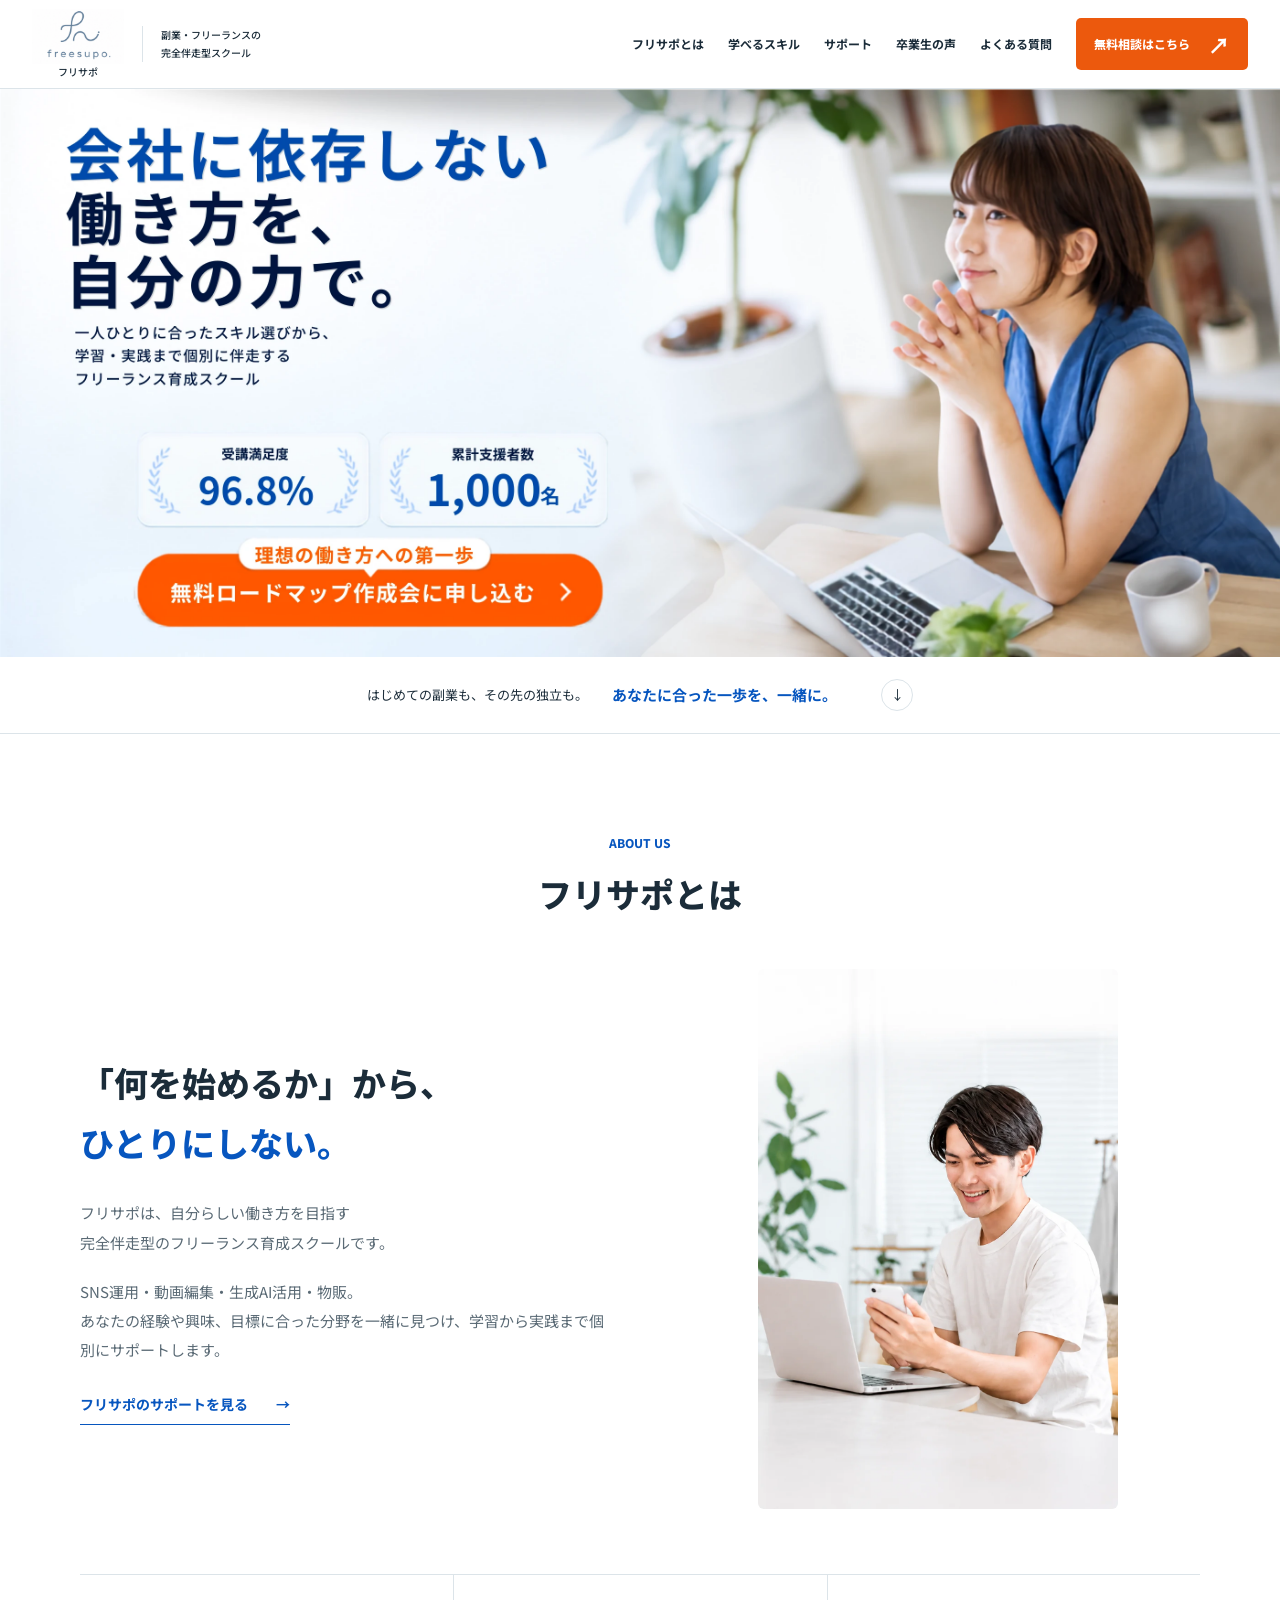
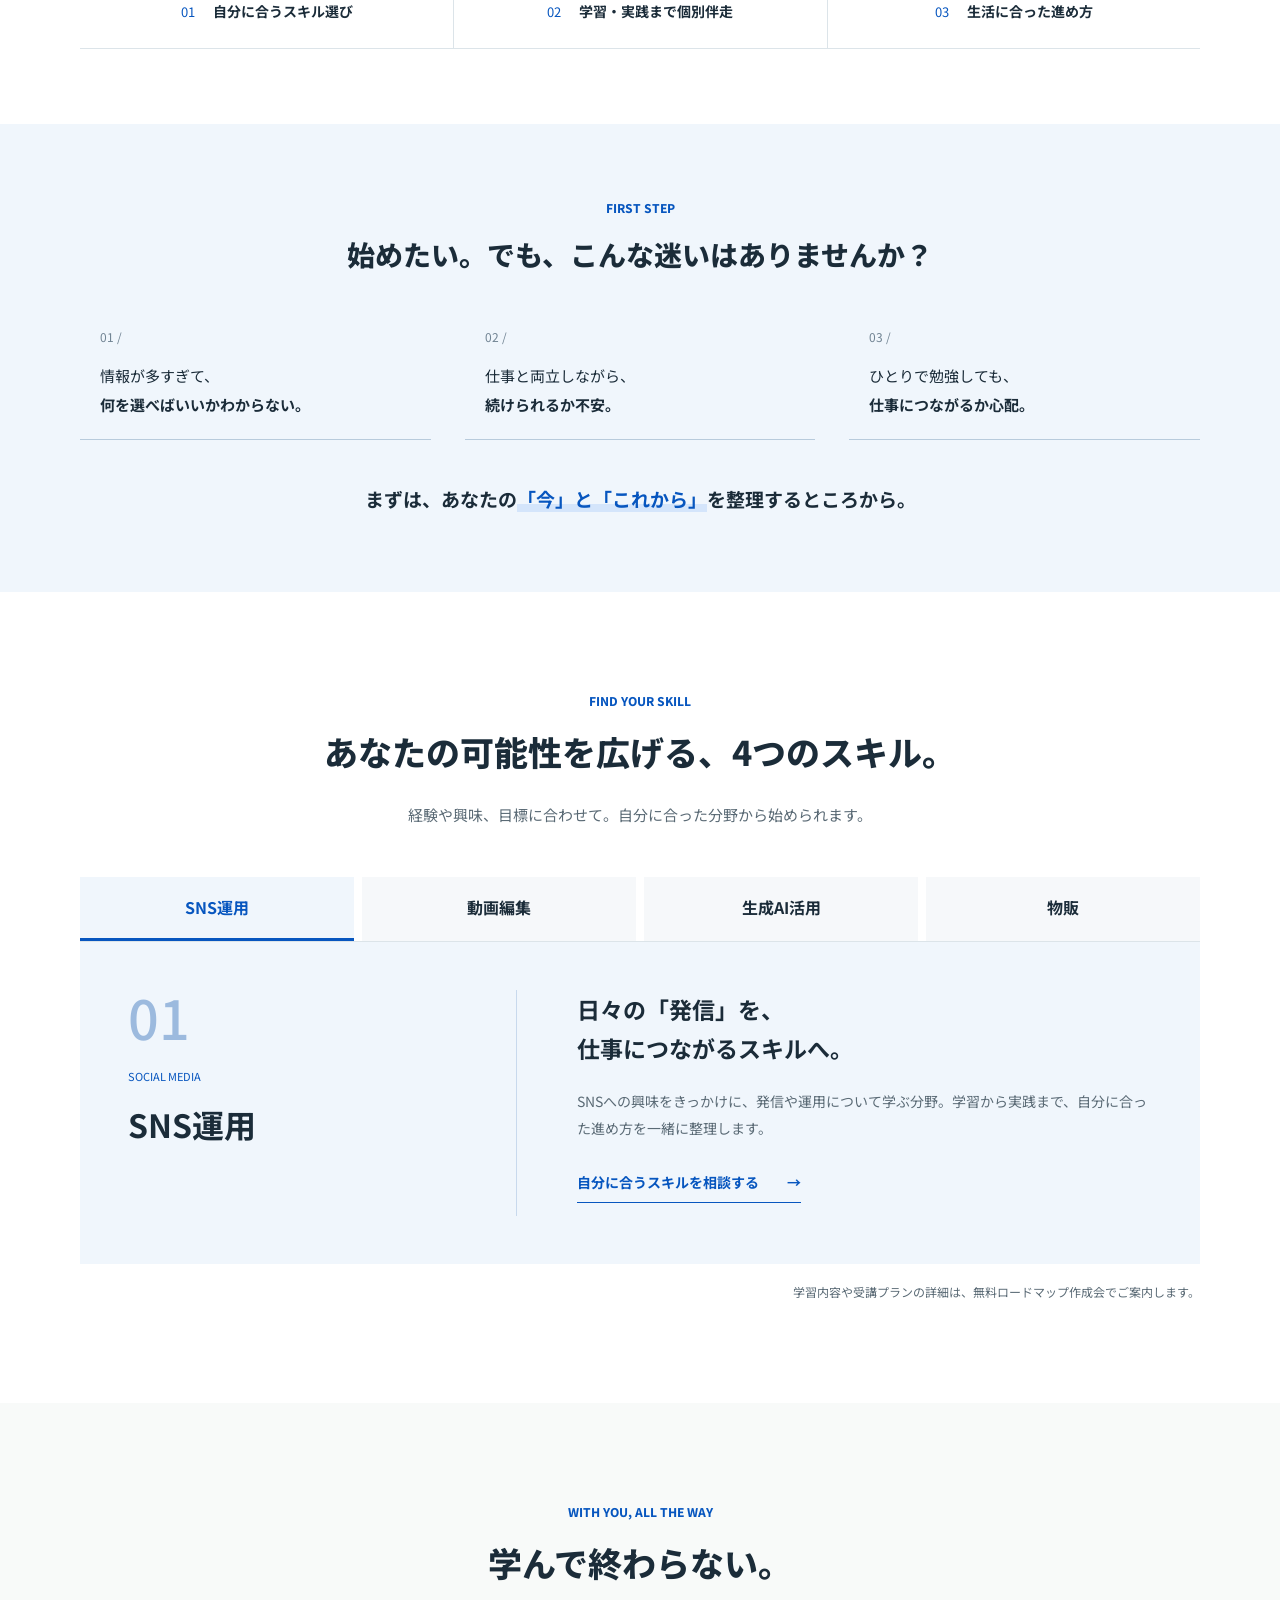
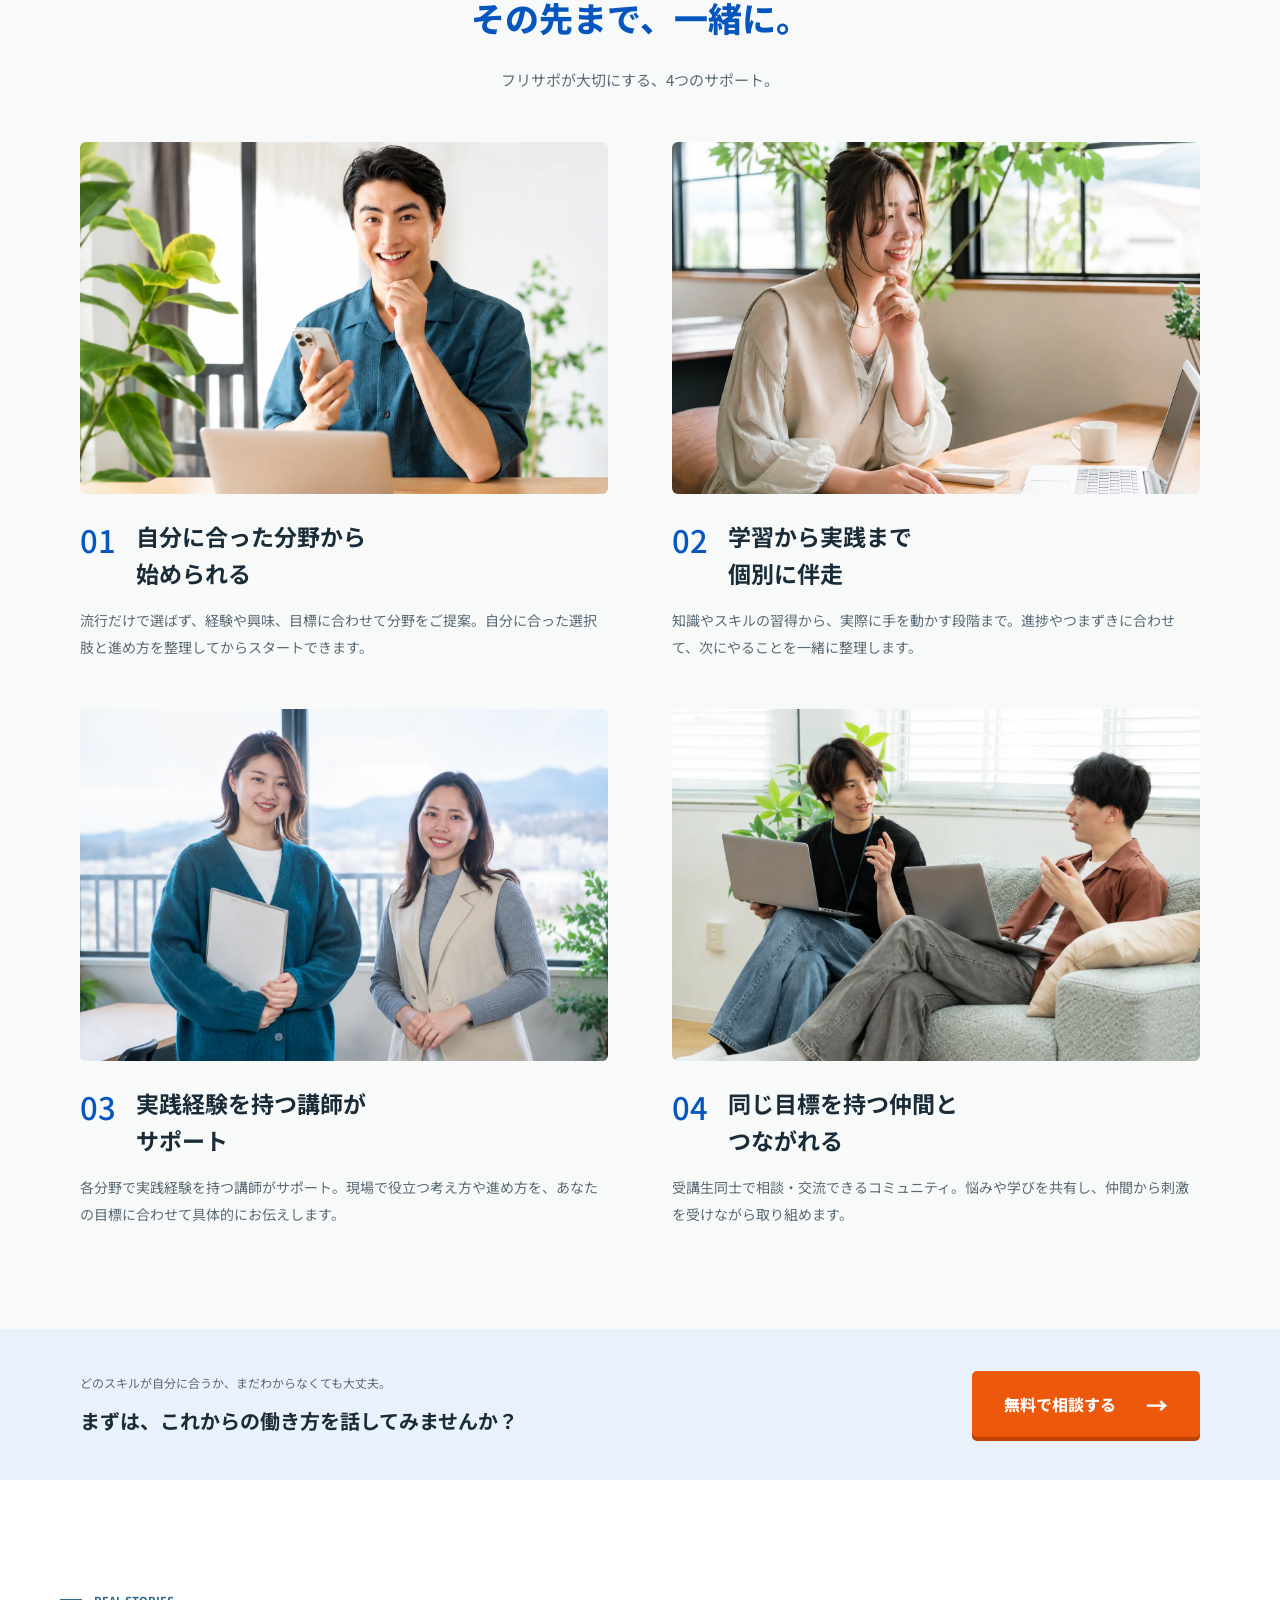
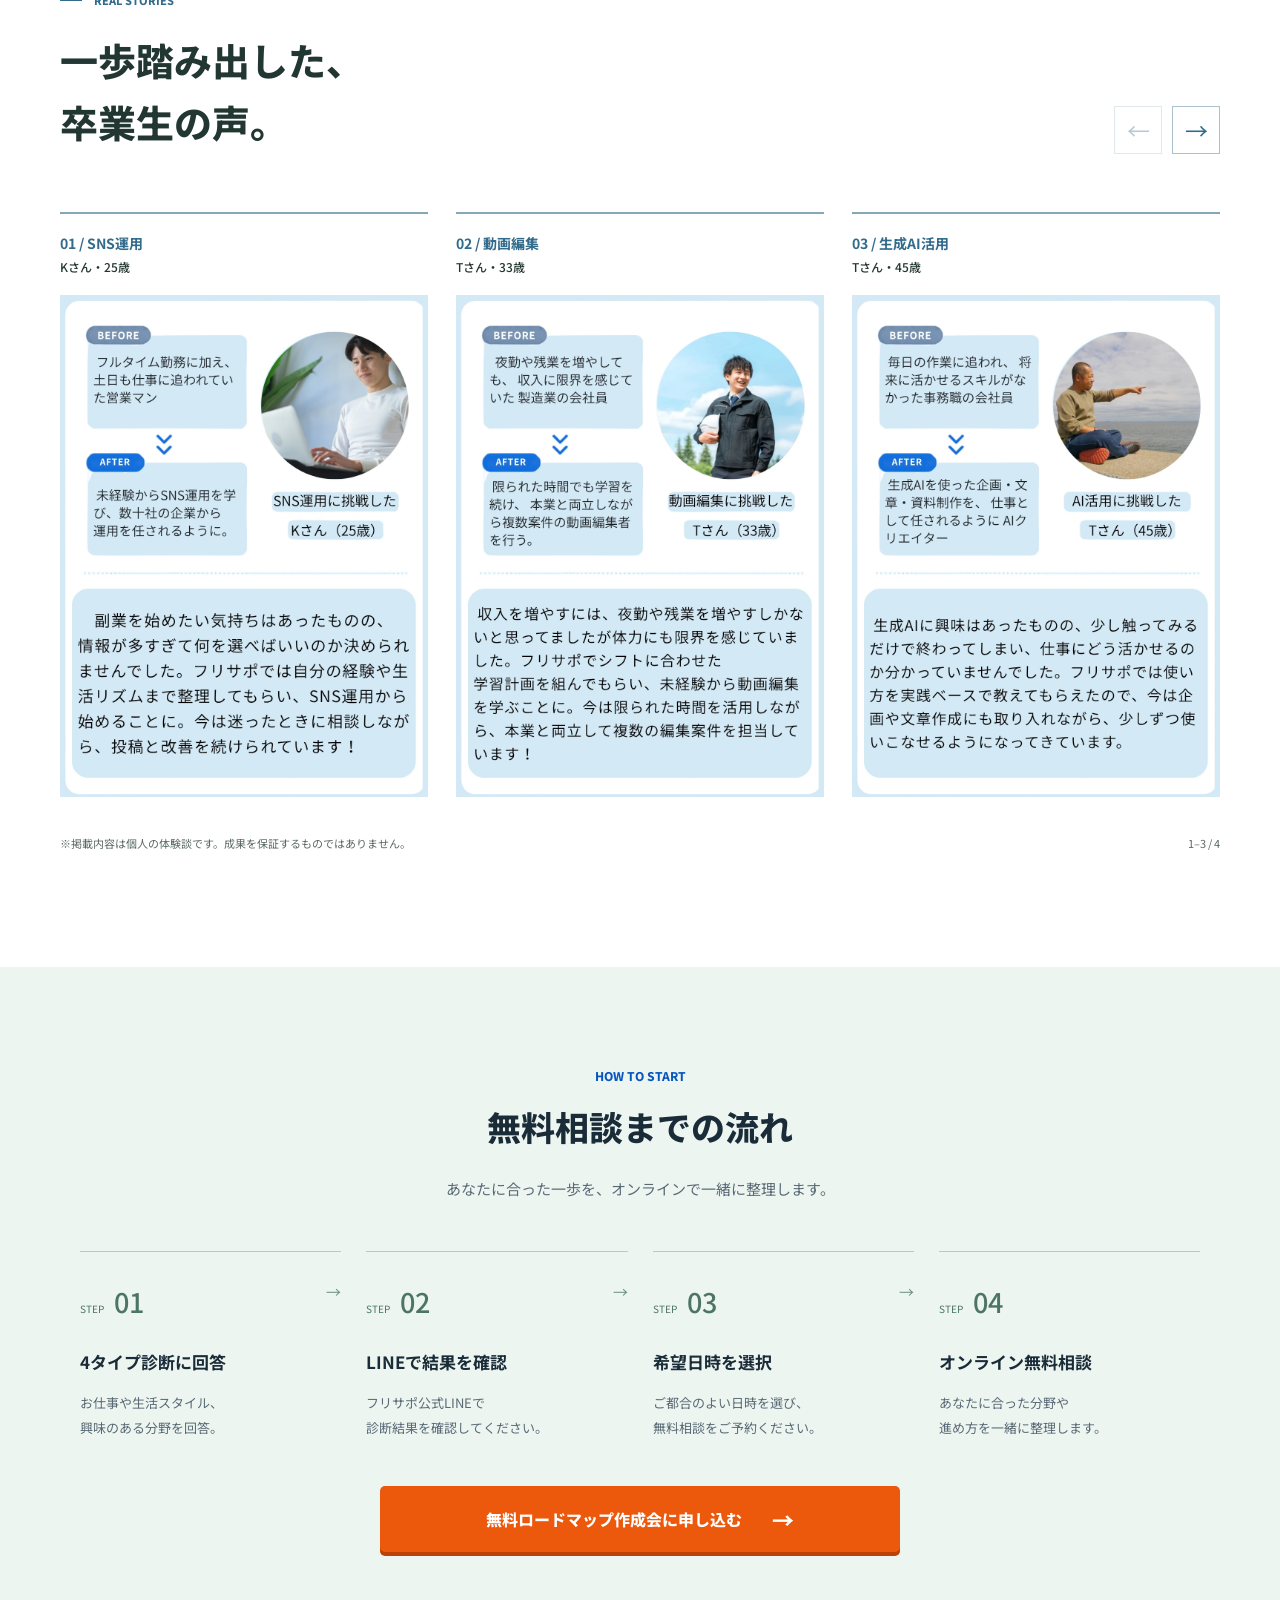
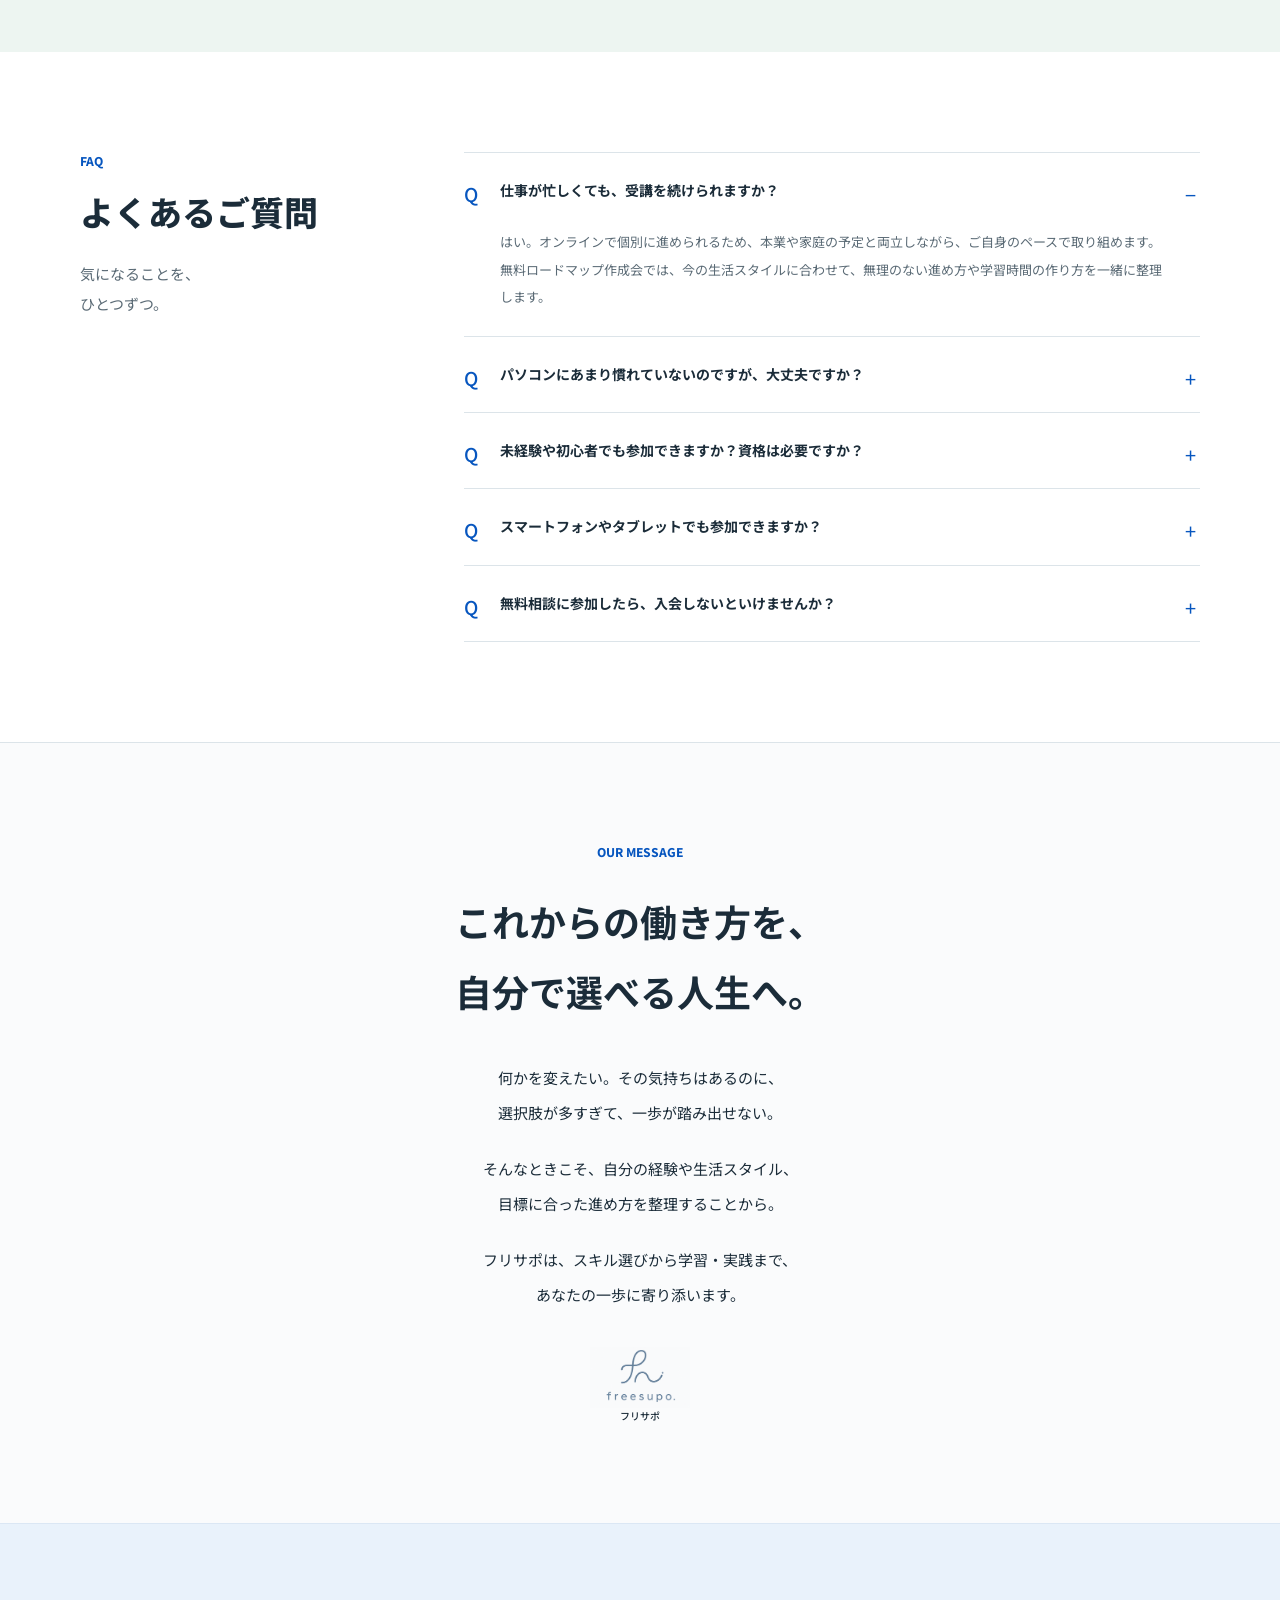
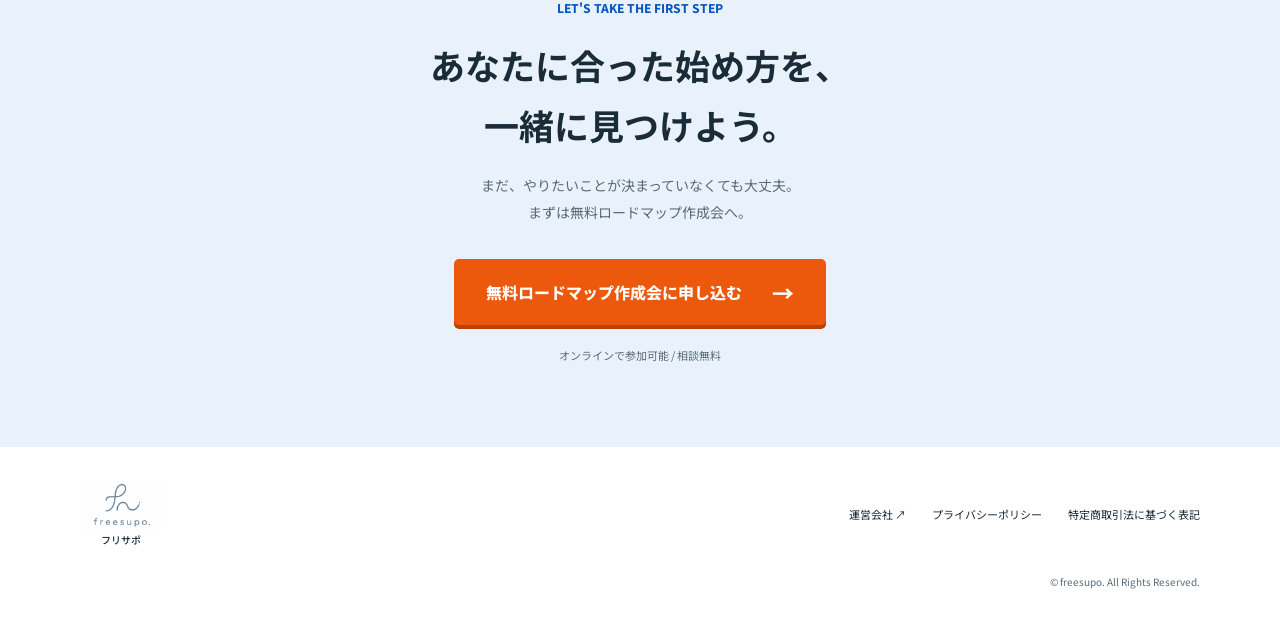
==== commit b8680273: "Reduce LP image payload and unblock initial rendering" ====
--- a/index.html
+++ b/index.html
@@ -5,8 +5,8 @@
   <meta name="viewport" content="width=device-width, initial-scale=1.0">
   <title>フリサポ｜自分に合ったスキルから、新しい働き方へ。</title>
   <meta name="description" content="フリサポは、副業・フリーランスを目指す方の完全伴走型スクール。SNS運用・動画編集・生成AI活用・物販から、スキル選び、学習・実践まで個別にサポート。無料ロードマップ作成会を受付中。">
-  <link rel="icon" href="images/favicon.png" type="image/png">
-  <link rel="apple-touch-icon" href="images/apple-touch-icon.png">
+  <link rel="icon" href="images/favicon-official.png" type="image/png" sizes="48x48">
+  <link rel="apple-touch-icon" href="images/apple-touch-icon-official.png" sizes="180x180">
   <link rel="canonical" href="https://freesupo.re-tro.net/">
   <meta property="og:type" content="website">
   <meta property="og:site_name" content="フリサポ">
@@ -18,14 +18,15 @@
   <meta name="twitter:card" content="summary_large_image">
   <link rel="preconnect" href="https://fonts.googleapis.com">
   <link rel="preconnect" href="https://fonts.gstatic.com" crossorigin>
-  <link href="https://fonts.googleapis.com/css2?family=Noto+Sans+JP:wght@400;500;600;700;800;900&display=swap" rel="stylesheet">
+  <link href="https://fonts.googleapis.com/css2?family=Noto+Sans+JP:wght@400;500;600;700;800;900&display=swap" rel="stylesheet" media="print" onload="this.media='all'">
+  <noscript><link href="https://fonts.googleapis.com/css2?family=Noto+Sans+JP:wght@400;500;600;700;800;900&display=swap" rel="stylesheet"></noscript>
   <link rel="stylesheet" href="styles.css">
   <script src="script.js" defer></script>
 </head>
 <body>
   <a class="skip-link" href="#main">本文へ移動</a>
   <header class="header"><div class="header-inner">
-    <a class="brand" href="#top" aria-label="フリサポ トップへ"><div class="brand-mark"><img src="images/logo-hq.png" width="1254" height="1254" alt="freesupo."><b>フリサポ</b></div><span>副業・フリーランスの<br>完全伴走型スクール</span></a>
+    <a class="brand" href="#top" aria-label="フリサポ トップへ"><div class="brand-mark"><img src="images/logo-display.png" width="256" height="256" alt="freesupo."><b>フリサポ</b></div><span>副業・フリーランスの<br>完全伴走型スクール</span></a>
     <button class="menu-toggle" aria-expanded="false" aria-controls="navigation" aria-label="メニューを開く"><span></span><span></span></button>
     <nav id="navigation" aria-label="メインナビゲーション">
       <a href="#about">フリサポとは</a><a href="#skills">学べるスキル</a><a href="#support">サポート</a><a href="#voice">卒業生の声</a><a href="#faq">よくある質問</a>
@@ -35,7 +36,7 @@
   <main id="main">
     <section class="hero" id="top" aria-labelledby="hero-title">
       <h1 class="sr-only" id="hero-title">フリサポ｜会社に依存しない働き方を、自分の力で。</h1>
-      <picture><source media="(max-width: 700px)" srcset="images/hero-sp-hq.png" width="1180" height="2000"><img src="images/hero-hq.png" width="2800" height="1400" fetchpriority="high" alt="一人ひとりに合ったスキル選びから、学習・実践まで個別に伴走するフリーランス育成スクール。受講満足度96.8%、累計支援者数1,000名。"></picture>
+      <picture><source media="(max-width: 700px)" srcset="images/hero-sp-hq.webp" width="1180" height="2000"><img src="images/hero-hq.webp" width="2800" height="1400" fetchpriority="high" alt="一人ひとりに合ったスキル選びから、学習・実践まで個別に伴走するフリーランス育成スクール。受講満足度96.8%、累計支援者数1,000名。"></picture>
       <a class="hero-link" href="https://freesupo.info/lp/shindan-men/meta/official_hp/" aria-label="無料ロードマップ作成会に申し込む"></a>
     </section>
     <div class="intro-strip"><span>はじめての副業も、その先の独立も。</span><strong>あなたに合った一歩を、一緒に。</strong><a href="#about" aria-label="フリサポについて見る">↓</a></div>
@@ -43,7 +44,7 @@
       <div class="section-heading"><p class="eyebrow">ABOUT US</p><h2>フリサポとは</h2></div>
       <div class="about-content">
         <div class="about-copy"><p class="lead">「何を始めるか」から、<br><em>ひとりにしない。</em></p><p>フリサポは、自分らしい働き方を目指す<br class="desktop-only">完全伴走型のフリーランス育成スクールです。</p><p>SNS運用・動画編集・生成AI活用・物販。<br>あなたの経験や興味、目標に合った分野を一緒に見つけ、学習から実践まで個別にサポートします。</p><a class="text-link" href="#support">フリサポのサポートを見る <span aria-hidden="true">→</span></a></div>
-        <div class="about-visual"><div class="source-photo about-photo"><img src="images/about-photo-hq.png" width="1023" height="1537" loading="lazy" alt="パソコンの前でスマートフォンを確認する白いシャツの男性"></div></div>
+        <div class="about-visual"><div class="source-photo about-photo"><img src="images/about-photo-hq.webp" width="1023" height="1537" loading="lazy" decoding="async" alt="パソコンの前でスマートフォンを確認する白いシャツの男性"></div></div>
       </div>
       <div class="about-values"><div><span>01</span><strong>自分に合うスキル選び</strong></div><div><span>02</span><strong>学習・実践まで個別伴走</strong></div><div><span>03</span><strong>生活に合った進め方</strong></div></div>
     </div></section>
@@ -64,20 +65,20 @@
     <section class="section support" id="support"><div class="container">
       <div class="section-heading"><p class="eyebrow">WITH YOU, ALL THE WAY</p><h2>学んで終わらない。<br><em>その先まで、一緒に。</em></h2><p>フリサポが大切にする、4つのサポート。</p></div>
       <div class="support-grid">
-        <article class="support-item"><div class="source-photo photo-one"><img src="images/support-01-hq.png" width="1536" height="1024" loading="lazy" alt="自分に合った学びを見つける男性"></div><div class="support-title"><span>01</span><h3>自分に合った分野から<br>始められる</h3></div><p>流行だけで選ばず、経験や興味、目標に合わせて分野をご提案。自分に合った選択肢と進め方を整理してからスタートできます。</p></article>
-        <article class="support-item"><div class="source-photo photo-two"><img src="images/support-02-hq.png" width="1536" height="1024" loading="lazy" alt="パソコンに向かって学習する女性"></div><div class="support-title"><span>02</span><h3>学習から実践まで<br>個別に伴走</h3></div><p>知識やスキルの習得から、実際に手を動かす段階まで。進捗やつまずきに合わせて、次にやることを一緒に整理します。</p></article>
-        <article class="support-item"><div class="source-photo photo-three"><img src="images/support-03-hq.png" width="1536" height="1024" loading="lazy" alt="実践経験をもとに学習をサポートする講師のイメージ"></div><div class="support-title"><span>03</span><h3>実践経験を持つ講師が<br>サポート</h3></div><p>各分野で実践経験を持つ講師がサポート。現場で役立つ考え方や進め方を、あなたの目標に合わせて具体的にお伝えします。</p></article>
-        <article class="support-item"><div class="source-photo photo-four"><img src="images/support-04-hq.png" width="1536" height="1024" loading="lazy" alt="パソコンを開き、学びを共有する二人"></div><div class="support-title"><span>04</span><h3>同じ目標を持つ仲間と<br>つながれる</h3></div><p>受講生同士で相談・交流できるコミュニティ。悩みや学びを共有し、仲間から刺激を受けながら取り組めます。</p></article>
+        <article class="support-item"><div class="source-photo photo-one"><img src="images/support-01-hq.webp" width="1536" height="1024" loading="lazy" decoding="async" alt="自分に合った学びを見つける男性"></div><div class="support-title"><span>01</span><h3>自分に合った分野から<br>始められる</h3></div><p>流行だけで選ばず、経験や興味、目標に合わせて分野をご提案。自分に合った選択肢と進め方を整理してからスタートできます。</p></article>
+        <article class="support-item"><div class="source-photo photo-two"><img src="images/support-02-hq.webp" width="1536" height="1024" loading="lazy" decoding="async" alt="パソコンに向かって学習する女性"></div><div class="support-title"><span>02</span><h3>学習から実践まで<br>個別に伴走</h3></div><p>知識やスキルの習得から、実際に手を動かす段階まで。進捗やつまずきに合わせて、次にやることを一緒に整理します。</p></article>
+        <article class="support-item"><div class="source-photo photo-three"><img src="images/support-03-hq.webp" width="1536" height="1024" loading="lazy" decoding="async" alt="実践経験をもとに学習をサポートする講師のイメージ"></div><div class="support-title"><span>03</span><h3>実践経験を持つ講師が<br>サポート</h3></div><p>各分野で実践経験を持つ講師がサポート。現場で役立つ考え方や進め方を、あなたの目標に合わせて具体的にお伝えします。</p></article>
+        <article class="support-item"><div class="source-photo photo-four"><img src="images/support-04-hq.webp" width="1536" height="1024" loading="lazy" decoding="async" alt="パソコンを開き、学びを共有する二人"></div><div class="support-title"><span>04</span><h3>同じ目標を持つ仲間と<br>つながれる</h3></div><p>受講生同士で相談・交流できるコミュニティ。悩みや学びを共有し、仲間から刺激を受けながら取り組めます。</p></article>
       </div>
     </div></section>
     <section class="consult-band"><div class="container consult-inner"><div><p>どのスキルが自分に合うか、まだわからなくても大丈夫。</p><h2>まずは、これからの働き方を話してみませんか？</h2></div><a class="button" href="https://freesupo.info/lp/shindan-men/meta/official_hp/">無料で相談する <span aria-hidden="true">→</span></a></div></section>
     <section class="section voice" id="voice"><div class="container">
       <div class="section-heading heading-row"><div><p class="eyebrow">REAL STORIES</p><h2>一歩踏み出した、<br>卒業生の声。</h2></div><div class="carousel-controls"><button class="arrow-button" id="voice-prev" aria-label="前の体験談" aria-controls="voice-track">←</button><button class="arrow-button" id="voice-next" aria-label="次の体験談" aria-controls="voice-track">→</button></div></div>
       <div class="voice-track" id="voice-track" tabindex="0" aria-label="卒業生4名の体験談">
-        <article class="voice-card"><h3><span>01 / SNS運用</span>Kさん・25歳</h3><img src="images/voice-sns-hq.png" width="992" height="1354" loading="lazy" alt="Kさんの体験談。仕事に追われていた営業職からSNS運用を学び、企業の運用を任されるように。経験や生活リズムを整理し、相談しながら投稿と改善を続けています。"></article>
-        <article class="voice-card"><h3><span>02 / 動画編集</span>Tさん・33歳</h3><img src="images/voice-movie-hq.png" width="992" height="1354" loading="lazy" alt="動画編集に挑戦したTさん、33歳の体験談"></article>
-        <article class="voice-card"><h3><span>03 / 生成AI活用</span>Tさん・45歳</h3><img src="images/voice-ai-hq.png" width="992" height="1354" loading="lazy" alt="生成AI活用に挑戦したTさん、45歳の体験談"></article>
-        <article class="voice-card"><h3><span>04 / 物販</span>Tさん・41歳</h3><img src="images/voice-buppan-hq.png" width="992" height="1354" loading="lazy" alt="物販に挑戦したTさん、41歳の体験談"></article>
+        <article class="voice-card"><h3><span>01 / SNS運用</span>Kさん・25歳</h3><img src="images/voice-sns-hq.webp" width="992" height="1354" loading="lazy" decoding="async" alt="Kさんの体験談。仕事に追われていた営業職からSNS運用を学び、企業の運用を任されるように。経験や生活リズムを整理し、相談しながら投稿と改善を続けています。"></article>
+        <article class="voice-card"><h3><span>02 / 動画編集</span>Tさん・33歳</h3><img src="images/voice-movie-hq.webp" width="992" height="1354" loading="lazy" decoding="async" alt="動画編集に挑戦したTさん、33歳の体験談"></article>
+        <article class="voice-card"><h3><span>03 / 生成AI活用</span>Tさん・45歳</h3><img src="images/voice-ai-hq.webp" width="992" height="1354" loading="lazy" decoding="async" alt="生成AI活用に挑戦したTさん、45歳の体験談"></article>
+        <article class="voice-card"><h3><span>04 / 物販</span>Tさん・41歳</h3><img src="images/voice-buppan-hq.webp" width="992" height="1354" loading="lazy" decoding="async" alt="物販に挑戦したTさん、41歳の体験談"></article>
       </div><div class="voice-bottom"><p>※掲載内容は個人の体験談です。成果を保証するものではありません。</p><span id="voice-position" aria-live="polite"></span></div>
     </div></section>
     <section class="section flow" id="flow"><div class="container">
@@ -92,10 +93,10 @@
       <details><summary>スマートフォンやタブレットでも参加できますか？</summary><p>無料ロードマップ作成会は、スマートフォンやタブレットでもご参加いただけます。受講開始後の学習や実践には、操作のしやすさや学習効率の面からパソコンの使用をおすすめしています。</p></details>
       <details><summary>無料相談に参加したら、入会しないといけませんか？</summary><p>いいえ。無料ロードマップ作成会は、現在の状況や悩みを整理し、フリサポの内容や進め方がご自身に合うかを確認する機会です。無理に入会をおすすめすることはありません。情報収集の場としてもご参加ください。</p></details>
     </div></div></section>
-    <section class="section message"><div class="container message-inner"><p class="eyebrow">OUR MESSAGE</p><h2>これからの働き方を、<br>自分で選べる人生へ。</h2><p>何かを変えたい。その気持ちはあるのに、<br class="desktop-only">選択肢が多すぎて、一歩が踏み出せない。</p><p>そんなときこそ、自分の経験や生活スタイル、<br class="desktop-only">目標に合った進め方を整理することから。</p><p>フリサポは、スキル選びから学習・実践まで、<br class="desktop-only">あなたの一歩に寄り添います。</p><div class="brand-mark"><img src="images/logo-hq.png" width="1254" height="1254" loading="lazy" alt="freesupo."><b>フリサポ</b></div></div></section>
+    <section class="section message"><div class="container message-inner"><p class="eyebrow">OUR MESSAGE</p><h2>これからの働き方を、<br>自分で選べる人生へ。</h2><p>何かを変えたい。その気持ちはあるのに、<br class="desktop-only">選択肢が多すぎて、一歩が踏み出せない。</p><p>そんなときこそ、自分の経験や生活スタイル、<br class="desktop-only">目標に合った進め方を整理することから。</p><p>フリサポは、スキル選びから学習・実践まで、<br class="desktop-only">あなたの一歩に寄り添います。</p><div class="brand-mark"><img src="images/logo-display.png" width="256" height="256" loading="lazy" decoding="async" alt="freesupo."><b>フリサポ</b></div></div></section>
     <section class="final-cta" id="consultation"><div class="container"><p class="eyebrow">LET'S TAKE THE FIRST STEP</p><h2>あなたに合った始め方を、<br>一緒に見つけよう。</h2><p>まだ、やりたいことが決まっていなくても大丈夫。<br>まずは無料ロードマップ作成会へ。</p><a class="button" href="https://freesupo.info/lp/shindan-men/meta/official_hp/">無料ロードマップ作成会に申し込む <span aria-hidden="true">→</span></a><small>オンラインで参加可能 / 相談無料</small></div></section>
   </main>
-  <footer><div class="container footer-inner"><a class="brand footer-brand" href="#top"><div class="brand-mark"><img src="images/logo-hq.png" width="1254" height="1254" loading="lazy" alt="freesupo."><b>フリサポ</b></div></a><nav aria-label="運営情報"><a href="https://re-tro.net/" target="_blank" rel="noopener noreferrer">運営会社 ↗</a><a href="privacy.html">プライバシーポリシー</a><a href="law.html">特定商取引法に基づく表記</a></nav><small>© freesupo. All Rights Reserved.</small></div></footer>
+  <footer><div class="container footer-inner"><a class="brand footer-brand" href="#top"><div class="brand-mark"><img src="images/logo-display.png" width="256" height="256" loading="lazy" decoding="async" alt="freesupo."><b>フリサポ</b></div></a><nav aria-label="運営情報"><a href="https://re-tro.net/" target="_blank" rel="noopener noreferrer">運営会社 ↗</a><a href="privacy.html">プライバシーポリシー</a><a href="law.html">特定商取引法に基づく表記</a></nav><small>© freesupo. All Rights Reserved.</small></div></footer>
   <div class="mobile-cta"><span>自分に合った一歩がわかる</span><a class="button" href="https://freesupo.info/lp/shindan-men/meta/official_hp/">無料ロードマップ作成会 <span aria-hidden="true">→</span></a></div>
 </body>
 </html>
--- a/styles.css
+++ b/styles.css
@@ -20,3 +20,19 @@
 @media(max-width:900px){.header-inner{min-height:72px}.brand-mark{width:77px}.menu-toggle{display:flex;flex-direction:column;justify-content:center;gap:6px;align-items:center;background:white;border:1px solid var(--line);border-radius:4px;width:44px;height:44px;flex-shrink:0}.menu-toggle span{height:2px;width:19px;background:var(--ink);transition:transform .2s}.menu-toggle[aria-expanded=true] span:first-child{transform:translateY(4px) rotate(45deg)}.menu-toggle[aria-expanded=true] span:last-child{transform:translateY(-4px) rotate(-45deg)}.header nav{display:none;position:absolute;left:0;right:0;top:100%;padding:20px 24px 28px;background:white;border-bottom:1px solid var(--line);box-shadow:0 12px 20px #142e4512}.header nav.is-open{display:grid;grid-template-columns:1fr 1fr;gap:0 24px}.header nav>a{padding:16px 0;border-bottom:1px solid var(--line)}.header nav .button{grid-column:1/-1;margin-top:16px;border:0;padding:12px}.about-content{gap:30px}.lead{font-size:25px}.about-copy>p:not(.lead){font-size:13px}.section-heading h2{font-size:29px}.skill-panel{gap:28px;padding:35px}.support-title h3{font-size:20px}.consult-inner{flex-direction:column;text-align:center}.flow-list{grid-template-columns:1fr 1fr;gap:30px}.flow-list li:nth-child(2):after{display:none}.faq-layout{grid-template-columns:1fr;gap:0}.faq-layout .section-heading{text-align:center}.faq-layout .section-heading>p:last-child{display:none}}
 @media(max-width:700px){html{scroll-padding-top:85px}.container{width:calc(100% - 40px)}.section{padding:64px 0}.header-inner{min-height:66px;padding:5px 20px}.brand-mark{width:73px}.brand>span{display:block;font-size:9px;padding-left:12px}.brand{gap:12px}.section-heading{margin-bottom:32px}.section-heading h2{font-size:25px}.eyebrow{font-size:10px;margin-bottom:12px}.section-heading>p:last-child:not(.eyebrow){font-size:12px;margin-top:16px}.hero picture{aspect-ratio:1180/2000}.hero picture img{position:static;aspect-ratio:1180/2000}.hero-link{left:6.3%;top:72%;width:72.3%;height:6.8%;border-radius:30px}.intro-strip{padding:20px;gap:5px;flex-direction:column;font-size:11px;position:relative;align-items:flex-start}.intro-strip strong{font-size:13px}.intro-strip a{position:absolute;right:20px;top:26px}.about-content{grid-template-columns:1fr;gap:30px}.about-copy{text-align:left}.lead{font-size:29px;margin-bottom:20px}.about-copy>p:not(.lead){font-size:14px}.about-visual{margin-top:8px}.about-values{grid-template-columns:1fr;margin-top:35px}.about-values>div{justify-content:flex-start;padding:15px 12px;gap:22px}.about-values>div+div{border-left:0;border-top:1px solid var(--line)}.about-values strong{font-size:14px}.worries h2{font-size:23px}.worry-grid{grid-template-columns:1fr;gap:22px}.worry-grid p{font-size:14px;padding:0 8px 18px}.worry-grid span{font-size:10px;margin-bottom:6px}.worry-answer{font-size:15px;line-height:2;margin-top:27px}.skill-tabs{gap:3px}.skill-tabs a{font-size:12px;min-height:56px}.skill-panel{grid-template-columns:1fr;gap:22px;padding:28px 22px;min-height:436px}.skill-title{border-right:0;position:relative;border-bottom:1px solid #c8d9ed;padding-bottom:18px}.skill-number{position:absolute;right:0;top:6px;font-size:48px}.skill-title p{margin-top:0;font-size:10px}.skill-title h3{font-size:25px;margin-top:3px}.skill-description h4{font-size:22px;margin-bottom:14px}.skill-description>p{font-size:13px}.text-link{font-size:12px;gap:15px;margin-top:22px}.skill-footnote{font-size:10px;text-align:left}.support-grid{grid-template-columns:1fr;gap:38px}.support-title{gap:18px;margin-top:20px;margin-bottom:12px}.support-title>span{font-size:28px}.support-title h3{font-size:21px}.support-item>p{font-size:13px}.consult-band{padding:35px 0}.consult-inner{gap:22px}.consult-inner p{font-size:11px}.consult-inner h2{font-size:18px}.button{font-size:13px;gap:18px;padding:15px 20px;min-height:58px}.heading-row{align-items:end}.heading-row h2{font-size:25px}.arrow-button{width:40px;height:40px;font-size:19px}.carousel-controls{gap:7px}.voice-track{grid-auto-columns:90%;gap:18px;padding-bottom:16px}.voice-card h3{font-size:11px;gap:6px}.voice-card h3 span{font-size:12px}.voice-bottom{font-size:9px;align-items:flex-start;gap:12px}.flow-list{gap:25px 18px}.step b{font-size:25px}.flow-list li{padding-top:16px}.flow-list li:not(:last-child):after{top:16px}.flow-list h3{font-size:13px;margin-top:12px}.flow-list p{font-size:11px}.flow-button{margin-top:30px;font-size:12px;gap:10px;padding:14px 10px}summary{font-size:13px;padding-top:22px;padding-bottom:22px}summary:before,summary:after{top:20px}details>p{font-size:12px;padding-right:8px}.message h2{font-size:27px}.message p:not(.eyebrow){font-size:13px}.message .brand-mark{width:90px}.final-cta{padding:60px 0}.final-cta h2{font-size:26px}.final-cta p:not(.eyebrow){font-size:12px}.final-cta .button{width:100%;font-size:12px;padding:16px 8px;gap:12px}.footer-inner{padding-top:25px;padding-bottom:130px;gap:20px}.footer-inner nav{flex-direction:column;gap:12px;font-size:10px}.footer-inner>small{text-align:center}.mobile-cta{display:flex;position:fixed;bottom:0;left:0;right:0;z-index:25;background:rgba(255,255,255,.98);padding:8px 20px calc(12px + env(safe-area-inset-bottom));border-top:1px solid var(--line);align-items:center;flex-direction:column;gap:5px}.mobile-cta>span{font-size:10px;font-weight:700;line-height:1.4}.mobile-cta .button{width:min(100%,420px);min-height:44px;padding:9px 15px;font-size:13px;box-shadow:0 3px 0 #bb4104}.mobile-cta .button span{font-size:19px}.mobile-only{display:block}.desktop-only{display:none}}
 @media(prefers-reduced-motion:reduce){html{scroll-behavior:auto}*,*:before,*:after{transition:none!important;animation:none!important}}
+/* Adopt the preview's testimonial layout without changing other sections. */
+.voice{--ink:#233732;--muted:#5a6966;--blue:#326b8b;--pale:#eef5f8;--line:#dbe4df;color:var(--ink);padding:112px 0}
+.voice>.container{width:min(1160px,calc(100% - 80px))}
+.voice .section-heading{position:relative;margin-bottom:58px}
+.voice .section-heading h2{font-size:38px;line-height:1.65}
+.voice .eyebrow{display:flex;align-items:center;justify-content:flex-start;gap:12px;font-size:11px;margin-bottom:20px}
+.voice .eyebrow:before{content:"";width:22px;height:2px;background:currentColor}
+.voice .voice-track{grid-auto-columns:calc((100% - 56px)/3);gap:28px}
+.voice .voice-card{border-top:2px solid #86a8b6;padding-top:17px}
+.voice .voice-card h3{display:block;font-size:12px;line-height:1.8;min-height:48px}
+.voice .voice-card h3 span{display:block;font-size:14px}
+.voice .voice-card img{border-radius:0}
+.voice .arrow-button{border-radius:0;width:48px;height:48px;border-color:#aac0ca}
+@media(max-width:900px){.voice{padding:80px 0}.voice>.container{width:calc(100% - 48px)}.voice .section-heading h2{font-size:31px}.voice .voice-track{grid-auto-columns:calc((100% - 28px)/2)}}
+@media(max-width:700px){.voice{padding:64px 0}.voice>.container{width:calc(100% - 40px)}.voice .section-heading{margin-bottom:34px}.voice .section-heading h2{font-size:25px}.voice .eyebrow{font-size:10px;margin-bottom:16px}.voice .voice-track{grid-auto-columns:88%;gap:20px}.voice .voice-card h3{min-height:44px}.voice .arrow-button{width:38px;height:38px}}
+@media(max-width:360px){.voice>.container{width:calc(100% - 32px)}.voice .section-heading h2{font-size:23px}}
